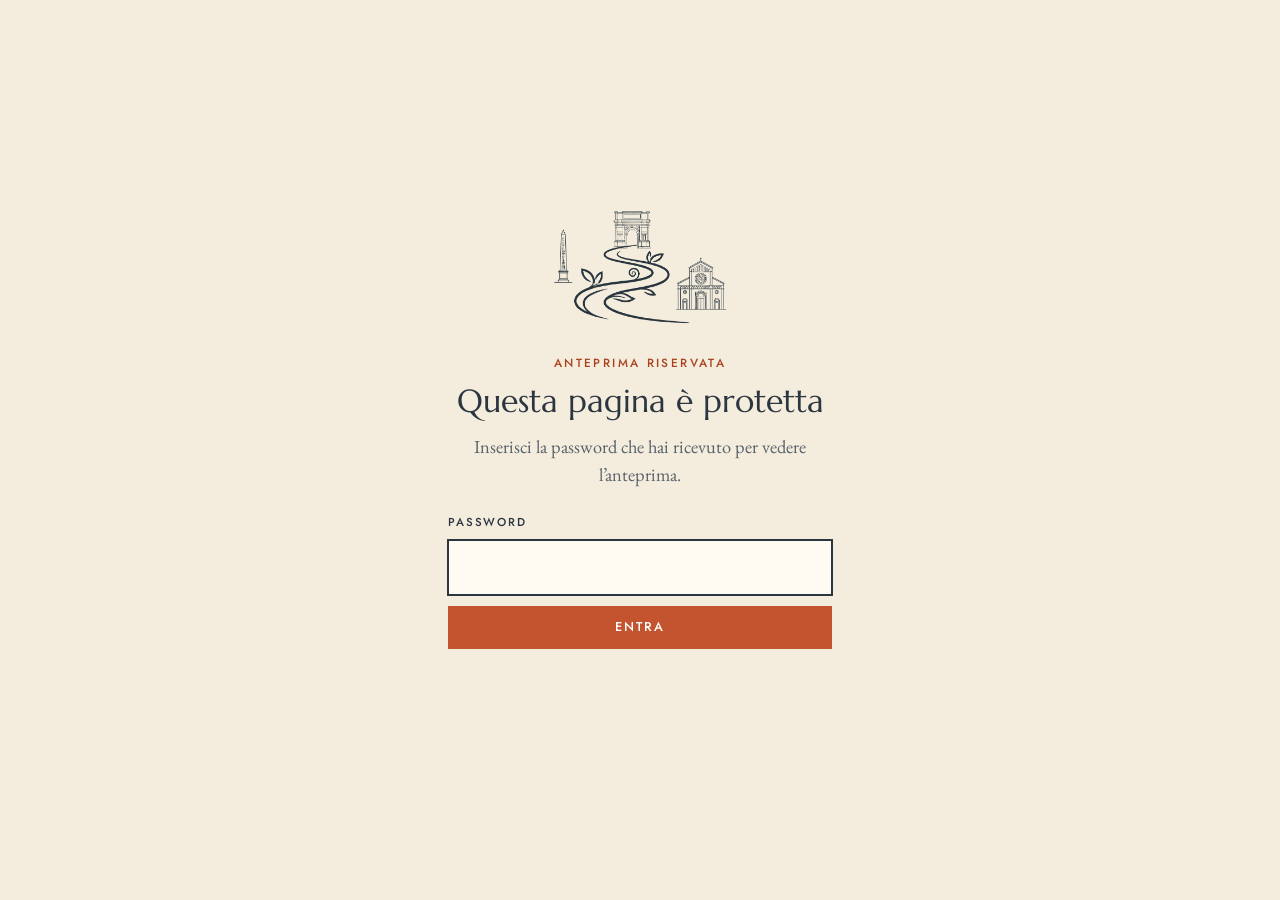
==== index.html @ 3506137d "Anteprima riservata" ====
<!doctype html>
<html lang="it">
<head>
<meta charset="utf-8">
<meta name="viewport" content="width=device-width, initial-scale=1">
<meta name="robots" content="noindex, nofollow, noarchive, nosnippet, noimageindex, noai, noimageai">
<meta http-equiv="Content-Security-Policy" content="default-src 'self'; img-src 'self' data: blob:; style-src 'self'; script-src 'self'; font-src 'self'; connect-src 'none'; object-src 'none'; base-uri 'self'; form-action 'none'">
<meta name="referrer" content="no-referrer">
<title>Anteprima riservata</title>
<link rel="icon" href="assets/img/favicon.svg" type="image/svg+xml">
<link rel="stylesheet" href="assets/css/porta.css?v=cec3ff56">
<script src="assets/js/porta.js?v=bc7130b9" defer></script>
</head>
<body>
<main class="porta">
  <img class="porta__emblema" src="assets/img/emblema.png" alt="" width="633" height="418">
  <p class="porta__occhiello">Anteprima riservata</p>
  <h1>Questa pagina è protetta</h1>
  <p class="porta__testo">Inserisci la password che hai ricevuto per vedere l’anteprima.</p>
  <form class="porta__modulo" data-porta>
    <label for="password">Password</label>
    <input id="password" name="password" type="password" autocomplete="current-password" required>
    <button type="submit">Entra</button>
    <p class="porta__esito" data-esito role="status" aria-live="polite"></p>
  </form>
</main>
<div hidden id="cifrato" data-sale="xH1IpJpv9F+vy4HvYJyS2A==" data-iv="YEdJeOzPHHLyEcso" data-iterazioni="400000">dm3t567XC3sFuDON9P8qK5uVGUbh1FRO76MS7bbxvoOx5aWcdcCBHLQy2a9nC0onnABM+LJ3HgeshzJsTsBIUQU1TrhpXb7auVXEX6P9hQ60p0pkyrLkfGD/pHRNumtnWr+wHCmQiuOZi7OR/[base64]/FB9VNcZNHDPK6PJjCftbXbdPkf5cOxfrlKZM0tRTsl84fjbkBQ/cBKfNcpgTIFFJZ9TuMGpdt4kVvlOpkfqfwAl3CkXiD1BNURANxo4NGHq/oatp7wylZKl5wrs+ysQuOonUN+GGuItYRzWBrDsQJW+LnnV6Vt4mxpiARGnICyyARo69/q0zElKNOLoOK4aI1rJn5PAR6AVR1jkjf9ksBnUqTUITaolBSViSW2jG/5/[base64]/MFX98kzr6aaqAFdJU2QBB7i85hfWV9bmdkx5MGtWR7Suym+V7vXPaEZbTjI0lOzzPEazOO73orwSP1ZCufwhZDjiJBnR6JyKtYoDnZ7csN+/ZxxExZ7c13/iuxJqeL0pbjsUG1uK6ThyUZYdAJYMUpSe6aYhFj25OWo57z1PTPYAT1E6CY3l5QZw2By4PG2Xv1i1WJNM8o003fmFj43tGe/OGioqJh6HXGwAsfi4jrhLIwGMscSbsn8eIHa5G6svZYMBg1kPaJ3FqRjPF3YUEHp82gmNbX7S5WyYB0r4e1tzlmzMTm0qRqJdlw2irLDSE1h8HJI/YNYsyD10cxea8ErP7aDd6xR2Jj9ZW1uvdbQ+flsZuDzWf05CsXeiyzTWpI4aP/VC/duwkEhBIl7bmyfYt8L73Ry9Av5BvozhjgGqmsitq5+pJC/7v0coMILINfcPqeQ88FwNMIT2XaSJ3YxmfXMSodpbrOAYMEc/01qHE39ALXgvFful6MYvLb0683txRWwb0htUeTOSZ7/5h1NYMRDPCT1XPeXCWdfqJAweR0w/iFWzm+X/uDtse2buivMAptXVmiq/fN8JoZaGAGRAnKZ6M9n929pGqlyAFkLUaW7A5xplT1BbZ1aTn4MVPwH6Xp40wHq+EdoM6Gpm51hxeZcJP1o4PNN+tdp1EEggt8xGysNMKR/yLdKYz81SwF+AyY3EUDF23271t5Y0wOpoi2mlZjtTuuTOV1ktWix30HhZPI/F7g3xXcUFpcK5JpTRAu4s4r7uvThWtPxD2UMMKhuiIVbJKKDbgaW7nS39ry2eEJjbPZvqhnUrU3rbldxBxLnEEXcGIykw3MPVDgrSJ/voN+vhv6E1Ym16FonDHyAG3fIEnI0uhOHaRVsdeUBB9LLVr1HmDf7Md0iNIH93ZqNHnEJqzTeVxQb0Zi6agUg/wcAg1mPt60KjHZbPliHyQQNMICHPtY/lAII6ve0bwDZdl2SPcP9ap8SBj0SEO5U8SvnVG1zqwWbs6WEYSx8Qt3G6/ysZR8GKRB0HPfaMLtuakrhBvkM9rsgU/MrPU5VHimjQy70bgt4sx7oSxDsITylSaBbvt2PYEOX/LouKOkhv/Q6U1ET++/T50E8Rd8FkhXeUWw/VAuv5BmyIlPuX4mRIEqv+hSB/8xng8ID4I/CBpaBvh564ymY7OWC6RhH2h4SuxVlOjeNUId1WP3NFgWiBM5gI/PBeozgdFGvZdXVlzae2rhrNXCjSMVHcsQfgc5ILwQrWeWXpAhGgYNp2EYzyQg8bE6ItVVAKz4TeUh7vCNctioKET5VgBQxfuG+EU2xr+lMlqQyPm/zlPoieexFzXx5EH1HQfq/1XEQUGMm170nfsZy41HiTN8YnCIDHglEvEGNxnOipJP4+uMQKT5pm62PwP2GUrT5U70ru0REzuQ/ILfc2ycYHTUB66vJWhS7CiP0ZLLE0mLr5FzRl8GS0K+GFvaskEoHQDiHAW9JagK7IDotaLUsegOmeNGvRk/UUJXOKhqGCax5XT8hWwovlW3ovwQfoJtzjzc7mRySxp8RERTOfOW8K/oDQG18AI5XetJ/pvkQakDcljpYNHjrYJzpOgITfEhX3usMPP3YafO8r7CRtJLZO8jA6tlLSNSBd9lfsyGdt0RyjyY67/[base64]/lM9WtKLwiTLmv7OTU8sd1ry5C++Dr1Vauwco0EXC4A49wUauLYq83t5gYRnAfFAo0mMnUK+LmsbKpZVrD+EgYCIZbY1GNYZaO+aXvD8ZmH+4B2xagK8FEOJOXX3Swaj2SXcfGg2S7i6ha61dj7DYcrzNRp56cxQyTJ/64lqac/+HxdAKdiWLRbEBu9ftRv3SOqO20MqB4Ooyy5LK53XipYGPpPnRCPUF0muUrBt+YzEZKddogmiIdUwyQ+K1gbGOgI8iWFhHaDk969j8+OlibruOkQ052lLIX34y9Qyw++V8orypRNw/rvAUAQ+mra6HDGZY20OqVrnD4bIqBa0U9JJQh+NBer/tjTC4NB6VPP+HvQoqvmwNHUPW/1FV4jof3W/1qsz8kZz3fa6vcX8w575g4Xd9S9X3Y88giSxRXGW9T08CpXIKoo4sSLRnytBNTE7EFKa5i1cTqgrSCtd8bjbQ0ojgTAMIeCtFo8kOlQ/UFXP4y2MSnQkerQhwYT9g5kJEEROIwNUCqI4Xl39F/soM13IybE8BcJwNEwohB8V6hiFYhDbb1EA6UNwOhUKjt9g5Lh5rUkzbPu/iUqZVVXAZwQMq+bO5MxHkWuCMemkiku1Ndctfbz58FPDxjnlAFUF+eZfVyr+K76iDgm7jL6XHcpQCa858M5mkFiMc+o+jo0LFqoDKnaZngm3odG3z7gujNRJGd18H2iOatgt+/oPIjB62Dtpt7L+z8YKTLauSg8CN0LnOHdrO4cE5zPAzL1i6yuf4O5MhAuGONQ0dlJCAUho7PzPZWPSHJ38IFEQ4nvQo6IICrrIAJfFa1hJmtH7YuqJmUuB324+inl2al/6DTxhHE5NJxDqrrBCLwq9jKOPj+F0DJbk0SZ2DulPfIATojIyZoRhchx5BJ7F6R0H0T/ZMA9AKQG1Ta2wgzm3FmP//xY5l+nwmo8ZdDfiVamxDZR2RIcuugVI9TBDu6vZwiuJKVBmV6VAjXPzHpARGin+OPMJ5F0fYwzFkf3r2EvnBMLUusXYSc7YD7THvUqTVqpyWRQvJ/NtG3yelTNe/TlMntOaD1zBMA51jEqiCtixsBTflUaQ/NrA5WpuZkNWxE3PxgwcHSnIgZ50Q7ySIhiyBqq2YNkIBaI9KSao9keJbajyh0XXK/FItrCSQ+Gz5UdtB70WVrrcAp/eUq6XmSXUx84s8xWL+SmF8crcwweXkRsZiFF/C+hbwJtlZfMMq3vPH/1sa6pC9TVU5MA8gUPBiYZABXabmI/+vR5kEJUDy1SFntUmejmOoXBJpmJQbUH9Phlqm9p5NIW+1jpq5vipFDkgLb9vW/AMtxwIKvXTSxMRLZC6IeZVtRy6uKm0t8rDKixFn4wuuXVG+U+B0Q4vOndFoaSrJ0ZZaWAmYWsHvf3JUJKJeyKUtYcK0yB3h965my6xg3Z77+qSluwowO2T/zii9WUW3lXGBvca+qTHdMt1rvMHV2gYDMG8qAPtnG1BLVtQr2tSXy92vJ022MxbPqGdt3ezIQJ1DIdM5u8pUPCPU+gBUHJJv9mu3G6ZRf24AJrbpmp30ODrQUqElxFmPURzlicUb2lKAL0L5y+zVrmebjWBdja1W5YxKRixxrUrvD77fw7uv/fkm0XpCLRgL4OfowLaGRSOvtHmABiVk2c9ShXPjzMGow62elJREh0/IHIUHIwW4iS0lR4RIBjxP5eDQMKK/OtJE7fxAkVXB/j561locuTyIAFoPtWVxIT6AuCMuyLepeFFn26xUSKcl9MdXb5meb4fOMx7SClN5Er6/m3D14aVn+ahdhRiQZiTA2u+1yjNPQk1Qa0b1ByfGDb6BIxI/0t+T6TbvIKHHZkSg8qIeHCVWGxxZdERi53/adDAQIAOpXvzQvSk6ViAK/bDAtoUnbJHwP7QFekOfokGB30LnO6d2OA3AFrz+Q1paGjiijan3jEATtG1S1rlreY+QqQgCqvwJt7DoCt7s+tT52otXggvoBHVSaXNqVTMYBn/l4vrQzFeRLsAw47E/VoR01VPy5jWqNdY3ZPhwssfsUGPvNhxk8ACMqkpiRcQDP88HhK3nlKUZ2nUyG+WG4S8yFjkCpZKZ6uNdvL6PEUQKGDwrULZWJrbs1tSmpki2j0TJQoQWckodoaW+qBuBgCvoXatIpgjoEHmhVRDUaTVW9p0ytaTlK+VtKKd79iY/lhB9PJ4/9jKq7Py/+yntE/wSqgN2UH7feNd5YU2SZpnfRS9VSJfkvtT+nbK9mNY5tV8TTHtKEzTmyTfB4RPqvVgIncjILnvK6JAnIsUE4lqfdKyHpQ+TXSTSTGOX8AGsgBwbaTAMxzNRuMH/8j8iI1hWcSIyPIfQKz6vYWWZY+Oor/AwaS1pI2UJnQ/mYA6BIt/nVRwEbfmBRU/+qjhSwp7lHO9sKcWXvezS0L6s2nbHE8sy4Hr9wtBa2G4H121IZxcc0QbF/YF/01jef0EnyjHGJo3VTCo1PiWVEK6f6c5bUIooCvVsgPyHKsaFkwPjyGQ3rsLNNaf727PTk4Co/QFXToP2a9LtbVKLUm7YTVDADDozkt1zcGbDwWOOyotYobmC0iRcDVpUb1F9OEqAuGLagK9oC9Y7ARl9XWTjSqvotlBpIXJAA87UtKMEY0r8tNenL2n2c95Py8CgAzPWsZMp3ctmJNxB5dYwVYwgkJBn4oQeyHIVh6/0Z4WIZ2+oOSDUna+823yt4II32u+5RZ4QNKm4nnh04MXxofQnnDpESd5vYK1akXgeVCcBGh7WLrLlgnD4vz0F4p6sGe8w0OkwTuLJ1IHy3fCpfHXdQ7TMbXcB/xj2D+aUTezYMp+yyWZtS9vG2j+enmbIDX6+46ER1mRk1foc8I3JEJgprEAmOQmoxo7JjEqU+H4aCd1Z7YIGl1KY6OEBqR2xbaitXLjrXpvnAZFUf7y6YVw1iu5O/APCgnPyYzFCSQEa+UzkrB0v2HDAdB0/t7w2pPjj/O4zSKZVdWJeFj5v0TZfhcysUYuHelhYLTqpRAQQNV5RlvSfad4/LfSExxylBf9Lz94lQZcShfGPURs9yBPneNNjlrVhncUT9N+wu7pxnQ5fugtEaRDS9+LdXvCsi8UNXOaYgmBJ/YHwO4jbM+1NVe7UxL8d/T/IuDlQz7LoQzRfztpJghYpZUlepyFAuKy7/w0dW/eSGNCtkQ55rL7AWpA2vpeD1nfpR4LRuMKOGgZHirTca6iOx8gUZU9iF/6uB5mTuX0hAKtgAP7frpoIdavJFuoRPayl5Rvi7t7JTMHKcWPzWyUhEMh1jA5qu5MbenIukFO2PeIXmpZBvQR38yvUSK6/Z8hUeFfirb9cO18znUnqAe4aO1cUjeRbau5BjTmzwB8sjWvkZSSTlxZJEukhV+IJtPKc/LUn480E0QGqbZTeSd9duYMagTM+KUSDSME7e85Zq6GJ3H9gZSzDHrocIojuENTFMEXPGgNVap33ZfTnmYXuBblolye7ufH3P6uR8QMH6ZdEUbLddEuqL0iL4xMYB4XAkhN6g/ntxJ60BfE21saQQxfrEqLfknv+U0wK0S8KO+j3xND9baIqNVNQTqpWNPMV1KFTi44K8u/q+v2xHokDhA0MW2mR/D3rO0mYcWuZPkGmCSqdmUUSDIshMpWOoyBe6XrieAfuGJx5Fqhc7JlevAsFNJcu85AUlIT2rNOXaMqcOwQA7vkkUC0EAYMrVXi4F+osvJTVvd7dwLrT6O9SF2c8xI3/KScEipWf4OHJLGGgiqNxIvToz4TjofUKwmkqVJZyYSsWCM88saIwCxE9kn1ohWTTEky+QGuYIv7rpSVJrld3VxNLsWzOJjbzfCg2nQv04KwsinWWal6tNDW1a0Dq1UFlu88B11UOOyUr6R+3xP7cMCqNGMqmSl8OiFiqjpsq9tKpSAf0z4Z1xEuv/AEaCCRgtJRkQ6pzVpR8KpSw65sVuWp/gTWFw/norfzMxsKz5G//LFIIlH/9hW8TOMZlCS8HLl1t0qvNMeU6/V9M/VENcGtRvFEfi7WI5noFLRRxIx2n4BCMiZ6Ojdq9H0+jWPQX+paslQPvWUe/34z25F3ipZKP41V9Rrwn02Fs/[base64]/jTi8p94/dCtNNAYYJpwb1JZomXr3rwi5tmQ4Is8911/WRoHAz5GFy7QgH2exQMNMIktjvbrAyy4Lu7Go6h+6Ano6TIsEWwL1YbiGcE2hZIFit4bNZhD9BclU7r1If4BwBzS/[base64]/gMqml7HDAX2uWDSXjUlFW8FU6WQYruJ5G7LTpc1x5Mmydun6dHT8UJBUlJsjF8HYGvPdh79s+dnawGp5z4tF/jQH5p0Mfe+2Ccu0ZD/FQGWnbpS4gZgfOrMwOv8y0oQ8V1+WZ6fYPNMv1D2V8nGrKoeQaUQ/TQecenUSZMXWDHcjm4Bl6/Js28SToBq/KyQqJohiqgvoNo4mVpWF8P+ucKc2dBhJtTWzpIhDvX144R8121vwCR1uFJqsXoa8bAWbS8l7YA5Oq7sXXaQUCvcUNLa9H6uih9s6MHs/mOjGppCu/XRQU/e2nYO55XAIn4/ZbXq5ttpNv/II9ze2VQ10aAU312yMcRBdMYTeCV2kIMIOnV2EVzkU+ikWueQbrEidaRZndD3PXipZZRSRJ+SD3gl7A6GEvVBHEcTq3awB+ys1ZG4GGqNmiHjrWbVBLpwcbKsLuKdp4MI14FApJWL5ezTNGBCKleSHDojRfV7pVPmXvgQRzYcgJdoppC9CVjZgx/zwbiY6hSsuPFzAMiymdSy2C4HR11EUWj++yqmaaKLMwG50VKATTDga3BiFGXNbzHduMI5oVj/l1H1Nu5zu0iH2yltkaYy7FQjK8DH/3F22Xb/KNNLS6G6P9fBFfE6BEHBJ3pTuBi7nZwnSAdt0rA3ru1pobOZyAl7A9pgtKMBPWQwLLnyZGH6Q8D/0dKZKdTm/8mItXC0pAhh9OxasPNAVrKlks90T89yGV7hTEwl4RYy6Y3Xk3mboYrfN4udJDXiCg/[base64]/gxjWF7DQ8iCaK1gcaKVKqdacwn5DK/KFXYwPNbpVK6X1+kjnB9zKZdUmbAyTP/WTBQnhdHP98GQVEgC/OPueVqrZ98NaparuweI7KWPSP0LBZBm4cV6q306iF84mo+buLXh4AoTEcALHK05Yn2h73Xt3CWsl7jyiomUw9RkWMm5TDY3zx9/EGnE/Xej6yFSLJVYHs2N8zP9HJwRfNLlqHizLwKGuHCtq7+tbeY+l6FogvjYkcjwvQNHsDkl749EvNWt/cCfb1PmqIbyivNsQiEztbecOzD7F/[base64]/x/HN3o5ZzniRc76P220PSaVlCLpsBKXpMSKbKu2RC1Wf7H0QfuFClOl8cCsjNZDy5znGTZ0KI+W/pd0L7njeaj0L4kSCvxgTlv3Mggh42uxf9mwGL0RQh6nwb2k9jJCYxGg4yAAtK0TdRe3HqQpcaFwmkHpSb0z47sOzLScnp8xTi5BMkGnOmX1f1vozbqKzMx5vqEL/xcnuChoHGYRFVun6oq2iaWQqafXfNHt9I7lO/dkZMvj/Ce+2VcTK/6SSrAVLuNyhrLMHfxlkCH36e3MH7QkQofwLPijY/OvDHK6aFuT8qzyh+WuCjRrvsnLPf3lrGFiroPa7EBn/akoBGSoF/vybGX0GwMeP1Fc0GyrBrKvI/x88ZTFQlfORsaFzI4heGzYL8UScVW2CpKX8w0AyXrf91OL/[base64]/Z/TDoffahiYITfrH40FL508+XX4FfGg+YDWYxyfuvONe40vH3Y9673xOEWwLA+HwnypB2mjNwC/n1+vRLW2BzidHBIAun1KhyClVEbcbP11s6YzJODslsVJSpMsn9bhW5ZLBN9iv9q8ySO57ChVqzIcpt2HvYZedg1WnxDyn7TwWKHE6QO0uizYVR4CV3StdkJk+kJf/PqyQTT4xTH7C2xlRIPU0asplxQwJA5HJsclMwTUMEzMHfMO103VCn+Dx90CXdC5X0gNb9jc96W5m3Na3sC6nzL3AmECvKJBikUOtJS2gi15UQSxZq2oK0FZUEqn+nc5ZDoI45JxYpKPUupURGfslgo9seRTLnm0FtRIeafGa2sGdjFWO8Y/G/3xcyFtpx3p+01kqjCtgH8jRerIIoUj5pavt5d0uEfqsIG6iIywCz4uGsnZn4jp+IykXbnOMld31a+dihaEzGAQyYJpKsQ9Z2/yIMpQ3lpF3WwtUqy+xpSO14s0MUYEI7RgkRRYLfNJu6cx+jVDXcS/+dVXGcWVhxtvQy/oEPUe9dEnInLX06y1Udn3/R8broqqVycaqUZqNVUOG3lAFLNYJGHG+cPmlbf94ufDrlbze3g+jz716dr81uQ8ZCEdT4yJLfzNUiCseJ9TW1w71u84+9j0TnFnrLsZhQVqD/N0dbUKRs8KqhtXZDZAyWwCB/86zqGKro96CWYQmE34SWB/V56OaLqFU4VtvGrk21Xyj7QtCJRewfoX/7eQe0Hkvh5OE29Xht6S8rVUBdT54aY1Eq/No+ejiyCLs5ZAW2b1iac8zUfLT+DsBV829Bs5UKCNvzGjnO8HUhPqBsBpzyT2WsVmwXS31JyH8luxkMRtdoW8STCO7+j+ejIreoWv/0KGwI9flWGFhN2FgjQArr7uLhBeQPK6o7i/[base64]/eqHBMi1f9REXf2x5/JOUxt6LgGnVq9qU+cC+RE1k4EmscpCAhDuifeHKo7nfsVcOlUf5mESgTWApRKrYxMXBtmJyv/torf47bl120u2cwb7S6ifFmNAK6aAZMbrvnJYqrrcGIFHoIoMXzTx/eF1kcbE2lTSp34ydHHB72/oZpsAPl0g8oFLvSVeA+wLon2HycdJE05va2ON2RJvkIFbi6pDdP1FRG8tyjeuh+Htur1SSyeMbrG0/TK0Au+TEZ2AcXi9uI6Hz/7tbwrtlwsQwGHw1xzkWfeGZZiVp9e4MYuM8tIkVIcye7jqSoZzQ7i/uwK+yg8wg0AA9xbxU1ISCZQh7T8Vl+xPxb/U5bx7Is0SGkmHE4diUL6Etk0AgcYDzAo+ZL51Sazf1143q6GZbaEWFzSBiwH7N7UYT7cm972QqsXBUA8PEBdJM35eC5Fv3n7W2I4EJmKL2szo9F/ZCFywcdKA+QxYs0paa7YzRDoulszheJMKTdmmfH0SRuu9nsgY0WpPB5yYTRFYh/1etVS4mKyie6Zqohh0P/XGAT09RI5mbBw0AJ2W7RnH/PDoZDj8XaC3IZQ5qI1Lus937QGcz5+nQIDZNWnvMe/DPWNUQyZXNokIlMZrnQCpx16RdYG7k+HxS2xfP1c0+bVhRJp0GQoK4ba8yCRL8vWSS9jK+V94r2jqO4IjzDnM8mAdy+UTlbBwQJF9zMA6/UnOgUBnJoFA2XZivXuS1B3WCVuVxx+BYGoMhzcY4JZVwKts8xfg+sl5jzjL0NqmmkVycoYhvHSLDn3n6kMwNwz+kyDSGEY+mDb6vzvzhrYH06fzy7xuTLHczN901iZkZfogS8FO0gOFPz64nGqQxvGg/76IFqCFKgDt15Is67MPFiDwZmS75nMFOWxfNTLZAUGe5IDSRXJ3aOqRHMjHRM0P5LOhitL1PfUtaW+E2tjOZnbGm0ipHr/1MJfRpDcet7zUofOWdkC0SK32lk0QBYzD4Xrin4XNcYTZxZ8OYDw/zoftvWQnP+t+IK93WapJXz/xxkE69VwMRVD8cQy+gUoDZuLjoKSDlouBQ0H5eP7XYHH2LyiyaqDjHz2W5GRQxUS0dpy5eIXguqfFNemVzWmK79PBXtJsmVq0xOoEtzUgkp7hILQHoTpzz0UebqS9a5AVDNEk5HXn4/QbG8GSwKnkmfWAkvdc8Jg3NRA8MiAOHxC7V/3YPbeuILRN6Y8MnW7zlkdQiBbOEnlORWYYnY0RBgSdvskINWZBLBHjUdLLdIFyRPr2gRYSmuWmF7yb1K5Yn08BueVq14HMOZifKwGLrFOBti/axkjcz7DRhnwTverLhb/6Mp8LPiq0IRWjpfS6G/dgrEujHn5EVsuPTpqkn1o2NsIpsUogI1QyzCJslESQmpOo5GrM6VoTxUWP4bWVdaF3nh+kmqevpezrgaE6gxVbYAX0bF/CAWxUN0Wr2O/ArO4VHjaa+oqPBy2crPccA/ZhqLRNNxYpQ8FXEyNJpf3bP/XC6aDDGlIJRvizuKCEYiuGi3PvwThR9Ulfjtgkx/YagstAp2IOyCW/g125thYcxWYYEfGYAzmznsklAWEXTrwnD9WcoDBB6LZuW18DO6GIXJpOuAI1aAk8YOk8f8n1LVkdVs1Eb/[base64]/3/7kN7ROTZ/8hWMHwqOjEbxJv1zFySjJtEHzBlUpVIzYSWfAUiKuWtfDA6haLgEPhL4Bn36pvJW0x8lXn7JUMZLVhakEzD6GXjuE+Sieb1CnJG29ujApxAhLA3gz6ij0TOdXiHJtmktZ1A59zXh0S+iM/HlfpapbGVr9OwMkbMWZ5YLGEWKMtEPYSGOoMKz5cmxRcioqSAgEj9wBqD3IT3DWfO12wOb1u+yGkBRyG5rT4QzY1ioqH8Ed/L4uojYeh59CvYKwpekxEAyQvcJ+D+CPtwclYM/+0BzyWW4qgvESf+/GBUrv8Os4MgDaKUSCm5N0il38a8zOdH5wazOJSD1cEZG2YyMFyK89sEbp+IL7Rd1aDz+WdlJIRmTMsUdZrVOU2clHhTttn/Q/vQk5PS+bQgohI5MQ2mIuTdmb5gSxKX5knsf2Fq61I8lodmiyeNPzoulxaMxEJLUM8Jq181ejQqRQ46QrfjI8Xn/gqndBXlfguFqJW4K9WDj0tVgDUwfaXdbbFaKHG8Jtx0njZKjNG/HnLqlD15AXUHRcu+RRMMBugpQwMcnfCTjbZF0pBGPaOJYbWOh6TLzSUVM1UwZH0S5bC4+brWQUcMjzAn/CYwwrMIHpJD+DpYjIcaixRv85/+uEYVCnMvZOsTrk3wD14g16pz3tMxcZn0P5cVxqxjCTFkW2rEJECuffdXl9QxQmM/bl1Qin4iAYkhFuxQVRvq7ivfN/WkE+Yj+I+5GOC+cS+f4UFm3bSEdi6XXok4GB8aaX2Xyhl6M2MeFsbWVaI+45rM3ejYb4vDJZ4qv9gB+urWc3yKQLldcdqb7oCbhlJRudOPeAK9/9XoF4G239Eo8+BOTA7A4KrlogOkyGeob6oBPqb3fHFy5jNDun6yqLogWXw3zw99/pgWmW0rrrWqwihERU/x+/I7bK3gNSk2XFFjJ4E0WCzzWACNTCfpbr4/DKR2p3qu/6rw9ynpU1cVmyq/7L/eT9Iy98bcEZRsWsclyJOMIAE01J/NdPEAkNNZejcX+gLDgkyNGdhQmWDuLdPdKNLNtMLwwJ44gQm0XVC8e24SNrj5jYstKJnQIlulSraY6W598D9QTp012zxYSJYlTvvB2ckNdQzev4Syv5R0eObySA9eB6mO+NFlw8IlU7susKscQXJMuSG/ddr9JK0mUI3ROn5A48qyJ9nrP3ZrJ3/pWg+qr69yHSOWNX1cShtkyNHN5hEhEBl/2AVyk+WFYUpSPXLAlOmJTb+hWPMKSyLDen2nv713ZuRI0VhKmxvVVSSa/aoyKSSPQ/8pdBoVWLcCyr8XgMFkJaJhg29OFPOitdP/pO2dtrpEBm/XV+jqnZnM89qMnU2Kn0NieMgNGvNVpbOq1Lv0Rr+dHDkA0MZp2qTEIdiKisXsW/[base64]/[base64]/acQfQIL64sEtMiGPQceEmJwgZWIg1fQUyGhmCHQtCokYx4Uv74okD5TS23DXkcD7tWAdFpW7oDFzXwBLxJytbfMnZtPEOv8IQszSzJMw3tJs/RNU58G1wGrSCEdftwWao+OMyUhdkCWeYepPdcsbmuvHpzMcmHY7mzAmNmprBt0jacSQINNfAfPbqImLgKngoJD9Gt+V0glpluC64E3Y+4/CSXhmybMdOsOaO8wdMpniuLZv7sS5R3QL7JEe1LG5Nb9MfOCN+N5Bb31KcGIciPxQ8aEZuq8kYzZnTOrqO5pYO29zFPjAGvQUiVPhI2tMey60BvT7XyLasvddNfKBf4mLRig7a/F8rF5KzClnA9jjjJSV+hcwn/5uE6kd9NrGV2lwk0LQl4+wPkkZAcDrmMQU3d9DCzryqmsBDDpfoaCjhaGbqlPXZP/Biu6bbywVU81YWhHNY4K/OwPDGlcI0T7lQyaBEYxZnYGX+q+sVs9PDOkW/coA6At1iQ/CHOtEyu5mg60+mQDtLeLHqWKEgZZpWw+7WXTi16MM9TgzOIaiwnqpf0rT6YavIeKQwymtwnpcZPpRpxS7CgA6BVzw9uAV8FbsIW9mPhwMiqibqYqa2JZ+mv0CawSqrd4DZJUe1F2xVpuQQ/v1ZZjviVnZgJRo3I9b5bj8sqJlXtU5sO0Zr6+V0DDRgUYa/Rcufi5wD0O52hgy9UmiVDor9345vyvzWG+u/DWLMl33rLxTH31awhFc4iTeMN6gLxjDg1XvjOLdu3cgm+kde6SpwH6t6ZFt+Ru6rG3/scqg1N4Ysd09EySd0E2YP7CMPokNswl72QG0rsHh+kLLw0KFuDxaHC75tPBKJBEA5AUPqAkTsx7ndTUD40gmwDL8LjrnJiriGu7+1qhzM78rv+MSxbdXAJivnc3NoraZEhCbyhNpR4fsrnoZe5Jl38GLFYS/8JEZzUaKluiYYEAGRbSUvPYi0mQwLauTw2hLv/rT/1NrNDxgnk2uCHN/Ks46rXRiw71FkGg18OPXTLmjBojwYRgFH8Wu9KpqJuDN1CyuzUdvxK0FSo1fclMeoj+n1yNbqqwwsgavU8xIPVq0VTjfA8SbtCfLYp2/get166D8rQN7gvsFIQmIIqta+XJ4XKGdKllIUsUNzvkrvV22PY1sWn2Iw7IIdt1mh7m/u3Xq/KutdNx/oQz8lYZDFYYXeCd67P9pY4MsDf05Km+y/0CSH+RHcYADzy1qOcpZshMOn7Fplor8/Nn+0E4nutKlMVCDdgCU/0X2oFMNsTdU8c/c4SD2OeE+WFsvfujLQwrMepF28gLSIMohERcz1PnysZJ0A7zun61kWy4sJiE35JpEtgpE1tVTI6J+2x6b8yz8vBBqyV38ENWZphHamiwwggzZoz5IMLV5jbpOLnKMz9my/L7du9yfXCsb6Th9jPn8PRN0rsHy/k1b5INqipdlXYoxDJ8rsSAzU8Fk3JYa7Tne9c/ywocAkrPa50/lg1yvn84FSaCsmVRGmvPgXZ3nH80i6p4q4RzXi+mArjStqyHbvGBxaDS19oJiUuMnm+/QkGx25bere3XQ/1vKBLe/[base64]/cf1ANqE9bekSbwIcrdvdByB08B5EUQExOm6bxlOilPYr8nuoAbnVyyf18PPUC7e1hTQg6iDQ05meUAtvvGDXzqnEOoDb9JIRZsX9n5cFd0SUwNBP5X/b6ba6LcWLyHUGKbflE8Y+UapwEpWRz0n6VvLL0dSb91/pG2v8xAEF4a0U3ECFEz2aMB4ZTwJHwbtRU7/uADZY0c3H6s3o/NtAWsAeIJ3ao4moTVTdGx+ECwc1cObGHkxK7fonlnyvgARVxzVD9a12qv/sD3hz5Mf4JrA0/JvFfIhuh2S61GDtLk2Zvpd82QO6/Xg6MLHgCJ7mmKpYnfTiFrpeTF/UAtaL6gMj7KlqO9RWNZC53nxywgq/CQHvx61tiQP/YxKde5w3yvEeq3Nmr+u3BC2pkcHqALZDanmYRq/RV/SqjAfKqTyhxko8440mcYkZ4xacpFLZfGFZZg1z2tBdUkT7XmYSVzFBbHLtCDYSQNlcKFbD9ICUnrsrWTUcWcolcJ13aUeeYHSCeMhNAuJnHtuPTSelA6JKlkUmAQhQ6D+Y127oXzfbfxdPUHaU6IWghWMHC9DkGBdLHn5CBLU0bKf0PUmn5BAMWMhPe5xJ/8HCanTjN3eKyb81NBtcJ1ikpO3gqdiSu5PIM+/H1yienF9+HY1t5ikSFh7ydjkR9QQBHJx22nz+sA5Aqr8slJ3SiQL8yQG32pgFoxe/FRjJS6JDGUMktWPWKZ+aQSI4US0vJS+wl9tzeaZIfYTRlGU342YX4K/1g0BvnA949UdzCS8N4dLrZ3GgMzROAm1vS2npSN8AFqhYUj6WGnsuDAzWrrHS0N+bEh4jupHVYgyuf/BYg6KJgabsRea+u1FM7pFn+TRhO1BAoa+AFr2ojIzuz3smNLZvrnXD4UoFhIDpCB2nMsrycP+S6kJHM+Ly54xEPppRVu6dO81pniB7SJ5QtHQvYLeJD7lTRt/On+eb+1CPSYQOry2wn5vRWz2Kb+RfVb8rfM8WwWc1NCEo/cav4z0uGwooEDwjQ6fo7Tp3v2wyFneDvvl57ottOkCB+KFcQD9ly4Xc+TzLu8Ehntg0LCDox3fcIkOHPBECGAcn+PA7osuPJafb0/xC2xXBpwsrDDBsc1MgpUL3FL31+V/cyF1cY4EbIz7k3KPRnrXtr+S6dPUskhIQtUlvExn7+KI5pdfCuNQOWPbSXjWkjNv6EnX23RaAmIuJBuJ/4wZfx/KdmYbGW4LMD+12irHBSnMLAdcgHPwQ4vJrz4wVSq+wjnSXLdiJFvX33hpus72KCSKuPZ89vA5liRkPZfI9IzzuGjqHkTFw2VL04esoAU12EsOMuNMXtQne3wEHN8POGAXrFdMrqcHwNTV+lpebwxOYSSihMZ/HlRpuRwkW7pJGtWCI2HT7AVWh7u956nMjh8H41Tvj6bO/Yk3iSRgdHLjb3Hb1wk9ed1S+zUJMpiJe4v5ka4K73bAZ9W5VCgmSkpvIf1+4afPnbLdw2zQZ4yBwl6v8dPiR4lfcWBQQDDnyw3m9gi9ntd9WhnAc7gAFMPHrc9PZv2B7o5svHcT29jftrEDP9dtHyUOfSCHIhcWcD/qACuzfNlSvpC0x+NJzipKBHfE5sQszp1K7xjstItifxH5gIFRbevwSi3FAiKoITvNzUiFqL1RJ1AL/x/76bAjaueXQlqKkrTBaOFc+AgagtcmH4VSB3rokoeSQw9fBo9IxzAq1ofdOcCQ1Cc00rEeGB67/H7tdUpdJ232Q8EkLtP8Hba1Gz4L5W2etNgdj484qdaGHe9bd39wPc4a2TmpkZpvI+vxYTD2Am7DtGt97IRbKeAHHkvTpMp/Qn0zOlQvOKZkfeZFaWSAaHXsuzAwV/7pONic784HE2H1cefrMx92a4FkRTpuXzjwV6DwOfX8UdF+4a4C8EDEdrZJGouGKqCwEz1Qb3tjOD1RRAbAVCGhkH5tCm98qi2/0gNWVMhX/FWIADmg4PxNJe+Un23QH1YrSD4/ZX1F+5zkRaeZcA9ow2r6fES708uI9lh/CuFmGG+5N7DqhdhJ+tT0NZlF+DVrle5qblIvnByc5ypjy39z9ZxKhi+a+9Na7DVv25fYwQDOswx5D41BZJ7YdDcisRp/85uwzRTyRqvRksVRW1Rl6NcEt2DUT9TqLHr+4yjt5+hxTwxIkesuIvjBwq++Cd0N91CHmBIZ0jK8Wt9qwsmKVJUFf7g6YFjOOu0esoUDeKyqB3Ag70ULdSGpxthD7KPhxOJl2VALIJjm/kSkWedQBjv+8JVR7eWkIoT/XTPRBtVWVqTOEB67tCca1ZO6eJaxNLq/hysAYqVOkl+lSi5bc2vI8wTOVUez3dUwcQ5nQc22zg/IOY04HsP2sxAVKW4Z4h5EC4yf4lv29dGMSqANLOKXIEES2WCsBRcCw6lxwy0NcCSs7wfupwTiUpn4h/IzkOd6P8odRJvOhw9DC4AAspw0e9yIxwqGQTE8cyFvDP/SvIfhXCS9yupIBP/EwLoqKVgN0mkoYSLYJsLzFPzcPeFD+lVdZw8CPO9bu9MHikS/hdYsNZ4S6MzOk6lg0EeRiITDQn0RJBvS0zECSjOJJo/aLTa+zs1VRxkKplVccPnw/68yjWM5B91pMPK0q+ZQTffgY3c4FXjrJrBjAk6MYrKpZGNqrdJDt/w0HPggriowGM8tmjfjrpTeon5pFufYxPwMjWBV6nnNykITTqulLxWCK2VzENaEDYyDZ1iDkv3FeON2zDwd2KNltsKoTkSafHn0oEsFZ8jwEPmsuovsJ/ZnVQ24p5N2PlL6tbvNbkiOnFGePH5e4AgfCC75TDjtiRNtxNYS3/B9XAGk3DD12hsZz0ZHd+74WzgFGMPuDjWUPqC0Saw68D3ejFpn7xiX9xdWSkbH/H2SvtqqFNNiX4BRcaoo0XbUo5FR6COPWZ0R2tQ9H2K3G2mPEwUFqT/zhfpEGK8tSsMEUt7G+RhqiNwfi/bfutRhB7JA6UB4Ejo/u2tfLKJ2mjg3mZj/16gd4d8QVrA6X8Dp8+pZFdqr0/NETkpyMWpfQQsFZy7qBn//OqS0FzuGwYhXnLJguHmo8ebYqAGL4lDpBQVKrWqI7jocmdgiYRMq5Ca3nxhDpsUq75Ia/fUBsduxrT/mQGEJUMwQy14guKxIHN/lE9AN1Ejymj+6ntopGvpdP87lmQW9jg8Pfcn+Z/6YGdxg9lYfj2E2L0AqZQ1E9cjdfCIk9JfETn2lI02fmHQbyI91AaA94O0d8JoCc6Rkco+k8bYWAjvOFktAmSPAClK3/Rct6dA2jkJ3NhxAQWg6GXYRAEOQ+umAFIJ0A8g2E8xY4o4E4tilvEB6bMvKoJ6SDNUAPlzLy3ITq0rVoowe+rUp+je4WRdjMmarUrL5mC/u8WLKNbkT67fIKs1RTD5hYnSJHMj+bSG3euThQSl/P7kGdhbqz9H7iYg9o/ZaimRFejRoCk7bWSmJcnwFxiU9zO91nrCOBn1GDNMUARW9ho3WK3FUkCYZ5DKaHaTvpXPqvsUqLT53cd59D+RF5achwn4GcmyLHAcN8rtbw7DbEzFkV68CofwZqJPla8y3Heu8wAin6bXUCmwaQ8v3P6D8JJaLuMhZjIlw/zSOmA5eG5S1iBwAbnSiw3xi+xcJn2IculcbcJKYmX6IMWMoX+xi+T93W0K26mxGy8OwNGbY11p1PypW3Yt8EK/7TN3lRzYBqPUO2xloUh1ErlbTXqB8qZtTBdF6mJfj7XX4Se+bL5Vu16ZhXC0UCNkkx88tJQlk4j9qmM7gwHcDrRW/49CCBw6tryKfThZZsJL3ECqfGcQoZXDItVk1JXGnGkqf8ppcQ4kQxPh5B5GFqfSRnq4cY5SvNAx3v5ZozTb0I//[base64]/2t9TVBqZV/lDP5G9piiB93oaZkWXJUHWFHfRPNvsiXtKGrneraunKu2iAxH+o+zDhruqU9wFuPHvQ/83nFq/lEcTXMt8bGs383fFaIoIvMCGQdrVCxJ5Wrt1JRaKRtyV0ZU1L77uTmy9/Wtflq41R99jIamsTBSVpjBi2BxTN2VTqE3aj/JxTF6uWiQe0ML2+mDBdZCZw+B3qttN/SKwIiaOBd72W9eb9OYn8yfkeKJ+TcNKuR5kqFd1bsd/CTnspL2EmWYFqB6U0gowkDKN57/urn08jrzXHqiDPpx5W16TCZIW5obg3Lo4Bi5/L9tjnMJDbRNTzR4RPbazHIWSK0Qlcti15RQ45Qwv4QxmSsMP541vxQiGiqydJFYXjzu3HJBu60vB8iYjGMSL42kCVaEsuHBSyGtCkLYYsvbcb1IcrOv7bgHBTlONiPvWYj3t83asoxiSj6fmvms/yhR333VNKTn3Sku6hg4R6U/E/xY0YtTl7GBIvS0j6JojhY2vVYty/Yx3NHBHjvOdJCoNuJFSLtD94rDQEH/03vp28651tYDKjQHupDdQGcWnkwmRH2i3Dc8ZMrEfKDbeKuIVr6Os01c4/SQGslDFP12EcrOu1ZxCN0Z5xVChQOG2P/8SSYnePL5Fa66+EEA3EMII1GBCUNn9/sJBHeLfbn9w8BciVOt+qi4n5CwB1yt2kVL8GCqU3O+eWZPMJ8jLvETpIOiHZQhC5Pq5BKehopOu5c+GBpnP95WmAqyWYdf5wZ9zV7qN3tBZxaxtWouQV12VBgLWNwBNahfV8SE23PGwBZACe++6vwlKzqXnwJiOPlb6/v2xejxbTYA3/7RMK6g415clsynJJNZgcy59/Bu4iqtOkAB3PKY/+666rgvgiJquwcD0LWwGKp1o3RmB1wTp2w+jyWrZloJSbcJlqm/sEr4mHA2mzAb2qhmVcWenemZ11M9A3IK3e2V10uoJdOia0Yw95YS8D0Nzl9QFnkrGBiYDSnTrWoP04/Cn3wAlw9Shk6P/+2kMwmQI0Ikch2/RmBBzp+/JxDqPu86RfhqMME2zArAPZkIVCtSoHbi98O8RnXfodQcmcMSMoCrm8Cuj3y1bAvk3OfhSgTJYnC/6ca22pDvDcmR0iQEnzxS7136Q7hwPxqRvLdNSr4QGZEZ9rKkMoH7LUnEstJbqG1opKcy3UNjbjPi0FeDmnc+6uqottDMFNWwwpXTiqGDWOGvaA7kJBMQZ5h5f4YBFihj4IzkKpbVJU3xkJatU0wCuf2xEmjJnd0/b4n3z0tHdIFEUNQTd/3+I+fS+aDh3jurPTMlbS+PS71DfmebRgFSBOdfqxCcEW+NxzFDLWlSqtIcmxwzW7qNptZ+nAVj/vXGXhi9L2bPuYES32QyTDmAKEKyR6QfTLyCFJClbv22mdJFM6F3jT4U4zOPmV0taMajDcAyBJ2e6zpPNvGoRdmCI9qHHkAmMyBGOCPMXfA4bHd8utJb4elsP5f6dGuwN8wNL/zmhvOMldHEHme0PUDdbK3wd9RHJzc2n6eb4nu33W/R0TgY15YQ5MzZpOm516ZgWgiMghHdBsm9Ewkzkjk+rMB9YdAUZNRmKei32EQTG3YhRrnViHs6yxgifa5rMRSsW+mZCCg/DVTDEEu9BYyA7k41qi+JBmwN5c9T49o1NEE2XwfP9kFBzsL29XRNFUb7soYTf3RIFc3Btuf5pEbedIODmtZ8cD/mTXdSYmLlOLAJ+77L5Bs0dL87/[base64]/[base64]/OslOf+pMO2VYIc6BzujtFezCHF54VC9VmVjUU5j3ixj6sDvev3Y5TU+VAECcQjyCTz4GJig1CfdHNjaG+h96Oc5zEcxPECjcYETa6RsYBoWT2MfUvrCG1ODS13kSuKbnZSOGNzD5PDrTO2L3vR9d2XgZgmHE/1B7v3s9q1i2Aj80sN+iEJ+YycG5w3IILt22qb7utSH+L55i/HtnRUDXc7HLzL2mAsoK6p2NYB4NLqBBjP0tYcqRK1DhlN/yQUGJ9lnstO2EXZdRihFN2EiytJsr/kDAkeiHQ3mc7PAThRX7epGJMAEjjL814T6MvDxx6Vec9V+BLIkNcjmay15WxSmlCirCnXijboEg0NebgWGjh+AYsHp7/[base64]/yv7NPAXzPpBsRr1j5NMv5vJzut3z5jt2j49eN9IE7Pw4zWXokhK9QYGf6uTKQx0Ctb77AwH7CHa3vr43ivOrUYSS55VXApSPw96ku4mWuqeyH3kAgXT/9rNafxFGYbNdI9fw0cSTIyzkimxWLxUgK+kHZgioyN1doeMmuIXpJ0wKGXMpflaSqV/oK31dI9uloyevKOHmMEcF4lmKXWPVvYpmBRrjAVZB0j282SevyQI5tWmEDqV2Mm/+ss/POAY4nW57Gb4TGrM/HlcTftUzDyi5Nk09QcEibr6QNSCgwld6QejTmLtXC8rkyRyWZyDHsT32spzPm276MGipFoCCPFiOyzffc8qQVmxfiSlwJ1kAVBxAt46aQsf62kRvRLXRRngCilezPnO+iI9cs/xG4l2qMn6WLaXuB3u1SrZgPgA88XEV9g+gRjsGoZpmGAAWHmPEKYDIYPX8K8cCnGwoKV37cozgqcnXXOG9sP0Twofhw6l2ueLw90SvCU9FSCUPbeacEtyYhrqLTjhvYJiO8WCig4lPxZI2htnhlVqN2cFTfL+3ayCzxspf+3SzhcKKqOtJg+4KaiVW/2A1vL/cVfxFcMgVxic6kh1oGu3Onrjvp5Yyudip3PVJRe9gQr9m5z/8lAZQkkAhWGAm4b+9q1nrybNLmF1ZszHVhRFXvYQsC+h2I8b0YJyuqGbu+ODtisMMGXLPw/EEVxvVGxBukqXfsCMvdWS+KDgn7Lmr5r8/B2hAyVLYu/gNliQZClVXT29j4BuKX9pZoi1pGsN4xWwDa0jM57XzQFgeqYjKqmHmm43YhK/WPsrBZX62m5waKgNv42QFPsO0rAAd1wSp3P94wvqbhdNiQ/[base64]/AdfRn73Y2uI5zDVXDohh4wm4hIimiz8EFmTZy951nwYk3bsNcNBDcfrJtj7MvAiJNJ0fCnHbR7X5ty1NVekKhkNq1pjh74+svmz9BM/3RWv19up/IXL3iNMGkf+xBmDMy1On3r2OxCYFM/Fkp7IvOM2Nt9P+J2nXx0xqOXYygNIz4m/w8LEGnkfA9UQA/s7qAw6d+J1f4a1pW5VSRHBE4wJpW7keZ0zCHXULZ1L7ylWOk+2LhXQFnESfVRL4Xntlz6Dbgng/HAZ5zeAYtdHjPUhbVp+AyNwhE0z5bU65NU0SPKfAzBjw0mccT3ZW6gIObhpogv/[base64]/LRDZ8M3CW4zh3xWhYG+nCEt/v2952xGCTU/+CpM7Ru6yxEXlLI8s2oKIqZEPqCHnh4g4KDKwpJHlRnpYv6beUUFHVG4G51qAbiLDQq0wt8k2qd836YSOQTMe+BEYMGdHnKA2D91EQh0yCUh2EKN2n6tU1DYB+7Kc1PoH1QWIeiqoQ6OMaATrRRFIGz7CZcfxWgeowLy8bkHBifEgyX+CwdDUMiL0q00deumyd8bG/AbhWXKbQtb5Wfcl36HKyuLnU26eDuVx+IMZSSbL5IAc63TyDGJde8fndTKReh+nY6ScqbKFameknGFmy2JhhjZSAHhjIFfLOYuCBPpvR5BDmw3FeIai3Bh9fQzFd2+mwbLMdbwIYtHeouVi3GaRhpc7zLQd3iByxyq0V7WJeKAx2i/EK5YMLVu852Ls5TAeJVl7DDhdqdxkhSFrRkXVRcQ0QLl0cORHe/FdMrYlkJ5+nu5dTJ3lvmUG0RaMm2IVuHUGQiteeA/+5h29f0zK0tzQoiwripf52Dj6Ykk9bRdHwNpIOq3RitrSXP95URLvnbmZYx+7OuGECnhBIQVfjtTSLh+Zy8PEVEYafqtjH/3djdMxRDkyhJXJIXvPdBuv//[base64]/ozr9+uuCYsNJez5vUEII7/lQkz8/S+9WLPGxpHJG1Iuvon1fP+mF1Moq+pRwB2Xwm4U0VxbJ+RqW/L1mEaRb2WBbmXKz1Q2QocgAj1o3msAgpbZOAvuorLv9Lu38oJ6kdAnEdIy/5a+pMTa2RN62K8bi0wy1VCimrvDhxZRzbYZ0VJrQFnJ7w5wUcGn8qnpam9KjIJ4Jgi8+sYcy4We5SDYJG97CUGAPcJuLGY54rrrEtpcJuYcHq0YZFx3Qu73tBImH7Vg1sSMAtLbBgnuxrQde/2v+WKid9nTXyllO2yiz0I99nJO6D8p6m+XRJrylYUqWT63uBFbrWTgVxQ37C4r3efyDiyHf1sDBVZpesr7fXtJyRHkgwpRqEuS7JIGpuvOLBWnF7Xq5TFhlo1ur46MRy6vkP5AbiXd0n2mT8krR1peBpBu4DNp8CZ3f4aXPvVqHeWCaP/lp93F6dAF6oFJCSesYMcHViu8F8JohLMvWVTQRf/yCps19LzvB8cRH/pRs7vUX1Vxl/[base64]/+e7yN4PIt91qoaUECe0S2gKMP3GDCsIEx4hk7zzwWxRSW/D5+PIS03JGe2JErZNHQ/ZSvvpnm4A+SqHtT2jO7gz2zSFQVUHmHaeuPrznsf6y4EUoR9vz1OuMyvo7b4fYRc4whflJw2cqKXwmk62zQcPUC1lBBbxFcWAjIMDCBL6nJNFHWi2IgsIkOjCtgQXxYmc7kycw4RIRYO5Y2Ti1/TWnyto+EUnv6GuZKuQHF3DPDAgf6zb4A2Qf0dbVPtYQ4xikgkAZaHIVAlxlA7/MhEGLwrdPn8YCXZ1LQDie/RjzJwwDdWXQm7YMeuVfbxD74S+wITDSDnjP8hrMVDNMd/CCMUUOOzeC5rhW6EjlcCwXmyAz1GDD8k1cpYxFE+iFNuXBARpMY+hPgXcZx6OgqkpOZSnxQuL09gaWJu2uHIzVH3gWlHT2z6ueFoF+K07qWsNGwFib+8NNtnm/Tl3su5kgQTlJ5xfbodrqVTuIsWseeWsCqxrrN7Jx/L/KNn1Ifn5YGTD7xFK1su9FVDAPh2liKTM19NKLMOKOzQcoQyu3VjSWGX08kCQcz2qPIJ6i+dlajHKT8nY5IaLR2adqvNttMdd7ju2m79RKkhDL5dXmcU3rZMPbkvlXzECn2Luw0zRngsvGiIfJ6XRRzDPt1ZVCrbj3F0Nj2JzPW767VSXSo/jn/1481DoDOdFmGDlmQU9YVBo3a+XSAfoOEA5x8cNPN8HbBmgsukLRqw0ViEwyPa10I+cLRmIwPoVNTVq2eD4z/OCpBD1DzeJ58Hw95nMS1ef1Xz22SayYbmG/IHemNzlTkQe/oKqWNmnxgCyD03XvkfijDDTI3eTz63E8cM+GLACMnVMN0fvHtMbJCaHyjvE93yvjUfXC4wuRpPIG+suh+5rIAWVTafoTQFzwm/gV9cHad+WiouhZZXOFZKYOb1gGeHOOcPAe2UyCvh/x2Llt0wcX3a4XKwMjvw8Bg6waD0QV91rTOe7BsD/[base64]/2G+uFTesOMLqJU8Bu1uDGlQq5LcLPIrV+5d4cSoC0qMBKYLIw8WNuugO07hEm8HLKQKeg2Rwg8Y0hdmUmj5dywWwVhfygHRk/rNeeUsfgEreATEAWQUv+3p19VkT+8frurS+aZ6aju3MAUhASxdU1WiCLgHS+MucsYLFKLro0t0ZdjLqifNs5x1qfqmpyS1JjHt0u4NTb7EV7gNRZznJSrNYpp+wxE9QO54doKeYbA95OL/xsTiL0xu4TvuuwrQav+mr6Z0AWp4Cif5+c8wg0Zl1MHO0qfQGsXDqW62kBQKFxKO7XIYaITCvXxlggoB3zOeDEAsSaQqJQhIXz6CEZIgzBO4BCf3Ij2Sd+6MbYTBlfdfbBsKjWi+zjlCk5OPuv1XFETM22ztceBDMOVKLx3qAzPVGb78LOhNE3/JHs6knbJF523+NOU8o34h9hYIZbD7dt35LQDkxB6HuWP7zt5DNi+o7XD+BxPz5cgK8y2k8a6qUvrFjBNk++gABlyq0BVVtl6FMJ7KjfeXfKffGt0NNA9n3AxiTxv/[base64]/9GtvtEW76DqGV0rApFkbk5IINaTavEGprwyi7tdLrgdgsp5yICIzbj/v68HdcbiFhh+Atq/+BlhynKiInxyQEc/vlcoin/d5Jhq/l+MpE8KUHwMz1Q6m1XDVT0K5DDLgj0eIsDM7s71oKbsv+cqOR6VA2iGB7giQcmHZ5HW4+igfUPSpRdT1yk/zDtgK1Yck3Qk5ZPhDP98tuN8x1t5YBEPVQjinz8GbQ5+Rei2OIZpW++cJgoPpNM3+v9HF5PD5+zirq0OpSfSfVrmyyJThlpvzxHjpAD2Fb5FRoXQpB5/Ti9iXbK8248hLPopRxc4c9P8r3jgJtfXJLfLsNOpatSa+6HlIM8Bcz+kgvN0CXFIWWk4Jb1RZRk9KzFjkX+t8z9Bew/3Eu2U3HdZbIGydT5Wx7ZU1JXUlo+G8PmfOFj7jZ/xkVh4jUdqWHYj2j+fgqQhAqTvCXOa3GoMH4QqcwmHJ16/[base64]/bU69NI5YbFdD0jE3iI9YVadAA+m48YLbr+8n+VXiUByOnNTeZjHD089ml9/h0aSak3jb9P1NACo3rBJhZwUBouykV/yWVE16wCsLNNsagwQRgl3OxrfdkOjJ0/JFIcR+GRdC5y2jOIIGd5TGVjWPBl6QS3yhRewOSg44LGZ8ZQt6Tj5Da7HSYmcqCyxxOswUP2E+b13oz+NVEsPyZsrZoOmfG6hu6xla1i6B7Y2l0hf8DIHmD0O+5PVri7HjOUICwgsumBMV9M0wQpYcqVseWfNTMEYkIsLtOM9wFV4KmbnveS4va/cL4fB1c463RUCd9onAWfQQfLR2ffrkJQeLUnwI2u8mlaSNOZFHFlf4u89a96QqH63DSX/xdKlJQFUhwk/qeYIUj98lIHyzz3KZrPhSzfxTC6PZs59dCreYQ0NLGd1WBJOK9M8jS0CZZvwOAqwjCvDhCVkzqVX2jCTCnEdP88fRfpYMaXbWQTy76VPrTyOy4v8lialJMblcTnByV8iu6gNdPjBj5zF7cFpArfaDP/BdIUd4knP5w1vJ8tRrZ3Ce/d2JH7AIFACm5qNxqnla1tNsFPXFoQpiK5x0T9Rn6VFbU+L8TNP1ThBerpV7ElTvbb5ZDvFhMLru+LDW2Qa9WOSI/naBXatDUMsGaIDgq0W4yvNQIi/HQRkagSennfM8aGvqISChKtc2tBncKlRLsb9IlFM4tjhArZwCTGaPYGF7TDpFTXKUSPfSsLSbRX5f55OHm6aPRLL+fJyMm4xFukJddW6egWrRxiileXu66USDtw/n82xcmNvnCRhwt5kZr/H4aXvhE/oWeGzFocXtRzwMMtKAZCcTfmGwSFTIzMYD4MOUH2kWzzTwBo8L+O15+ZCXabiX9812y4IKpOqD81VbfOM3F6gdmRvsWNSIcChOYFZ4yEpv5IxhI8nZm029PMtfAqUOUX5EMEfJJqroNAwKKpCEr4PyDFatJthC55hW/D21r4Ys7koSxPR1nqdC0gBCT5h0+VKP+TJ63mLxCU1QMyw2PH8qMHxrw43KqtXirNK5+bd2NGjgmOUcqTor/7VPerYdyOBJCR4gh8lKHo6WlbCEKj+7hJRMrV8OPeV7eNuN8J0YDr9frQ7o/ryHdQ5aDQoSm9/O3nSgWQPJhqOgDU+GVpNUMzhyRw9mJYd4njEn91HW0A5udrq4/q3rgU6jtZYBZHxShf343CZGk7WLQffVetEK5eodsiJDZ85h/iwaNoX+zX/g7OjrsY0EAt5XAgZvPydayAgsQC6iJG3RgaUybi8JClRh5Ax79FchBJDOB4UXggoYTF8Z5zXTcPJClDrVb7Y6boXRFW5voZ+wZh9z2BBFrkVVrn8Y6LG1qNR4AGorNnp/l8qk6QNdgFNg216f3jk0LJ3bv8tGo0koX6LUQdWobmtYAf5R77rMJnKQVGlZ4t2cBIUp8pipcHMX88o5YY4+Vg7eb4/etdY3MUMMaJtulSVpMXMkJVgjwICP5hbg3Q95FsMm2BuK9TDGbNyBeffeskSbJojz4IctnYI3FbFnRi+RYCrwas6HttRPA+HaoCJbaNaaj2JUCa5zI0e3/c8ljqQETpG91oqoEkSAKBEkQ+MuMi5QaWhAXX/[base64]/5rC/CzBwv7TdGroxbmVl4lB1wvRk7KfwmPPLCWadG10E8ue6efUNFnh3UzKxl0//VNVzYXeNK13dxm00ZBH1FkoSjPPsSINK954OYPHlQjcH57xHEjCnDGcDvxOeotUhP2ejWlB1sz7VP3uAlBxZ+ZW4wbadOc54NO65qVp8JGnRuZ4G/ZwAoJJamfcSdgoI8D8+8eI+slo6Z4UuqPBUTm43i/bY9sAqD/s4bBoLGPcaVaGySI2JFi1W6E7g9rxO6Z+LPbQLPJ3GUp6+71mlw/ZUf1HAXdG8/MOFj0/5HjQTqiboLQ8ChxyrYdkVCR9tIno1tYgfQHewLfhXvzLhq0oUy6LoUcAlgM6VRyJXCVeGzDnL2XyYaTJrcZHjJDo5mj2L4o3166cwdIk9hoytkCxEtH8/[base64]/PW22C9BtgFAk1wm6Ksp8o7uB0ElaltjviTW+Q6D1WXNhLfJNQgrQ+TQgkiQSi1ZamfWhppZGfo16Q5pHDXVsHA5slt+bzWTgI2QeLU0WSRGQlNarlGuvQjkdtczgY/kG5/ZCyGA2h5IltSyddeq+L97U9/GUkGeonbhHJg6xdsFXhcXB5aDBrKKQ3beda4IT/IdIwIomnZE63Piei7oyQ0om9rh4tIvV01UVmZGxYBLCO6Up8NGK/f+Uoe4GX5dKN6/hHdiBSiKGiHw9XvHs5s0V3qXka2w2oh3Gk1DbBqClnjXjeo7XCwZIvR8hWFFNauMmkq9jZtF/RVJyBRXm6fC27/OgnwczxfRdLM0ZNLbqME4zM+Nem0dBRZYJeQxXfsc3zP5NTwqGUdrf2eUzmK1PDea1acC/nWO0cZaEbNLI8OAl0a641b/QxBzfL4tp+JcFh4+7lAkd64rOKC3npuWRtIXVNn5MCqt9e7i5afXgFQguyZE+7Q6GPZonrf8kUeWi13FfqvztGHaonuRzBncfLjjcQTXF6jqY9KGktq3dj8A54kzqIe763i8+J4Ey7FRaeGN6sredIJFucDHWMEalCYYuhBY3qfXt0cktV5POtU2flFz8v0s/6M/hs1RBC2lJ7kCRAAaEoUbcbZVQhSJcbkIir4SwIktMJvTCgCXY5mkhKT6Zf3ncLOSnBGsoaGLteNpe0T3UPJ+eMKL3EdwNqTU/P/GGYh9eCNOmaAAdtQy3KgTyYsEfuKoR460Ue2kKqb1zJ2EubtKIyEHDhuwOd8BXLb3VjPjsy9QKnaxmYb57GPPmd94u8zrWnjvRJJ61OqbdYjqLX/DeE4mglqgIbzCfF9/2TIAl+Q8ETfsbg13yJ5KbMQu/1H44KJifxT/eDsPkOYM/qpDQYdOoVEG/lASl7Fm/C5MbBzst4HTTRX5M+J2m0rz34Sry3rt0mScshuTkZMbKHChNBbjj7KO+UAyBLqTRHPiafHNgRcTUlrvC3iyhTQPjhz++8OeTyvJvtfh6qP01xY5k2YQp/CJpfKYVj9NPj8rCY9l0hCGA24nxNdvG+liCfc5VB7kRvSCu17W/tXwEtOKi1Up7PTL7zejSXYO8MMLt3K9Dq9D/+3HXoU6MjZDKuVOv25Ziq5QlkFEEfMAsFQp1DRK3QWmdFdmGrI2aiCxccNfjUa4AO/XmQjbwxjaDZ6b83nSjvGkVOHywpR0ZCqR37BHiwwb1Wd9hFLFsHwavcOi/8q9dvsAb/n1+A3SsP/CRZH0vepBxrpGSyTXelTjflMrXUhZ7udIynbgeV6X5V2DlCwlkROs0jGHKDcfci4FGME3cSS+eTIEoC2Fd5Fmlod5i56VdmXauVUsZD8CA5gv9VJZyDr7Zr7Xe5EVHtVxMVfRV6oV48W2ROVZW83BPXMMse4xImpIPVMTGvIVYwZ6PxqlKz+8mhtAmIeNJa9S1nt/aWGi6+m1NaOn0MU1/kmVjcedPJq4NwNNgUtCS/VfGtERV4i7yogSEfawo2MrPT1drngwghuncchLHvPsp3SM0kfg1WxdxlyfGbLPcfktx5Iy551uHlKHVvFd6Jd2phWijK5koWdyV3JYy7KS1hDRMG8djSS/xrExOeoQdc/dy4WioABoArvHhjCbqfh63FkdLbVj72762nEHfnZZDGlzb+TF3rjAZAYMRTR7x+70AwZN0G+3YapZLt2PHnyjLQ57MKaZ7uT6/EGLABa5yAEFObci4Cg5lf4SIERqAji181MDa6eEhB5mgo7/k3MceX5lYpdkaLUEfwrv6JRpZXL264Sl8f6DhqE9wLCaJm37jnxS+1xhcOvi/35CSp4ez3UvapwZw0/Siw++N5lHyW6lUZgmZ4QlDx3CKwTuqwk/Fl5X4VjjFNj1nMDYR5l+ZJtkUfs7nq4ZQzbNFis8v8Mv/66j6jODN2QyfyEZn0dMo8d9AdgtvVOP+b+wch8yKDQ8utyTodDX2r1dunf0yWONmWw1eIVIQUASHwgvpScvOWo7amB7Ns5KLFWkfapcRwuKVbdnIsUQTmacKWTzfTj+Yf64YFyRgSwknppJUDYlwkj/koZrcGvDUXGHKZbAQio2BAPYXYvrciaccdpOl6ouC4Tc/Uygr9PHLQctTQzuNacVSMc/VFd4e2iFPECAdw6GqJj9zYy2tRlCNp9ZyKsvvspLkILkBqSRLUGw6Ywpu/VIcrKbafGkELHFmpxKszeWmRt3FMdqaKwZv5IZK9L2pFn0lqSWvDEMZftrbRVGvv6wNODFB90IssgHyrbtJDekYWGkfu8A+NnBtD+8T5M/Ivm1MxX5cqxTtm688OAkX0ri3+hssCep+WkkRcHMNd+zXzz2DPgQOMtzZQnut/XK6gl8dyaPZ4+jzFU5RsZTeU0r7MWJy0Msw79cn0eJw0TdFjh1RipG5+FQz1QRHwSwxSgvPvjbnHAEsNMJ2ONiv2k50GLoIs6uNKPWAx1Um5uJLfnTICMtI5U7sYP/fBmHIEXaNy+tdGPJsceNzaucCarpozSgJqdz1p1FtYuJ70vx6+dy91szGhvpy62fYwxhnoCGHuXric87SxOhA/b6RnjB8yBbPHxy9oKWGiA62699JFik+ThThWcKGFg3lAN1GtBSwvGLuyc3yzbUX5+h9rttsSQ7ox2oyRJoEZ5arOX0lcRSFQJkzt8Ry8/85CDWQg/IXH/pfhZ2IcKX7pJarZ/DBCWCg7jjCNNMYf0n54IzWTpfh+/pzoxDFzxl3rtDYAbOK3rZUHoE2pWWkk0RMB6ohTnIylLW27TQL1JHdsdfYS0DYHEDYlDtXYM52CIo/QyCSrAITI0arPw26M8q5wJXHPE9T3eaOQIsB5C3k1iBzZpF9BaqAPlKc0HnYDhJnZwV0tRgaNR4rvmcjslmBNsKaO1Dd562peP4C4YKoWqJ3FQJVSPad7eflU6s8QsaRcQc/FmFyQtsGs4KAW/lXnlfWs271OE2pDqMDy7aXMpd3/vd9q1uAxgEW9Dw2dYFWP7/SGcoPualnBOPv9RpB8lDN95q39YYOVGNNW4vw8GZNO5+MSwXNXRPIRumj5tfVss5XxYzyKz/AFHhW8aHOL7aoHHKwaVSny/zNEDS/pRumChbxHrIGJAypGwlcM8z0WhxcQJjBlGMM/9qR2S85tv7CLXGKVZVB4KLwApLN20j576XOXMjs8NNcvHbkf9FJV0aFbrGqp4pb2Aa3C1DrltnjPgRe7CHDs59ZtdRJvfRRHomlx2IwpO9RShXLEg1oksJOEo0A0oJctUH0hq06Dl9jj2N0bcQVptImmm+w8tQ47vx2k9/33RLRmEZ+Zbs0tyy8ujnCXl3AURmnxVmG/bS3DYmhJ3NALkTllOEtiU3VJyqrobtyoctkSgOAINAvfeKe+d7+d1C6i7faY+LBwzxeiOiKdNT0DZQfaTXZO2zFIfZwZO5/PMRiMg2uc5QtPkur9sTYdhJhpI39RtUoL62k6HUt9wbNvxRMoFIZ13uq5xY1bL5j9ZOT48rDbOkyiebmnRCRJ/cBMFdshMfAw3vm3jCgO3OyTevTXMPBUtJwY6igxR4601+o03AtCMlaYjRRT4IpLzyi3cVqpr7vX/BQDnCl5ZwtqV8it34KwBOWgCWBcCph0fiCRNJlHW5inCHVvwgsKStdLclaRU45FWQDwww4C9N40KP7EQLqsFJVuWUKTgLwx+Bvmqe/f/Q/45fwLBVC/R1ey8TxN09RaMqUsN64RDoHdeNkzI9tS8HkqBAZMRUZd0tuIHF7CvX7e03aHK7Rk/0Fp4C4Uu477SrtlAaKO6zKiLoej1kzMb+mGiiSofMyjFLrdHJ0hgTfKstCXYVM5FPkYfQMbiXmW3ZBNjmR3FwVt7AYERtogcBb/AAP4BW9BsAJ44tRVk2OOiumWwHkJMKHjUwHrH0Zn5dyDG4EHIUBEKybjkVawOTmBdcZveBQwqLFFQRtok8XDbchr87Ue9m8Yk1CG1dIV2UtW5UN2MsfqsEjKittI7OzztZ2HlmYOnRP19PJiaDnt/gWzuu4u4v44JZ8j2X4WLwiWgMEzkVKdh3NhoboTfdpjeGcDIlo669wwYKgsA6Rrpes67Pfgcg5OcA1YH/ko8NbxFKRHE0pLgfHqCd7EQBd7Anf85k19orGV2yf2pFxuysbRKuOydXUB/ASp5Su3kI166amUomSPrqhLYhrR4v1paXW9t9pBDz5nB5rtBL4IO13GvCXOEdVC3dpJjTdtycN/IF0zc/UCWNDrAYDWpPHXH5otPYauqDG5jM4ZW+IY2Q3nYbBDHH+D/sg15YLC5fA4L+Cg4vHK2FSb5rgtGp70Dh8V6r+Yp4zC42xUlSC8KUNYcbfIEgJMHbGMvpwfF1EXXr6cUBYeXc356EsL9NC1lHqB/MJGBjcCAp7rPOLF4px6S8dFLOdpQlv/xJp7+WE3H75mrEI5cE0vSzwUmnzLdmFyD9emBq+jN9efMoafYvSC9cnBowW0h5Qhcg+qiyMZpRdE2rYAhlxpXpSM7HkwtaqN9yU3c9+voteusdXKTB40P6cN2R4+sxqvGw/N4q2WuLKulEfOtwDPn9nfj0XMzncVP5JLu7Awl/hz9zYrb92zDjqRdEreDFvuaNGh9C+kWx6J7phyQDHwWhRxAghUY7+XPW2iKewToFoKKYdACKrw8Cj88XaMARgbE5NQhvgtZgVwTlFrSOum/WsUhUfD0kAkeUDhxSXPyIMWF7VgJVPvaXbXQhEXUjONrgPKGSKPDZ1PzySV+n7E+lG5kGIIzSPlr2ezAO2E++146vI+OsZgV5j4/udaUNaSXlpFwE/J2fK1ADQb78yIM7UirjoOZeKwHKnPyvRXqonf/rpwP7cxuBJx0iBXceJGjR+xOBHjxlpV6zZELwdDI69eAs3hgbdECIUtQEUKNfZo39CTC8cwlA3Y30Oynr1XDTGWMcBCItFrsPoJyBepLC2E7hHEBjqy/Q4mizCz0N9FBw1YB2r5fF+SKOVvVnhkdmxf9AJqSSlUewyw2TRE3i1ugvkF9MNFvADOfg7JUnznEzjijKK0/VMZx+IXy2gvsg53ZDSPJYPWf1+0drO2GFT/r8JyJ72w5IxOYglHqe7K4FJd7IPJMmLQElkr6uLgWK7RcJM9X6bQkkhtjZJ1/Vwc7fAg/[base64]/gjTFggWVQXr/MemjiBicUWbAr0aNuk9JrMCqb54kBjDBZBTJzyzlRdI9u6MeKeCscOweZgEGn+eKpHfH7pnnlK7VZ/9dL/zNlOEAOX7xUzvdzXvhoDSs11czQqXFee3PhjtTmROEfpP2LYr2xbbgSCf43hHaYe3XrnRO47vR1m3MM8Hysgqt0jtAo4X2A938otJRyP5VL5Ot3Sxt9rbRuKpGYAJ6T7tkfmF6EHK2RsqK2lLJHmayTycx1cvL6zQWND+aXOwc8CoWLicGvLFg6pGQhHZ3njQu6bF/yx3JSGG6ipRDxsnmUHyV4EYksCrFKzoOcpJetLuNOliM3KZviNsow8NUynsO7fkUe0sBaGrnAv8I7OfrDazK9j4p7F6h+6DMfVLl+h8tQM51qcSbQl3OH2f/aWroUfp99jTzaUFx6c6xcPZbC7N6My0dpuv7ecfwHri3nxcHALBsAwdSOV7nEnAzLghqfi9/83SScq/w/2FF+D+LyHkVJGHdxXuwER73BQj67/uU4IKSnUGf+v4zT6EmmQKkLNIBxUXwLpS71g8p6qMXFI9iwbJgS7DLFl8kxKDyxdafp0au2lUtfEJfwF7hGNpx3GuMF4FTKKAqjweJdCXW48S6D3UthdZxNvTZF3Bzg1tR8nNJd9x3zEOFIGiJ4Wwb+2TiKCxkDGP+z7UTrTUyuAw34Ksxr0wnmKN0530mCg8l/V0tlQ96homyd2FNNBcRjg1yr0V4YPuuOLCD2hY0W6aqPf+hQSwJnFNgI7TMaRD2Yyg4WRrE7el9UitYX0U4yLpZb2yUXxSp32lFcnmBehilIE7h8qYMb988Fh7ZpUXY1wOAgVu7fWEcIjO7lwEEx2exx535125noGH3ZQgK0/ybxpoCrlscsA1mYLfggjgvxBJlGpjHNQODuo+VaFgrTdWj2K8ftX59kXKQYgk7U04oVcd9WfGrK+W8v+r2Orz8cBW9VvYYoQ+Nl/mwosPE/GrxA7d6WrkELQqUixj4iCuDCw2dp9pNwnJ24jOlMv/bgPTNT2okxrQ9XL0rOKI1cjZ5pte8ZD2V/JbhphfuC2ZPOII23TesfMrz/3jLVTTpAZ3yJk7hk7XXDmIJuvwfBt8E9CYjH23frTxHD09R8KowXz224HYM424NU2COWu+3IQX1/pDVCOSvWH/X34ovfzxgNqD5TiILBPyUUtrPEWyzJJuHKP0/xk2LtF3jMgRnYSfHqKChETJcHxWX9+nITlcwScf2DfOghiJx3PWEvyK8ftDCRMJu5VdqaVtFpdG5EqX0x3NtCrwNUVFadT25LAFtZt8+WnRhNk/cXwk8MXf8zvK4d3D5caZl+j4V+9BO1VnqNd5Sl4nCjCjLeSrLQoBPvEQqz8P99O2OWyK43oZythGGxcSpljZ6EMGKuMhkt9txUIE0hSerApG7qVRW/qFbPTwScvFjpiKr1SoltkE8gg9XOYhJMtUUfMPyYugbKWb9q3OMXkj0HSIbgys2J+1DudwqBPXi39jpVSbUkzO2rV5ZhsNF4XKySSpoE0wbn+PZ64Kzhb/V63qvT0SnfVnLSEUdoo+X/kwJOs3qI18EtsjCbDQEXyRJXY3jeKt19dcBye4Fi2suM6iup5Aq4Wihh3A+5Ur+xmy/mJqpyuc8ppuHlwgHfbxa9Wu4qmLEqivj7Hm8KrYtfKWeBxVVdOnko0iUL+9Zi6QD0knANqaDc/rfF+lFIJ0DXareFt45AS1a+LCy3pvISXmcpZpyPlIt1mwFrz5tipz4hvJHkZj5jZDnPo/kx15Gca9tqFuP7qIh2cXOZHaj5DfjfcGiHgCVPV62E+AVLqQlbhhHcFG5N3RZfHskCTGLGzDT52jFzo/vqP5hCQq3aeM7qxGEYK3b/2Y7tqPDSy3lwUPeiW9wvE3as36UPyNd9g0wYQQe1mzVY1kI3V6lFxNiltLUWxsLwT2GFgfu3Ox7UOrUT4YHRMBSOALT+mIy8QhpMqTV+KfOAHIX04eJ475vpkx6j4TZXSdG0hTkm7qW5nRc7z3hJLzpCSIh4Rd/ImoPyFrDC08ZYhnW9Qw5Q2Cv9hkDAL7IEpCnFBafrCsaLMZdJYSp98AXWg7PzSSW6tRNcej58S/hqlDuqla3+o2FyxCyAMbJfkZb63PsUS2jfg/Q9+zgumBVTQfhIv2lvdVlURmRzMIZljkoDqHj45Tdam29Nklzr3KgZIfwo1OJF3YJOh1Au5IxrW/d3/smz3F/TJUJ9Hwen8K+PVQae/H7gt29qEKrAuRqCR7rD+ICAe2RXOTYATXp25UW0hB1uWV8MHsHJ0e31Q+13bR99F3q6jRaxVzRzJ0ZPVyxYATHKDD2RSu7+b83catJ7TVV8BHd5pXbqcrrmdKL2PKXroE36VP/UI2SzcoLYu0uEo87ngODdeSrnkojktO1qTgMRVdloleDTOKM/iz7T4akBoBRN7y+c8Vd4/kORlUd2hGaTrah2eDzab7tUQHnIwOIdONVPILWBkGzAnRhsg/Fcsyru0YHY5OlX7qLX2v+Ts6CoVsRN955q5AIl/GEarpesceoekfaRQYFWC9b8ZTJYG+PO/Ikftq2sQUJJ1DO4zlR+7K4oM7Eph8Uc50nyETGlYD1X0b2odGn4muc7AuzcvRExpUwwg6O7v+n8R/Bg22dboQoSZ2RfelOTjzmTDaerym9TcG2bN3F+43sxpeKLIU7sB9c7y5V+220KsatbtHSjPGQTgMSg59kmFKQ+6lw+W+Puerm5LTsCSrPdBCQoBX/XnItj8A1nrQY0NsIkhGnS5knwHaLcdbOwN/FVHmKEKTvxigmwaG7EjYjunvcswv/LRcwRmpBRTdRbnMZzZhntMkhdjsWkgHiiQp/j3PQu/yt9kPYJIO+/+mTS8DlMZVUTCDsldkX5wn9toQgUDm1EuMTGpqX5d54w5uXy/HMw+oUDu39YXQVTOh2nuUnpkMuuFhHGAoJkYftrVNeex8W+OdRyB0Q6q3SHBPuxbMdWhBBL7oCKrJQC8tKzG9Jhq3dzB7lmn8hgTC3uFyGTSB8OI5NUyeO2XM/QK+4zQydguSwB5qM4ctPIufgxB+evUuAyqq11x9QhyOXpyZHaYOE2oY6rFwMexNjXQyaaO3t8vBovbbbjW9auVT9PR1iS4z3aDJiq1kKThswC+fNNnQd8tqvNpWoBtCrhStqSjl6pxrR2WXZ/eiFkMIf52HyOzAd0OTihU0c0ssFagLAM7/HqYvAYIihSfqJL4A36qTC6chUsA0iiKelBj4KALvwawFyjdTu6tqs4PRL05k7DvPtjBFwbd9n1qMTr4Wj8+JP9sLvW7nOLjLHCM/d4ywkM3qXRKaRVpP3z471cqoIcDiwMU0w0oPmceJHKZ6NIaRlzeVO4vIkXxOz16XBLR2zgL20sTAhcnT0u8BUZ/0cgkmV5cIxHPcJVgZXJjTDxEZBI7cPiMXzuAymCYqvdc5GFN1+pej/UJceGBvfT0zBHG7zQnQR8R1STtGWhkRhnqPb2dEk3kGdfsPUPJj3r9zLy1X0wWS/uphQyK2u4R9NxooOjsuc0vY2ST4wya6OxpLgEr1MAOkN0bdze7lq288KeY9POP1fUz5cn0TnUc1HKkf+T+mNcVoTU54P/0pwdMXt1aeqiGqiM66B8P8OcKhUDeQr5mCOYk9A+by9FsCVFWr9Mg6o1R8nVkWfnDWe0FD+WFgLEKmoOo+/WkbdGVM+wemXlw5Ec90RFOyTbPITm6W5dFC2ATXsReROd9oHGXyiFOdgOQu4wVG0D3dpKSoublxOSyIxCbMlKDOO1JPtjBICgQ3U+HZQ95oSMnDrmzBVdLk1ASRqHOvnBytkWoKKyizHElYxnj87iSbu8pM3iYzLWSy3BBJoW5Jed0cMwwEP/VgbaaL892GmiYSCFYEa4DaL8bi9r0a4/xCST3BM2btH6QMH1AVtz+1x9K7ANa0ENHxi+E8YDuii8HTlhkQlSeH1Kn7bE0c1/yl7fC8lxgIdAargxQsYQX5TKzpvyJZTOsFgB8tF2q7155sWHxXHgfX+3q5pVx4ElF5yXxyw1q1Gvc88yMK0fXhrufQXIsUt3XYXOauj7mqtyrebN7mE3Aq5DWvtHHgao6yYSfCmDosohILuA5rEdKDg94kV622nBsb/fVV5411pxc5Q9gzH0vzYOoLYXUIXza1dPZo7iqpAXSXyfUukeD274fd6Oc1K6KtbtRCUqrOyaXz1OPYouCY8qiG4Qo113DgguN36o7eGGAZWaWxnnfEdeHKuOXmBynG7ZRqLGviZvirwMHjscGXfHZM+yScb/uNczazlHsCe1tk6MxBPCzD7bTJM5/vhu1MZLqRezLjNCPhu0eTjI/VawksLuVaAQtvHz/AW7HIcR8FqXm/QtufoI+N+aFOllz16X04A1HryutnSD1WIOGLScyHPe/UUWglQWsc4MecmSfL8bjJyB0j1mrWdU6OMUMuOusBIEoZH1dO3Ezy/vgOp34cmBgaqZjcr4TFK0iM5ipr7QftAtbaETMDo3nHzoUNT8mZbBJryqRHHDMxtAAgsz2Ff1i4B02Ek8tlGBhl6sjJPbbah9uzhhCZ7eKy96kIcgtGRzp9v+zFwrFlwjGA67okONqDBHGexW1Us34bMhyWCFAkziwFlUr7G2pvTGIx1WDsqjjUpQ/RJWXOiXLVKdqhB/dG7m7iu6IiUzf2YLo8hoDQAXZiRn/5NDIiZo7KLCBKj13uNDyeLP1XK/Wq3r3ptfbhAoaWgXjuZJGFm9tJ0FDH8zhZE1kejp1sd0lBG/BXaxiq8ArcY3Ll05wIOzHBY14vc6jaOCm+oSmNSxt+bwFcBSSd3/HTiaQKVXN1Cx2Ilfa0bmEDPnfMiHiatVLwfvj0BYU0NlamuC8SkMFMdkTS979tiXxQtBvInGOFRiwcdpUb9phrZydgxuVVJCw1TFp5eB64MNTJbn9vizumLvqnFbVODAO7rFjvBlh4exKWwxp5eYR+8KvUmSvQ5LZ6PEzpnGq/EBign/hKaxdGbih1gG+vsRKasjqaoyYSTaxdyiVGyCsBBJfdS88kUBHPd22Y3lHQbf7tJ1Lu2XjbGVnWWCyBhYUU+pLa3HYVbY1Cj2+ejj3YbWaf8AIpKYypa9Zm9SFWayOz/jIJl++cpOV486rsKaS36IKqt82RTCgzbisQdG5GHXQBNqRbS9U9bChV91p+3/zxZIUqM6afWk4k4YIVRRGRMKiTWt71j/BZUeeoEIJZ9NBTWDgZJTvXTOv+7K6C2nx5KkMeulopFyUV57vZuEum8NQy/7xvgPuBG2ttdZy0aotu06u8AFVlPbV6EXN1OBIIDUIM+9zWaHzJv36bkY58B8utSOTjAcMAuNIKBNHTfRn8hIYdQZUrrT0ChsVBCSri/ey245DrFSg6/BU9jBoaib6BHivi1FkczkqkNGcMVSZa3Qc4ReRdGs37kAj7vp9bJoEDebrvVcRWwEQ+OHfk+GedS78Nv+ugpWgb46N1MSDCfNP7pzfRJhRwv7aDd6mDyVJ3vmjcBNeUQ2LC3vJ9RHUm5Oq4RXADDNQCy5pCXO/lLx1h0t8J1ijJUPj0PwIbtrjkexLmYHEztk0SGhQ6I2RmcAcmHtr2B2loS17PimwHWOIONtpSLMD+HTYyCKdYOX0y+907pD+QgHuF6dOlrRi/KSd5sMKJd/Iplh1Uw8Hd+fApH/+klSTwmwfE8l4BhwgUlSpn/3aHXrqKTm3b2m1BcUF2bwEwDBKO0BcWwvn4yNm+ucPV3mUNLSf/2qn0bq2zLfS9Xy/AS540B1TR978G50fwZHCMfEsyJHRzwvtk2W50q6hrh5m7PyHw9ZGVVtUWFMs5Cs3b+HgdgHHq/tpw7G98y/CfHxSzn/70BPZkavVgfW4bctmocpEjt+49ONBkeUkLekCGU8to4SMn+aL7N8pqVpZnerN3PvrVf/mpZLT5X83CmnQNvRy/uel5lVaBgS08/tBmO5IJ0CVm1JIAsR32F/1Xu3up6ZOvCm/xIneWmclqaCRVY0v5sjVCygjhJTcVzOyrI/hMq79j1VQeAPp/[base64]/6raHFHcJbf5CQGgHpO6Wd3uXg4SsVXNeHD9Ei3yL93PRqEO/eVSEWrpQrtdVDmAVaBzLPMYqG8GhhmrUVMxZLGx5s6a7M5QYZTzmu3rUDqH2nt9MdsEEmYVYe3NSFUQAX1RidYpdAJDhAfQEx9LuRW17S30kVZaNmARNnIUzgR4dFihXyPJpAFdYx6wmDmRiXU4EtyGV5NJasXBEC1nd/NsS57dUK2IH0TTVp6A8+j204eVx7L1KUXhg/9zVl8D1CfeNoDcY6oLuayV6pBkVRdKCiwpayeVDrGZtXXIqQ6gN6I+9wAwnz2PMQPFGCRDOLA+4+5K6fDyypONuuUgmU3PXS0GVLqY7OzdIOXRucAOTkQK+yWpdIRlXSJVnjEazqmy2MdD9Lsc3cqr5n6Foy+vVLK3ImDIsSvJdx9Nm4zUw5V/1gAKDcaqQFaA3h8H/w6koueM6L91SmvULQyx4j3qLY3tNvVZlxPPTy3gYlIio12kPMaJ4vvuAh3gG1sFQ+WNRLR/[base64]/X8PTrh65siHXkMASAoA0O3oZ7GokwiAtTjsGMYaa6b2a+0blhn3v0qzNv+YmugyI9PWOHr1Z8IuZXhY49tsZfDkXl87zGKr/6Z1oL2/5K92U45z21pCSNYPzOk47RCfPuYghXl+Y7c8aOBPo/Xqq6eZXL7CId3mlCeAmbpZbvNYq1C9/LoBQK5lPA8KKDjGf+W+uBfV+hzbMOJPG2PZJPrFE6fyL0KPPJ/pwjy+1g+RnQoJIeJX5UrOgUn6Am2PXOYD2U5ueY8WF+LVfBmH+SL9v7mLobWWI9ZqxyvUQeiWukkvGyD2dXPx+m/EVIgiB6yzLoR6VQQJ3/w7RmOyDOTCVL7J/rSxorbnOjnqaO80sYhq0HS56+qtz6AAjRwSWF6HDuA+UlAdB7hbgyby6cIfqgfBD1/kKy08TtdwK0gAkaXS1/99uqJFWuZmirQK4odxzMqNkNesFC0Iq2LBr1XzsZamsGlqMrTf45O4k4fkzkkbyxl4NXoHGih/KjKtXFy5U9zTbazXTKlQBekvrkH3yo5k0vkmhnWXt7IGvVac5np3IwdfzUoeF6JQvgd90hOwyTfPJKEGdgTNm/UMPWUaBHHLSHwsuB2+RzoymURWKYRSWYkSKycaCLUrTytPl6iGr2gEVHXT71E3y5+fJ0fHajh+U8lDJ0dchuJcOsd+phXTmCcswPOTvCQwv3GCZwSypjb/jMk5dgtS7f4zPJKFpccrYRzRbi8QR+FcAs7GgvFVnL85XjdMQxDQKg1byaJ1x01POe5U4MrpgGC+r0kivsvE6R39pDYDVvqDd2kKQDbYUcFXCzPufPPD37veEn2V/dohDeeqmZX5SwrPxqMUO2G3mtzTs0Bnf5M/40uswKAUW7b4+Nl/Ts3sislicA1q2OB4xbXG+o8eI7LOeNUDZbXjU00rF8uWLpQmMbyuV1jAXzmDVE8LD89p9ucP83JJ9ZZ+HWS+nzASqejxuhw5ov51gZf/1nHbNKkla/hIoLJDrTOd++7M7dOF6MtiyU91/tOoWOf8zDt5yK1AVC91yFFkJUEJ3AdxPDMR64+MtX+kk08Il8yBmodDL8mqjDeyPMFpkliDfZxnu3a1pct5i1bbCNg2AKFLUCurNwQUkuKQf7nJDSs0j2IceuYe9PCEdwiXICE/fWcxVcppqaS8cFale+nAMUo4uKy9S3g4pExaBlBu45iJMGGEojsEpkF1AXiPglpCARvdiC10oGM/c7STS8I5jmljKHNE2pmZCysChXd7brNB0N1oE1FYhxMPtwSmutmLtRlFofBxT0swhZVRaYBvHKSoafmbnLQkgJyJud5O0AZGN7oUQBwfV/dEQC+SGEMEOTNUFyZ04tGI95AT0utLrQ2RZ2efPSOdZwuo52nydcF5BzCy6wCG5G25fit+IIAgJf+Hhx/mSdKh7856XWn6ZIZvpxCNIW8QwiKoLO+GgThXolyc+PH5qQ3iNU6aKLXzU/lKbJzwoVCYSwinHmIcOn6gbAoJyXoMXc8B8KyMiVi+qszAYxuI9F7CIAEHepsxpmAMw2vWXQXJ3guMxqg9gx4rt+ISGSCnczT+PCw+XsBR3DprGpGG0dEbOaLgC5m/TXH03Oxatevfdi3sHcnnBx63BbaldZf2WCQMWSV8D4Ji+OPA2tc4MgKu8l3LyRKPkF3RGxxHhW2VCtCVzAg6mw1vARWjBBJVFaS1rWb93Sf9OMXsugablnQLt5ebgj8t7CsT6ix5/[base64]/V95wjqiG85gl1vbD2hNeOam+SS2J3EBxPMjtiBycZNoes5U/Nm64Tvuw54RY1dBy5fsy7aM7Tk+/xmdpOetrDWDy5cZS2ANvbLvGOkkVllXM4BJZDv1RA9NEmsBGGXxgHeDK6GgRKiIbS26JSlMo/RnEl7i/Z+uoyXdVxlDYb/m1WgTII/gkUe3//sowR8vzGuPPm0lPU3b7k2BzSUfLmIyfc/guB+uSz/eHkydk/HskOA/8CZ6ut7vc0Qb+LuzsmYSbx01FYEqwmnA7eL9jg4IlW/cuKyfBOUF1j9/WkYvwMhDrbh9wQ/kbzv2vtQMyBzHO7vk57SQpQB9biN+QjjqqjReHm53SSJz7agSaGY2pB5XJiwhGN7AeK7SBWjrTQraicqqwjSZdiT2VzRxi5Aito8xflWLDyLWIdbQtzGHJUJjJBW/Tnh6bZIgTskfh5k4/coREG79JoYZYtnjBsBeyYl5uvGNjIOF6I9p61A05uIU/gKa4jnQEfXNgWXp044uD6lluHyymBRd+MKndEeIGSUQqRqe9fZQHD39WyK/wGTk3Y7ur1aTfJRwQ7xAV0BJf1URY2bXDwRBIdo5qXkcV22Mkbd/VG2lJmufiRjhY1DWUl2EQ/oG1AwmuCxUTeSoT3jXqQWNNhbLqmmARm+x9N9Dqmgn05g4rEF2B1y2IgLM8cqiAT7Cc/qeIFkC1FnDIRden1uehnoxy2+to19FVQesn0CnRQpWIcslgR9lVHti+lOxSjbuVxsjwfYp8xt7EkaOc0vgSWkKD+LjUScDg/NHRMRj+bwFQpflxTsRzv6kHsTAr+RKhNl69vihOzPluYQYdAfOo8yL84/KZuWFUwG3CfqhTAdyaE4H/YuEFwA3dpG2ZfyuKPqATn2x0bNvf3zW7AfP6isyGS6s9qnbFxwLPa76UP+ToXXnefTE5lF7TsUfXm1WuNtxk3mHzFPFXVeKTq2KVJn+D8q/UifqAOTP0YOSSN8HB8XYxDM2irMqbwsfkUO+Gz2j8qcYx5ljjKRNLfDYxSo5XXY8+Rq1dft4Rr/Nyi6tAFpMosxLaVA/HmvaG+2zTjn3orq0VmkxcGOXzFWMjU52dczJjkqUUJFU65ueVFfnjK9Yc1mIImkbYGMKHYzd5QFhD2m75V3EBjA1l1Dt3z7XkCEdeAhsUt0kAjRjj2uXkHq+XOquwtYcmhDion6AMvAIhxD2B9HjInaRhOGep33Cq5MNADML5GAoCfwbWY7lWEzSSRrPMem/CsDZDylji6kgTKqdD3Ky689+lDilbItI7oRcxTWHxK+M/l2yI8TlzYly3c0weahw8egusNnvVLn/9sANuV3XeoA/yTm8X3cvg2oGyZfX0YX9xKrrM0Va7paylVia2c0ZrtOlLDcGsZSoFB+35EabK7LzmJfTkiZ5KTb3zyKN7N+Jhp28Nscqw4YWO3O16V6Uti//[base64]/jpXIF2vh3X1QDsGDyR2r3DdmI9LqCTFtDdx3SSs7KsPtSkWOwl4F0LKom/y+4jyn5hnq5Sz3YjpucXwr5CCrxbuDi7V5NwMlz3cwNqu6ebo4yW82Ue1HHs90LqZuTDsz5arf/N6+EvGwnScXdTJj6U+IS7XEfhauw/Fz/ux1AHnmV9thS8bVzxn4jzwrDl9qGlKnOb5MzTfM1iKOlAoLpODeO3Ill9huiii3pLx8/CB4TrO5GC4qRhpzylfrdJaFCrPDxvS4/xIg7vdz66bsdSwPaGbutzhr4/Ii+BlPE934G09SOGcfF9wQdAftIT5Jf2IBlDyfDUwkqEartFb6IaONwV1/FE6joi8F87p1UY7J8k4UL7Q61tNMI9dcQnYncqI0C3peP7g2xQQHUUzb/lSVvhZHUkhw3t3Ie4nBh8nM8eeVF1/OSFSa+hajQ4VTZUPwW/3j6BTpAC34vd42qLtv06c9UV+abkj1zTb3C4pL1xFTcJAK5goQ801Ae2LRMvq3p3Dzx1A5ThlqduQCgRdwYv2VO4sRSCSpHGRRzsjZOul7KVerKxM+lgSFhiiutNs05DjzggpqVLSGWqfs99n6wcJ3zUG/[base64]/hc60bzL6c+5i50SyXzHw7CvpgGvnTztcwkq9GmhTbaSIrWvERe0YC4CdAaORZcArVodxn0ME03XQF7mJuXyp9+Cu5JWepAw2NUFoSvWU1mnvrpqCoN+y9iDYJOg+IQxfs+TA+gPkAqW7Xqu2wuCRZKHtqgvLn1brGbdX/Ztrud1D65rmShT4gBKq+Av2X8sFJ2lkLr01XzOVDflx7vufwR7kCfjoqj+avObn0J7tjGQde3TAJBnjqDwBiiipYn1rizFa2ufGNFkZWs3KRyS6d1W4i8xyz3+CiBd0r/c9MW8ES1HcnHLsisbYZLR/iRt0wkzczWQK27nmGLAr2oWMEP1WAsvMzNWhdh0WYHKm5OaupNbxP309emNA7DaXU63Co2lUIt9+cg6LTw5+jEmfeOk72AA+AE/+A/OhMD87dw2vEPmbWdBipN4DxtMuZsAhc7Vq+L3SmUQ7mts9jWi7nETDpE+WOYfA9fw25hyCMMNkAd9ESvee6qOFl1Fh1bxnkh/YC4+tc9Yf9Q6DnVQMxOxXlXQLP3dpomLDnXj+7W+A/JxhBDNb6x5tTGtfpqPCe1gshlmRmV4Twkg0C2SJSrlYZExlj+2S8fBt0jyJI06EZl4OvgTr0QCKrWkX3rB8xAX4/mxdy1//cEslWPl5WKmqCql3+HJNf454vtmOzAd2kaT9Ag+ymlEtQ/bLv10rhjDg0g86mPun2LUd9jNZxx4PmRVlKzFpuB9nfngirDRm9rD4mxdH+tr5jwca3kodUDXCq5VP/Pn7oZFjPGzmAWBGfZUK0o4SUegGMzXOt4ZOFRqFRkewG8xADUzC6M0703XpNbm9BenC1OS4me1Wn+WCHMeNms5baLrYQCkA4+7PsNvWntv3QDrBKg5DLm+sXo1g6Vh8mlu4pu6f8+5jWcZVR74kAN+VSu5Zzn7DkMQDWc45WMo/4bKCBBonqvcq2/kZae3VsjNGDiev3YsJrElQSB8P0rjD18deeQkIx0fuJcIPnQexRlTeUGQFBqHgqWBnCpWx/85Ld3rFG66r2g/OwDYepl6wdJb0841AFjf6g+QZdNRJKK/F+epIcaVW85DK/lUF8jRRCEcuZVpW/ndOn0zhVFXgaz5qBM8Qs3jHt3NjIuAZbLZs1+LafySD5qJknj17IZKVxdfPoVmpdrnra2qMgwQgOH0LhOhI57JPGMqt9UpVfE6mSRpqZQl6jDFZ5KZ3F9ZLsDSHY7v7mnBQysoUS0iaq4MZPGcoGbVAtorqBanUWl+KLMtL4VHULfkkHkjQgl/L42IbZREaOqIMM2CSZ/CLWyDlaW6OyH2rJEbQbC2G5UigmD0hvvT0KZu50Z3IVUvgLj77JMawlmGlDeTHHKIQEgSTOTpfo+sLRWOC6v7w7G6PDKfpHF40HNoqjC1kQ6H9M4WzV0tvtpO9F29KBopEILovPyyjzalxU75Rdum/W04bmdsb3fOA8UGKzeUJNYpgF9jMnn/ATAvcMx8IsPKk7RnSgHw4k6hTisd/5uwdvGALPzXtH6VifigdtZHQEk94ZD8HVm+2I7oivYkOdxZmMTnmoT8vDttl3M1Z1HNsMvZ99fOl4hGfDdTjputH4iWQdJJorEDluSFMCVISO9CR4KNPa2g6rqA9YaJM0qsyx1Objb0oI062A6YpkmP2PE1rn4638WIHRa0l/o03JGPGXisB86XnMtpRpMJfuXkK9QqDlueBjrT7AwZewkFdNMsfZOGa81bDeOYkiEcG5gbzVr+TUUtlx6gkdbUcmjo9pqAi9vJXuNoAsOj/[base64]/NNHQwDHmLl/W1pqazDsg7b0vC/NxgormzBWwTdxoCbFJZEdWIW1P9khnQt801s1x2sjLU7Bhy/HOnCjaKgaHf9VZjuVQmm3Z3yWw4z3eNFzrs9g9ATAb5MrT0j5SaWyXzXtdwHiv7NJD7WbqY/d0cV31uAyfsf4uEVryFRMA1MLSBfITRomngG2rAebI2NIEUjCwTwL76L3G/rS6I0d9P4N8/B+GOINBGHXePPCTMPTGT5qHwcIaq8qzOVsOZHxZ3J2SHtCK/tn8VXwfE+G7OusqmXB2zrP+J5/xJcrBm66cKN2U55XKEcwyggduhOypv/FAgJ26vNFVKUop8MP3nmXKMB74RIlpmEEjpYAYXhXigUJYBsVdHBSNGdS/CMk5l/yCQstEJqeGw4X8YJZA20vmUtwpziP0lwQoMcovtjij6G6I4PpYb5WAa4+Twrd1sRPPU3fm/dx7XBK8JPI5ycpy4PxPxAxtyLIfv0P+56tcjAxxo0a4vRZjprSJCm7P8T/dC4jVIc+UOhhpZp0fusGL3qWWGOpP8Ay3AWGFad9Jkwr7XNf4RPj6HobMyY6gtRqb5OHJN3CYw0e+XzGQ5ISF8Bk0/mnn0/iP9fvzbdmlRw7FBy3JBxl70h/EonKtN+vX9OtNwLED4dkHtSAcq/TtADV60h5vU4H4RAW10JBrp98PK8EOXfEdljQmu0vZ5OPukstNdIxaOdhTUCEwGEa3UclQyToyBeiD3ZqddyKh4Qp2OV2Cic57X1o2TfwY0enXvEvuAfeO4D1vPPqQJkR/ym8YSk24k5Y3w7HjBFHy2HrsdPMScN27IF2Il876j6lvrbbmjG7eK423a139KlxPWabVicoXJt74cgFp/sO7SY0zPUQneqVi/qRfF+/MVmfRrgzj+ryAPCucDyS8vqD/4N+2x9cY7Pn79n4NG57veiZel0HDCyT5AIJt1rVAxyE5CKPl5685Ap16s1dx0sHHoSN62o/oXNCh0YrNodjsQzc58oTff6xVOe7I+cj8TfeNA3rxdDpkm/RlP1YfXyd2PNIq7Qycxu9N2aINGkqf/[base64]/oQE6maMk54F8YnDfWeME2YR7k8Y0o/KuKVpVHlAjKiEtw1akDdDZITmhB28gx76JlRswE5hH9DnMO0nOwyXgfGnolL8XmBN9+VY7T5SbG0RD6GydghNzHA1g7T3OkChBoIg+j7IVLw1KWtuDaou1LipbhpwI2HJ+7Y/+FjAlAwfaNRjh6PNU5kauUWngYuTHtUOAb0vDXrnJ0MmMeOazZT1Z2m7YOHynGmCQdkfBX/7VtQjwDHU/Jvh2KNer5nClNE4NmIq7fO3WPQCbxapGoqLKfStkscBxEVj67NlMpuZdh0jlqE3ho3lRtF/4ZsZcl4sixTDkEMknw979JIMoNxfiYknF+L0x5HnyqLpi4EFFB0ojvghUAgmWHZFz7Nx3vod7jA37qgqXUdwggWSjlJEwW8I/bo9h1nHM997OH0OPxolNp8tq8ML3e355KOLQh/cR2hX/YTvGHwG12cJMYi74QgKCBDYIT3Vje/mrn80KI5VcehYp4V/K8znhb4EtL+ADQjME1x9On/d2nD0P8xZZMk34Q3c1QIXY1+WTy31cYNj+xRIB/[base64]/57B99Iqxgk2jBUcVJyjD6IHb2ulMOk7XPCSCNYAIBniHIieEGc7DWYLzH9YhRDoXfn+kHHTSUHQ5OgOS5mCgEaJViPg20XhqWkRDD9XzTdUJS1tVWSypVPNRCbOCBNUiQN9RKc2pf8B8hIXtp1/kEixgfMkB6SoLYgNJitCKsliAN0skpJNnsb/kh6gbk1MEZWKFFP75RqytnSOoliZ2Sq6JEOB4U1wlUTHiIWQVorbYlmkj/bo++QMC2DNtvo+UALrSoBDnVI9x1Z4mQoAnUU1m0bGDtxDkS58rlhJYBWuR+k7/rwdv8KVO2iESzlhSEKZh5ulX6y3Dcewg8I5j24Ceg1tJxe/UVa3taVsNC/3Ld8OyW5bjN6GZUH53x4azBCwrNGSao0lJlnHOE0GnJ3B8p8vx6m5dkS6erkQv/z9uySkFGZhvABlriRSPyZzeuAvxNzu3ePwxC0jKUPNgVBhlkga4DD3SadtoE6L5Bfn28YHAG/LYjidRX9meekgs/XDvBEadEJ+6EbZovWkY1/LF4+I9wOqrRHdusLJJYfB3Zo8ikJvaXeLgFesGdgSSZmFirzp3bheKgwwKwLZl5s+LyO1m1Hz/fDqcvBO6LUB3uWwP+S2sIbbf546LigzIyB+1HsGAxmePblL5+FDtuC8iG9Zo/cG9/9N+9NfwkytOvbUqAxwNLDWVVxZJUJKX2xjWgc2fQ9HyRqkbQXxiMpgQGFJkFDXcNVC2UIvC5JDrOW2utRzEqSmK7lLgFkhJ9XbWodjG//mO/qnEvh34Iwfo0h9/Br0KKNC52tptUHDDDhKnwqf8IA+ky4hIgpNENgwQOiIwlXH5cK2EmGqtoodeDjcmOzxBAfx0vFwioBClgqDhqDpQ21yIfJ8gXHtYpHbu2fgOqebhJd5JZYpvLjvGwHhbcG4ZLQfMX1bNDg212Kcy3k6FpS6pJgCU3kh/ID2bwpRSBfWnphim9rAjGZLJtEnuqNZtrx0+M/yoJOllZiO5xAi4bEpjZ7qbdv6P65UeDa2o/6ibGjcHQf/Kbew8HA8D7OXqrj5eT7rOw2rjhWWOVvaeQoEHox7B+hLj3CEZbFNcThM/DIFaAoIz5Cm8bcXzLCuIphh+yLwem+6LHnAwKYt+Ud4/zM2LPbeIwUeT3XQ/+FxfRjsHMow5JLLF1tw3bUQWzrk2cpYBkqB8XaIYwZqS85av8FS/[base64]/0Suu1cOge+b6U1Ewdg4vOQMgdweUJFXgPRhnvurUBcWv7tYUn+lodKxKGNpBqAauwePhBc+7To9HYj0LF1yOaccoMtUIQypeSFBU9RNO75FGP6veONKW6KC1RTJ+ABdN4XWqUFqgLcCCKtvqcBU9H15QfwbwAUOD+AFNP7Eip42glEj2zCdY97D2fdZLJxQB/W7mi2bz+5jLn0X6/eVwlfMt08a3VhttFJmtIQRrkE9bNXj1KsOr8Fd3kHN5vbmK5XVtMQ1XMhwT+HQnK0JY86rfGgGTzav4jZk3d+rj4cUbIYrL9HQXH8UlMrSAFh93tvSZ1tCc7LTsL+bT54s5MOOHl+BJ5xj7sH4vYtzka4mf/Gaaze8MTV6EcJiNkJXqX3lQoNity32daTELzApX4mS5zzB0/1iQyo4Ak1Mrge0Gv3Pfg8N1qF4f4jo/SIS4K4tvUYDqDXRQCFeKc+Z1XvmrzzIimBDn3Z5foVK23RP2peKU7k49ZsurG+iQSDvgRs76JcBtZ9P5G6fhV/AqeBwwkCwtTH1iMMmC976hcUXkI9viCzBrL79M6uHA61xBWcoPbrXcNABb84yZONQ4kvdT71bgBa2JUHtEaYVxs6KZbOK/90LGNKW8qmEOVUnuBd9F3I7sxTvhdiSlEhnbaXVrKWTEYq84jAZlmLz+bdXEbP1eoALxJ7bHUmZELKSMBX6Nz87f/FTO2dU1PoGsvywafkmZoSO9rTTgyZqRTrzK73BULe4qo1LkHSrGN874F/qa7rUvksSFfSvzut0KPOqeKO3VInKxMOaB8nGstMEmOro4ZXcr3ikThl/LndGvo6i+RX2onMX4jcEWM3JKqQdtIPHFUQ14cY3PHA7LMSaigotfMaX78ccEOe06/lTso9EK1TwT24lWTMfIyPceqr9AdprH6lLRKrI1Rkm8PErCAkVAKJnKvOLmi4s0EzxP45OYVQ5Q9F5vmwRiNSukjsgA7390QFYH3AN4qFGK2balBUlbJTyF9ooMJJvp5/hUII2mXxdAOfqadUh2+C6hxQeKqDy+AeGanEVuxcXeI1fzXNpvmricIH2qqujbXpUPwMlHnKjEbx2LiFX3G6YZ9CPbtyNxRYxSaw0bYQ0cRY5FnZ1IT4MvZpZMS/54mLjfNjbTBpENjYHrQuTG2JB1N36f5vDLxCJ9+rXSgc3vDvgPYEBttiKeIwudDjUWBCDLrupHJtgBXv7xCG9fpY+2yELOtJAWEhlIw0g488n/H9H81O7X1fdyUVeeAGj0whMElmq+PQ1iyahSJIoZmhXi+DQXO9uOtPD+JOp3HE7dh4FFz6B0VPMSPM+7Hvi/[base64]/BPeXj4gXo6gtX0ttPl2QHg5gXhX9M1i4CbPrkxrosXGVe81fDXdkOQqG9/5ahMKcdracdr6STqyA1ZR89BIlq1rVC9kCDg9r5Nptjv4m8P1zEj3dRkjCF/NGUfP9KeikQhUbZywJ+UzPWnDTjpQ+gMHeStOxWi5p0P708FAv45mjh3G9dhsEMI77EYFzm9yRjJzQs1aITuoNgcu4J06zYiNetvrrAlpW0wVENoQJrfTpcYz4XPYUjTezb8stamTyBN9Q4mvhlBYDC9+jWOw7gMuLTzKQseFqg/icba6m4JrPz3cWkyFCtC1FoI+jx9DDhDX2cxMvZszrKL1NZ0axWRGCiugW5qK5si6plJaloeovbKOiDM2mlMwcGk7MKi7G4bvI2QN3nAPwVXI46J9CWANhjFJtC2g4zCW4ksC1vG+VXMXmsCMcJsWquB8svAcBGtaAhCRqcE3iHY1PqiqBAKW1F/TwYlwWu0XHrVI1+5PlY7kbsADbZJtorzgzBlXPgFwmpybdWJb1pjzh53L7PE2Ol9aNONlmoVqw0d5Nnw66P6nSHvymQkztjzJeVMjpYlvC+BPKKQ3IlU11gYLB8hOl2ssL6/dhwDZb7KCJFM9TZFyVMqE0QuBCVxIkZYJ+Y+TCiBtLiHd31XirCjpRrpgmq9FYAb3pSnAHrCTw2Ngq0jttFlEO89yU20W/KXxoOHLgxIPuDvUfHuIDppX+9cA0G/yrVtmuWujHJKG6SiteSTfqlaL+wvaZUhNLNQyUdeNEZUbfgWhvr54VAzqB5OgJA3pPlCPQOSxb4apn4s1uq+VgO1X5xA+wWYhIwcp9SavVN5qgaNcdt8Kq+3aTC7755bMhOUd84DGn0CzXG44z265uUfpNaICZknNI77b6K/61nXBF22EK86bJ0bvDtdxxDuvro2odj4XwAvPJRa9vbT5xqpbpcC0px5E+PRfVsNDGlAqLvqoFrZ1R5JaxepkmjIAyYfArZx5GSVqQxgvkBnylwi50yFlXVA8DpwYbeU4LEidloNNQXm/Qy7DQUGYLmTcd0QVQNwjS/0Ujq9QqRbyHvXL6eZqoIGrhVcgbAV64LOwW+hShP8XNasa2SUC5EPq/WjIXGOKY6m79uLd/VwvuRdwUlJD07IGn34Z3+mgtleGeyDbUBXi/mtVJxRY/g264mpIsOouL7cjMlbBdrgbpn8bq6NzLZSjnQ+gwjI7l+CwZ/dFH5q/5z0OTjCTaBAj2JvyvLbPVBY/AMjyhM2vT6FkJy6/gai/1JO92Q2eirxEPUlFsr2xBGF/fG39hCD1al2WDS1Mbsp/C0oD8mgtlbqxMNs96OdeMtP24+bIesRQqSTG59bD2gRb4b5kHUAVETNNSn7ApyPYciIhE/27UAMEu/018zPxckuZmHrbEVYW0BJMLsOnefBxI9lOU7KCM8MrhjhZJREQwcV3zH0ymPPeOxdi1hEPJp6cXpvVyiqkDTcOQcL6kBxko9qSLymtz+u+I3JarroOOEmn4Q6CF/pzcvJ+Rqv4kqM/Bl5yIeoClEX7AWh6YG2zQuLhFUICrYA3xNdDTc1nypicTXhvd73oLWclWHHsV9cIfo0QhXkV1QHWNUwcA1WmDFykIfIPBrTuR3YIiZ4y1xj/e8RYICq42YDGlHg4XKXj2wFd59U34lD/Qsdm5k/VG6WtRRvya1MLaf1ufJGn3y96UTVh9/6fOHxXOYbUIKYTtwaXiQ70upI8rIJg9uGCyUNtHLjD9dsiKVq9dsPgnOPA6ZjTdHRxlM1alY663cSHmr1lCOuhgobx0Ad49IZiny85rLPSlh0sP1Q64YS///R6+kNQsRL4AuqD9IT06APn6IyGWYMOfFzixT2tWs67WThKYs1Exs0AM8Pd3LJMG8ePQVl3H3V+gBYqE/dmoWNTPngTgVaLZ9Hwk0HqIHF7C0bsa0OKyV+/tdTg/nIwPez+hfruUopOetBv3eR09S3m+ruAe+dWN2f03GaRYZIjQxidXIJkI2Z68s3HaWOQIHUDXPK4tjbf0eF06+288BKu/A1qabrrt6T/yBYBXpk2lxsEJudZ7xa2XbvwHeOjBH1Wj/Y97m45nCFdT1R1eq1oTHZRpXTkwO7Ork9b3kayird2vcN62yYYKt+Pa7GYvp85etk2yC1aqIUUIasTHpeMMaL9lOCImRexljNfYCL18SMgq5QOv1yP8WOEXUb12b4Xhjy307kH3nL4rLfWDwy75quTXTAFtTfiZp1rTvfEYJVoSK1gdl/6ssXHig96ZzOll2uIHVzPAO7lll+GMNdHB3pJ44HHtknjbNn99tE6pRrFULluBC4ilnAudzU44dcyG1fi5KaWHl4cgOEyDBepFF+uW9bRqfgTNpBv4BnzlsN6vGRM8EqETd8NWgQUmg/LkitsbjcebeSmpEuZjW+TxvKqSznAaT13cVLkJ4UrlMjLW2MRtGZauIs44mU5icK3//Ba23DiUR6VIZlwWERX703uzYZ88kFPY29PiTe0BUl6kMJW3YwVxpkQvzJirbAnS84Ds5xTxmSU/FiskrBKy6j6m7WIOzUTlYcgx3RPKCg1jzoM8VrnXFH+3LrykV1ta/0l6wKXWXin0E2Ihl+kN+OEvD95w6oShgXJkkgVZ7i+jkwlJOcqTEsC/SdRBETs7Dl/9i/NTvoTT5bbaq4w/6Llx1lVfQ0y6620A8JBOG+InE9nQDeDYt9VNBJNxnMPChAvjsZcP2NwojeedneRVGgeKSWYSnQlRxspUFAkE6cbZJf78AOTJ26/X5O7Bxpnjcd7nEe/icnfYnRzwjNt1vSgsDmftpTet1egde0LJoehTAtGi/RnZxSrqHKdKRbbe+HyrWaFMVC5CnHLR3ZEM2pGepIwrgnoJwS8NquyXw9NFIer+buf25+o9yCKV6KdWFGUhRjP+BmfYTgERzc3CdnIZzVzy/tsX84Eqr2rUZFMaHfsCNKGsfBwo1nmhFz5fVUMig62Icaw23P7bexzm1P+TQOGIIyND0L7jjs8peOYxBUSgqh/rIrVHnyDHNiajh/sDkp21BtTzKWpJ32pkwdAoW5PkB6o28fd/rH8bG81D1OVa1XaOJ3kgfj22IiCwHs8zvnac3bZbcdcAq8c1Rg0PqAfI5Mju7p3wV7PMfwj03izwsQPYrXRfRBQsht4MWuDKMyQTmtW4Sq1CcmtKeGK9STMYIqIcMwf01eZNp7/pvaCyIVnnCjCRQC0dRYIwgMBvTdMHR5uVKkku0T2G+440O4zmbLNCewiE97a0aCMd38uyp2gOu7h+A8BJ8aPfvyxY0a3WMZON1gfTNlaNE9Xdfhf23HjPCHONfZz8Uvddl6RbzDxpUqF/XJDmZXKvkiSi1Rckvim2vAovymY+CzKTeLEzcwCmLYK6wnbO2C88+3FN4nP8OcPYfXu3J3lqeQ2cViPKpl5MVgt5DpFDxWWI0qXuRCIV82qmWUKgXoWvVQdxNGuvnNpgq7qjrJAp/AIfDagn+DmfgyCU9Kv3ZAp+wolJiX+a2gRejnITfQoFABiUmCtoedtkKT7JDplviThW+/E1INZNTnBzqi//HYLP0EQxrJsnxiuCnRgo6+9E73fpps2gJQm+Re6yEDyNeN7SOtlSG1Q2qzqYUueApmFC/B0lJ0zmsLp8z5nx1jVlYpQ6VQdiwA+fd5e397u6E2rtyS4K9+Qmldw8sH66/6iQxms8EJYLQZk7AP2JkeHYdBp7OKWMGVUs4XL3CFOKpZzbCXYbr4R3qYJ9Pq8E7K6ljML4buEKRXHqjjpxbBclXHnQ1KOVjGch6bjG0Gxlr4/tImjs1Mos78M35dVb4YF/78IQE5bxEG7EMhGU8AWs8v+nJRc6Ctkp2MmiGU3qQz7/NFZAfYkSGvKlOw+GcEoFuSibqyVU+fkL+EwvfcIvFW2gohyqVqpP4lPA7Bn3LcEs7ovrMdvjnZLpjtAFAjtXp+9WxfPaEWUjQ1rhVHF3i0a0I+BGBVKfw2bwAhNKTI7v1zg6vD+x7HjdPLfoscjtxWOngzUE+yYiNKcQs/wjpDg4xdbSAgtkjPJ0TQWh2Yf6ftJIOIqBz+Pe3YEXHux7F9vzWa93oOajiGeheOViDYVsJ0O9BTFsgi0JyCMmdaERLBGgkHcLMWbJRa0SWhuCVqc1a/K9i3z544cyeyDVF3p3TNH5C9Iw8LTmU97FO0RaXfvNk40u6b8wv7ZQ178PQDjPGC+AuyY9DBNyvup3U8kOJAtnpSVzQQteZZlJ3sXGGk9Jz2xYPhNkg6SMX+q98j7BzrwhcLeyJjdBHSobYbs7VfFX+w8T3btaO8XLWGwGyI+lZSQLEhGXxFkKlbhoiT94jBHIakb/sH2zJ45u8GLEC4H/[base64]/em0Sbv/2YBa33DQ8gu7+fPthgr+wsopJC85o/bxv7Ul/tButREeOoaXhszPBLXumi7H4MOuXxv9BLLEt5PDam3Oe7lnooyWryQFUegQ40DhUvkZ2fdtABPzcF19Vy8V+2DQAuslPrUBdTMpObjPlyzjY6oHBC+58KPl2QdkZEP5rMOYfIX4uIeY/+5MJJLua9lACYO3Z1fMJCI9a8QfEG0g0BtzO2wlHNBNtrc8rzOMQbKoWNmsdnLkNBPbh6qkNcSFwMzNSG3JNBJxkJmbZHNAj2FbPyBLIjUZWDnr4pYiATIiUKEEFLrXPA5+guT/Jk8PLluWhISkEoh45harKKPw+4Q+/31EqHDx2PNP5Xaal+yUmJlyihh/1z18CVv9bQ9SmtQFn0245rTFjiU4cnVu6lnpEug43f4Ix2v6n0sE6rzXh+kTb2JECV44FDdLra6VX4iiWFyZlqMjAk1Heb+EEaVrPbDr74H+m/IQy+9aTg8f7EoNtRgouEY2zVjA0tVHp5rTzKFEeplzuV0djZc00AdGVBPrPcj/3IJrDCjgwC8qnU1RRrT1b+22gEUTrTq1i3egKCKa7pzxCcYejsfdEPJzCkyFdSidcj75aHQG2yauE0uUbw7mWgRyM7v+1UQChPW48e20+fKGFCQxop24xNxyoRPD2cUwjRJ7j3Z5XPF3koy6uA//ADgUsydtVcE8p0tKWHS7gooU4a+iqDEainef1dR4UyAzfguZsuO/YnAOH5lkrjFpOTOoL54G3fWUYG1jrD6Ww9V5oDxPRAlC4I/[base64]/NW2/R0CL+keH503aMW/cqC+BIw8oc352ybZyHzeC51CYwze2ONP8KG2lIaJ7Um5y49M3s29Lh/Gw40DZ2TpYuUnQqVChi6Yqp39iu010/7SQ1CgsWyBPxTT1odul3HMowMa7PNNEW1ucEvWETWBT+pe35aOpLW6TRVTyOejAh2nQlGRwpSE/+2WEZWll6nwM8Q5tT3hSXNt64WrhZ/SgzHkC8gbZBYUWogysshZRUMUa2KnzPf+lAdY6Csm3ZjFOVRY6ROc8K1GJ+t/lZV/1RREGqOxxR1qiYAD/jeA1mti9fjgUpMkgbMeR/p2sUXKW55i+YuUzrWpmTza5TgJ1tCWPEOO31wT8I2JdWY/[base64]/G6jauh2n3vsv3ar8KwN/NeJrDtCelfPsQK3FEsTrQgpTqUcyE412felVJAnWkukqUm1CeGkjxEE38dPxOGdB/PZkBWHWla0QyOSVqYvM0ukfT3giTMS9ZgTUUowHIAPXHf/[base64]/QFLeW/[base64]/JOWb/Ac9XkdJ2W2tyIYhnkEnc2H6V/yd2e60L6U1qz9ZVw5GRWkPAwRPxIRgwEV8+ZExjQBxt+grjn2qplNrcxsqf6E+a/IXmROf0D+tsOcQ/v+X628hC3Sd2qJfz6zRpgGvPiR6BF7xp+ghh7mx7yecrp9hHpqYVRXj+m5DAnvQjtQBAb1jJ+7CJmrzgZKiy30v/NusZx/uIX+Jzzrfi5jz9d/uLiDvwM3i4E1IgWeYQk+1dRuXQDQPWJiGtEVx7YvVvVt0O4kLWjzeYH95ZupSO51fneNjn0GYy4Cw0/ZVu8FA/0e928SdrsylqIyrl2kAV563xOJ7mrU9KOzjYRli1NYARiKCK5Qr4L2wT1Hp6WpVfwpS6YElnARZ9hCwXH+Imlkb4qZr9cY/iMnwbFIl8zpQSawLAk6EvSeF5hWMZbSOgRmCMWJ8Juv+bHwE5Sf4jBHOVCJA820wrcmkDihDpOm8sRwEfUKxD+Xa2iIE/RulbIUmm4DxD02ZGAHX0pZ+P8Ph3vb3LtnWURjdJPyklzRCKIGulDGrxPAq5W3x3Uzq1uElfPPgnF5mpKU1basByW45Wo+NBcKUAWdpYMUiqOen6bOr3R34pUT9lVv6vDMuCLIsHuq+I1r/+lrI5rlww8ojB9sGllk+CI4pPzms3GYbkoi8IIdIUY7Mgs7wXjETgQegR6DqyOJzFX3KTeYnO80hTY89R1wlj4u991lw1x6/2kqc5CCwccn1adHNTB2mXoG1cNB1OGU5b5itiTzoiRnemZfy2K1W+fCsuq57zOq6NbZZGzbc1Ds0v9kWGMV8DXIHcXfe29JRPwzw+f+FRErhvo8JyO1ppqyGP2u9Rabf0ucCbAYtALNjto1Ya+RPE96kctkWaAXuha6PZ899mwvFHBMDivgnXW1yDIw/EhCU0Qs89wsIa9+nWj5KDQnNwJ3mRm/nDfHkOrd2fiKi5Tf0wIRsWxwtsyyyI8NdY2ZBYlpu0JPXNNesK2qqWzh/1b4bEWE8M9JAQJ0KznpazVrAh6NggSlJn1vKX3MxfJnfxW9pW7xek4pBEBuRFTkpEnZo+nICnq++CF+QSIcFz/7/lE2yvQbaqjrAn+OH38EUl/[base64]/wsWS/F63v9aryWEzfDeFDLPC+1S8S5l4hPGmrFtXvTZgVCTQr+2iKsvC813tFUbraPhv2S7p3DNJzEpVJ42DMgWkHyF6Rm1ETlGiza18HKLfKwQZT+S0biT+xOpZYDuZfDqckQ2fYMY0vZcLnrqeNp7IvOueR1FSJbgJvTPI3z190mZ4Lz+Y6G8d5tOUUxfHs/U8qhOsSu0QX37ILI/FdRwhL8cdSsR0dvfB8CO+IMpdqGnTzxqpfMV52w8ubC5Xxf/EeL5CQag2Hg2hj8580hlBoH7AMoFKvCMeXVlf+K6kaiU3CZWWzoCvygpdaIh6HwsVxiKIf8a/HZYoJMONgZz3KmEoEOb4mxi/bbrDJnX9kcoIjP1StxVVp28UBpHHmUemlfVzNol3+zjOTwcBHw6l0X7MW9TnTux3TPki1OfTIJSUllwundL3jmcudOD+4JRnDCmakIgmlr/z3nUOHXIlBSbuEP2VIaML71a+3rdsgHdKnd2T9E4Cj7FaRazRP1hbzcC3qKRJn10yEcbeJgQHbUt6XoOYLUG8DF0eH315ZW6wf2PMyJz9G3crprBtITrVLMtUY8raHUcc60KlXLfYVzDKmrsNgDQ+AriXE8Pj5yasljcuxV4LS11mzJidjbrKqGjC0yJbRlE874FkM/R3pji4J7hgToX+jceIN1BDXXht8YPtoVMXXnBJA07mTfOvV0Z4SHHg44o4ygRUVqchZvSDZPk4dCa/Waviu1rxZT4vo8m44R8Snw8L5AEoEzEgXL2r690WlrwnceF6PZr8ulyeO5S3tGgIJpqUEuwFBriAAA2/zUzKk2sko5JZfyXzo8/gaYjtTQzmHuVl2/lyyMnIRItVxlvRwsOQTOoJiMbP4My7VXjkS2Ankdd1rYFl0ZTXwJWknNrCHRuAadZCbqu/yH+e/3StlIct+rcqzr/GLVPSpOBhYxQB+d4fGW7BWti86GYCZh42mzSlNKZHYB209TQsvjYMVJLtSIokJy5r72WKwhWY0HeBa5dqqjEOVlPwe3a+XOMrIw8k07arZElnQ7yRhF3GCP37WEuDlcxyu+JSnuDhW/KuLSyYRA7Ee4+fZ9gYPOJFxVQ5FSDEZG4NIITZO//vLZN5S7dclMJCm/kLT4PY81Gj5tAUCDd5vGgJffPl5z6/4fCJf/2qQeokGvze8ib4oCvZaJ/xqwJ5wVo5FuCWMj6Bjo6w60QzrFj3R68//ClnZDlMU05c/9v2uO1CTsL4wxeYAps1oTRS02OnHgZXH8jOevpknAPBXOrqQYwrHZXz8+8yNrO5X5b9Gb+UvW415Sm5dtqBD1gD6rlU5iVhspMa1El64nIRe0uEJUfxanv9vXyY5JAeMNbRjF0VK4j7QQGojI+CbDh1DsA81bNm3YoWfKr0Ka0CmopE5pM5oMORg/MJQ0CH4pffDSiNFMZyckWG6sC/moD0Pr5+bvuxTtgGQWWiWv4M+5LCcNtnBhC8LX1W5PGd4rZ2uLumMEPU36oBuV3VDV4AxiOOat1Ey/H/fFbnS+IsX5Rxly4FY/Sdd/p7dOdDAYLJ0xhTCiiLsfntuuGMigKFlIhZMEpBdd3Id6mg0igy1ix0/K/sGMVuRiJPlMv6x6JNJ3di72l5RtUo8aMrIZw/zo4Dgf+Pxcg7tmuE3UM/Tz8V5hZoe2zfazm/UpBVDQb3XpdallmJH0kPh0tLsJNKCOVOASq/eF+rynG9Dxlco9tZ+cRYy+b8Kuna+I1Xg8BieTfYndNM3GcdxCCwSxxkagdlfPagzD35fnBWI2cm3ztPGkpB/UnsCryRHlvmUf7NoSFOrv9QI2U0UleAP2Qj+trLoCp8bGNku88jFJSnhfvRi61V1P676geyyzvNm0zeIHtJTAdrq4MOk/DjrEiEo7/WhypvixOK2hBu5j6SlRUICdxzxEJFbB/330UtZQTnFBtUPVXnmE3BIyEMqG0Crlr8apIv/oQ/5ao/lyIDF3WHZhWYkVfPmhnvCDpkwJ7D2NRSf4yrQl4lkny7AF14cqPTE3pCYXUV82ELgcMlUSt8I/7wlMVsMeeW6c1a46As3CgNTbxChCJ5zTmq7aNiWqyT2m/[base64]/WW+W5G7dfsu2JJTbkypBLTFL8o3LSZXi4tW84It0XjQgeo9sgY56/2LExF3TpGrxONU+uYFeNwoa7bgfKXBF2W4jQFbpyVvwOTx7qRIm/KNpLbVD0UYIuDLT4f6KsIzR6HlElzKGhj9T6+r/y2XAeXrKy4a9/IYk9YdqoIgu95Q7L6VsifXkCTGEE4wHlpsIW3U5fVd7VHmaFcmM56vgtQhhVqdh/+IWHnCH7lfhKWTMlsQQXx4Q07KVb09d0zTl5K1s8GtT1Bn6uz6UvH2ORXEJSXYvCYb9CIA3NNIJeORIKfDe1ZijxyKR8RVEDQsG3KbChqrnRqV5k0mVoZv7zSu/[base64]/rcBAGyN9WIRkUjhAv5RRXMfBh7esV/Cuq9PFCMMPNaDYNIOlqgTEXvYVrgp73y9TfnpKLIkKYlyZP6F5+T3Hp7mgk4Sq8uA5SQxtO2kQMfxSvfv2z2+h1RNOoWCc/np7jDcO4cYLDhCwutHGsZOODWXOWZAcm0HLYTvrMISw//pJpBx4/dynpHjy/mRfTt8pI+v8Y2+lze5HBUfzHnw6dKrdjLugJpZqrailpMdfWq4vW95FGkyuM6IWKRWfN6hp7Kvs6rgmC/oOWsG+vOecMw2ZbF38njSn+ayoPsmRFbKZED8zWJWhu42jOVF1zlqcwGKjQPc4zLCuFbL4YxSXlDDaLhidhgv3vwHJK4q9MtffCqiHlT0OSCU04YLftvk/UnwW0OMyqN5vWOpNcezo8Mw9IIBNDZLYJqMV+L/KN63SBr2m5mls16tWTbDaZElZ4R5AYSV8/PV3DYSMY1z0TvB2pgrjyZGIxmm7+hMWe2ZUTTmPKQP8Q6qnfsCjlhqKgvjFLvf+8BUAujmRis4ELzbi6DarwKrFsJb4+wOKvarCC5mZTPNoCMUKvfLMDjcOIbLB8Z/FQx23Neftk31EQ5RWZZ05efFKkIJbwRwz7hA/ixYecxCtAwXiMraKapCGUfVZzKsJkNUHTHHstpwQ2kJVPND8gU4nl6YCellv4JmA+K0zfgFHSVcfckN285dWCuhdinsbKyRqN4iWdBgrTV2AduObcG57+IkxKgRUKK8lGNTu6OooTCWJpGdT29pDnMkdOsbCISSqhp+2NMnZBR/EFyx82J1JBIjb3gjMXyoyM2th3mvQHZWEOzqExnhrFVO0G3zHmTfRzfgEGEVY6W679KgGfyhOxIHd6/8QS87ApdXepVyfGm+ka4l38pWouTv/pInlHOAbQp1pKUWSFOnwo416FM9DOGGPM+y4Yaqrt4qH7/+dnCVBjlAavSgA+84RzYlpXTnVETIN9eoGkNGHiUcMqULOivChm1H4X3BAblkkI6j/[base64]/OnsXVDwwHMdisoTF7SG4EyfciaZn4BZIeBYvCjeobzpbDPYoAcUEuSUnKnEENqtcLys9UqlTlAp0HeclXrjpa84biLQM/uJzTrUGUf1ig6zIu6ShE6iQ57QmBW/O9+SB5AHLfgZcssl9fVLYJMV4Wu4RpPQKkZM/X7Ea/HDXIFXmUxyQezp17RfrbJOaHGFLqTwEOGdcNVRzJPh4IfdQKl66/ZpFSqr0rMQ5y85rxQY/ZbzXPs4PaBDGghoQa2NerOxJhaFeB2mugKFuhnMHrEL3t63W01oWR/QNz2+FVp1aMbfNcVcSntxlZR5FNyr71FekTDeEQLiBo5bu+O5emDkBzK4keM1ApPoBIAADQ4HjdEN0eaTNn3cfNhEs0BwSlMgwVP+sDERePYnV7oMpTNKOmx+agth2dMtGRDK/[base64]/cruwpP6DeUw/hf8x0FU8BNr7hBY+ymQG9JjkhJ3moF/0K8LMQCdfud6xHH1uxvqw+3/oJBudhVmpMz6ZENi0f94n7l6kB7U0zbHp/oNlWokXuF/CPvy3bu3147vAZ0dwlwVV6YsR9UbGDs2S96eAkO0pso4Sou4gJQIvxYarHz9mNkcS/4B83MIAQe3VPP3rQWWu5FJbiTb9SH7Eixb9VO7TQiJpbKo83ny5prCEJe0HeCSdr3E5X2TUgBlH58tsU8EbZOZ/O8+W5J/5OX64thNEEsr4Pdmj9YsZmpMsc0PBe3kD6/JQnK2CnuyXqn73aBaIRcB7zCBTdX/00B+r5UwH0sZeRBlsg7O0bKu4/KmMAvFo5A0qLXoX/2VuqjeODKuUMXe6rX0nJj5BolhxaDBbsO9806YuSkx9ES89YYJb64is/oLuLmubGc6jNI03VLQ9e1Gx5rj1TcuG9iY9E8G1UCENe+XRUGsm8XaHCq3QzMr2SFiKYHStGND5pEkzaUhnEJilmmVsAt8shV/b48zxX6ynkhUQed0YukD+/4lC4/qsi2hUV6Za6Fky0jCQRV2a/wG6pB2ybvkCPtlWawvS1y3SmbuxSwu7LRteO9lYhEhnK3Kz+dGLG78tM1G1Np2htjsP61nasBfnh4OJ2K//oxBCNxcVBXt7S8bCbDdpggSauf0NGKLN05p6lksB5ffoKCJeCZfhGDpRQTZo2PSdKD9hLgQ+f/bcizNALSTRq1ynoTpw03CR6P9JOhWgJ3Rnb/B0x01mcYP/PFS5x/9W1kI4RcDlYd9U5DdyI4CuXBSXAAf3x4DxC9R42XeDucdFUMERiodboPZdHSh3GfBMUdfOuOh6wEp1EMUtL0DVC1shHoF6RoMkTYfkQeHBAvqOPy/EkCYxExV6DbF1oJ/JjbFBPHVrHC5nvQyqA6ak3YnBeCPYeMexeOSdvrpyCJi1kvbYBsCsy6QMF6RisJhPiNaYePeQtbmdrKnSplHPbTm3o07VL85ErJbYJ2nKJk7pYa8Pz/UzDAYUwsj3M1xiUKycthP3woX5j9qyH9Kv4Q5Ev4NOS9MnaQpLbroaWNz8n69kD+jA7bwxictIeywmJoums/4ztmNEghFYZhzOoqkVEeOlLmhm9PCx7QKBs33Vp4BPiU7R8zaeyFfiMlkpWe7t989BzEtd2zn2KN09DmOkTJr5S4VJKjF4nVPRRyd2HcNfF5um8yf8X6mBFjPZ/rYfEXhcCfLvQoIIpLXhjMuCNS1f2jRCZjK8FEAr/E3EzqGApuZaAHJ+vJQ91cX8+SI7LCRpvOKb8Zoj6+I7hI/zMYggajFrAz0SaHDBU2AehQzKYx5jxrQm17p/E8XX70FrktUjZI6P1P6V7lPv+Mkg1vbiTlDLeI2QyFK9FcINCtVvgQ4TJ7K9gOO4GRU1Nt0mHzPxuI1O8FK9SJBJU565TZiycxNpXiwf31xKUOe0SMxI1j6qleM/s0cnwvXfGZG0USPuNmCYjF05I2dD7NvAoKq7TqXoiqU9/8eaCBdsOHUmiyYSdcF2JdV3RDkvC+GxhTY/afMoS2kqlsarM+8Jdd0myJpVHizjK/uUX5Jt2JeeNbIQuAj0I1qI3kmJi1gx+GMjs6Zsc3h3w2F0+lWi6GsLMETjdk2g/ck/I5ozdulSm0+twVB5kOfoQsyB5G4cbNC60frNUwgkDkJEYZmkjEBH5BCTXNil1fDNLMfwEYY/i4NaO8Cizx0RODfgL5L8gV5NUuF2Wt/Kv9olVRREly8H3Y/ksH4szKR0xBV46ZjkSM42a13HIXdzayep5j+aQPaGOsBdhbHpc7ZBC0RgGKtC2iEFg79Il4Ko6hEYnCctT/Xpw7xigUZ9pad5Pls3sRfp1cd4VcXQcuTPq/e4qKBPI0/f9fbwd12TpZvy9j1HD5rVFfWGCg5eZ4U24h6rP2SQaqrWi18evUDDwkGFEAchIIg5qUEIHByWLsZphbCn1S3hcSkWbX0pUlwSIVz7dsWdVy9R0yU/2eTW+6LGW3G4xdu6aMNnwFZQHT3fQpZl5v9k9x4226Gf+QutzKB9SxmlREY4p+zjIF27qmBkofR18PY5TpEv2InkGQBOFpegu76k6TByOEoioKBKqz1Fna7g5G66M0TJXWLIbWBrlgij6GgoSoHmG0LndQ/OAAvgGKLl+m92X6nC6wt8z/+BxK8xOTaylbd37cibMwtWknug/BD/9/J36F9jjTzXUgGXEpQXw+Ppn3QwPcxt5+0QIQgVJOgyC8K7orVQWcuDrITFYx4wGrIj2C8BqoLnN0CKMDjN1+2qNhNaRitpTlNQbnDxICmiJyr69gvp3FyfrInGLcmE/[base64]</div>
</body>
</html>
---- assets/css/porta.css ----
@font-face{font-family:"Marcellus";src:url(../fonts/marcellus-latin-400-normal.woff2)format("woff2");font-display:swap}@font-face{font-family:"Jost";src:url(../fonts/jost-latin-500-normal.woff2)format("woff2");font-weight:500;font-display:swap}@font-face{font-family:"EB Garamond";src:url(../fonts/eb-garamond-latin-400-normal.woff2)format("woff2");font-display:swap}*,::after,::before{box-sizing:border-box}html{background:#f4ecdc;color:#2b3640}body{margin:0;min-height:100vh;display:grid;place-items:center;padding:2rem 1rem;font:400 1.15rem/1.5"EB Garamond",Georgia,serif}.porta{width:100%;max-width:24rem;text-align:center;opacity:0;transition:opacity .4s ease}.pronta .porta{opacity:1}.porta__emblema{width:11rem;height:auto;margin:0 auto 2rem;display:block}.porta__occhiello{font:500 .74rem/1"Jost",system-ui,sans-serif;letter-spacing:.2em;text-transform:uppercase;color:#a9431f;margin:0 0 .9rem}h1{font:400 2rem/1.15"Marcellus",Georgia,serif;margin:0 0 .8rem}.porta__testo{color:#57626b;margin:0 0 1.8rem}.porta__modulo{display:grid;gap:.7rem;text-align:left}label{font:500 .72rem/1"Jost",system-ui,sans-serif;letter-spacing:.16em;text-transform:uppercase}input{width:100%;border:1px solid rgba(43,54,64,.25);background:#fffbf3;padding:.8rem .9rem;font:inherit;color:inherit;border-radius:0}input:focus{outline:0;border-color:#2b3640;box-shadow:0 0 0 1px #2b3640}button{background:#c4532f;color:#fff;border:0;padding:.95rem;cursor:pointer;font:500 .8rem/1"Jost",system-ui,sans-serif;letter-spacing:.16em;text-transform:uppercase}button:hover{background:#a9431f}button:disabled{opacity:.6;cursor:wait}.porta__esito{min-height:1.5em;margin:.2rem 0 0;color:#a9431f;text-align:center}
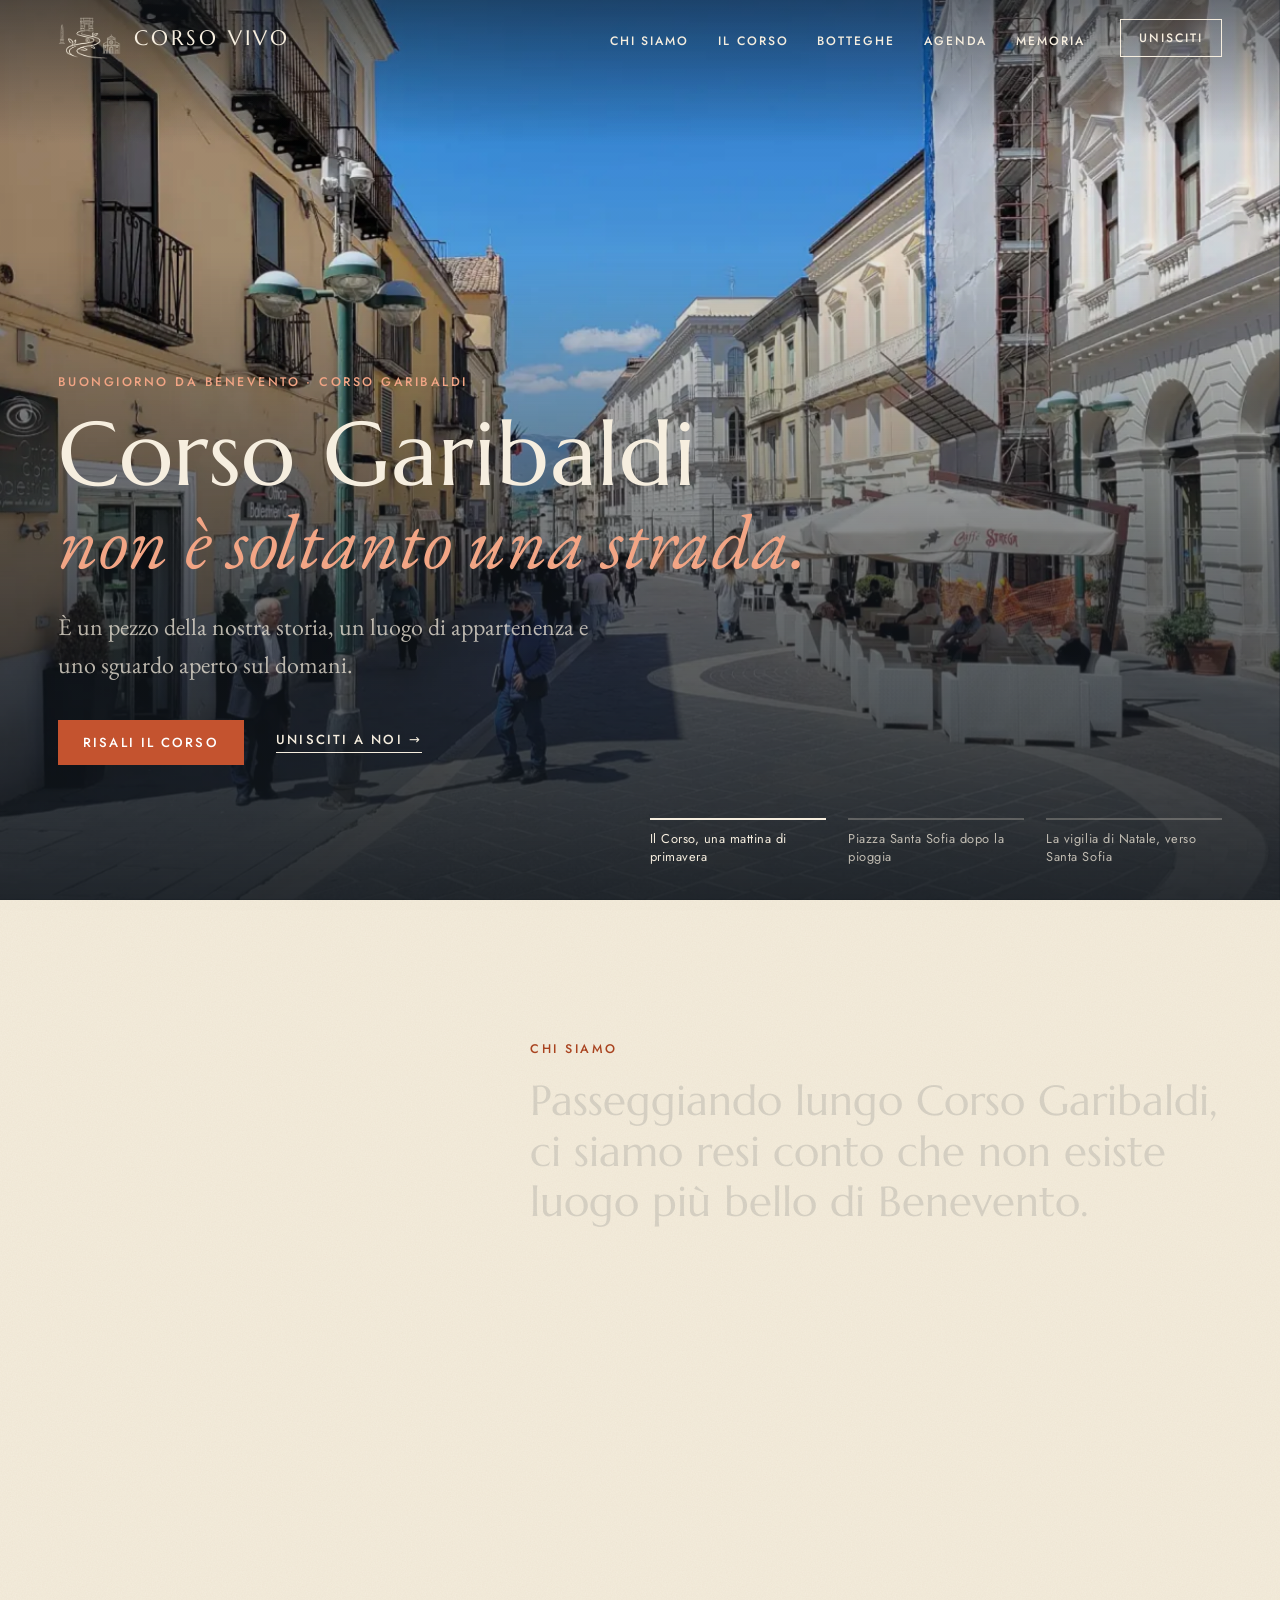
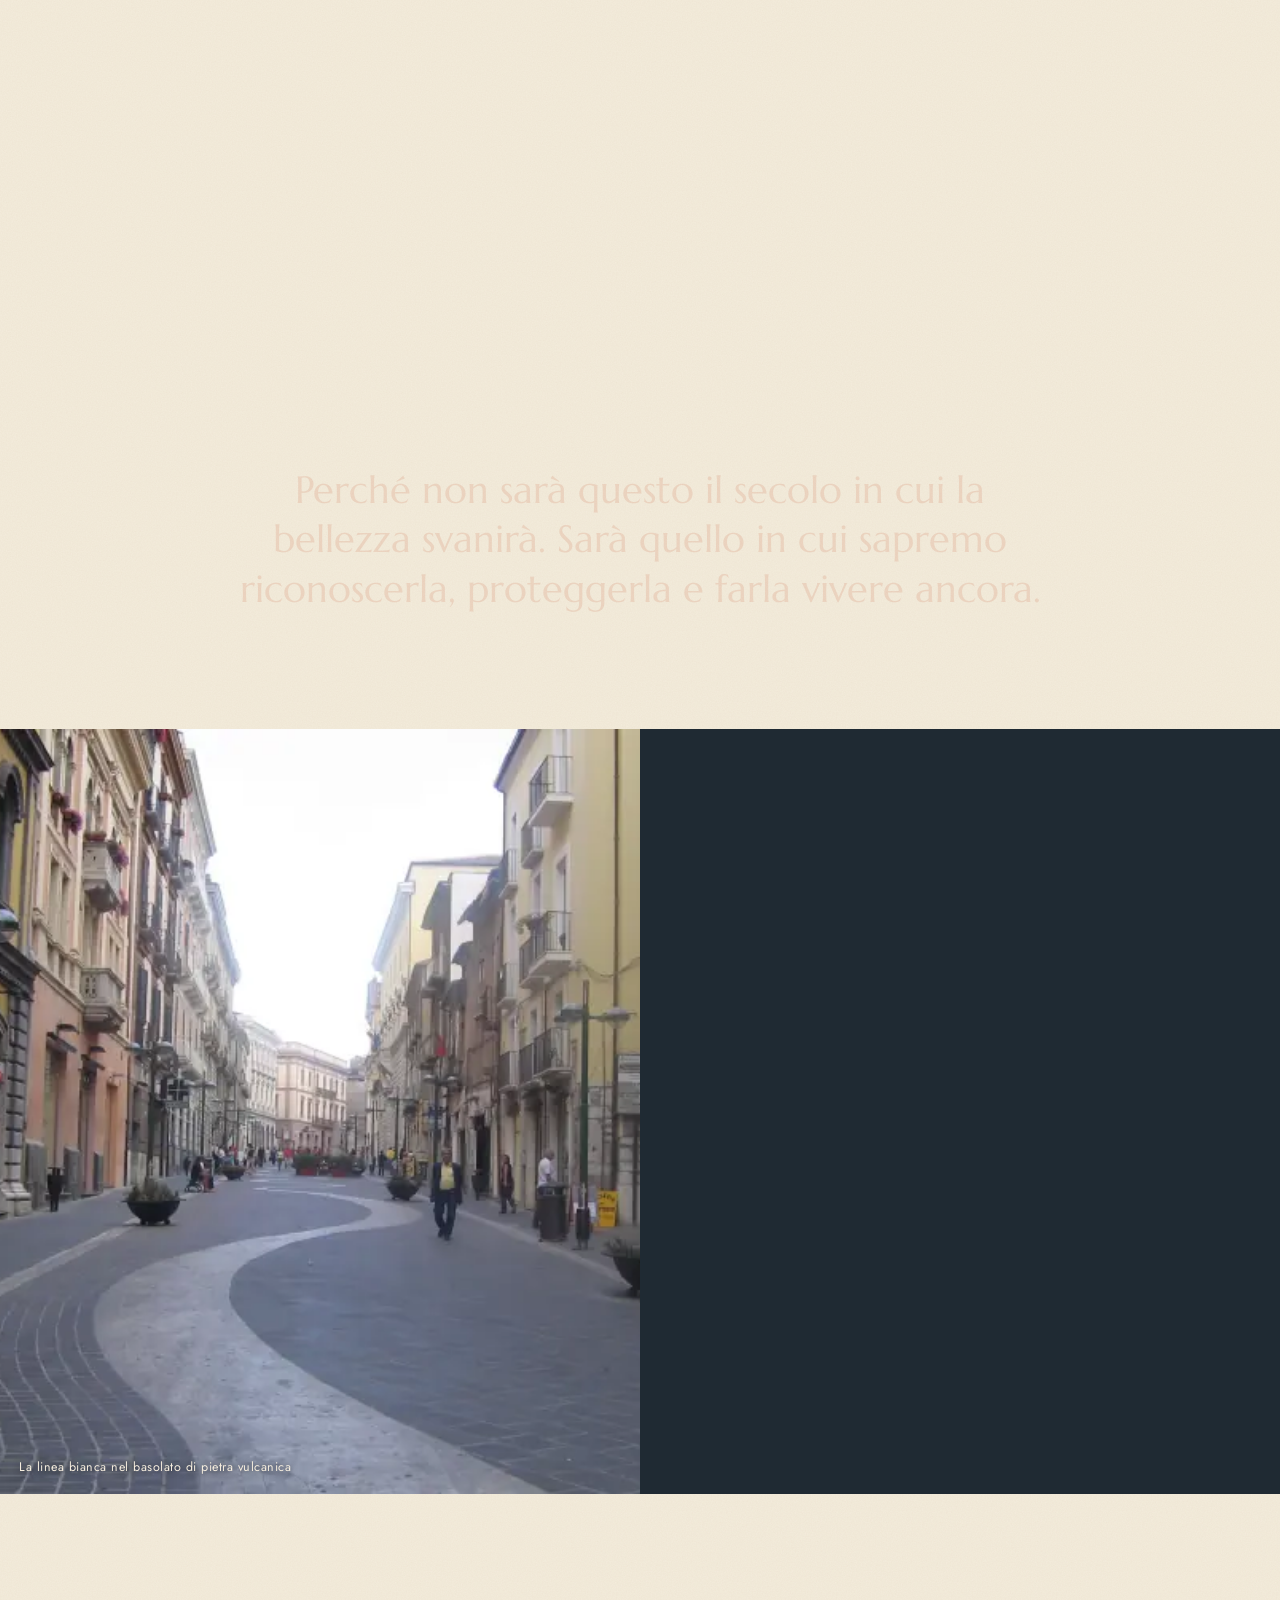
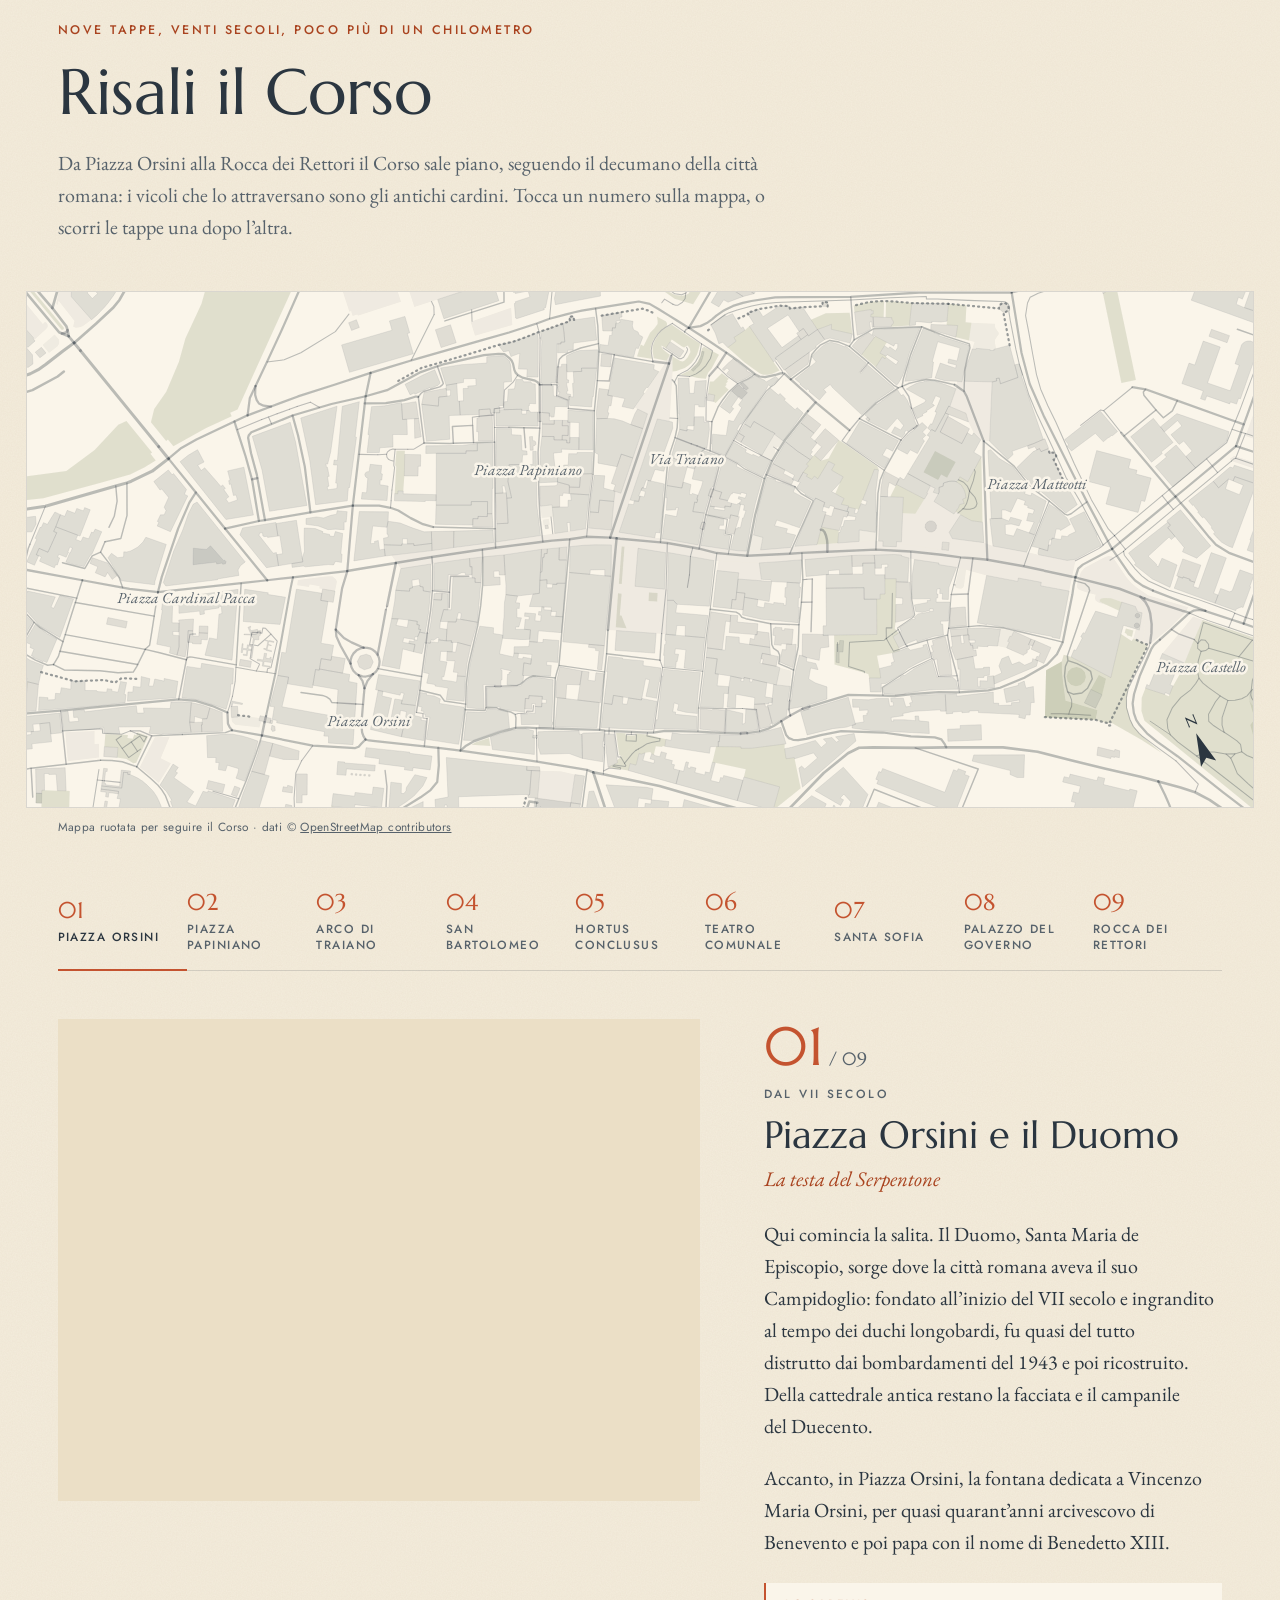
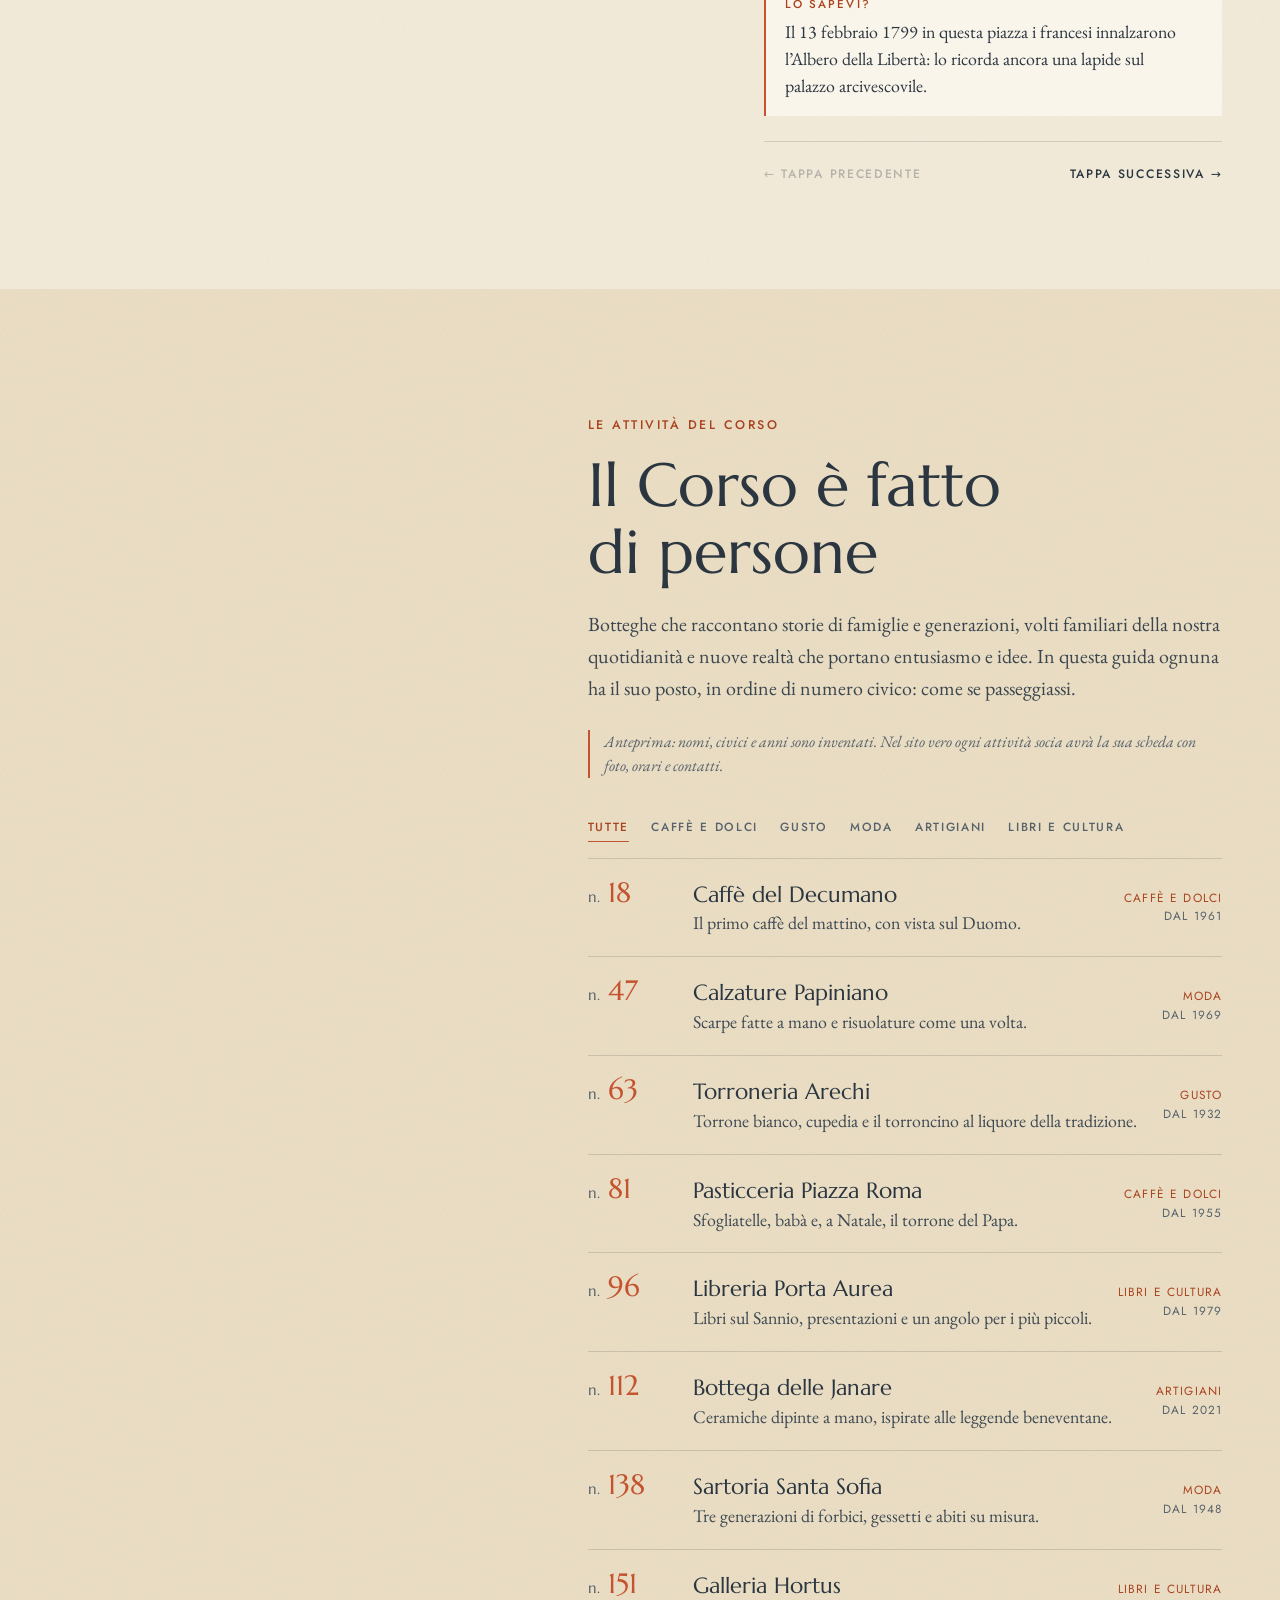
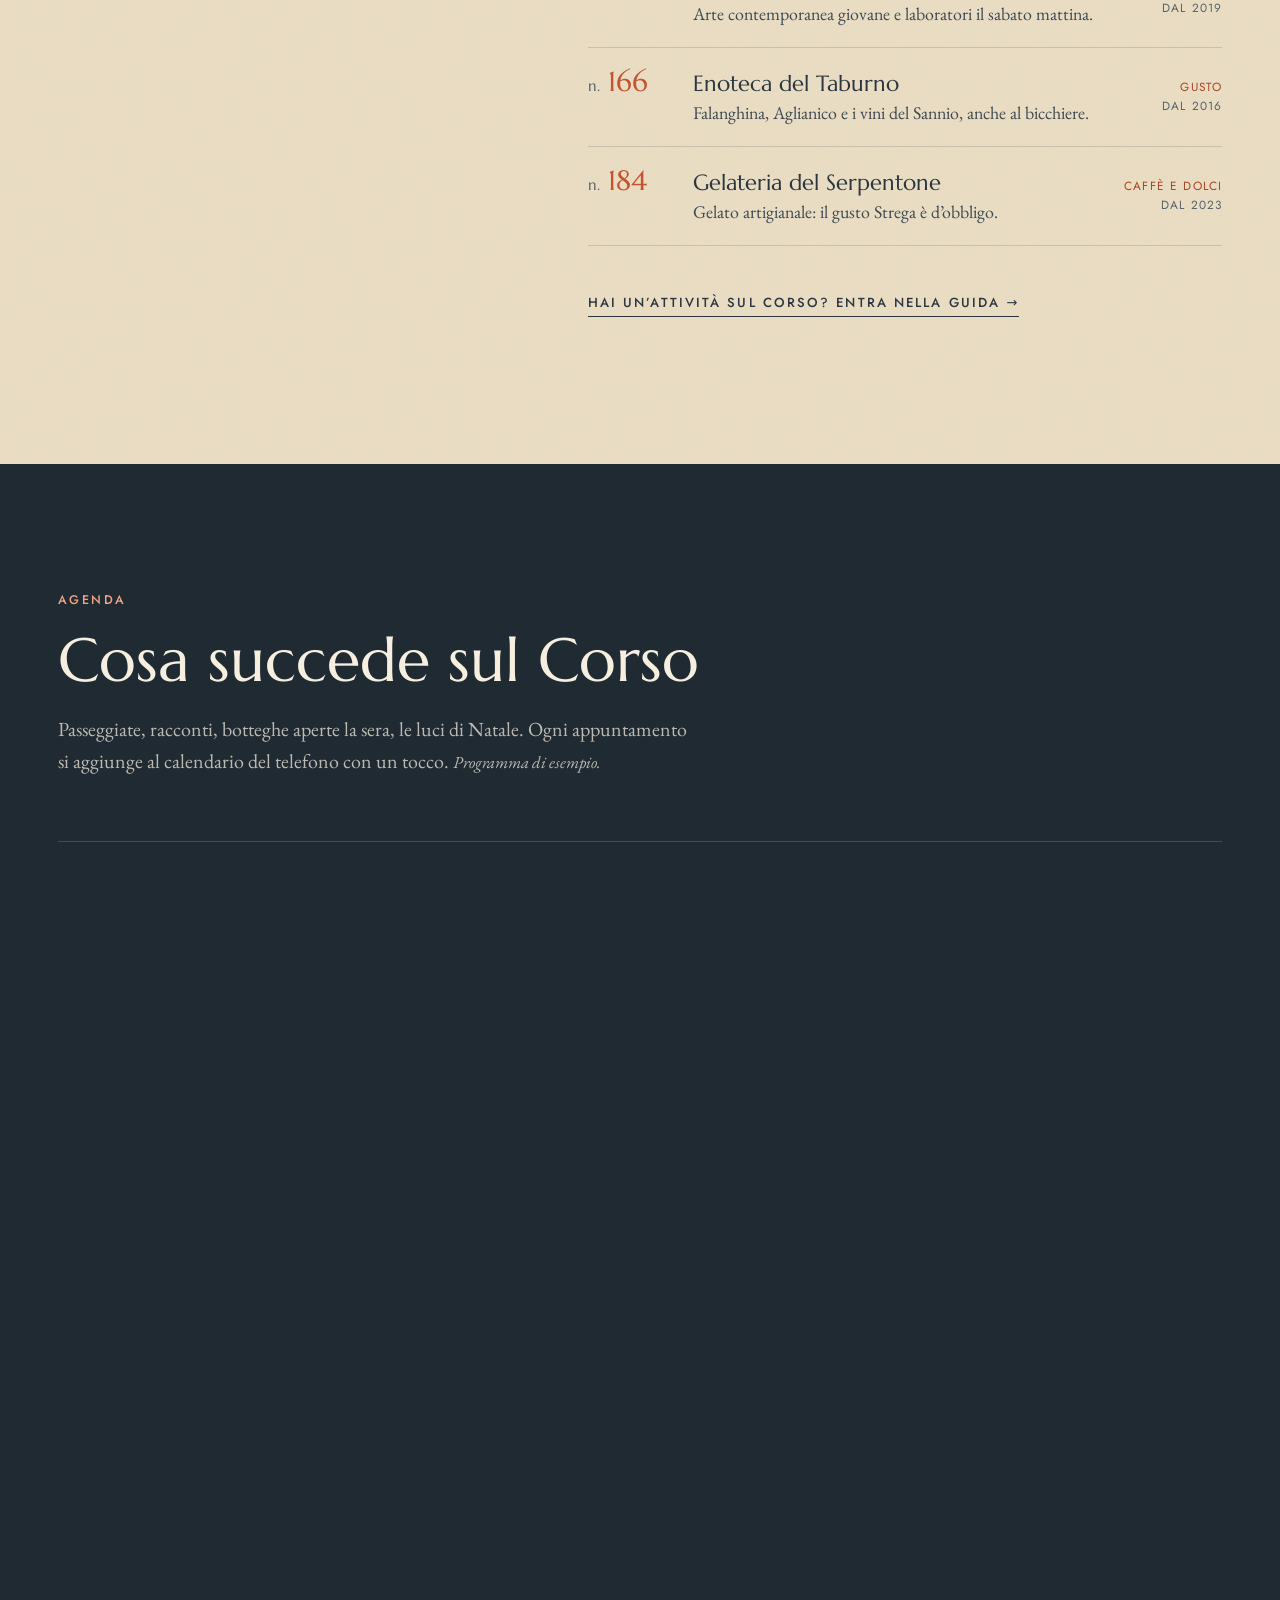
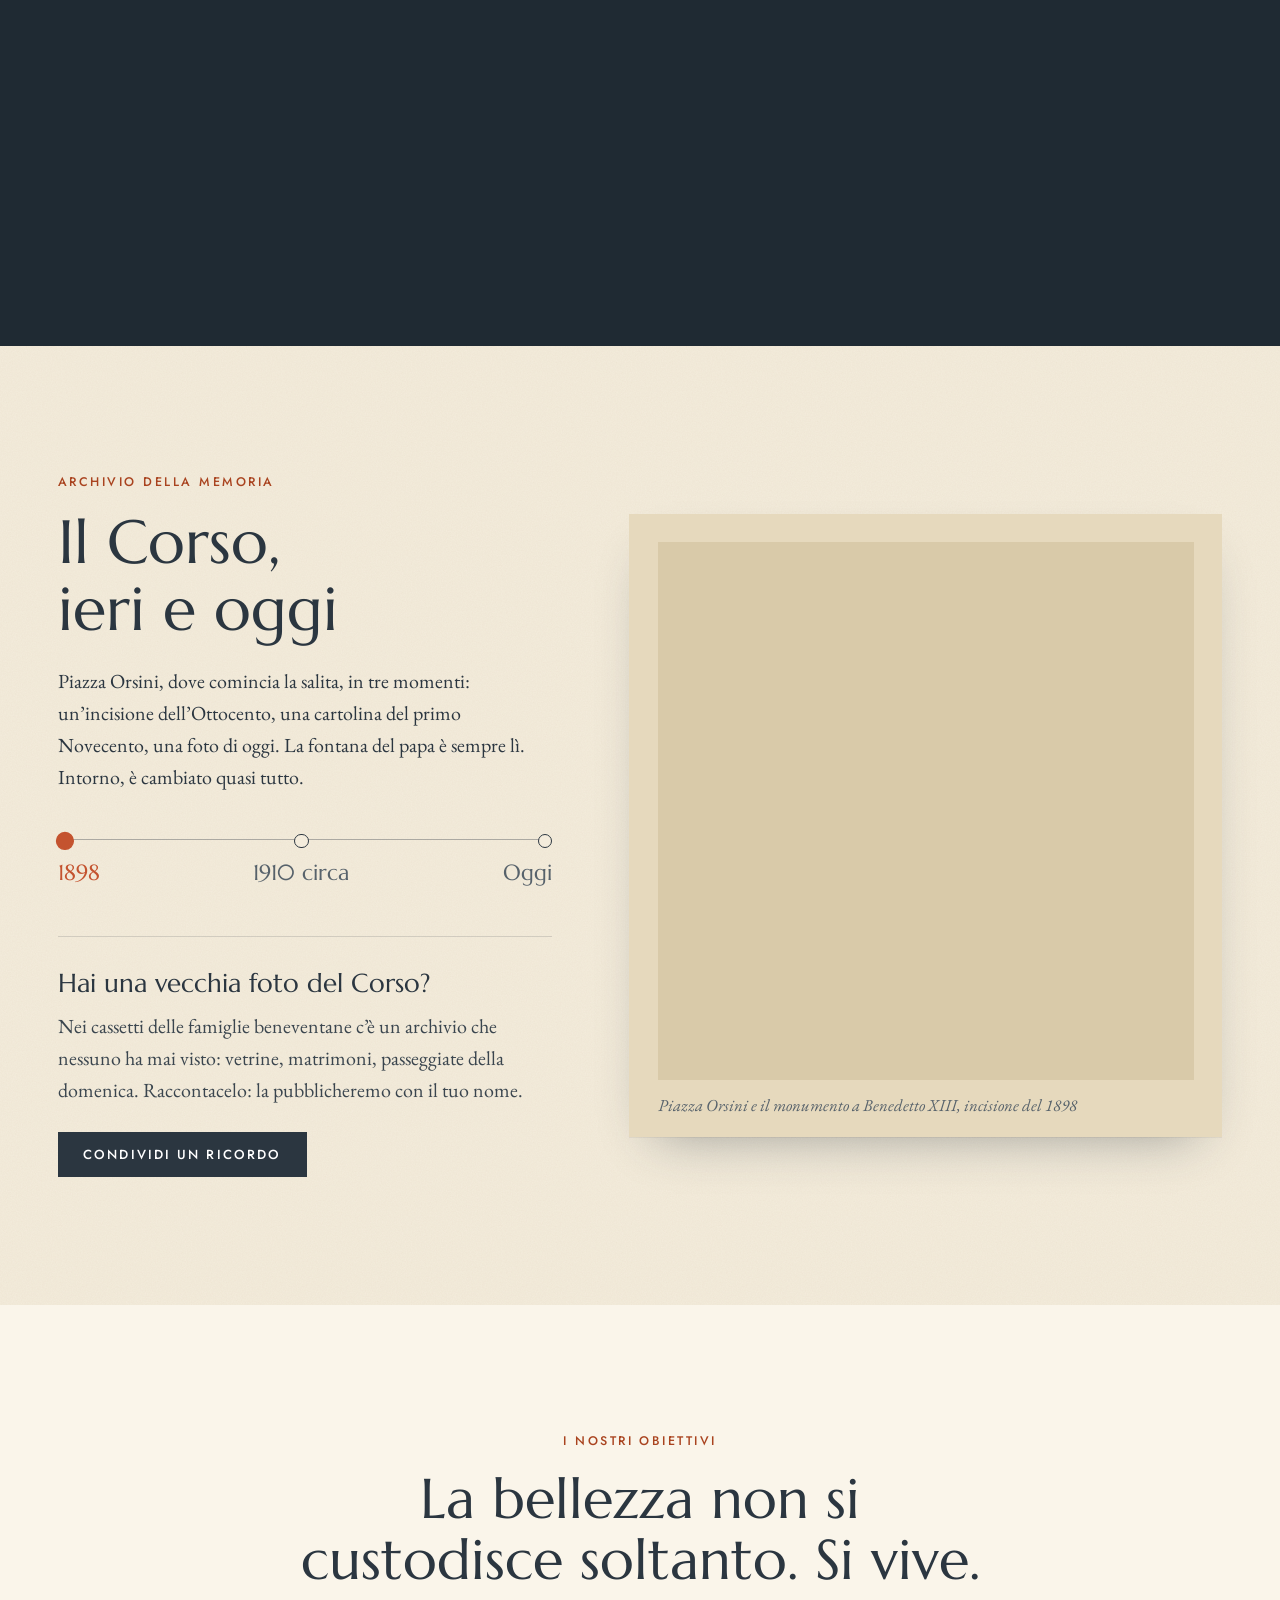
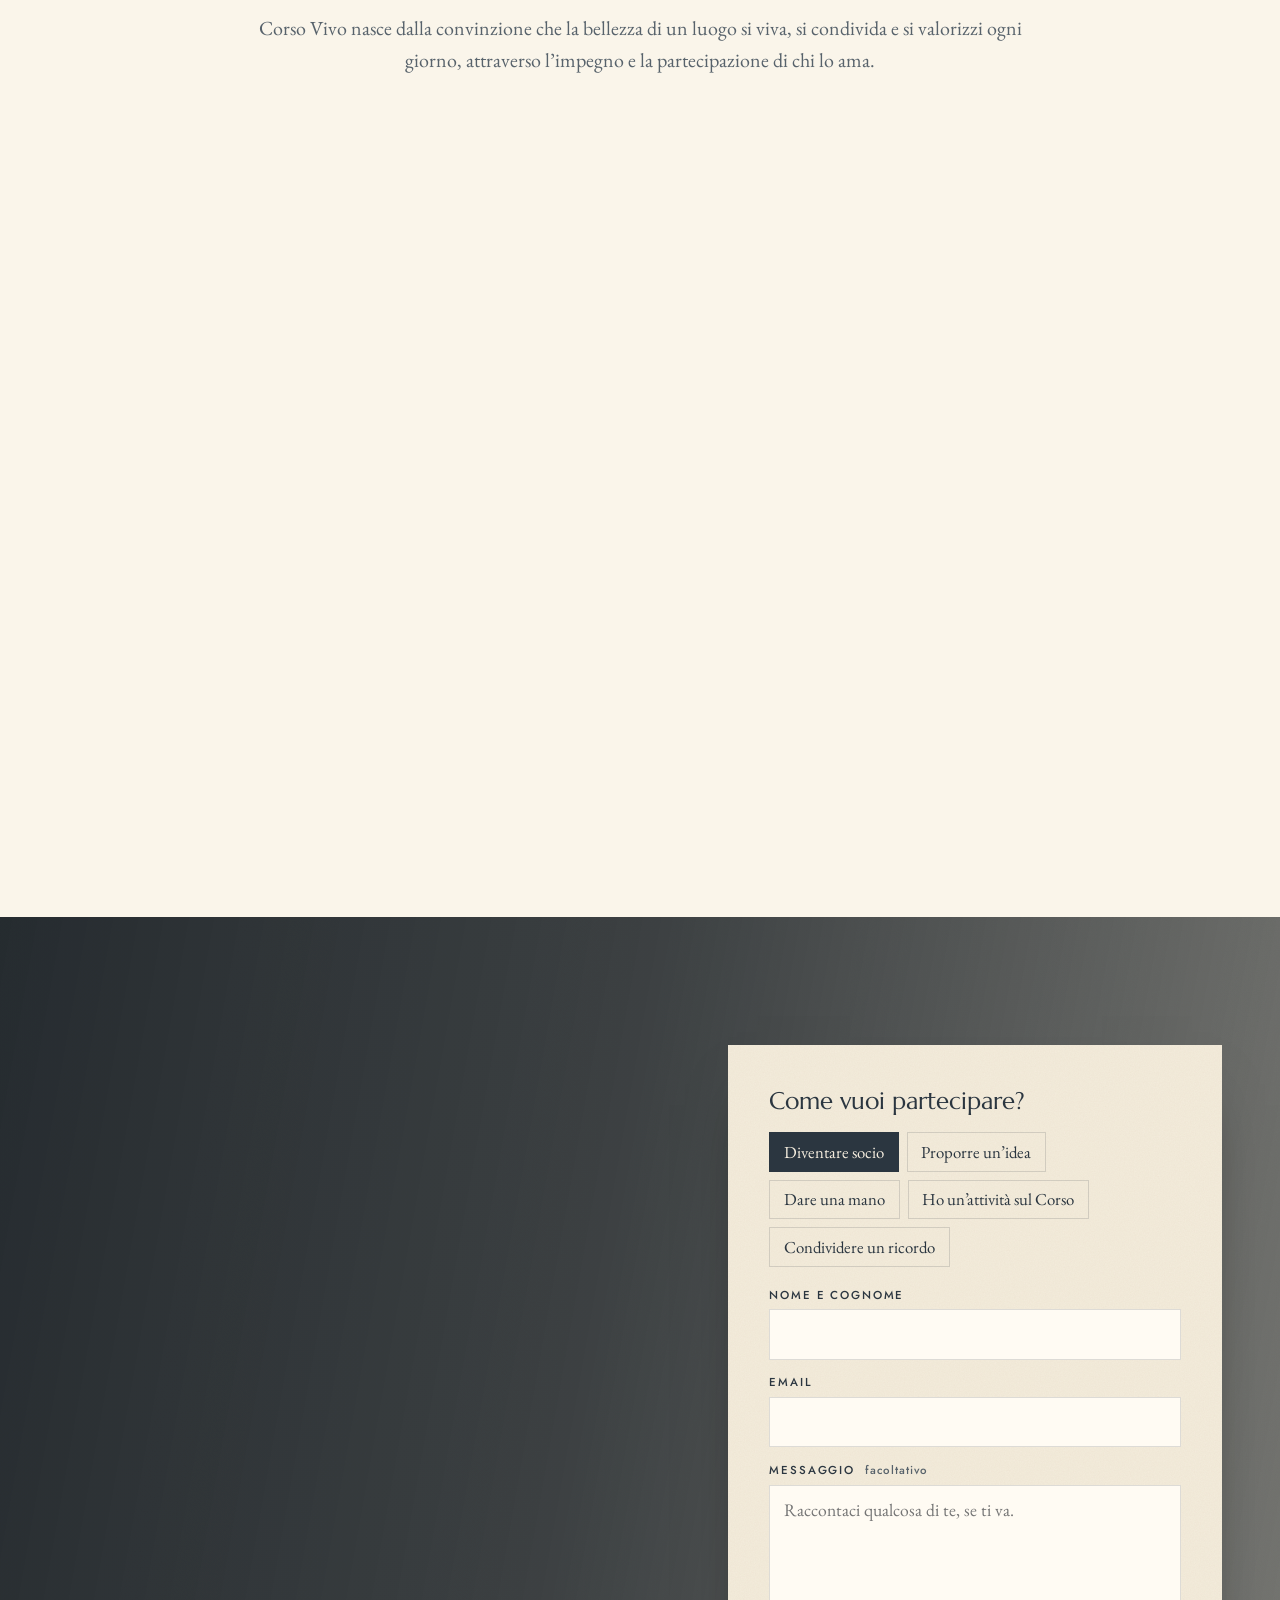
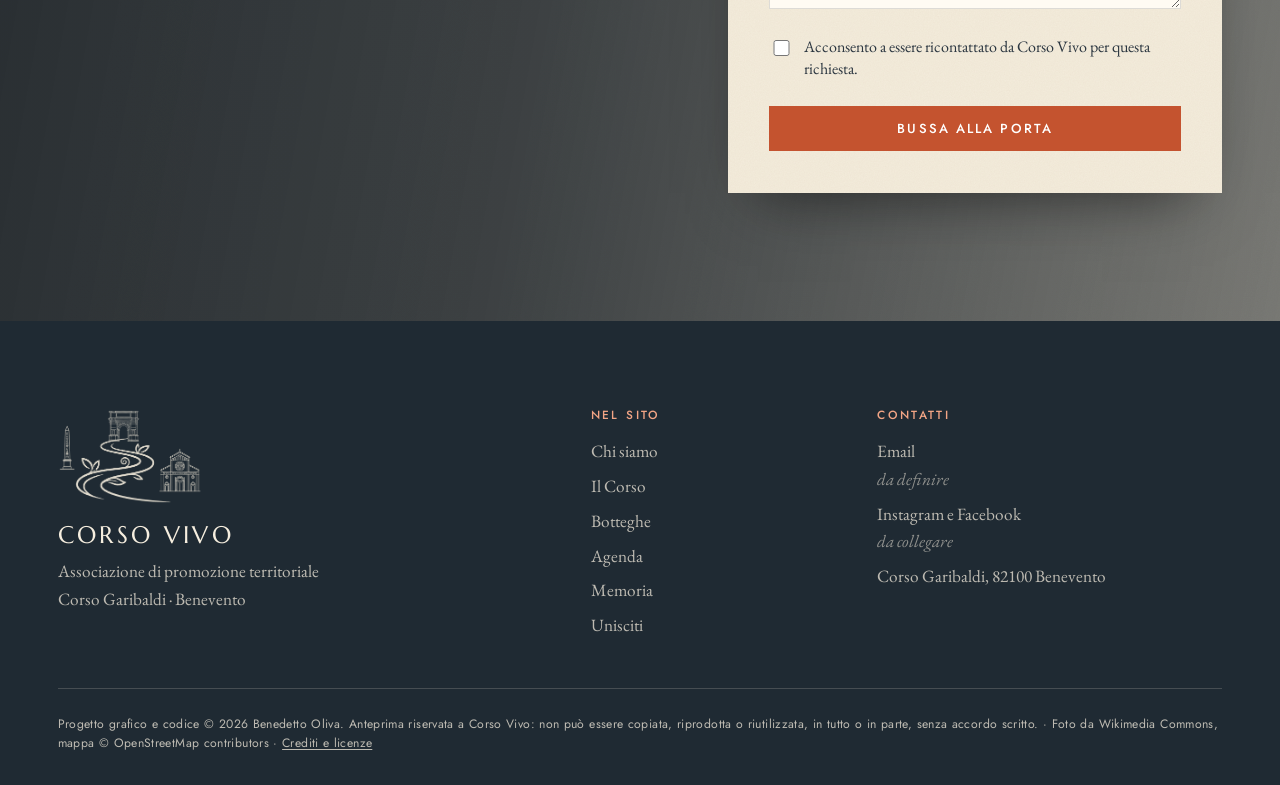
==== commit ae5b9c4a: "Aggiorna anteprima" ====
--- a/index.html
+++ b/index.html
@@ -1,29 +1 @@
-<!doctype html>
-<html lang="it">
-<head>
-<meta charset="utf-8">
-<meta name="viewport" content="width=device-width, initial-scale=1">
-<meta name="robots" content="noindex, nofollow, noarchive, nosnippet, noimageindex, noai, noimageai">
-<meta http-equiv="Content-Security-Policy" content="default-src 'self'; img-src 'self' data: blob:; style-src 'self'; script-src 'self'; font-src 'self'; connect-src 'none'; object-src 'none'; base-uri 'self'; form-action 'none'">
-<meta name="referrer" content="no-referrer">
-<title>Anteprima riservata</title>
-<link rel="icon" href="assets/img/favicon.svg" type="image/svg+xml">
-<link rel="stylesheet" href="assets/css/porta.css?v=cec3ff56">
-<script src="assets/js/porta.js?v=bc7130b9" defer></script>
-</head>
-<body>
-<main class="porta">
-  <img class="porta__emblema" src="assets/img/emblema.png" alt="" width="633" height="418">
-  <p class="porta__occhiello">Anteprima riservata</p>
-  <h1>Questa pagina è protetta</h1>
-  <p class="porta__testo">Inserisci la password che hai ricevuto per vedere l’anteprima.</p>
-  <form class="porta__modulo" data-porta>
-    <label for="password">Password</label>
-    <input id="password" name="password" type="password" autocomplete="current-password" required>
-    <button type="submit">Entra</button>
-    <p class="porta__esito" data-esito role="status" aria-live="polite"></p>
-  </form>
-</main>
-<div hidden id="cifrato" data-sale="xH1IpJpv9F+vy4HvYJyS2A==" data-iv="YEdJeOzPHHLyEcso" data-iterazioni="400000">dm3t567XC3sFuDON9P8qK5uVGUbh1FRO76MS7bbxvoOx5aWcdcCBHLQy2a9nC0onnABM+LJ3HgeshzJsTsBIUQU1TrhpXb7auVXEX6P9hQ60p0pkyrLkfGD/pHRNumtnWr+wHCmQiuOZi7OR/[base64]/FB9VNcZNHDPK6PJjCftbXbdPkf5cOxfrlKZM0tRTsl84fjbkBQ/cBKfNcpgTIFFJZ9TuMGpdt4kVvlOpkfqfwAl3CkXiD1BNURANxo4NGHq/oatp7wylZKl5wrs+ysQuOonUN+GGuItYRzWBrDsQJW+LnnV6Vt4mxpiARGnICyyARo69/q0zElKNOLoOK4aI1rJn5PAR6AVR1jkjf9ksBnUqTUITaolBSViSW2jG/5/[base64]/MFX98kzr6aaqAFdJU2QBB7i85hfWV9bmdkx5MGtWR7Suym+V7vXPaEZbTjI0lOzzPEazOO73orwSP1ZCufwhZDjiJBnR6JyKtYoDnZ7csN+/ZxxExZ7c13/iuxJqeL0pbjsUG1uK6ThyUZYdAJYMUpSe6aYhFj25OWo57z1PTPYAT1E6CY3l5QZw2By4PG2Xv1i1WJNM8o003fmFj43tGe/OGioqJh6HXGwAsfi4jrhLIwGMscSbsn8eIHa5G6svZYMBg1kPaJ3FqRjPF3YUEHp82gmNbX7S5WyYB0r4e1tzlmzMTm0qRqJdlw2irLDSE1h8HJI/YNYsyD10cxea8ErP7aDd6xR2Jj9ZW1uvdbQ+flsZuDzWf05CsXeiyzTWpI4aP/VC/duwkEhBIl7bmyfYt8L73Ry9Av5BvozhjgGqmsitq5+pJC/7v0coMILINfcPqeQ88FwNMIT2XaSJ3YxmfXMSodpbrOAYMEc/01qHE39ALXgvFful6MYvLb0683txRWwb0htUeTOSZ7/5h1NYMRDPCT1XPeXCWdfqJAweR0w/iFWzm+X/uDtse2buivMAptXVmiq/fN8JoZaGAGRAnKZ6M9n929pGqlyAFkLUaW7A5xplT1BbZ1aTn4MVPwH6Xp40wHq+EdoM6Gpm51hxeZcJP1o4PNN+tdp1EEggt8xGysNMKR/yLdKYz81SwF+AyY3EUDF23271t5Y0wOpoi2mlZjtTuuTOV1ktWix30HhZPI/F7g3xXcUFpcK5JpTRAu4s4r7uvThWtPxD2UMMKhuiIVbJKKDbgaW7nS39ry2eEJjbPZvqhnUrU3rbldxBxLnEEXcGIykw3MPVDgrSJ/voN+vhv6E1Ym16FonDHyAG3fIEnI0uhOHaRVsdeUBB9LLVr1HmDf7Md0iNIH93ZqNHnEJqzTeVxQb0Zi6agUg/wcAg1mPt60KjHZbPliHyQQNMICHPtY/lAII6ve0bwDZdl2SPcP9ap8SBj0SEO5U8SvnVG1zqwWbs6WEYSx8Qt3G6/ysZR8GKRB0HPfaMLtuakrhBvkM9rsgU/MrPU5VHimjQy70bgt4sx7oSxDsITylSaBbvt2PYEOX/LouKOkhv/Q6U1ET++/T50E8Rd8FkhXeUWw/VAuv5BmyIlPuX4mRIEqv+hSB/8xng8ID4I/CBpaBvh564ymY7OWC6RhH2h4SuxVlOjeNUId1WP3NFgWiBM5gI/PBeozgdFGvZdXVlzae2rhrNXCjSMVHcsQfgc5ILwQrWeWXpAhGgYNp2EYzyQg8bE6ItVVAKz4TeUh7vCNctioKET5VgBQxfuG+EU2xr+lMlqQyPm/zlPoieexFzXx5EH1HQfq/1XEQUGMm170nfsZy41HiTN8YnCIDHglEvEGNxnOipJP4+uMQKT5pm62PwP2GUrT5U70ru0REzuQ/ILfc2ycYHTUB66vJWhS7CiP0ZLLE0mLr5FzRl8GS0K+GFvaskEoHQDiHAW9JagK7IDotaLUsegOmeNGvRk/UUJXOKhqGCax5XT8hWwovlW3ovwQfoJtzjzc7mRySxp8RERTOfOW8K/oDQG18AI5XetJ/pvkQakDcljpYNHjrYJzpOgITfEhX3usMPP3YafO8r7CRtJLZO8jA6tlLSNSBd9lfsyGdt0RyjyY67/[base64]/lM9WtKLwiTLmv7OTU8sd1ry5C++Dr1Vauwco0EXC4A49wUauLYq83t5gYRnAfFAo0mMnUK+LmsbKpZVrD+EgYCIZbY1GNYZaO+aXvD8ZmH+4B2xagK8FEOJOXX3Swaj2SXcfGg2S7i6ha61dj7DYcrzNRp56cxQyTJ/64lqac/+HxdAKdiWLRbEBu9ftRv3SOqO20MqB4Ooyy5LK53XipYGPpPnRCPUF0muUrBt+YzEZKddogmiIdUwyQ+K1gbGOgI8iWFhHaDk969j8+OlibruOkQ052lLIX34y9Qyw++V8orypRNw/rvAUAQ+mra6HDGZY20OqVrnD4bIqBa0U9JJQh+NBer/tjTC4NB6VPP+HvQoqvmwNHUPW/1FV4jof3W/1qsz8kZz3fa6vcX8w575g4Xd9S9X3Y88giSxRXGW9T08CpXIKoo4sSLRnytBNTE7EFKa5i1cTqgrSCtd8bjbQ0ojgTAMIeCtFo8kOlQ/UFXP4y2MSnQkerQhwYT9g5kJEEROIwNUCqI4Xl39F/soM13IybE8BcJwNEwohB8V6hiFYhDbb1EA6UNwOhUKjt9g5Lh5rUkzbPu/iUqZVVXAZwQMq+bO5MxHkWuCMemkiku1Ndctfbz58FPDxjnlAFUF+eZfVyr+K76iDgm7jL6XHcpQCa858M5mkFiMc+o+jo0LFqoDKnaZngm3odG3z7gujNRJGd18H2iOatgt+/oPIjB62Dtpt7L+z8YKTLauSg8CN0LnOHdrO4cE5zPAzL1i6yuf4O5MhAuGONQ0dlJCAUho7PzPZWPSHJ38IFEQ4nvQo6IICrrIAJfFa1hJmtH7YuqJmUuB324+inl2al/6DTxhHE5NJxDqrrBCLwq9jKOPj+F0DJbk0SZ2DulPfIATojIyZoRhchx5BJ7F6R0H0T/ZMA9AKQG1Ta2wgzm3FmP//xY5l+nwmo8ZdDfiVamxDZR2RIcuugVI9TBDu6vZwiuJKVBmV6VAjXPzHpARGin+OPMJ5F0fYwzFkf3r2EvnBMLUusXYSc7YD7THvUqTVqpyWRQvJ/NtG3yelTNe/TlMntOaD1zBMA51jEqiCtixsBTflUaQ/NrA5WpuZkNWxE3PxgwcHSnIgZ50Q7ySIhiyBqq2YNkIBaI9KSao9keJbajyh0XXK/FItrCSQ+Gz5UdtB70WVrrcAp/eUq6XmSXUx84s8xWL+SmF8crcwweXkRsZiFF/C+hbwJtlZfMMq3vPH/1sa6pC9TVU5MA8gUPBiYZABXabmI/+vR5kEJUDy1SFntUmejmOoXBJpmJQbUH9Phlqm9p5NIW+1jpq5vipFDkgLb9vW/AMtxwIKvXTSxMRLZC6IeZVtRy6uKm0t8rDKixFn4wuuXVG+U+B0Q4vOndFoaSrJ0ZZaWAmYWsHvf3JUJKJeyKUtYcK0yB3h965my6xg3Z77+qSluwowO2T/zii9WUW3lXGBvca+qTHdMt1rvMHV2gYDMG8qAPtnG1BLVtQr2tSXy92vJ022MxbPqGdt3ezIQJ1DIdM5u8pUPCPU+gBUHJJv9mu3G6ZRf24AJrbpmp30ODrQUqElxFmPURzlicUb2lKAL0L5y+zVrmebjWBdja1W5YxKRixxrUrvD77fw7uv/fkm0XpCLRgL4OfowLaGRSOvtHmABiVk2c9ShXPjzMGow62elJREh0/IHIUHIwW4iS0lR4RIBjxP5eDQMKK/OtJE7fxAkVXB/j561locuTyIAFoPtWVxIT6AuCMuyLepeFFn26xUSKcl9MdXb5meb4fOMx7SClN5Er6/m3D14aVn+ahdhRiQZiTA2u+1yjNPQk1Qa0b1ByfGDb6BIxI/0t+T6TbvIKHHZkSg8qIeHCVWGxxZdERi53/adDAQIAOpXvzQvSk6ViAK/bDAtoUnbJHwP7QFekOfokGB30LnO6d2OA3AFrz+Q1paGjiijan3jEATtG1S1rlreY+QqQgCqvwJt7DoCt7s+tT52otXggvoBHVSaXNqVTMYBn/l4vrQzFeRLsAw47E/VoR01VPy5jWqNdY3ZPhwssfsUGPvNhxk8ACMqkpiRcQDP88HhK3nlKUZ2nUyG+WG4S8yFjkCpZKZ6uNdvL6PEUQKGDwrULZWJrbs1tSmpki2j0TJQoQWckodoaW+qBuBgCvoXatIpgjoEHmhVRDUaTVW9p0ytaTlK+VtKKd79iY/lhB9PJ4/9jKq7Py/+yntE/wSqgN2UH7feNd5YU2SZpnfRS9VSJfkvtT+nbK9mNY5tV8TTHtKEzTmyTfB4RPqvVgIncjILnvK6JAnIsUE4lqfdKyHpQ+TXSTSTGOX8AGsgBwbaTAMxzNRuMH/8j8iI1hWcSIyPIfQKz6vYWWZY+Oor/AwaS1pI2UJnQ/mYA6BIt/nVRwEbfmBRU/+qjhSwp7lHO9sKcWXvezS0L6s2nbHE8sy4Hr9wtBa2G4H121IZxcc0QbF/YF/01jef0EnyjHGJo3VTCo1PiWVEK6f6c5bUIooCvVsgPyHKsaFkwPjyGQ3rsLNNaf727PTk4Co/QFXToP2a9LtbVKLUm7YTVDADDozkt1zcGbDwWOOyotYobmC0iRcDVpUb1F9OEqAuGLagK9oC9Y7ARl9XWTjSqvotlBpIXJAA87UtKMEY0r8tNenL2n2c95Py8CgAzPWsZMp3ctmJNxB5dYwVYwgkJBn4oQeyHIVh6/0Z4WIZ2+oOSDUna+823yt4II32u+5RZ4QNKm4nnh04MXxofQnnDpESd5vYK1akXgeVCcBGh7WLrLlgnD4vz0F4p6sGe8w0OkwTuLJ1IHy3fCpfHXdQ7TMbXcB/xj2D+aUTezYMp+yyWZtS9vG2j+enmbIDX6+46ER1mRk1foc8I3JEJgprEAmOQmoxo7JjEqU+H4aCd1Z7YIGl1KY6OEBqR2xbaitXLjrXpvnAZFUf7y6YVw1iu5O/APCgnPyYzFCSQEa+UzkrB0v2HDAdB0/t7w2pPjj/O4zSKZVdWJeFj5v0TZfhcysUYuHelhYLTqpRAQQNV5RlvSfad4/LfSExxylBf9Lz94lQZcShfGPURs9yBPneNNjlrVhncUT9N+wu7pxnQ5fugtEaRDS9+LdXvCsi8UNXOaYgmBJ/YHwO4jbM+1NVe7UxL8d/T/IuDlQz7LoQzRfztpJghYpZUlepyFAuKy7/w0dW/eSGNCtkQ55rL7AWpA2vpeD1nfpR4LRuMKOGgZHirTca6iOx8gUZU9iF/6uB5mTuX0hAKtgAP7frpoIdavJFuoRPayl5Rvi7t7JTMHKcWPzWyUhEMh1jA5qu5MbenIukFO2PeIXmpZBvQR38yvUSK6/Z8hUeFfirb9cO18znUnqAe4aO1cUjeRbau5BjTmzwB8sjWvkZSSTlxZJEukhV+IJtPKc/LUn480E0QGqbZTeSd9duYMagTM+KUSDSME7e85Zq6GJ3H9gZSzDHrocIojuENTFMEXPGgNVap33ZfTnmYXuBblolye7ufH3P6uR8QMH6ZdEUbLddEuqL0iL4xMYB4XAkhN6g/ntxJ60BfE21saQQxfrEqLfknv+U0wK0S8KO+j3xND9baIqNVNQTqpWNPMV1KFTi44K8u/q+v2xHokDhA0MW2mR/D3rO0mYcWuZPkGmCSqdmUUSDIshMpWOoyBe6XrieAfuGJx5Fqhc7JlevAsFNJcu85AUlIT2rNOXaMqcOwQA7vkkUC0EAYMrVXi4F+osvJTVvd7dwLrT6O9SF2c8xI3/KScEipWf4OHJLGGgiqNxIvToz4TjofUKwmkqVJZyYSsWCM88saIwCxE9kn1ohWTTEky+QGuYIv7rpSVJrld3VxNLsWzOJjbzfCg2nQv04KwsinWWal6tNDW1a0Dq1UFlu88B11UOOyUr6R+3xP7cMCqNGMqmSl8OiFiqjpsq9tKpSAf0z4Z1xEuv/AEaCCRgtJRkQ6pzVpR8KpSw65sVuWp/gTWFw/norfzMxsKz5G//LFIIlH/9hW8TOMZlCS8HLl1t0qvNMeU6/V9M/VENcGtRvFEfi7WI5noFLRRxIx2n4BCMiZ6Ojdq9H0+jWPQX+paslQPvWUe/34z25F3ipZKP41V9Rrwn02Fs/[base64]/jTi8p94/dCtNNAYYJpwb1JZomXr3rwi5tmQ4Is8911/WRoHAz5GFy7QgH2exQMNMIktjvbrAyy4Lu7Go6h+6Ano6TIsEWwL1YbiGcE2hZIFit4bNZhD9BclU7r1If4BwBzS/[base64]/gMqml7HDAX2uWDSXjUlFW8FU6WQYruJ5G7LTpc1x5Mmydun6dHT8UJBUlJsjF8HYGvPdh79s+dnawGp5z4tF/jQH5p0Mfe+2Ccu0ZD/FQGWnbpS4gZgfOrMwOv8y0oQ8V1+WZ6fYPNMv1D2V8nGrKoeQaUQ/TQecenUSZMXWDHcjm4Bl6/Js28SToBq/KyQqJohiqgvoNo4mVpWF8P+ucKc2dBhJtTWzpIhDvX144R8121vwCR1uFJqsXoa8bAWbS8l7YA5Oq7sXXaQUCvcUNLa9H6uih9s6MHs/mOjGppCu/XRQU/e2nYO55XAIn4/ZbXq5ttpNv/II9ze2VQ10aAU312yMcRBdMYTeCV2kIMIOnV2EVzkU+ikWueQbrEidaRZndD3PXipZZRSRJ+SD3gl7A6GEvVBHEcTq3awB+ys1ZG4GGqNmiHjrWbVBLpwcbKsLuKdp4MI14FApJWL5ezTNGBCKleSHDojRfV7pVPmXvgQRzYcgJdoppC9CVjZgx/zwbiY6hSsuPFzAMiymdSy2C4HR11EUWj++yqmaaKLMwG50VKATTDga3BiFGXNbzHduMI5oVj/l1H1Nu5zu0iH2yltkaYy7FQjK8DH/3F22Xb/KNNLS6G6P9fBFfE6BEHBJ3pTuBi7nZwnSAdt0rA3ru1pobOZyAl7A9pgtKMBPWQwLLnyZGH6Q8D/0dKZKdTm/8mItXC0pAhh9OxasPNAVrKlks90T89yGV7hTEwl4RYy6Y3Xk3mboYrfN4udJDXiCg/[base64]/gxjWF7DQ8iCaK1gcaKVKqdacwn5DK/KFXYwPNbpVK6X1+kjnB9zKZdUmbAyTP/WTBQnhdHP98GQVEgC/OPueVqrZ98NaparuweI7KWPSP0LBZBm4cV6q306iF84mo+buLXh4AoTEcALHK05Yn2h73Xt3CWsl7jyiomUw9RkWMm5TDY3zx9/EGnE/Xej6yFSLJVYHs2N8zP9HJwRfNLlqHizLwKGuHCtq7+tbeY+l6FogvjYkcjwvQNHsDkl749EvNWt/cCfb1PmqIbyivNsQiEztbecOzD7F/[base64]/x/HN3o5ZzniRc76P220PSaVlCLpsBKXpMSKbKu2RC1Wf7H0QfuFClOl8cCsjNZDy5znGTZ0KI+W/pd0L7njeaj0L4kSCvxgTlv3Mggh42uxf9mwGL0RQh6nwb2k9jJCYxGg4yAAtK0TdRe3HqQpcaFwmkHpSb0z47sOzLScnp8xTi5BMkGnOmX1f1vozbqKzMx5vqEL/xcnuChoHGYRFVun6oq2iaWQqafXfNHt9I7lO/dkZMvj/Ce+2VcTK/6SSrAVLuNyhrLMHfxlkCH36e3MH7QkQofwLPijY/OvDHK6aFuT8qzyh+WuCjRrvsnLPf3lrGFiroPa7EBn/akoBGSoF/vybGX0GwMeP1Fc0GyrBrKvI/x88ZTFQlfORsaFzI4heGzYL8UScVW2CpKX8w0AyXrf91OL/[base64]/Z/TDoffahiYITfrH40FL508+XX4FfGg+YDWYxyfuvONe40vH3Y9673xOEWwLA+HwnypB2mjNwC/n1+vRLW2BzidHBIAun1KhyClVEbcbP11s6YzJODslsVJSpMsn9bhW5ZLBN9iv9q8ySO57ChVqzIcpt2HvYZedg1WnxDyn7TwWKHE6QO0uizYVR4CV3StdkJk+kJf/PqyQTT4xTH7C2xlRIPU0asplxQwJA5HJsclMwTUMEzMHfMO103VCn+Dx90CXdC5X0gNb9jc96W5m3Na3sC6nzL3AmECvKJBikUOtJS2gi15UQSxZq2oK0FZUEqn+nc5ZDoI45JxYpKPUupURGfslgo9seRTLnm0FtRIeafGa2sGdjFWO8Y/G/3xcyFtpx3p+01kqjCtgH8jRerIIoUj5pavt5d0uEfqsIG6iIywCz4uGsnZn4jp+IykXbnOMld31a+dihaEzGAQyYJpKsQ9Z2/yIMpQ3lpF3WwtUqy+xpSO14s0MUYEI7RgkRRYLfNJu6cx+jVDXcS/+dVXGcWVhxtvQy/oEPUe9dEnInLX06y1Udn3/R8broqqVycaqUZqNVUOG3lAFLNYJGHG+cPmlbf94ufDrlbze3g+jz716dr81uQ8ZCEdT4yJLfzNUiCseJ9TW1w71u84+9j0TnFnrLsZhQVqD/N0dbUKRs8KqhtXZDZAyWwCB/86zqGKro96CWYQmE34SWB/V56OaLqFU4VtvGrk21Xyj7QtCJRewfoX/7eQe0Hkvh5OE29Xht6S8rVUBdT54aY1Eq/No+ejiyCLs5ZAW2b1iac8zUfLT+DsBV829Bs5UKCNvzGjnO8HUhPqBsBpzyT2WsVmwXS31JyH8luxkMRtdoW8STCO7+j+ejIreoWv/0KGwI9flWGFhN2FgjQArr7uLhBeQPK6o7i/[base64]/eqHBMi1f9REXf2x5/JOUxt6LgGnVq9qU+cC+RE1k4EmscpCAhDuifeHKo7nfsVcOlUf5mESgTWApRKrYxMXBtmJyv/torf47bl120u2cwb7S6ifFmNAK6aAZMbrvnJYqrrcGIFHoIoMXzTx/eF1kcbE2lTSp34ydHHB72/oZpsAPl0g8oFLvSVeA+wLon2HycdJE05va2ON2RJvkIFbi6pDdP1FRG8tyjeuh+Htur1SSyeMbrG0/TK0Au+TEZ2AcXi9uI6Hz/7tbwrtlwsQwGHw1xzkWfeGZZiVp9e4MYuM8tIkVIcye7jqSoZzQ7i/uwK+yg8wg0AA9xbxU1ISCZQh7T8Vl+xPxb/U5bx7Is0SGkmHE4diUL6Etk0AgcYDzAo+ZL51Sazf1143q6GZbaEWFzSBiwH7N7UYT7cm972QqsXBUA8PEBdJM35eC5Fv3n7W2I4EJmKL2szo9F/ZCFywcdKA+QxYs0paa7YzRDoulszheJMKTdmmfH0SRuu9nsgY0WpPB5yYTRFYh/1etVS4mKyie6Zqohh0P/XGAT09RI5mbBw0AJ2W7RnH/PDoZDj8XaC3IZQ5qI1Lus937QGcz5+nQIDZNWnvMe/DPWNUQyZXNokIlMZrnQCpx16RdYG7k+HxS2xfP1c0+bVhRJp0GQoK4ba8yCRL8vWSS9jK+V94r2jqO4IjzDnM8mAdy+UTlbBwQJF9zMA6/UnOgUBnJoFA2XZivXuS1B3WCVuVxx+BYGoMhzcY4JZVwKts8xfg+sl5jzjL0NqmmkVycoYhvHSLDn3n6kMwNwz+kyDSGEY+mDb6vzvzhrYH06fzy7xuTLHczN901iZkZfogS8FO0gOFPz64nGqQxvGg/76IFqCFKgDt15Is67MPFiDwZmS75nMFOWxfNTLZAUGe5IDSRXJ3aOqRHMjHRM0P5LOhitL1PfUtaW+E2tjOZnbGm0ipHr/1MJfRpDcet7zUofOWdkC0SK32lk0QBYzD4Xrin4XNcYTZxZ8OYDw/zoftvWQnP+t+IK93WapJXz/xxkE69VwMRVD8cQy+gUoDZuLjoKSDlouBQ0H5eP7XYHH2LyiyaqDjHz2W5GRQxUS0dpy5eIXguqfFNemVzWmK79PBXtJsmVq0xOoEtzUgkp7hILQHoTpzz0UebqS9a5AVDNEk5HXn4/QbG8GSwKnkmfWAkvdc8Jg3NRA8MiAOHxC7V/3YPbeuILRN6Y8MnW7zlkdQiBbOEnlORWYYnY0RBgSdvskINWZBLBHjUdLLdIFyRPr2gRYSmuWmF7yb1K5Yn08BueVq14HMOZifKwGLrFOBti/axkjcz7DRhnwTverLhb/6Mp8LPiq0IRWjpfS6G/dgrEujHn5EVsuPTpqkn1o2NsIpsUogI1QyzCJslESQmpOo5GrM6VoTxUWP4bWVdaF3nh+kmqevpezrgaE6gxVbYAX0bF/CAWxUN0Wr2O/ArO4VHjaa+oqPBy2crPccA/ZhqLRNNxYpQ8FXEyNJpf3bP/XC6aDDGlIJRvizuKCEYiuGi3PvwThR9Ulfjtgkx/YagstAp2IOyCW/g125thYcxWYYEfGYAzmznsklAWEXTrwnD9WcoDBB6LZuW18DO6GIXJpOuAI1aAk8YOk8f8n1LVkdVs1Eb/[base64]/3/7kN7ROTZ/8hWMHwqOjEbxJv1zFySjJtEHzBlUpVIzYSWfAUiKuWtfDA6haLgEPhL4Bn36pvJW0x8lXn7JUMZLVhakEzD6GXjuE+Sieb1CnJG29ujApxAhLA3gz6ij0TOdXiHJtmktZ1A59zXh0S+iM/HlfpapbGVr9OwMkbMWZ5YLGEWKMtEPYSGOoMKz5cmxRcioqSAgEj9wBqD3IT3DWfO12wOb1u+yGkBRyG5rT4QzY1ioqH8Ed/L4uojYeh59CvYKwpekxEAyQvcJ+D+CPtwclYM/+0BzyWW4qgvESf+/GBUrv8Os4MgDaKUSCm5N0il38a8zOdH5wazOJSD1cEZG2YyMFyK89sEbp+IL7Rd1aDz+WdlJIRmTMsUdZrVOU2clHhTttn/Q/vQk5PS+bQgohI5MQ2mIuTdmb5gSxKX5knsf2Fq61I8lodmiyeNPzoulxaMxEJLUM8Jq181ejQqRQ46QrfjI8Xn/gqndBXlfguFqJW4K9WDj0tVgDUwfaXdbbFaKHG8Jtx0njZKjNG/HnLqlD15AXUHRcu+RRMMBugpQwMcnfCTjbZF0pBGPaOJYbWOh6TLzSUVM1UwZH0S5bC4+brWQUcMjzAn/CYwwrMIHpJD+DpYjIcaixRv85/+uEYVCnMvZOsTrk3wD14g16pz3tMxcZn0P5cVxqxjCTFkW2rEJECuffdXl9QxQmM/bl1Qin4iAYkhFuxQVRvq7ivfN/WkE+Yj+I+5GOC+cS+f4UFm3bSEdi6XXok4GB8aaX2Xyhl6M2MeFsbWVaI+45rM3ejYb4vDJZ4qv9gB+urWc3yKQLldcdqb7oCbhlJRudOPeAK9/9XoF4G239Eo8+BOTA7A4KrlogOkyGeob6oBPqb3fHFy5jNDun6yqLogWXw3zw99/pgWmW0rrrWqwihERU/x+/I7bK3gNSk2XFFjJ4E0WCzzWACNTCfpbr4/DKR2p3qu/6rw9ynpU1cVmyq/7L/eT9Iy98bcEZRsWsclyJOMIAE01J/NdPEAkNNZejcX+gLDgkyNGdhQmWDuLdPdKNLNtMLwwJ44gQm0XVC8e24SNrj5jYstKJnQIlulSraY6W598D9QTp012zxYSJYlTvvB2ckNdQzev4Syv5R0eObySA9eB6mO+NFlw8IlU7susKscQXJMuSG/ddr9JK0mUI3ROn5A48qyJ9nrP3ZrJ3/pWg+qr69yHSOWNX1cShtkyNHN5hEhEBl/2AVyk+WFYUpSPXLAlOmJTb+hWPMKSyLDen2nv713ZuRI0VhKmxvVVSSa/aoyKSSPQ/8pdBoVWLcCyr8XgMFkJaJhg29OFPOitdP/pO2dtrpEBm/XV+jqnZnM89qMnU2Kn0NieMgNGvNVpbOq1Lv0Rr+dHDkA0MZp2qTEIdiKisXsW/[base64]/[base64]/acQfQIL64sEtMiGPQceEmJwgZWIg1fQUyGhmCHQtCokYx4Uv74okD5TS23DXkcD7tWAdFpW7oDFzXwBLxJytbfMnZtPEOv8IQszSzJMw3tJs/RNU58G1wGrSCEdftwWao+OMyUhdkCWeYepPdcsbmuvHpzMcmHY7mzAmNmprBt0jacSQINNfAfPbqImLgKngoJD9Gt+V0glpluC64E3Y+4/CSXhmybMdOsOaO8wdMpniuLZv7sS5R3QL7JEe1LG5Nb9MfOCN+N5Bb31KcGIciPxQ8aEZuq8kYzZnTOrqO5pYO29zFPjAGvQUiVPhI2tMey60BvT7XyLasvddNfKBf4mLRig7a/F8rF5KzClnA9jjjJSV+hcwn/5uE6kd9NrGV2lwk0LQl4+wPkkZAcDrmMQU3d9DCzryqmsBDDpfoaCjhaGbqlPXZP/Biu6bbywVU81YWhHNY4K/OwPDGlcI0T7lQyaBEYxZnYGX+q+sVs9PDOkW/coA6At1iQ/CHOtEyu5mg60+mQDtLeLHqWKEgZZpWw+7WXTi16MM9TgzOIaiwnqpf0rT6YavIeKQwymtwnpcZPpRpxS7CgA6BVzw9uAV8FbsIW9mPhwMiqibqYqa2JZ+mv0CawSqrd4DZJUe1F2xVpuQQ/v1ZZjviVnZgJRo3I9b5bj8sqJlXtU5sO0Zr6+V0DDRgUYa/Rcufi5wD0O52hgy9UmiVDor9345vyvzWG+u/DWLMl33rLxTH31awhFc4iTeMN6gLxjDg1XvjOLdu3cgm+kde6SpwH6t6ZFt+Ru6rG3/scqg1N4Ysd09EySd0E2YP7CMPokNswl72QG0rsHh+kLLw0KFuDxaHC75tPBKJBEA5AUPqAkTsx7ndTUD40gmwDL8LjrnJiriGu7+1qhzM78rv+MSxbdXAJivnc3NoraZEhCbyhNpR4fsrnoZe5Jl38GLFYS/8JEZzUaKluiYYEAGRbSUvPYi0mQwLauTw2hLv/rT/1NrNDxgnk2uCHN/Ks46rXRiw71FkGg18OPXTLmjBojwYRgFH8Wu9KpqJuDN1CyuzUdvxK0FSo1fclMeoj+n1yNbqqwwsgavU8xIPVq0VTjfA8SbtCfLYp2/get166D8rQN7gvsFIQmIIqta+XJ4XKGdKllIUsUNzvkrvV22PY1sWn2Iw7IIdt1mh7m/u3Xq/KutdNx/oQz8lYZDFYYXeCd67P9pY4MsDf05Km+y/0CSH+RHcYADzy1qOcpZshMOn7Fplor8/Nn+0E4nutKlMVCDdgCU/0X2oFMNsTdU8c/c4SD2OeE+WFsvfujLQwrMepF28gLSIMohERcz1PnysZJ0A7zun61kWy4sJiE35JpEtgpE1tVTI6J+2x6b8yz8vBBqyV38ENWZphHamiwwggzZoz5IMLV5jbpOLnKMz9my/L7du9yfXCsb6Th9jPn8PRN0rsHy/k1b5INqipdlXYoxDJ8rsSAzU8Fk3JYa7Tne9c/ywocAkrPa50/lg1yvn84FSaCsmVRGmvPgXZ3nH80i6p4q4RzXi+mArjStqyHbvGBxaDS19oJiUuMnm+/QkGx25bere3XQ/1vKBLe/[base64]/cf1ANqE9bekSbwIcrdvdByB08B5EUQExOm6bxlOilPYr8nuoAbnVyyf18PPUC7e1hTQg6iDQ05meUAtvvGDXzqnEOoDb9JIRZsX9n5cFd0SUwNBP5X/b6ba6LcWLyHUGKbflE8Y+UapwEpWRz0n6VvLL0dSb91/pG2v8xAEF4a0U3ECFEz2aMB4ZTwJHwbtRU7/uADZY0c3H6s3o/NtAWsAeIJ3ao4moTVTdGx+ECwc1cObGHkxK7fonlnyvgARVxzVD9a12qv/sD3hz5Mf4JrA0/JvFfIhuh2S61GDtLk2Zvpd82QO6/Xg6MLHgCJ7mmKpYnfTiFrpeTF/UAtaL6gMj7KlqO9RWNZC53nxywgq/CQHvx61tiQP/YxKde5w3yvEeq3Nmr+u3BC2pkcHqALZDanmYRq/RV/SqjAfKqTyhxko8440mcYkZ4xacpFLZfGFZZg1z2tBdUkT7XmYSVzFBbHLtCDYSQNlcKFbD9ICUnrsrWTUcWcolcJ13aUeeYHSCeMhNAuJnHtuPTSelA6JKlkUmAQhQ6D+Y127oXzfbfxdPUHaU6IWghWMHC9DkGBdLHn5CBLU0bKf0PUmn5BAMWMhPe5xJ/8HCanTjN3eKyb81NBtcJ1ikpO3gqdiSu5PIM+/H1yienF9+HY1t5ikSFh7ydjkR9QQBHJx22nz+sA5Aqr8slJ3SiQL8yQG32pgFoxe/FRjJS6JDGUMktWPWKZ+aQSI4US0vJS+wl9tzeaZIfYTRlGU342YX4K/1g0BvnA949UdzCS8N4dLrZ3GgMzROAm1vS2npSN8AFqhYUj6WGnsuDAzWrrHS0N+bEh4jupHVYgyuf/BYg6KJgabsRea+u1FM7pFn+TRhO1BAoa+AFr2ojIzuz3smNLZvrnXD4UoFhIDpCB2nMsrycP+S6kJHM+Ly54xEPppRVu6dO81pniB7SJ5QtHQvYLeJD7lTRt/On+eb+1CPSYQOry2wn5vRWz2Kb+RfVb8rfM8WwWc1NCEo/cav4z0uGwooEDwjQ6fo7Tp3v2wyFneDvvl57ottOkCB+KFcQD9ly4Xc+TzLu8Ehntg0LCDox3fcIkOHPBECGAcn+PA7osuPJafb0/xC2xXBpwsrDDBsc1MgpUL3FL31+V/cyF1cY4EbIz7k3KPRnrXtr+S6dPUskhIQtUlvExn7+KI5pdfCuNQOWPbSXjWkjNv6EnX23RaAmIuJBuJ/4wZfx/KdmYbGW4LMD+12irHBSnMLAdcgHPwQ4vJrz4wVSq+wjnSXLdiJFvX33hpus72KCSKuPZ89vA5liRkPZfI9IzzuGjqHkTFw2VL04esoAU12EsOMuNMXtQne3wEHN8POGAXrFdMrqcHwNTV+lpebwxOYSSihMZ/HlRpuRwkW7pJGtWCI2HT7AVWh7u956nMjh8H41Tvj6bO/Yk3iSRgdHLjb3Hb1wk9ed1S+zUJMpiJe4v5ka4K73bAZ9W5VCgmSkpvIf1+4afPnbLdw2zQZ4yBwl6v8dPiR4lfcWBQQDDnyw3m9gi9ntd9WhnAc7gAFMPHrc9PZv2B7o5svHcT29jftrEDP9dtHyUOfSCHIhcWcD/qACuzfNlSvpC0x+NJzipKBHfE5sQszp1K7xjstItifxH5gIFRbevwSi3FAiKoITvNzUiFqL1RJ1AL/x/76bAjaueXQlqKkrTBaOFc+AgagtcmH4VSB3rokoeSQw9fBo9IxzAq1ofdOcCQ1Cc00rEeGB67/H7tdUpdJ232Q8EkLtP8Hba1Gz4L5W2etNgdj484qdaGHe9bd39wPc4a2TmpkZpvI+vxYTD2Am7DtGt97IRbKeAHHkvTpMp/Qn0zOlQvOKZkfeZFaWSAaHXsuzAwV/7pONic784HE2H1cefrMx92a4FkRTpuXzjwV6DwOfX8UdF+4a4C8EDEdrZJGouGKqCwEz1Qb3tjOD1RRAbAVCGhkH5tCm98qi2/0gNWVMhX/FWIADmg4PxNJe+Un23QH1YrSD4/ZX1F+5zkRaeZcA9ow2r6fES708uI9lh/CuFmGG+5N7DqhdhJ+tT0NZlF+DVrle5qblIvnByc5ypjy39z9ZxKhi+a+9Na7DVv25fYwQDOswx5D41BZJ7YdDcisRp/85uwzRTyRqvRksVRW1Rl6NcEt2DUT9TqLHr+4yjt5+hxTwxIkesuIvjBwq++Cd0N91CHmBIZ0jK8Wt9qwsmKVJUFf7g6YFjOOu0esoUDeKyqB3Ag70ULdSGpxthD7KPhxOJl2VALIJjm/kSkWedQBjv+8JVR7eWkIoT/XTPRBtVWVqTOEB67tCca1ZO6eJaxNLq/hysAYqVOkl+lSi5bc2vI8wTOVUez3dUwcQ5nQc22zg/IOY04HsP2sxAVKW4Z4h5EC4yf4lv29dGMSqANLOKXIEES2WCsBRcCw6lxwy0NcCSs7wfupwTiUpn4h/IzkOd6P8odRJvOhw9DC4AAspw0e9yIxwqGQTE8cyFvDP/SvIfhXCS9yupIBP/EwLoqKVgN0mkoYSLYJsLzFPzcPeFD+lVdZw8CPO9bu9MHikS/hdYsNZ4S6MzOk6lg0EeRiITDQn0RJBvS0zECSjOJJo/aLTa+zs1VRxkKplVccPnw/68yjWM5B91pMPK0q+ZQTffgY3c4FXjrJrBjAk6MYrKpZGNqrdJDt/w0HPggriowGM8tmjfjrpTeon5pFufYxPwMjWBV6nnNykITTqulLxWCK2VzENaEDYyDZ1iDkv3FeON2zDwd2KNltsKoTkSafHn0oEsFZ8jwEPmsuovsJ/ZnVQ24p5N2PlL6tbvNbkiOnFGePH5e4AgfCC75TDjtiRNtxNYS3/B9XAGk3DD12hsZz0ZHd+74WzgFGMPuDjWUPqC0Saw68D3ejFpn7xiX9xdWSkbH/H2SvtqqFNNiX4BRcaoo0XbUo5FR6COPWZ0R2tQ9H2K3G2mPEwUFqT/zhfpEGK8tSsMEUt7G+RhqiNwfi/bfutRhB7JA6UB4Ejo/u2tfLKJ2mjg3mZj/16gd4d8QVrA6X8Dp8+pZFdqr0/NETkpyMWpfQQsFZy7qBn//OqS0FzuGwYhXnLJguHmo8ebYqAGL4lDpBQVKrWqI7jocmdgiYRMq5Ca3nxhDpsUq75Ia/fUBsduxrT/mQGEJUMwQy14guKxIHN/lE9AN1Ejymj+6ntopGvpdP87lmQW9jg8Pfcn+Z/6YGdxg9lYfj2E2L0AqZQ1E9cjdfCIk9JfETn2lI02fmHQbyI91AaA94O0d8JoCc6Rkco+k8bYWAjvOFktAmSPAClK3/Rct6dA2jkJ3NhxAQWg6GXYRAEOQ+umAFIJ0A8g2E8xY4o4E4tilvEB6bMvKoJ6SDNUAPlzLy3ITq0rVoowe+rUp+je4WRdjMmarUrL5mC/u8WLKNbkT67fIKs1RTD5hYnSJHMj+bSG3euThQSl/P7kGdhbqz9H7iYg9o/ZaimRFejRoCk7bWSmJcnwFxiU9zO91nrCOBn1GDNMUARW9ho3WK3FUkCYZ5DKaHaTvpXPqvsUqLT53cd59D+RF5achwn4GcmyLHAcN8rtbw7DbEzFkV68CofwZqJPla8y3Heu8wAin6bXUCmwaQ8v3P6D8JJaLuMhZjIlw/zSOmA5eG5S1iBwAbnSiw3xi+xcJn2IculcbcJKYmX6IMWMoX+xi+T93W0K26mxGy8OwNGbY11p1PypW3Yt8EK/7TN3lRzYBqPUO2xloUh1ErlbTXqB8qZtTBdF6mJfj7XX4Se+bL5Vu16ZhXC0UCNkkx88tJQlk4j9qmM7gwHcDrRW/49CCBw6tryKfThZZsJL3ECqfGcQoZXDItVk1JXGnGkqf8ppcQ4kQxPh5B5GFqfSRnq4cY5SvNAx3v5ZozTb0I//[base64]/2t9TVBqZV/lDP5G9piiB93oaZkWXJUHWFHfRPNvsiXtKGrneraunKu2iAxH+o+zDhruqU9wFuPHvQ/83nFq/lEcTXMt8bGs383fFaIoIvMCGQdrVCxJ5Wrt1JRaKRtyV0ZU1L77uTmy9/Wtflq41R99jIamsTBSVpjBi2BxTN2VTqE3aj/JxTF6uWiQe0ML2+mDBdZCZw+B3qttN/SKwIiaOBd72W9eb9OYn8yfkeKJ+TcNKuR5kqFd1bsd/CTnspL2EmWYFqB6U0gowkDKN57/urn08jrzXHqiDPpx5W16TCZIW5obg3Lo4Bi5/L9tjnMJDbRNTzR4RPbazHIWSK0Qlcti15RQ45Qwv4QxmSsMP541vxQiGiqydJFYXjzu3HJBu60vB8iYjGMSL42kCVaEsuHBSyGtCkLYYsvbcb1IcrOv7bgHBTlONiPvWYj3t83asoxiSj6fmvms/yhR333VNKTn3Sku6hg4R6U/E/xY0YtTl7GBIvS0j6JojhY2vVYty/Yx3NHBHjvOdJCoNuJFSLtD94rDQEH/03vp28651tYDKjQHupDdQGcWnkwmRH2i3Dc8ZMrEfKDbeKuIVr6Os01c4/SQGslDFP12EcrOu1ZxCN0Z5xVChQOG2P/8SSYnePL5Fa66+EEA3EMII1GBCUNn9/sJBHeLfbn9w8BciVOt+qi4n5CwB1yt2kVL8GCqU3O+eWZPMJ8jLvETpIOiHZQhC5Pq5BKehopOu5c+GBpnP95WmAqyWYdf5wZ9zV7qN3tBZxaxtWouQV12VBgLWNwBNahfV8SE23PGwBZACe++6vwlKzqXnwJiOPlb6/v2xejxbTYA3/7RMK6g415clsynJJNZgcy59/Bu4iqtOkAB3PKY/+666rgvgiJquwcD0LWwGKp1o3RmB1wTp2w+jyWrZloJSbcJlqm/sEr4mHA2mzAb2qhmVcWenemZ11M9A3IK3e2V10uoJdOia0Yw95YS8D0Nzl9QFnkrGBiYDSnTrWoP04/Cn3wAlw9Shk6P/+2kMwmQI0Ikch2/RmBBzp+/JxDqPu86RfhqMME2zArAPZkIVCtSoHbi98O8RnXfodQcmcMSMoCrm8Cuj3y1bAvk3OfhSgTJYnC/6ca22pDvDcmR0iQEnzxS7136Q7hwPxqRvLdNSr4QGZEZ9rKkMoH7LUnEstJbqG1opKcy3UNjbjPi0FeDmnc+6uqottDMFNWwwpXTiqGDWOGvaA7kJBMQZ5h5f4YBFihj4IzkKpbVJU3xkJatU0wCuf2xEmjJnd0/b4n3z0tHdIFEUNQTd/3+I+fS+aDh3jurPTMlbS+PS71DfmebRgFSBOdfqxCcEW+NxzFDLWlSqtIcmxwzW7qNptZ+nAVj/vXGXhi9L2bPuYES32QyTDmAKEKyR6QfTLyCFJClbv22mdJFM6F3jT4U4zOPmV0taMajDcAyBJ2e6zpPNvGoRdmCI9qHHkAmMyBGOCPMXfA4bHd8utJb4elsP5f6dGuwN8wNL/zmhvOMldHEHme0PUDdbK3wd9RHJzc2n6eb4nu33W/R0TgY15YQ5MzZpOm516ZgWgiMghHdBsm9Ewkzkjk+rMB9YdAUZNRmKei32EQTG3YhRrnViHs6yxgifa5rMRSsW+mZCCg/DVTDEEu9BYyA7k41qi+JBmwN5c9T49o1NEE2XwfP9kFBzsL29XRNFUb7soYTf3RIFc3Btuf5pEbedIODmtZ8cD/mTXdSYmLlOLAJ+77L5Bs0dL87/[base64]/[base64]/OslOf+pMO2VYIc6BzujtFezCHF54VC9VmVjUU5j3ixj6sDvev3Y5TU+VAECcQjyCTz4GJig1CfdHNjaG+h96Oc5zEcxPECjcYETa6RsYBoWT2MfUvrCG1ODS13kSuKbnZSOGNzD5PDrTO2L3vR9d2XgZgmHE/1B7v3s9q1i2Aj80sN+iEJ+YycG5w3IILt22qb7utSH+L55i/HtnRUDXc7HLzL2mAsoK6p2NYB4NLqBBjP0tYcqRK1DhlN/yQUGJ9lnstO2EXZdRihFN2EiytJsr/kDAkeiHQ3mc7PAThRX7epGJMAEjjL814T6MvDxx6Vec9V+BLIkNcjmay15WxSmlCirCnXijboEg0NebgWGjh+AYsHp7/[base64]/yv7NPAXzPpBsRr1j5NMv5vJzut3z5jt2j49eN9IE7Pw4zWXokhK9QYGf6uTKQx0Ctb77AwH7CHa3vr43ivOrUYSS55VXApSPw96ku4mWuqeyH3kAgXT/9rNafxFGYbNdI9fw0cSTIyzkimxWLxUgK+kHZgioyN1doeMmuIXpJ0wKGXMpflaSqV/oK31dI9uloyevKOHmMEcF4lmKXWPVvYpmBRrjAVZB0j282SevyQI5tWmEDqV2Mm/+ss/POAY4nW57Gb4TGrM/HlcTftUzDyi5Nk09QcEibr6QNSCgwld6QejTmLtXC8rkyRyWZyDHsT32spzPm276MGipFoCCPFiOyzffc8qQVmxfiSlwJ1kAVBxAt46aQsf62kRvRLXRRngCilezPnO+iI9cs/xG4l2qMn6WLaXuB3u1SrZgPgA88XEV9g+gRjsGoZpmGAAWHmPEKYDIYPX8K8cCnGwoKV37cozgqcnXXOG9sP0Twofhw6l2ueLw90SvCU9FSCUPbeacEtyYhrqLTjhvYJiO8WCig4lPxZI2htnhlVqN2cFTfL+3ayCzxspf+3SzhcKKqOtJg+4KaiVW/2A1vL/cVfxFcMgVxic6kh1oGu3Onrjvp5Yyudip3PVJRe9gQr9m5z/8lAZQkkAhWGAm4b+9q1nrybNLmF1ZszHVhRFXvYQsC+h2I8b0YJyuqGbu+ODtisMMGXLPw/EEVxvVGxBukqXfsCMvdWS+KDgn7Lmr5r8/B2hAyVLYu/gNliQZClVXT29j4BuKX9pZoi1pGsN4xWwDa0jM57XzQFgeqYjKqmHmm43YhK/WPsrBZX62m5waKgNv42QFPsO0rAAd1wSp3P94wvqbhdNiQ/[base64]/AdfRn73Y2uI5zDVXDohh4wm4hIimiz8EFmTZy951nwYk3bsNcNBDcfrJtj7MvAiJNJ0fCnHbR7X5ty1NVekKhkNq1pjh74+svmz9BM/3RWv19up/IXL3iNMGkf+xBmDMy1On3r2OxCYFM/Fkp7IvOM2Nt9P+J2nXx0xqOXYygNIz4m/w8LEGnkfA9UQA/s7qAw6d+J1f4a1pW5VSRHBE4wJpW7keZ0zCHXULZ1L7ylWOk+2LhXQFnESfVRL4Xntlz6Dbgng/HAZ5zeAYtdHjPUhbVp+AyNwhE0z5bU65NU0SPKfAzBjw0mccT3ZW6gIObhpogv/[base64]/LRDZ8M3CW4zh3xWhYG+nCEt/v2952xGCTU/+CpM7Ru6yxEXlLI8s2oKIqZEPqCHnh4g4KDKwpJHlRnpYv6beUUFHVG4G51qAbiLDQq0wt8k2qd836YSOQTMe+BEYMGdHnKA2D91EQh0yCUh2EKN2n6tU1DYB+7Kc1PoH1QWIeiqoQ6OMaATrRRFIGz7CZcfxWgeowLy8bkHBifEgyX+CwdDUMiL0q00deumyd8bG/AbhWXKbQtb5Wfcl36HKyuLnU26eDuVx+IMZSSbL5IAc63TyDGJde8fndTKReh+nY6ScqbKFameknGFmy2JhhjZSAHhjIFfLOYuCBPpvR5BDmw3FeIai3Bh9fQzFd2+mwbLMdbwIYtHeouVi3GaRhpc7zLQd3iByxyq0V7WJeKAx2i/EK5YMLVu852Ls5TAeJVl7DDhdqdxkhSFrRkXVRcQ0QLl0cORHe/FdMrYlkJ5+nu5dTJ3lvmUG0RaMm2IVuHUGQiteeA/+5h29f0zK0tzQoiwripf52Dj6Ykk9bRdHwNpIOq3RitrSXP95URLvnbmZYx+7OuGECnhBIQVfjtTSLh+Zy8PEVEYafqtjH/3djdMxRDkyhJXJIXvPdBuv//[base64]/ozr9+uuCYsNJez5vUEII7/lQkz8/S+9WLPGxpHJG1Iuvon1fP+mF1Moq+pRwB2Xwm4U0VxbJ+RqW/L1mEaRb2WBbmXKz1Q2QocgAj1o3msAgpbZOAvuorLv9Lu38oJ6kdAnEdIy/5a+pMTa2RN62K8bi0wy1VCimrvDhxZRzbYZ0VJrQFnJ7w5wUcGn8qnpam9KjIJ4Jgi8+sYcy4We5SDYJG97CUGAPcJuLGY54rrrEtpcJuYcHq0YZFx3Qu73tBImH7Vg1sSMAtLbBgnuxrQde/2v+WKid9nTXyllO2yiz0I99nJO6D8p6m+XRJrylYUqWT63uBFbrWTgVxQ37C4r3efyDiyHf1sDBVZpesr7fXtJyRHkgwpRqEuS7JIGpuvOLBWnF7Xq5TFhlo1ur46MRy6vkP5AbiXd0n2mT8krR1peBpBu4DNp8CZ3f4aXPvVqHeWCaP/lp93F6dAF6oFJCSesYMcHViu8F8JohLMvWVTQRf/yCps19LzvB8cRH/pRs7vUX1Vxl/[base64]/+e7yN4PIt91qoaUECe0S2gKMP3GDCsIEx4hk7zzwWxRSW/D5+PIS03JGe2JErZNHQ/ZSvvpnm4A+SqHtT2jO7gz2zSFQVUHmHaeuPrznsf6y4EUoR9vz1OuMyvo7b4fYRc4whflJw2cqKXwmk62zQcPUC1lBBbxFcWAjIMDCBL6nJNFHWi2IgsIkOjCtgQXxYmc7kycw4RIRYO5Y2Ti1/TWnyto+EUnv6GuZKuQHF3DPDAgf6zb4A2Qf0dbVPtYQ4xikgkAZaHIVAlxlA7/MhEGLwrdPn8YCXZ1LQDie/RjzJwwDdWXQm7YMeuVfbxD74S+wITDSDnjP8hrMVDNMd/CCMUUOOzeC5rhW6EjlcCwXmyAz1GDD8k1cpYxFE+iFNuXBARpMY+hPgXcZx6OgqkpOZSnxQuL09gaWJu2uHIzVH3gWlHT2z6ueFoF+K07qWsNGwFib+8NNtnm/Tl3su5kgQTlJ5xfbodrqVTuIsWseeWsCqxrrN7Jx/L/KNn1Ifn5YGTD7xFK1su9FVDAPh2liKTM19NKLMOKOzQcoQyu3VjSWGX08kCQcz2qPIJ6i+dlajHKT8nY5IaLR2adqvNttMdd7ju2m79RKkhDL5dXmcU3rZMPbkvlXzECn2Luw0zRngsvGiIfJ6XRRzDPt1ZVCrbj3F0Nj2JzPW767VSXSo/jn/1481DoDOdFmGDlmQU9YVBo3a+XSAfoOEA5x8cNPN8HbBmgsukLRqw0ViEwyPa10I+cLRmIwPoVNTVq2eD4z/OCpBD1DzeJ58Hw95nMS1ef1Xz22SayYbmG/IHemNzlTkQe/oKqWNmnxgCyD03XvkfijDDTI3eTz63E8cM+GLACMnVMN0fvHtMbJCaHyjvE93yvjUfXC4wuRpPIG+suh+5rIAWVTafoTQFzwm/gV9cHad+WiouhZZXOFZKYOb1gGeHOOcPAe2UyCvh/x2Llt0wcX3a4XKwMjvw8Bg6waD0QV91rTOe7BsD/[base64]/2G+uFTesOMLqJU8Bu1uDGlQq5LcLPIrV+5d4cSoC0qMBKYLIw8WNuugO07hEm8HLKQKeg2Rwg8Y0hdmUmj5dywWwVhfygHRk/rNeeUsfgEreATEAWQUv+3p19VkT+8frurS+aZ6aju3MAUhASxdU1WiCLgHS+MucsYLFKLro0t0ZdjLqifNs5x1qfqmpyS1JjHt0u4NTb7EV7gNRZznJSrNYpp+wxE9QO54doKeYbA95OL/xsTiL0xu4TvuuwrQav+mr6Z0AWp4Cif5+c8wg0Zl1MHO0qfQGsXDqW62kBQKFxKO7XIYaITCvXxlggoB3zOeDEAsSaQqJQhIXz6CEZIgzBO4BCf3Ij2Sd+6MbYTBlfdfbBsKjWi+zjlCk5OPuv1XFETM22ztceBDMOVKLx3qAzPVGb78LOhNE3/JHs6knbJF523+NOU8o34h9hYIZbD7dt35LQDkxB6HuWP7zt5DNi+o7XD+BxPz5cgK8y2k8a6qUvrFjBNk++gABlyq0BVVtl6FMJ7KjfeXfKffGt0NNA9n3AxiTxv/[base64]/9GtvtEW76DqGV0rApFkbk5IINaTavEGprwyi7tdLrgdgsp5yICIzbj/v68HdcbiFhh+Atq/+BlhynKiInxyQEc/vlcoin/d5Jhq/l+MpE8KUHwMz1Q6m1XDVT0K5DDLgj0eIsDM7s71oKbsv+cqOR6VA2iGB7giQcmHZ5HW4+igfUPSpRdT1yk/zDtgK1Yck3Qk5ZPhDP98tuN8x1t5YBEPVQjinz8GbQ5+Rei2OIZpW++cJgoPpNM3+v9HF5PD5+zirq0OpSfSfVrmyyJThlpvzxHjpAD2Fb5FRoXQpB5/Ti9iXbK8248hLPopRxc4c9P8r3jgJtfXJLfLsNOpatSa+6HlIM8Bcz+kgvN0CXFIWWk4Jb1RZRk9KzFjkX+t8z9Bew/3Eu2U3HdZbIGydT5Wx7ZU1JXUlo+G8PmfOFj7jZ/xkVh4jUdqWHYj2j+fgqQhAqTvCXOa3GoMH4QqcwmHJ16/[base64]/bU69NI5YbFdD0jE3iI9YVadAA+m48YLbr+8n+VXiUByOnNTeZjHD089ml9/h0aSak3jb9P1NACo3rBJhZwUBouykV/yWVE16wCsLNNsagwQRgl3OxrfdkOjJ0/JFIcR+GRdC5y2jOIIGd5TGVjWPBl6QS3yhRewOSg44LGZ8ZQt6Tj5Da7HSYmcqCyxxOswUP2E+b13oz+NVEsPyZsrZoOmfG6hu6xla1i6B7Y2l0hf8DIHmD0O+5PVri7HjOUICwgsumBMV9M0wQpYcqVseWfNTMEYkIsLtOM9wFV4KmbnveS4va/cL4fB1c463RUCd9onAWfQQfLR2ffrkJQeLUnwI2u8mlaSNOZFHFlf4u89a96QqH63DSX/xdKlJQFUhwk/qeYIUj98lIHyzz3KZrPhSzfxTC6PZs59dCreYQ0NLGd1WBJOK9M8jS0CZZvwOAqwjCvDhCVkzqVX2jCTCnEdP88fRfpYMaXbWQTy76VPrTyOy4v8lialJMblcTnByV8iu6gNdPjBj5zF7cFpArfaDP/BdIUd4knP5w1vJ8tRrZ3Ce/d2JH7AIFACm5qNxqnla1tNsFPXFoQpiK5x0T9Rn6VFbU+L8TNP1ThBerpV7ElTvbb5ZDvFhMLru+LDW2Qa9WOSI/naBXatDUMsGaIDgq0W4yvNQIi/HQRkagSennfM8aGvqISChKtc2tBncKlRLsb9IlFM4tjhArZwCTGaPYGF7TDpFTXKUSPfSsLSbRX5f55OHm6aPRLL+fJyMm4xFukJddW6egWrRxiileXu66USDtw/n82xcmNvnCRhwt5kZr/H4aXvhE/oWeGzFocXtRzwMMtKAZCcTfmGwSFTIzMYD4MOUH2kWzzTwBo8L+O15+ZCXabiX9812y4IKpOqD81VbfOM3F6gdmRvsWNSIcChOYFZ4yEpv5IxhI8nZm029PMtfAqUOUX5EMEfJJqroNAwKKpCEr4PyDFatJthC55hW/D21r4Ys7koSxPR1nqdC0gBCT5h0+VKP+TJ63mLxCU1QMyw2PH8qMHxrw43KqtXirNK5+bd2NGjgmOUcqTor/7VPerYdyOBJCR4gh8lKHo6WlbCEKj+7hJRMrV8OPeV7eNuN8J0YDr9frQ7o/ryHdQ5aDQoSm9/O3nSgWQPJhqOgDU+GVpNUMzhyRw9mJYd4njEn91HW0A5udrq4/q3rgU6jtZYBZHxShf343CZGk7WLQffVetEK5eodsiJDZ85h/iwaNoX+zX/g7OjrsY0EAt5XAgZvPydayAgsQC6iJG3RgaUybi8JClRh5Ax79FchBJDOB4UXggoYTF8Z5zXTcPJClDrVb7Y6boXRFW5voZ+wZh9z2BBFrkVVrn8Y6LG1qNR4AGorNnp/l8qk6QNdgFNg216f3jk0LJ3bv8tGo0koX6LUQdWobmtYAf5R77rMJnKQVGlZ4t2cBIUp8pipcHMX88o5YY4+Vg7eb4/etdY3MUMMaJtulSVpMXMkJVgjwICP5hbg3Q95FsMm2BuK9TDGbNyBeffeskSbJojz4IctnYI3FbFnRi+RYCrwas6HttRPA+HaoCJbaNaaj2JUCa5zI0e3/c8ljqQETpG91oqoEkSAKBEkQ+MuMi5QaWhAXX/[base64]/5rC/CzBwv7TdGroxbmVl4lB1wvRk7KfwmPPLCWadG10E8ue6efUNFnh3UzKxl0//VNVzYXeNK13dxm00ZBH1FkoSjPPsSINK954OYPHlQjcH57xHEjCnDGcDvxOeotUhP2ejWlB1sz7VP3uAlBxZ+ZW4wbadOc54NO65qVp8JGnRuZ4G/ZwAoJJamfcSdgoI8D8+8eI+slo6Z4UuqPBUTm43i/bY9sAqD/s4bBoLGPcaVaGySI2JFi1W6E7g9rxO6Z+LPbQLPJ3GUp6+71mlw/ZUf1HAXdG8/MOFj0/5HjQTqiboLQ8ChxyrYdkVCR9tIno1tYgfQHewLfhXvzLhq0oUy6LoUcAlgM6VRyJXCVeGzDnL2XyYaTJrcZHjJDo5mj2L4o3166cwdIk9hoytkCxEtH8/[base64]/PW22C9BtgFAk1wm6Ksp8o7uB0ElaltjviTW+Q6D1WXNhLfJNQgrQ+TQgkiQSi1ZamfWhppZGfo16Q5pHDXVsHA5slt+bzWTgI2QeLU0WSRGQlNarlGuvQjkdtczgY/kG5/ZCyGA2h5IltSyddeq+L97U9/GUkGeonbhHJg6xdsFXhcXB5aDBrKKQ3beda4IT/IdIwIomnZE63Piei7oyQ0om9rh4tIvV01UVmZGxYBLCO6Up8NGK/f+Uoe4GX5dKN6/hHdiBSiKGiHw9XvHs5s0V3qXka2w2oh3Gk1DbBqClnjXjeo7XCwZIvR8hWFFNauMmkq9jZtF/RVJyBRXm6fC27/OgnwczxfRdLM0ZNLbqME4zM+Nem0dBRZYJeQxXfsc3zP5NTwqGUdrf2eUzmK1PDea1acC/nWO0cZaEbNLI8OAl0a641b/QxBzfL4tp+JcFh4+7lAkd64rOKC3npuWRtIXVNn5MCqt9e7i5afXgFQguyZE+7Q6GPZonrf8kUeWi13FfqvztGHaonuRzBncfLjjcQTXF6jqY9KGktq3dj8A54kzqIe763i8+J4Ey7FRaeGN6sredIJFucDHWMEalCYYuhBY3qfXt0cktV5POtU2flFz8v0s/6M/hs1RBC2lJ7kCRAAaEoUbcbZVQhSJcbkIir4SwIktMJvTCgCXY5mkhKT6Zf3ncLOSnBGsoaGLteNpe0T3UPJ+eMKL3EdwNqTU/P/GGYh9eCNOmaAAdtQy3KgTyYsEfuKoR460Ue2kKqb1zJ2EubtKIyEHDhuwOd8BXLb3VjPjsy9QKnaxmYb57GPPmd94u8zrWnjvRJJ61OqbdYjqLX/DeE4mglqgIbzCfF9/2TIAl+Q8ETfsbg13yJ5KbMQu/1H44KJifxT/eDsPkOYM/qpDQYdOoVEG/lASl7Fm/C5MbBzst4HTTRX5M+J2m0rz34Sry3rt0mScshuTkZMbKHChNBbjj7KO+UAyBLqTRHPiafHNgRcTUlrvC3iyhTQPjhz++8OeTyvJvtfh6qP01xY5k2YQp/CJpfKYVj9NPj8rCY9l0hCGA24nxNdvG+liCfc5VB7kRvSCu17W/tXwEtOKi1Up7PTL7zejSXYO8MMLt3K9Dq9D/+3HXoU6MjZDKuVOv25Ziq5QlkFEEfMAsFQp1DRK3QWmdFdmGrI2aiCxccNfjUa4AO/XmQjbwxjaDZ6b83nSjvGkVOHywpR0ZCqR37BHiwwb1Wd9hFLFsHwavcOi/8q9dvsAb/n1+A3SsP/CRZH0vepBxrpGSyTXelTjflMrXUhZ7udIynbgeV6X5V2DlCwlkROs0jGHKDcfci4FGME3cSS+eTIEoC2Fd5Fmlod5i56VdmXauVUsZD8CA5gv9VJZyDr7Zr7Xe5EVHtVxMVfRV6oV48W2ROVZW83BPXMMse4xImpIPVMTGvIVYwZ6PxqlKz+8mhtAmIeNJa9S1nt/aWGi6+m1NaOn0MU1/kmVjcedPJq4NwNNgUtCS/VfGtERV4i7yogSEfawo2MrPT1drngwghuncchLHvPsp3SM0kfg1WxdxlyfGbLPcfktx5Iy551uHlKHVvFd6Jd2phWijK5koWdyV3JYy7KS1hDRMG8djSS/xrExOeoQdc/dy4WioABoArvHhjCbqfh63FkdLbVj72762nEHfnZZDGlzb+TF3rjAZAYMRTR7x+70AwZN0G+3YapZLt2PHnyjLQ57MKaZ7uT6/EGLABa5yAEFObci4Cg5lf4SIERqAji181MDa6eEhB5mgo7/k3MceX5lYpdkaLUEfwrv6JRpZXL264Sl8f6DhqE9wLCaJm37jnxS+1xhcOvi/35CSp4ez3UvapwZw0/Siw++N5lHyW6lUZgmZ4QlDx3CKwTuqwk/Fl5X4VjjFNj1nMDYR5l+ZJtkUfs7nq4ZQzbNFis8v8Mv/66j6jODN2QyfyEZn0dMo8d9AdgtvVOP+b+wch8yKDQ8utyTodDX2r1dunf0yWONmWw1eIVIQUASHwgvpScvOWo7amB7Ns5KLFWkfapcRwuKVbdnIsUQTmacKWTzfTj+Yf64YFyRgSwknppJUDYlwkj/koZrcGvDUXGHKZbAQio2BAPYXYvrciaccdpOl6ouC4Tc/Uygr9PHLQctTQzuNacVSMc/VFd4e2iFPECAdw6GqJj9zYy2tRlCNp9ZyKsvvspLkILkBqSRLUGw6Ywpu/VIcrKbafGkELHFmpxKszeWmRt3FMdqaKwZv5IZK9L2pFn0lqSWvDEMZftrbRVGvv6wNODFB90IssgHyrbtJDekYWGkfu8A+NnBtD+8T5M/Ivm1MxX5cqxTtm688OAkX0ri3+hssCep+WkkRcHMNd+zXzz2DPgQOMtzZQnut/XK6gl8dyaPZ4+jzFU5RsZTeU0r7MWJy0Msw79cn0eJw0TdFjh1RipG5+FQz1QRHwSwxSgvPvjbnHAEsNMJ2ONiv2k50GLoIs6uNKPWAx1Um5uJLfnTICMtI5U7sYP/fBmHIEXaNy+tdGPJsceNzaucCarpozSgJqdz1p1FtYuJ70vx6+dy91szGhvpy62fYwxhnoCGHuXric87SxOhA/b6RnjB8yBbPHxy9oKWGiA62699JFik+ThThWcKGFg3lAN1GtBSwvGLuyc3yzbUX5+h9rttsSQ7ox2oyRJoEZ5arOX0lcRSFQJkzt8Ry8/85CDWQg/IXH/pfhZ2IcKX7pJarZ/DBCWCg7jjCNNMYf0n54IzWTpfh+/pzoxDFzxl3rtDYAbOK3rZUHoE2pWWkk0RMB6ohTnIylLW27TQL1JHdsdfYS0DYHEDYlDtXYM52CIo/QyCSrAITI0arPw26M8q5wJXHPE9T3eaOQIsB5C3k1iBzZpF9BaqAPlKc0HnYDhJnZwV0tRgaNR4rvmcjslmBNsKaO1Dd562peP4C4YKoWqJ3FQJVSPad7eflU6s8QsaRcQc/FmFyQtsGs4KAW/lXnlfWs271OE2pDqMDy7aXMpd3/vd9q1uAxgEW9Dw2dYFWP7/SGcoPualnBOPv9RpB8lDN95q39YYOVGNNW4vw8GZNO5+MSwXNXRPIRumj5tfVss5XxYzyKz/AFHhW8aHOL7aoHHKwaVSny/zNEDS/pRumChbxHrIGJAypGwlcM8z0WhxcQJjBlGMM/9qR2S85tv7CLXGKVZVB4KLwApLN20j576XOXMjs8NNcvHbkf9FJV0aFbrGqp4pb2Aa3C1DrltnjPgRe7CHDs59ZtdRJvfRRHomlx2IwpO9RShXLEg1oksJOEo0A0oJctUH0hq06Dl9jj2N0bcQVptImmm+w8tQ47vx2k9/33RLRmEZ+Zbs0tyy8ujnCXl3AURmnxVmG/bS3DYmhJ3NALkTllOEtiU3VJyqrobtyoctkSgOAINAvfeKe+d7+d1C6i7faY+LBwzxeiOiKdNT0DZQfaTXZO2zFIfZwZO5/PMRiMg2uc5QtPkur9sTYdhJhpI39RtUoL62k6HUt9wbNvxRMoFIZ13uq5xY1bL5j9ZOT48rDbOkyiebmnRCRJ/cBMFdshMfAw3vm3jCgO3OyTevTXMPBUtJwY6igxR4601+o03AtCMlaYjRRT4IpLzyi3cVqpr7vX/BQDnCl5ZwtqV8it34KwBOWgCWBcCph0fiCRNJlHW5inCHVvwgsKStdLclaRU45FWQDwww4C9N40KP7EQLqsFJVuWUKTgLwx+Bvmqe/f/Q/45fwLBVC/R1ey8TxN09RaMqUsN64RDoHdeNkzI9tS8HkqBAZMRUZd0tuIHF7CvX7e03aHK7Rk/0Fp4C4Uu477SrtlAaKO6zKiLoej1kzMb+mGiiSofMyjFLrdHJ0hgTfKstCXYVM5FPkYfQMbiXmW3ZBNjmR3FwVt7AYERtogcBb/AAP4BW9BsAJ44tRVk2OOiumWwHkJMKHjUwHrH0Zn5dyDG4EHIUBEKybjkVawOTmBdcZveBQwqLFFQRtok8XDbchr87Ue9m8Yk1CG1dIV2UtW5UN2MsfqsEjKittI7OzztZ2HlmYOnRP19PJiaDnt/gWzuu4u4v44JZ8j2X4WLwiWgMEzkVKdh3NhoboTfdpjeGcDIlo669wwYKgsA6Rrpes67Pfgcg5OcA1YH/ko8NbxFKRHE0pLgfHqCd7EQBd7Anf85k19orGV2yf2pFxuysbRKuOydXUB/ASp5Su3kI166amUomSPrqhLYhrR4v1paXW9t9pBDz5nB5rtBL4IO13GvCXOEdVC3dpJjTdtycN/IF0zc/UCWNDrAYDWpPHXH5otPYauqDG5jM4ZW+IY2Q3nYbBDHH+D/sg15YLC5fA4L+Cg4vHK2FSb5rgtGp70Dh8V6r+Yp4zC42xUlSC8KUNYcbfIEgJMHbGMvpwfF1EXXr6cUBYeXc356EsL9NC1lHqB/MJGBjcCAp7rPOLF4px6S8dFLOdpQlv/xJp7+WE3H75mrEI5cE0vSzwUmnzLdmFyD9emBq+jN9efMoafYvSC9cnBowW0h5Qhcg+qiyMZpRdE2rYAhlxpXpSM7HkwtaqN9yU3c9+voteusdXKTB40P6cN2R4+sxqvGw/N4q2WuLKulEfOtwDPn9nfj0XMzncVP5JLu7Awl/hz9zYrb92zDjqRdEreDFvuaNGh9C+kWx6J7phyQDHwWhRxAghUY7+XPW2iKewToFoKKYdACKrw8Cj88XaMARgbE5NQhvgtZgVwTlFrSOum/WsUhUfD0kAkeUDhxSXPyIMWF7VgJVPvaXbXQhEXUjONrgPKGSKPDZ1PzySV+n7E+lG5kGIIzSPlr2ezAO2E++146vI+OsZgV5j4/udaUNaSXlpFwE/J2fK1ADQb78yIM7UirjoOZeKwHKnPyvRXqonf/rpwP7cxuBJx0iBXceJGjR+xOBHjxlpV6zZELwdDI69eAs3hgbdECIUtQEUKNfZo39CTC8cwlA3Y30Oynr1XDTGWMcBCItFrsPoJyBepLC2E7hHEBjqy/Q4mizCz0N9FBw1YB2r5fF+SKOVvVnhkdmxf9AJqSSlUewyw2TRE3i1ugvkF9MNFvADOfg7JUnznEzjijKK0/VMZx+IXy2gvsg53ZDSPJYPWf1+0drO2GFT/r8JyJ72w5IxOYglHqe7K4FJd7IPJMmLQElkr6uLgWK7RcJM9X6bQkkhtjZJ1/Vwc7fAg/[base64]/gjTFggWVQXr/MemjiBicUWbAr0aNuk9JrMCqb54kBjDBZBTJzyzlRdI9u6MeKeCscOweZgEGn+eKpHfH7pnnlK7VZ/9dL/zNlOEAOX7xUzvdzXvhoDSs11czQqXFee3PhjtTmROEfpP2LYr2xbbgSCf43hHaYe3XrnRO47vR1m3MM8Hysgqt0jtAo4X2A938otJRyP5VL5Ot3Sxt9rbRuKpGYAJ6T7tkfmF6EHK2RsqK2lLJHmayTycx1cvL6zQWND+aXOwc8CoWLicGvLFg6pGQhHZ3njQu6bF/yx3JSGG6ipRDxsnmUHyV4EYksCrFKzoOcpJetLuNOliM3KZviNsow8NUynsO7fkUe0sBaGrnAv8I7OfrDazK9j4p7F6h+6DMfVLl+h8tQM51qcSbQl3OH2f/aWroUfp99jTzaUFx6c6xcPZbC7N6My0dpuv7ecfwHri3nxcHALBsAwdSOV7nEnAzLghqfi9/83SScq/w/2FF+D+LyHkVJGHdxXuwER73BQj67/uU4IKSnUGf+v4zT6EmmQKkLNIBxUXwLpS71g8p6qMXFI9iwbJgS7DLFl8kxKDyxdafp0au2lUtfEJfwF7hGNpx3GuMF4FTKKAqjweJdCXW48S6D3UthdZxNvTZF3Bzg1tR8nNJd9x3zEOFIGiJ4Wwb+2TiKCxkDGP+z7UTrTUyuAw34Ksxr0wnmKN0530mCg8l/V0tlQ96homyd2FNNBcRjg1yr0V4YPuuOLCD2hY0W6aqPf+hQSwJnFNgI7TMaRD2Yyg4WRrE7el9UitYX0U4yLpZb2yUXxSp32lFcnmBehilIE7h8qYMb988Fh7ZpUXY1wOAgVu7fWEcIjO7lwEEx2exx535125noGH3ZQgK0/ybxpoCrlscsA1mYLfggjgvxBJlGpjHNQODuo+VaFgrTdWj2K8ftX59kXKQYgk7U04oVcd9WfGrK+W8v+r2Orz8cBW9VvYYoQ+Nl/mwosPE/GrxA7d6WrkELQqUixj4iCuDCw2dp9pNwnJ24jOlMv/bgPTNT2okxrQ9XL0rOKI1cjZ5pte8ZD2V/JbhphfuC2ZPOII23TesfMrz/3jLVTTpAZ3yJk7hk7XXDmIJuvwfBt8E9CYjH23frTxHD09R8KowXz224HYM424NU2COWu+3IQX1/pDVCOSvWH/X34ovfzxgNqD5TiILBPyUUtrPEWyzJJuHKP0/xk2LtF3jMgRnYSfHqKChETJcHxWX9+nITlcwScf2DfOghiJx3PWEvyK8ftDCRMJu5VdqaVtFpdG5EqX0x3NtCrwNUVFadT25LAFtZt8+WnRhNk/cXwk8MXf8zvK4d3D5caZl+j4V+9BO1VnqNd5Sl4nCjCjLeSrLQoBPvEQqz8P99O2OWyK43oZythGGxcSpljZ6EMGKuMhkt9txUIE0hSerApG7qVRW/qFbPTwScvFjpiKr1SoltkE8gg9XOYhJMtUUfMPyYugbKWb9q3OMXkj0HSIbgys2J+1DudwqBPXi39jpVSbUkzO2rV5ZhsNF4XKySSpoE0wbn+PZ64Kzhb/V63qvT0SnfVnLSEUdoo+X/kwJOs3qI18EtsjCbDQEXyRJXY3jeKt19dcBye4Fi2suM6iup5Aq4Wihh3A+5Ur+xmy/mJqpyuc8ppuHlwgHfbxa9Wu4qmLEqivj7Hm8KrYtfKWeBxVVdOnko0iUL+9Zi6QD0knANqaDc/rfF+lFIJ0DXareFt45AS1a+LCy3pvISXmcpZpyPlIt1mwFrz5tipz4hvJHkZj5jZDnPo/kx15Gca9tqFuP7qIh2cXOZHaj5DfjfcGiHgCVPV62E+AVLqQlbhhHcFG5N3RZfHskCTGLGzDT52jFzo/vqP5hCQq3aeM7qxGEYK3b/2Y7tqPDSy3lwUPeiW9wvE3as36UPyNd9g0wYQQe1mzVY1kI3V6lFxNiltLUWxsLwT2GFgfu3Ox7UOrUT4YHRMBSOALT+mIy8QhpMqTV+KfOAHIX04eJ475vpkx6j4TZXSdG0hTkm7qW5nRc7z3hJLzpCSIh4Rd/ImoPyFrDC08ZYhnW9Qw5Q2Cv9hkDAL7IEpCnFBafrCsaLMZdJYSp98AXWg7PzSSW6tRNcej58S/hqlDuqla3+o2FyxCyAMbJfkZb63PsUS2jfg/Q9+zgumBVTQfhIv2lvdVlURmRzMIZljkoDqHj45Tdam29Nklzr3KgZIfwo1OJF3YJOh1Au5IxrW/d3/smz3F/TJUJ9Hwen8K+PVQae/H7gt29qEKrAuRqCR7rD+ICAe2RXOTYATXp25UW0hB1uWV8MHsHJ0e31Q+13bR99F3q6jRaxVzRzJ0ZPVyxYATHKDD2RSu7+b83catJ7TVV8BHd5pXbqcrrmdKL2PKXroE36VP/UI2SzcoLYu0uEo87ngODdeSrnkojktO1qTgMRVdloleDTOKM/iz7T4akBoBRN7y+c8Vd4/kORlUd2hGaTrah2eDzab7tUQHnIwOIdONVPILWBkGzAnRhsg/Fcsyru0YHY5OlX7qLX2v+Ts6CoVsRN955q5AIl/GEarpesceoekfaRQYFWC9b8ZTJYG+PO/Ikftq2sQUJJ1DO4zlR+7K4oM7Eph8Uc50nyETGlYD1X0b2odGn4muc7AuzcvRExpUwwg6O7v+n8R/Bg22dboQoSZ2RfelOTjzmTDaerym9TcG2bN3F+43sxpeKLIU7sB9c7y5V+220KsatbtHSjPGQTgMSg59kmFKQ+6lw+W+Puerm5LTsCSrPdBCQoBX/XnItj8A1nrQY0NsIkhGnS5knwHaLcdbOwN/FVHmKEKTvxigmwaG7EjYjunvcswv/LRcwRmpBRTdRbnMZzZhntMkhdjsWkgHiiQp/j3PQu/yt9kPYJIO+/+mTS8DlMZVUTCDsldkX5wn9toQgUDm1EuMTGpqX5d54w5uXy/HMw+oUDu39YXQVTOh2nuUnpkMuuFhHGAoJkYftrVNeex8W+OdRyB0Q6q3SHBPuxbMdWhBBL7oCKrJQC8tKzG9Jhq3dzB7lmn8hgTC3uFyGTSB8OI5NUyeO2XM/QK+4zQydguSwB5qM4ctPIufgxB+evUuAyqq11x9QhyOXpyZHaYOE2oY6rFwMexNjXQyaaO3t8vBovbbbjW9auVT9PR1iS4z3aDJiq1kKThswC+fNNnQd8tqvNpWoBtCrhStqSjl6pxrR2WXZ/eiFkMIf52HyOzAd0OTihU0c0ssFagLAM7/HqYvAYIihSfqJL4A36qTC6chUsA0iiKelBj4KALvwawFyjdTu6tqs4PRL05k7DvPtjBFwbd9n1qMTr4Wj8+JP9sLvW7nOLjLHCM/d4ywkM3qXRKaRVpP3z471cqoIcDiwMU0w0oPmceJHKZ6NIaRlzeVO4vIkXxOz16XBLR2zgL20sTAhcnT0u8BUZ/0cgkmV5cIxHPcJVgZXJjTDxEZBI7cPiMXzuAymCYqvdc5GFN1+pej/UJceGBvfT0zBHG7zQnQR8R1STtGWhkRhnqPb2dEk3kGdfsPUPJj3r9zLy1X0wWS/uphQyK2u4R9NxooOjsuc0vY2ST4wya6OxpLgEr1MAOkN0bdze7lq288KeY9POP1fUz5cn0TnUc1HKkf+T+mNcVoTU54P/0pwdMXt1aeqiGqiM66B8P8OcKhUDeQr5mCOYk9A+by9FsCVFWr9Mg6o1R8nVkWfnDWe0FD+WFgLEKmoOo+/WkbdGVM+wemXlw5Ec90RFOyTbPITm6W5dFC2ATXsReROd9oHGXyiFOdgOQu4wVG0D3dpKSoublxOSyIxCbMlKDOO1JPtjBICgQ3U+HZQ95oSMnDrmzBVdLk1ASRqHOvnBytkWoKKyizHElYxnj87iSbu8pM3iYzLWSy3BBJoW5Jed0cMwwEP/VgbaaL892GmiYSCFYEa4DaL8bi9r0a4/xCST3BM2btH6QMH1AVtz+1x9K7ANa0ENHxi+E8YDuii8HTlhkQlSeH1Kn7bE0c1/yl7fC8lxgIdAargxQsYQX5TKzpvyJZTOsFgB8tF2q7155sWHxXHgfX+3q5pVx4ElF5yXxyw1q1Gvc88yMK0fXhrufQXIsUt3XYXOauj7mqtyrebN7mE3Aq5DWvtHHgao6yYSfCmDosohILuA5rEdKDg94kV622nBsb/fVV5411pxc5Q9gzH0vzYOoLYXUIXza1dPZo7iqpAXSXyfUukeD274fd6Oc1K6KtbtRCUqrOyaXz1OPYouCY8qiG4Qo113DgguN36o7eGGAZWaWxnnfEdeHKuOXmBynG7ZRqLGviZvirwMHjscGXfHZM+yScb/uNczazlHsCe1tk6MxBPCzD7bTJM5/vhu1MZLqRezLjNCPhu0eTjI/VawksLuVaAQtvHz/AW7HIcR8FqXm/QtufoI+N+aFOllz16X04A1HryutnSD1WIOGLScyHPe/UUWglQWsc4MecmSfL8bjJyB0j1mrWdU6OMUMuOusBIEoZH1dO3Ezy/vgOp34cmBgaqZjcr4TFK0iM5ipr7QftAtbaETMDo3nHzoUNT8mZbBJryqRHHDMxtAAgsz2Ff1i4B02Ek8tlGBhl6sjJPbbah9uzhhCZ7eKy96kIcgtGRzp9v+zFwrFlwjGA67okONqDBHGexW1Us34bMhyWCFAkziwFlUr7G2pvTGIx1WDsqjjUpQ/RJWXOiXLVKdqhB/dG7m7iu6IiUzf2YLo8hoDQAXZiRn/5NDIiZo7KLCBKj13uNDyeLP1XK/Wq3r3ptfbhAoaWgXjuZJGFm9tJ0FDH8zhZE1kejp1sd0lBG/BXaxiq8ArcY3Ll05wIOzHBY14vc6jaOCm+oSmNSxt+bwFcBSSd3/HTiaQKVXN1Cx2Ilfa0bmEDPnfMiHiatVLwfvj0BYU0NlamuC8SkMFMdkTS979tiXxQtBvInGOFRiwcdpUb9phrZydgxuVVJCw1TFp5eB64MNTJbn9vizumLvqnFbVODAO7rFjvBlh4exKWwxp5eYR+8KvUmSvQ5LZ6PEzpnGq/EBign/hKaxdGbih1gG+vsRKasjqaoyYSTaxdyiVGyCsBBJfdS88kUBHPd22Y3lHQbf7tJ1Lu2XjbGVnWWCyBhYUU+pLa3HYVbY1Cj2+ejj3YbWaf8AIpKYypa9Zm9SFWayOz/jIJl++cpOV486rsKaS36IKqt82RTCgzbisQdG5GHXQBNqRbS9U9bChV91p+3/zxZIUqM6afWk4k4YIVRRGRMKiTWt71j/BZUeeoEIJZ9NBTWDgZJTvXTOv+7K6C2nx5KkMeulopFyUV57vZuEum8NQy/7xvgPuBG2ttdZy0aotu06u8AFVlPbV6EXN1OBIIDUIM+9zWaHzJv36bkY58B8utSOTjAcMAuNIKBNHTfRn8hIYdQZUrrT0ChsVBCSri/ey245DrFSg6/BU9jBoaib6BHivi1FkczkqkNGcMVSZa3Qc4ReRdGs37kAj7vp9bJoEDebrvVcRWwEQ+OHfk+GedS78Nv+ugpWgb46N1MSDCfNP7pzfRJhRwv7aDd6mDyVJ3vmjcBNeUQ2LC3vJ9RHUm5Oq4RXADDNQCy5pCXO/lLx1h0t8J1ijJUPj0PwIbtrjkexLmYHEztk0SGhQ6I2RmcAcmHtr2B2loS17PimwHWOIONtpSLMD+HTYyCKdYOX0y+907pD+QgHuF6dOlrRi/KSd5sMKJd/Iplh1Uw8Hd+fApH/+klSTwmwfE8l4BhwgUlSpn/3aHXrqKTm3b2m1BcUF2bwEwDBKO0BcWwvn4yNm+ucPV3mUNLSf/2qn0bq2zLfS9Xy/AS540B1TR978G50fwZHCMfEsyJHRzwvtk2W50q6hrh5m7PyHw9ZGVVtUWFMs5Cs3b+HgdgHHq/tpw7G98y/CfHxSzn/70BPZkavVgfW4bctmocpEjt+49ONBkeUkLekCGU8to4SMn+aL7N8pqVpZnerN3PvrVf/mpZLT5X83CmnQNvRy/uel5lVaBgS08/tBmO5IJ0CVm1JIAsR32F/1Xu3up6ZOvCm/xIneWmclqaCRVY0v5sjVCygjhJTcVzOyrI/hMq79j1VQeAPp/[base64]/6raHFHcJbf5CQGgHpO6Wd3uXg4SsVXNeHD9Ei3yL93PRqEO/eVSEWrpQrtdVDmAVaBzLPMYqG8GhhmrUVMxZLGx5s6a7M5QYZTzmu3rUDqH2nt9MdsEEmYVYe3NSFUQAX1RidYpdAJDhAfQEx9LuRW17S30kVZaNmARNnIUzgR4dFihXyPJpAFdYx6wmDmRiXU4EtyGV5NJasXBEC1nd/NsS57dUK2IH0TTVp6A8+j204eVx7L1KUXhg/9zVl8D1CfeNoDcY6oLuayV6pBkVRdKCiwpayeVDrGZtXXIqQ6gN6I+9wAwnz2PMQPFGCRDOLA+4+5K6fDyypONuuUgmU3PXS0GVLqY7OzdIOXRucAOTkQK+yWpdIRlXSJVnjEazqmy2MdD9Lsc3cqr5n6Foy+vVLK3ImDIsSvJdx9Nm4zUw5V/1gAKDcaqQFaA3h8H/w6koueM6L91SmvULQyx4j3qLY3tNvVZlxPPTy3gYlIio12kPMaJ4vvuAh3gG1sFQ+WNRLR/[base64]/X8PTrh65siHXkMASAoA0O3oZ7GokwiAtTjsGMYaa6b2a+0blhn3v0qzNv+YmugyI9PWOHr1Z8IuZXhY49tsZfDkXl87zGKr/6Z1oL2/5K92U45z21pCSNYPzOk47RCfPuYghXl+Y7c8aOBPo/Xqq6eZXL7CId3mlCeAmbpZbvNYq1C9/LoBQK5lPA8KKDjGf+W+uBfV+hzbMOJPG2PZJPrFE6fyL0KPPJ/pwjy+1g+RnQoJIeJX5UrOgUn6Am2PXOYD2U5ueY8WF+LVfBmH+SL9v7mLobWWI9ZqxyvUQeiWukkvGyD2dXPx+m/EVIgiB6yzLoR6VQQJ3/w7RmOyDOTCVL7J/rSxorbnOjnqaO80sYhq0HS56+qtz6AAjRwSWF6HDuA+UlAdB7hbgyby6cIfqgfBD1/kKy08TtdwK0gAkaXS1/99uqJFWuZmirQK4odxzMqNkNesFC0Iq2LBr1XzsZamsGlqMrTf45O4k4fkzkkbyxl4NXoHGih/KjKtXFy5U9zTbazXTKlQBekvrkH3yo5k0vkmhnWXt7IGvVac5np3IwdfzUoeF6JQvgd90hOwyTfPJKEGdgTNm/UMPWUaBHHLSHwsuB2+RzoymURWKYRSWYkSKycaCLUrTytPl6iGr2gEVHXT71E3y5+fJ0fHajh+U8lDJ0dchuJcOsd+phXTmCcswPOTvCQwv3GCZwSypjb/jMk5dgtS7f4zPJKFpccrYRzRbi8QR+FcAs7GgvFVnL85XjdMQxDQKg1byaJ1x01POe5U4MrpgGC+r0kivsvE6R39pDYDVvqDd2kKQDbYUcFXCzPufPPD37veEn2V/dohDeeqmZX5SwrPxqMUO2G3mtzTs0Bnf5M/40uswKAUW7b4+Nl/Ts3sislicA1q2OB4xbXG+o8eI7LOeNUDZbXjU00rF8uWLpQmMbyuV1jAXzmDVE8LD89p9ucP83JJ9ZZ+HWS+nzASqejxuhw5ov51gZf/1nHbNKkla/hIoLJDrTOd++7M7dOF6MtiyU91/tOoWOf8zDt5yK1AVC91yFFkJUEJ3AdxPDMR64+MtX+kk08Il8yBmodDL8mqjDeyPMFpkliDfZxnu3a1pct5i1bbCNg2AKFLUCurNwQUkuKQf7nJDSs0j2IceuYe9PCEdwiXICE/fWcxVcppqaS8cFale+nAMUo4uKy9S3g4pExaBlBu45iJMGGEojsEpkF1AXiPglpCARvdiC10oGM/c7STS8I5jmljKHNE2pmZCysChXd7brNB0N1oE1FYhxMPtwSmutmLtRlFofBxT0swhZVRaYBvHKSoafmbnLQkgJyJud5O0AZGN7oUQBwfV/dEQC+SGEMEOTNUFyZ04tGI95AT0utLrQ2RZ2efPSOdZwuo52nydcF5BzCy6wCG5G25fit+IIAgJf+Hhx/mSdKh7856XWn6ZIZvpxCNIW8QwiKoLO+GgThXolyc+PH5qQ3iNU6aKLXzU/lKbJzwoVCYSwinHmIcOn6gbAoJyXoMXc8B8KyMiVi+qszAYxuI9F7CIAEHepsxpmAMw2vWXQXJ3guMxqg9gx4rt+ISGSCnczT+PCw+XsBR3DprGpGG0dEbOaLgC5m/TXH03Oxatevfdi3sHcnnBx63BbaldZf2WCQMWSV8D4Ji+OPA2tc4MgKu8l3LyRKPkF3RGxxHhW2VCtCVzAg6mw1vARWjBBJVFaS1rWb93Sf9OMXsugablnQLt5ebgj8t7CsT6ix5/[base64]/V95wjqiG85gl1vbD2hNeOam+SS2J3EBxPMjtiBycZNoes5U/Nm64Tvuw54RY1dBy5fsy7aM7Tk+/xmdpOetrDWDy5cZS2ANvbLvGOkkVllXM4BJZDv1RA9NEmsBGGXxgHeDK6GgRKiIbS26JSlMo/RnEl7i/Z+uoyXdVxlDYb/m1WgTII/gkUe3//sowR8vzGuPPm0lPU3b7k2BzSUfLmIyfc/guB+uSz/eHkydk/HskOA/8CZ6ut7vc0Qb+LuzsmYSbx01FYEqwmnA7eL9jg4IlW/cuKyfBOUF1j9/WkYvwMhDrbh9wQ/kbzv2vtQMyBzHO7vk57SQpQB9biN+QjjqqjReHm53SSJz7agSaGY2pB5XJiwhGN7AeK7SBWjrTQraicqqwjSZdiT2VzRxi5Aito8xflWLDyLWIdbQtzGHJUJjJBW/Tnh6bZIgTskfh5k4/coREG79JoYZYtnjBsBeyYl5uvGNjIOF6I9p61A05uIU/gKa4jnQEfXNgWXp044uD6lluHyymBRd+MKndEeIGSUQqRqe9fZQHD39WyK/wGTk3Y7ur1aTfJRwQ7xAV0BJf1URY2bXDwRBIdo5qXkcV22Mkbd/VG2lJmufiRjhY1DWUl2EQ/oG1AwmuCxUTeSoT3jXqQWNNhbLqmmARm+x9N9Dqmgn05g4rEF2B1y2IgLM8cqiAT7Cc/qeIFkC1FnDIRden1uehnoxy2+to19FVQesn0CnRQpWIcslgR9lVHti+lOxSjbuVxsjwfYp8xt7EkaOc0vgSWkKD+LjUScDg/NHRMRj+bwFQpflxTsRzv6kHsTAr+RKhNl69vihOzPluYQYdAfOo8yL84/KZuWFUwG3CfqhTAdyaE4H/YuEFwA3dpG2ZfyuKPqATn2x0bNvf3zW7AfP6isyGS6s9qnbFxwLPa76UP+ToXXnefTE5lF7TsUfXm1WuNtxk3mHzFPFXVeKTq2KVJn+D8q/UifqAOTP0YOSSN8HB8XYxDM2irMqbwsfkUO+Gz2j8qcYx5ljjKRNLfDYxSo5XXY8+Rq1dft4Rr/Nyi6tAFpMosxLaVA/HmvaG+2zTjn3orq0VmkxcGOXzFWMjU52dczJjkqUUJFU65ueVFfnjK9Yc1mIImkbYGMKHYzd5QFhD2m75V3EBjA1l1Dt3z7XkCEdeAhsUt0kAjRjj2uXkHq+XOquwtYcmhDion6AMvAIhxD2B9HjInaRhOGep33Cq5MNADML5GAoCfwbWY7lWEzSSRrPMem/CsDZDylji6kgTKqdD3Ky689+lDilbItI7oRcxTWHxK+M/l2yI8TlzYly3c0weahw8egusNnvVLn/9sANuV3XeoA/yTm8X3cvg2oGyZfX0YX9xKrrM0Va7paylVia2c0ZrtOlLDcGsZSoFB+35EabK7LzmJfTkiZ5KTb3zyKN7N+Jhp28Nscqw4YWO3O16V6Uti//[base64]/jpXIF2vh3X1QDsGDyR2r3DdmI9LqCTFtDdx3SSs7KsPtSkWOwl4F0LKom/y+4jyn5hnq5Sz3YjpucXwr5CCrxbuDi7V5NwMlz3cwNqu6ebo4yW82Ue1HHs90LqZuTDsz5arf/N6+EvGwnScXdTJj6U+IS7XEfhauw/Fz/ux1AHnmV9thS8bVzxn4jzwrDl9qGlKnOb5MzTfM1iKOlAoLpODeO3Ill9huiii3pLx8/CB4TrO5GC4qRhpzylfrdJaFCrPDxvS4/xIg7vdz66bsdSwPaGbutzhr4/Ii+BlPE934G09SOGcfF9wQdAftIT5Jf2IBlDyfDUwkqEartFb6IaONwV1/FE6joi8F87p1UY7J8k4UL7Q61tNMI9dcQnYncqI0C3peP7g2xQQHUUzb/lSVvhZHUkhw3t3Ie4nBh8nM8eeVF1/OSFSa+hajQ4VTZUPwW/3j6BTpAC34vd42qLtv06c9UV+abkj1zTb3C4pL1xFTcJAK5goQ801Ae2LRMvq3p3Dzx1A5ThlqduQCgRdwYv2VO4sRSCSpHGRRzsjZOul7KVerKxM+lgSFhiiutNs05DjzggpqVLSGWqfs99n6wcJ3zUG/[base64]/hc60bzL6c+5i50SyXzHw7CvpgGvnTztcwkq9GmhTbaSIrWvERe0YC4CdAaORZcArVodxn0ME03XQF7mJuXyp9+Cu5JWepAw2NUFoSvWU1mnvrpqCoN+y9iDYJOg+IQxfs+TA+gPkAqW7Xqu2wuCRZKHtqgvLn1brGbdX/Ztrud1D65rmShT4gBKq+Av2X8sFJ2lkLr01XzOVDflx7vufwR7kCfjoqj+avObn0J7tjGQde3TAJBnjqDwBiiipYn1rizFa2ufGNFkZWs3KRyS6d1W4i8xyz3+CiBd0r/c9MW8ES1HcnHLsisbYZLR/iRt0wkzczWQK27nmGLAr2oWMEP1WAsvMzNWhdh0WYHKm5OaupNbxP309emNA7DaXU63Co2lUIt9+cg6LTw5+jEmfeOk72AA+AE/+A/OhMD87dw2vEPmbWdBipN4DxtMuZsAhc7Vq+L3SmUQ7mts9jWi7nETDpE+WOYfA9fw25hyCMMNkAd9ESvee6qOFl1Fh1bxnkh/YC4+tc9Yf9Q6DnVQMxOxXlXQLP3dpomLDnXj+7W+A/JxhBDNb6x5tTGtfpqPCe1gshlmRmV4Twkg0C2SJSrlYZExlj+2S8fBt0jyJI06EZl4OvgTr0QCKrWkX3rB8xAX4/mxdy1//cEslWPl5WKmqCql3+HJNf454vtmOzAd2kaT9Ag+ymlEtQ/bLv10rhjDg0g86mPun2LUd9jNZxx4PmRVlKzFpuB9nfngirDRm9rD4mxdH+tr5jwca3kodUDXCq5VP/Pn7oZFjPGzmAWBGfZUK0o4SUegGMzXOt4ZOFRqFRkewG8xADUzC6M0703XpNbm9BenC1OS4me1Wn+WCHMeNms5baLrYQCkA4+7PsNvWntv3QDrBKg5DLm+sXo1g6Vh8mlu4pu6f8+5jWcZVR74kAN+VSu5Zzn7DkMQDWc45WMo/4bKCBBonqvcq2/kZae3VsjNGDiev3YsJrElQSB8P0rjD18deeQkIx0fuJcIPnQexRlTeUGQFBqHgqWBnCpWx/85Ld3rFG66r2g/OwDYepl6wdJb0841AFjf6g+QZdNRJKK/F+epIcaVW85DK/lUF8jRRCEcuZVpW/ndOn0zhVFXgaz5qBM8Qs3jHt3NjIuAZbLZs1+LafySD5qJknj17IZKVxdfPoVmpdrnra2qMgwQgOH0LhOhI57JPGMqt9UpVfE6mSRpqZQl6jDFZ5KZ3F9ZLsDSHY7v7mnBQysoUS0iaq4MZPGcoGbVAtorqBanUWl+KLMtL4VHULfkkHkjQgl/L42IbZREaOqIMM2CSZ/CLWyDlaW6OyH2rJEbQbC2G5UigmD0hvvT0KZu50Z3IVUvgLj77JMawlmGlDeTHHKIQEgSTOTpfo+sLRWOC6v7w7G6PDKfpHF40HNoqjC1kQ6H9M4WzV0tvtpO9F29KBopEILovPyyjzalxU75Rdum/W04bmdsb3fOA8UGKzeUJNYpgF9jMnn/ATAvcMx8IsPKk7RnSgHw4k6hTisd/5uwdvGALPzXtH6VifigdtZHQEk94ZD8HVm+2I7oivYkOdxZmMTnmoT8vDttl3M1Z1HNsMvZ99fOl4hGfDdTjputH4iWQdJJorEDluSFMCVISO9CR4KNPa2g6rqA9YaJM0qsyx1Objb0oI062A6YpkmP2PE1rn4638WIHRa0l/o03JGPGXisB86XnMtpRpMJfuXkK9QqDlueBjrT7AwZewkFdNMsfZOGa81bDeOYkiEcG5gbzVr+TUUtlx6gkdbUcmjo9pqAi9vJXuNoAsOj/[base64]/NNHQwDHmLl/W1pqazDsg7b0vC/NxgormzBWwTdxoCbFJZEdWIW1P9khnQt801s1x2sjLU7Bhy/HOnCjaKgaHf9VZjuVQmm3Z3yWw4z3eNFzrs9g9ATAb5MrT0j5SaWyXzXtdwHiv7NJD7WbqY/d0cV31uAyfsf4uEVryFRMA1MLSBfITRomngG2rAebI2NIEUjCwTwL76L3G/rS6I0d9P4N8/B+GOINBGHXePPCTMPTGT5qHwcIaq8qzOVsOZHxZ3J2SHtCK/tn8VXwfE+G7OusqmXB2zrP+J5/xJcrBm66cKN2U55XKEcwyggduhOypv/FAgJ26vNFVKUop8MP3nmXKMB74RIlpmEEjpYAYXhXigUJYBsVdHBSNGdS/CMk5l/yCQstEJqeGw4X8YJZA20vmUtwpziP0lwQoMcovtjij6G6I4PpYb5WAa4+Twrd1sRPPU3fm/dx7XBK8JPI5ycpy4PxPxAxtyLIfv0P+56tcjAxxo0a4vRZjprSJCm7P8T/dC4jVIc+UOhhpZp0fusGL3qWWGOpP8Ay3AWGFad9Jkwr7XNf4RPj6HobMyY6gtRqb5OHJN3CYw0e+XzGQ5ISF8Bk0/mnn0/iP9fvzbdmlRw7FBy3JBxl70h/EonKtN+vX9OtNwLED4dkHtSAcq/TtADV60h5vU4H4RAW10JBrp98PK8EOXfEdljQmu0vZ5OPukstNdIxaOdhTUCEwGEa3UclQyToyBeiD3ZqddyKh4Qp2OV2Cic57X1o2TfwY0enXvEvuAfeO4D1vPPqQJkR/ym8YSk24k5Y3w7HjBFHy2HrsdPMScN27IF2Il876j6lvrbbmjG7eK423a139KlxPWabVicoXJt74cgFp/sO7SY0zPUQneqVi/qRfF+/MVmfRrgzj+ryAPCucDyS8vqD/4N+2x9cY7Pn79n4NG57veiZel0HDCyT5AIJt1rVAxyE5CKPl5685Ap16s1dx0sHHoSN62o/oXNCh0YrNodjsQzc58oTff6xVOe7I+cj8TfeNA3rxdDpkm/RlP1YfXyd2PNIq7Qycxu9N2aINGkqf/[base64]/oQE6maMk54F8YnDfWeME2YR7k8Y0o/KuKVpVHlAjKiEtw1akDdDZITmhB28gx76JlRswE5hH9DnMO0nOwyXgfGnolL8XmBN9+VY7T5SbG0RD6GydghNzHA1g7T3OkChBoIg+j7IVLw1KWtuDaou1LipbhpwI2HJ+7Y/+FjAlAwfaNRjh6PNU5kauUWngYuTHtUOAb0vDXrnJ0MmMeOazZT1Z2m7YOHynGmCQdkfBX/7VtQjwDHU/Jvh2KNer5nClNE4NmIq7fO3WPQCbxapGoqLKfStkscBxEVj67NlMpuZdh0jlqE3ho3lRtF/4ZsZcl4sixTDkEMknw979JIMoNxfiYknF+L0x5HnyqLpi4EFFB0ojvghUAgmWHZFz7Nx3vod7jA37qgqXUdwggWSjlJEwW8I/bo9h1nHM997OH0OPxolNp8tq8ML3e355KOLQh/cR2hX/YTvGHwG12cJMYi74QgKCBDYIT3Vje/mrn80KI5VcehYp4V/K8znhb4EtL+ADQjME1x9On/d2nD0P8xZZMk34Q3c1QIXY1+WTy31cYNj+xRIB/[base64]/57B99Iqxgk2jBUcVJyjD6IHb2ulMOk7XPCSCNYAIBniHIieEGc7DWYLzH9YhRDoXfn+kHHTSUHQ5OgOS5mCgEaJViPg20XhqWkRDD9XzTdUJS1tVWSypVPNRCbOCBNUiQN9RKc2pf8B8hIXtp1/kEixgfMkB6SoLYgNJitCKsliAN0skpJNnsb/kh6gbk1MEZWKFFP75RqytnSOoliZ2Sq6JEOB4U1wlUTHiIWQVorbYlmkj/bo++QMC2DNtvo+UALrSoBDnVI9x1Z4mQoAnUU1m0bGDtxDkS58rlhJYBWuR+k7/rwdv8KVO2iESzlhSEKZh5ulX6y3Dcewg8I5j24Ceg1tJxe/UVa3taVsNC/3Ld8OyW5bjN6GZUH53x4azBCwrNGSao0lJlnHOE0GnJ3B8p8vx6m5dkS6erkQv/z9uySkFGZhvABlriRSPyZzeuAvxNzu3ePwxC0jKUPNgVBhlkga4DD3SadtoE6L5Bfn28YHAG/LYjidRX9meekgs/XDvBEadEJ+6EbZovWkY1/LF4+I9wOqrRHdusLJJYfB3Zo8ikJvaXeLgFesGdgSSZmFirzp3bheKgwwKwLZl5s+LyO1m1Hz/fDqcvBO6LUB3uWwP+S2sIbbf546LigzIyB+1HsGAxmePblL5+FDtuC8iG9Zo/cG9/9N+9NfwkytOvbUqAxwNLDWVVxZJUJKX2xjWgc2fQ9HyRqkbQXxiMpgQGFJkFDXcNVC2UIvC5JDrOW2utRzEqSmK7lLgFkhJ9XbWodjG//mO/qnEvh34Iwfo0h9/Br0KKNC52tptUHDDDhKnwqf8IA+ky4hIgpNENgwQOiIwlXH5cK2EmGqtoodeDjcmOzxBAfx0vFwioBClgqDhqDpQ21yIfJ8gXHtYpHbu2fgOqebhJd5JZYpvLjvGwHhbcG4ZLQfMX1bNDg212Kcy3k6FpS6pJgCU3kh/ID2bwpRSBfWnphim9rAjGZLJtEnuqNZtrx0+M/yoJOllZiO5xAi4bEpjZ7qbdv6P65UeDa2o/6ibGjcHQf/Kbew8HA8D7OXqrj5eT7rOw2rjhWWOVvaeQoEHox7B+hLj3CEZbFNcThM/DIFaAoIz5Cm8bcXzLCuIphh+yLwem+6LHnAwKYt+Ud4/zM2LPbeIwUeT3XQ/+FxfRjsHMow5JLLF1tw3bUQWzrk2cpYBkqB8XaIYwZqS85av8FS/[base64]/0Suu1cOge+b6U1Ewdg4vOQMgdweUJFXgPRhnvurUBcWv7tYUn+lodKxKGNpBqAauwePhBc+7To9HYj0LF1yOaccoMtUIQypeSFBU9RNO75FGP6veONKW6KC1RTJ+ABdN4XWqUFqgLcCCKtvqcBU9H15QfwbwAUOD+AFNP7Eip42glEj2zCdY97D2fdZLJxQB/W7mi2bz+5jLn0X6/eVwlfMt08a3VhttFJmtIQRrkE9bNXj1KsOr8Fd3kHN5vbmK5XVtMQ1XMhwT+HQnK0JY86rfGgGTzav4jZk3d+rj4cUbIYrL9HQXH8UlMrSAFh93tvSZ1tCc7LTsL+bT54s5MOOHl+BJ5xj7sH4vYtzka4mf/Gaaze8MTV6EcJiNkJXqX3lQoNity32daTELzApX4mS5zzB0/1iQyo4Ak1Mrge0Gv3Pfg8N1qF4f4jo/SIS4K4tvUYDqDXRQCFeKc+Z1XvmrzzIimBDn3Z5foVK23RP2peKU7k49ZsurG+iQSDvgRs76JcBtZ9P5G6fhV/AqeBwwkCwtTH1iMMmC976hcUXkI9viCzBrL79M6uHA61xBWcoPbrXcNABb84yZONQ4kvdT71bgBa2JUHtEaYVxs6KZbOK/90LGNKW8qmEOVUnuBd9F3I7sxTvhdiSlEhnbaXVrKWTEYq84jAZlmLz+bdXEbP1eoALxJ7bHUmZELKSMBX6Nz87f/FTO2dU1PoGsvywafkmZoSO9rTTgyZqRTrzK73BULe4qo1LkHSrGN874F/qa7rUvksSFfSvzut0KPOqeKO3VInKxMOaB8nGstMEmOro4ZXcr3ikThl/LndGvo6i+RX2onMX4jcEWM3JKqQdtIPHFUQ14cY3PHA7LMSaigotfMaX78ccEOe06/lTso9EK1TwT24lWTMfIyPceqr9AdprH6lLRKrI1Rkm8PErCAkVAKJnKvOLmi4s0EzxP45OYVQ5Q9F5vmwRiNSukjsgA7390QFYH3AN4qFGK2balBUlbJTyF9ooMJJvp5/hUII2mXxdAOfqadUh2+C6hxQeKqDy+AeGanEVuxcXeI1fzXNpvmricIH2qqujbXpUPwMlHnKjEbx2LiFX3G6YZ9CPbtyNxRYxSaw0bYQ0cRY5FnZ1IT4MvZpZMS/54mLjfNjbTBpENjYHrQuTG2JB1N36f5vDLxCJ9+rXSgc3vDvgPYEBttiKeIwudDjUWBCDLrupHJtgBXv7xCG9fpY+2yELOtJAWEhlIw0g488n/H9H81O7X1fdyUVeeAGj0whMElmq+PQ1iyahSJIoZmhXi+DQXO9uOtPD+JOp3HE7dh4FFz6B0VPMSPM+7Hvi/[base64]/BPeXj4gXo6gtX0ttPl2QHg5gXhX9M1i4CbPrkxrosXGVe81fDXdkOQqG9/5ahMKcdracdr6STqyA1ZR89BIlq1rVC9kCDg9r5Nptjv4m8P1zEj3dRkjCF/NGUfP9KeikQhUbZywJ+UzPWnDTjpQ+gMHeStOxWi5p0P708FAv45mjh3G9dhsEMI77EYFzm9yRjJzQs1aITuoNgcu4J06zYiNetvrrAlpW0wVENoQJrfTpcYz4XPYUjTezb8stamTyBN9Q4mvhlBYDC9+jWOw7gMuLTzKQseFqg/icba6m4JrPz3cWkyFCtC1FoI+jx9DDhDX2cxMvZszrKL1NZ0axWRGCiugW5qK5si6plJaloeovbKOiDM2mlMwcGk7MKi7G4bvI2QN3nAPwVXI46J9CWANhjFJtC2g4zCW4ksC1vG+VXMXmsCMcJsWquB8svAcBGtaAhCRqcE3iHY1PqiqBAKW1F/TwYlwWu0XHrVI1+5PlY7kbsADbZJtorzgzBlXPgFwmpybdWJb1pjzh53L7PE2Ol9aNONlmoVqw0d5Nnw66P6nSHvymQkztjzJeVMjpYlvC+BPKKQ3IlU11gYLB8hOl2ssL6/dhwDZb7KCJFM9TZFyVMqE0QuBCVxIkZYJ+Y+TCiBtLiHd31XirCjpRrpgmq9FYAb3pSnAHrCTw2Ngq0jttFlEO89yU20W/KXxoOHLgxIPuDvUfHuIDppX+9cA0G/yrVtmuWujHJKG6SiteSTfqlaL+wvaZUhNLNQyUdeNEZUbfgWhvr54VAzqB5OgJA3pPlCPQOSxb4apn4s1uq+VgO1X5xA+wWYhIwcp9SavVN5qgaNcdt8Kq+3aTC7755bMhOUd84DGn0CzXG44z265uUfpNaICZknNI77b6K/61nXBF22EK86bJ0bvDtdxxDuvro2odj4XwAvPJRa9vbT5xqpbpcC0px5E+PRfVsNDGlAqLvqoFrZ1R5JaxepkmjIAyYfArZx5GSVqQxgvkBnylwi50yFlXVA8DpwYbeU4LEidloNNQXm/Qy7DQUGYLmTcd0QVQNwjS/0Ujq9QqRbyHvXL6eZqoIGrhVcgbAV64LOwW+hShP8XNasa2SUC5EPq/WjIXGOKY6m79uLd/VwvuRdwUlJD07IGn34Z3+mgtleGeyDbUBXi/mtVJxRY/g264mpIsOouL7cjMlbBdrgbpn8bq6NzLZSjnQ+gwjI7l+CwZ/dFH5q/5z0OTjCTaBAj2JvyvLbPVBY/AMjyhM2vT6FkJy6/gai/1JO92Q2eirxEPUlFsr2xBGF/fG39hCD1al2WDS1Mbsp/C0oD8mgtlbqxMNs96OdeMtP24+bIesRQqSTG59bD2gRb4b5kHUAVETNNSn7ApyPYciIhE/27UAMEu/018zPxckuZmHrbEVYW0BJMLsOnefBxI9lOU7KCM8MrhjhZJREQwcV3zH0ymPPeOxdi1hEPJp6cXpvVyiqkDTcOQcL6kBxko9qSLymtz+u+I3JarroOOEmn4Q6CF/pzcvJ+Rqv4kqM/Bl5yIeoClEX7AWh6YG2zQuLhFUICrYA3xNdDTc1nypicTXhvd73oLWclWHHsV9cIfo0QhXkV1QHWNUwcA1WmDFykIfIPBrTuR3YIiZ4y1xj/e8RYICq42YDGlHg4XKXj2wFd59U34lD/Qsdm5k/VG6WtRRvya1MLaf1ufJGn3y96UTVh9/6fOHxXOYbUIKYTtwaXiQ70upI8rIJg9uGCyUNtHLjD9dsiKVq9dsPgnOPA6ZjTdHRxlM1alY663cSHmr1lCOuhgobx0Ad49IZiny85rLPSlh0sP1Q64YS///R6+kNQsRL4AuqD9IT06APn6IyGWYMOfFzixT2tWs67WThKYs1Exs0AM8Pd3LJMG8ePQVl3H3V+gBYqE/dmoWNTPngTgVaLZ9Hwk0HqIHF7C0bsa0OKyV+/tdTg/nIwPez+hfruUopOetBv3eR09S3m+ruAe+dWN2f03GaRYZIjQxidXIJkI2Z68s3HaWOQIHUDXPK4tjbf0eF06+288BKu/A1qabrrt6T/yBYBXpk2lxsEJudZ7xa2XbvwHeOjBH1Wj/Y97m45nCFdT1R1eq1oTHZRpXTkwO7Ork9b3kayird2vcN62yYYKt+Pa7GYvp85etk2yC1aqIUUIasTHpeMMaL9lOCImRexljNfYCL18SMgq5QOv1yP8WOEXUb12b4Xhjy307kH3nL4rLfWDwy75quTXTAFtTfiZp1rTvfEYJVoSK1gdl/6ssXHig96ZzOll2uIHVzPAO7lll+GMNdHB3pJ44HHtknjbNn99tE6pRrFULluBC4ilnAudzU44dcyG1fi5KaWHl4cgOEyDBepFF+uW9bRqfgTNpBv4BnzlsN6vGRM8EqETd8NWgQUmg/LkitsbjcebeSmpEuZjW+TxvKqSznAaT13cVLkJ4UrlMjLW2MRtGZauIs44mU5icK3//Ba23DiUR6VIZlwWERX703uzYZ88kFPY29PiTe0BUl6kMJW3YwVxpkQvzJirbAnS84Ds5xTxmSU/FiskrBKy6j6m7WIOzUTlYcgx3RPKCg1jzoM8VrnXFH+3LrykV1ta/0l6wKXWXin0E2Ihl+kN+OEvD95w6oShgXJkkgVZ7i+jkwlJOcqTEsC/SdRBETs7Dl/9i/NTvoTT5bbaq4w/6Llx1lVfQ0y6620A8JBOG+InE9nQDeDYt9VNBJNxnMPChAvjsZcP2NwojeedneRVGgeKSWYSnQlRxspUFAkE6cbZJf78AOTJ26/X5O7Bxpnjcd7nEe/icnfYnRzwjNt1vSgsDmftpTet1egde0LJoehTAtGi/RnZxSrqHKdKRbbe+HyrWaFMVC5CnHLR3ZEM2pGepIwrgnoJwS8NquyXw9NFIer+buf25+o9yCKV6KdWFGUhRjP+BmfYTgERzc3CdnIZzVzy/tsX84Eqr2rUZFMaHfsCNKGsfBwo1nmhFz5fVUMig62Icaw23P7bexzm1P+TQOGIIyND0L7jjs8peOYxBUSgqh/rIrVHnyDHNiajh/sDkp21BtTzKWpJ32pkwdAoW5PkB6o28fd/rH8bG81D1OVa1XaOJ3kgfj22IiCwHs8zvnac3bZbcdcAq8c1Rg0PqAfI5Mju7p3wV7PMfwj03izwsQPYrXRfRBQsht4MWuDKMyQTmtW4Sq1CcmtKeGK9STMYIqIcMwf01eZNp7/pvaCyIVnnCjCRQC0dRYIwgMBvTdMHR5uVKkku0T2G+440O4zmbLNCewiE97a0aCMd38uyp2gOu7h+A8BJ8aPfvyxY0a3WMZON1gfTNlaNE9Xdfhf23HjPCHONfZz8Uvddl6RbzDxpUqF/XJDmZXKvkiSi1Rckvim2vAovymY+CzKTeLEzcwCmLYK6wnbO2C88+3FN4nP8OcPYfXu3J3lqeQ2cViPKpl5MVgt5DpFDxWWI0qXuRCIV82qmWUKgXoWvVQdxNGuvnNpgq7qjrJAp/AIfDagn+DmfgyCU9Kv3ZAp+wolJiX+a2gRejnITfQoFABiUmCtoedtkKT7JDplviThW+/E1INZNTnBzqi//HYLP0EQxrJsnxiuCnRgo6+9E73fpps2gJQm+Re6yEDyNeN7SOtlSG1Q2qzqYUueApmFC/B0lJ0zmsLp8z5nx1jVlYpQ6VQdiwA+fd5e397u6E2rtyS4K9+Qmldw8sH66/6iQxms8EJYLQZk7AP2JkeHYdBp7OKWMGVUs4XL3CFOKpZzbCXYbr4R3qYJ9Pq8E7K6ljML4buEKRXHqjjpxbBclXHnQ1KOVjGch6bjG0Gxlr4/tImjs1Mos78M35dVb4YF/78IQE5bxEG7EMhGU8AWs8v+nJRc6Ctkp2MmiGU3qQz7/NFZAfYkSGvKlOw+GcEoFuSibqyVU+fkL+EwvfcIvFW2gohyqVqpP4lPA7Bn3LcEs7ovrMdvjnZLpjtAFAjtXp+9WxfPaEWUjQ1rhVHF3i0a0I+BGBVKfw2bwAhNKTI7v1zg6vD+x7HjdPLfoscjtxWOngzUE+yYiNKcQs/wjpDg4xdbSAgtkjPJ0TQWh2Yf6ftJIOIqBz+Pe3YEXHux7F9vzWa93oOajiGeheOViDYVsJ0O9BTFsgi0JyCMmdaERLBGgkHcLMWbJRa0SWhuCVqc1a/K9i3z544cyeyDVF3p3TNH5C9Iw8LTmU97FO0RaXfvNk40u6b8wv7ZQ178PQDjPGC+AuyY9DBNyvup3U8kOJAtnpSVzQQteZZlJ3sXGGk9Jz2xYPhNkg6SMX+q98j7BzrwhcLeyJjdBHSobYbs7VfFX+w8T3btaO8XLWGwGyI+lZSQLEhGXxFkKlbhoiT94jBHIakb/sH2zJ45u8GLEC4H/[base64]/em0Sbv/2YBa33DQ8gu7+fPthgr+wsopJC85o/bxv7Ul/tButREeOoaXhszPBLXumi7H4MOuXxv9BLLEt5PDam3Oe7lnooyWryQFUegQ40DhUvkZ2fdtABPzcF19Vy8V+2DQAuslPrUBdTMpObjPlyzjY6oHBC+58KPl2QdkZEP5rMOYfIX4uIeY/+5MJJLua9lACYO3Z1fMJCI9a8QfEG0g0BtzO2wlHNBNtrc8rzOMQbKoWNmsdnLkNBPbh6qkNcSFwMzNSG3JNBJxkJmbZHNAj2FbPyBLIjUZWDnr4pYiATIiUKEEFLrXPA5+guT/Jk8PLluWhISkEoh45harKKPw+4Q+/31EqHDx2PNP5Xaal+yUmJlyihh/1z18CVv9bQ9SmtQFn0245rTFjiU4cnVu6lnpEug43f4Ix2v6n0sE6rzXh+kTb2JECV44FDdLra6VX4iiWFyZlqMjAk1Heb+EEaVrPbDr74H+m/IQy+9aTg8f7EoNtRgouEY2zVjA0tVHp5rTzKFEeplzuV0djZc00AdGVBPrPcj/3IJrDCjgwC8qnU1RRrT1b+22gEUTrTq1i3egKCKa7pzxCcYejsfdEPJzCkyFdSidcj75aHQG2yauE0uUbw7mWgRyM7v+1UQChPW48e20+fKGFCQxop24xNxyoRPD2cUwjRJ7j3Z5XPF3koy6uA//ADgUsydtVcE8p0tKWHS7gooU4a+iqDEainef1dR4UyAzfguZsuO/YnAOH5lkrjFpOTOoL54G3fWUYG1jrD6Ww9V5oDxPRAlC4I/[base64]/NW2/R0CL+keH503aMW/cqC+BIw8oc352ybZyHzeC51CYwze2ONP8KG2lIaJ7Um5y49M3s29Lh/Gw40DZ2TpYuUnQqVChi6Yqp39iu010/7SQ1CgsWyBPxTT1odul3HMowMa7PNNEW1ucEvWETWBT+pe35aOpLW6TRVTyOejAh2nQlGRwpSE/+2WEZWll6nwM8Q5tT3hSXNt64WrhZ/SgzHkC8gbZBYUWogysshZRUMUa2KnzPf+lAdY6Csm3ZjFOVRY6ROc8K1GJ+t/lZV/1RREGqOxxR1qiYAD/jeA1mti9fjgUpMkgbMeR/p2sUXKW55i+YuUzrWpmTza5TgJ1tCWPEOO31wT8I2JdWY/[base64]/G6jauh2n3vsv3ar8KwN/NeJrDtCelfPsQK3FEsTrQgpTqUcyE412felVJAnWkukqUm1CeGkjxEE38dPxOGdB/PZkBWHWla0QyOSVqYvM0ukfT3giTMS9ZgTUUowHIAPXHf/[base64]/QFLeW/[base64]/JOWb/Ac9XkdJ2W2tyIYhnkEnc2H6V/yd2e60L6U1qz9ZVw5GRWkPAwRPxIRgwEV8+ZExjQBxt+grjn2qplNrcxsqf6E+a/IXmROf0D+tsOcQ/v+X628hC3Sd2qJfz6zRpgGvPiR6BF7xp+ghh7mx7yecrp9hHpqYVRXj+m5DAnvQjtQBAb1jJ+7CJmrzgZKiy30v/NusZx/uIX+Jzzrfi5jz9d/uLiDvwM3i4E1IgWeYQk+1dRuXQDQPWJiGtEVx7YvVvVt0O4kLWjzeYH95ZupSO51fneNjn0GYy4Cw0/ZVu8FA/0e928SdrsylqIyrl2kAV563xOJ7mrU9KOzjYRli1NYARiKCK5Qr4L2wT1Hp6WpVfwpS6YElnARZ9hCwXH+Imlkb4qZr9cY/iMnwbFIl8zpQSawLAk6EvSeF5hWMZbSOgRmCMWJ8Juv+bHwE5Sf4jBHOVCJA820wrcmkDihDpOm8sRwEfUKxD+Xa2iIE/RulbIUmm4DxD02ZGAHX0pZ+P8Ph3vb3LtnWURjdJPyklzRCKIGulDGrxPAq5W3x3Uzq1uElfPPgnF5mpKU1basByW45Wo+NBcKUAWdpYMUiqOen6bOr3R34pUT9lVv6vDMuCLIsHuq+I1r/+lrI5rlww8ojB9sGllk+CI4pPzms3GYbkoi8IIdIUY7Mgs7wXjETgQegR6DqyOJzFX3KTeYnO80hTY89R1wlj4u991lw1x6/2kqc5CCwccn1adHNTB2mXoG1cNB1OGU5b5itiTzoiRnemZfy2K1W+fCsuq57zOq6NbZZGzbc1Ds0v9kWGMV8DXIHcXfe29JRPwzw+f+FRErhvo8JyO1ppqyGP2u9Rabf0ucCbAYtALNjto1Ya+RPE96kctkWaAXuha6PZ899mwvFHBMDivgnXW1yDIw/EhCU0Qs89wsIa9+nWj5KDQnNwJ3mRm/nDfHkOrd2fiKi5Tf0wIRsWxwtsyyyI8NdY2ZBYlpu0JPXNNesK2qqWzh/1b4bEWE8M9JAQJ0KznpazVrAh6NggSlJn1vKX3MxfJnfxW9pW7xek4pBEBuRFTkpEnZo+nICnq++CF+QSIcFz/7/lE2yvQbaqjrAn+OH38EUl/[base64]/wsWS/F63v9aryWEzfDeFDLPC+1S8S5l4hPGmrFtXvTZgVCTQr+2iKsvC813tFUbraPhv2S7p3DNJzEpVJ42DMgWkHyF6Rm1ETlGiza18HKLfKwQZT+S0biT+xOpZYDuZfDqckQ2fYMY0vZcLnrqeNp7IvOueR1FSJbgJvTPI3z190mZ4Lz+Y6G8d5tOUUxfHs/U8qhOsSu0QX37ILI/FdRwhL8cdSsR0dvfB8CO+IMpdqGnTzxqpfMV52w8ubC5Xxf/EeL5CQag2Hg2hj8580hlBoH7AMoFKvCMeXVlf+K6kaiU3CZWWzoCvygpdaIh6HwsVxiKIf8a/HZYoJMONgZz3KmEoEOb4mxi/bbrDJnX9kcoIjP1StxVVp28UBpHHmUemlfVzNol3+zjOTwcBHw6l0X7MW9TnTux3TPki1OfTIJSUllwundL3jmcudOD+4JRnDCmakIgmlr/z3nUOHXIlBSbuEP2VIaML71a+3rdsgHdKnd2T9E4Cj7FaRazRP1hbzcC3qKRJn10yEcbeJgQHbUt6XoOYLUG8DF0eH315ZW6wf2PMyJz9G3crprBtITrVLMtUY8raHUcc60KlXLfYVzDKmrsNgDQ+AriXE8Pj5yasljcuxV4LS11mzJidjbrKqGjC0yJbRlE874FkM/R3pji4J7hgToX+jceIN1BDXXht8YPtoVMXXnBJA07mTfOvV0Z4SHHg44o4ygRUVqchZvSDZPk4dCa/Waviu1rxZT4vo8m44R8Snw8L5AEoEzEgXL2r690WlrwnceF6PZr8ulyeO5S3tGgIJpqUEuwFBriAAA2/zUzKk2sko5JZfyXzo8/gaYjtTQzmHuVl2/lyyMnIRItVxlvRwsOQTOoJiMbP4My7VXjkS2Ankdd1rYFl0ZTXwJWknNrCHRuAadZCbqu/yH+e/3StlIct+rcqzr/GLVPSpOBhYxQB+d4fGW7BWti86GYCZh42mzSlNKZHYB209TQsvjYMVJLtSIokJy5r72WKwhWY0HeBa5dqqjEOVlPwe3a+XOMrIw8k07arZElnQ7yRhF3GCP37WEuDlcxyu+JSnuDhW/KuLSyYRA7Ee4+fZ9gYPOJFxVQ5FSDEZG4NIITZO//vLZN5S7dclMJCm/kLT4PY81Gj5tAUCDd5vGgJffPl5z6/4fCJf/2qQeokGvze8ib4oCvZaJ/xqwJ5wVo5FuCWMj6Bjo6w60QzrFj3R68//ClnZDlMU05c/9v2uO1CTsL4wxeYAps1oTRS02OnHgZXH8jOevpknAPBXOrqQYwrHZXz8+8yNrO5X5b9Gb+UvW415Sm5dtqBD1gD6rlU5iVhspMa1El64nIRe0uEJUfxanv9vXyY5JAeMNbRjF0VK4j7QQGojI+CbDh1DsA81bNm3YoWfKr0Ka0CmopE5pM5oMORg/MJQ0CH4pffDSiNFMZyckWG6sC/moD0Pr5+bvuxTtgGQWWiWv4M+5LCcNtnBhC8LX1W5PGd4rZ2uLumMEPU36oBuV3VDV4AxiOOat1Ey/H/fFbnS+IsX5Rxly4FY/Sdd/p7dOdDAYLJ0xhTCiiLsfntuuGMigKFlIhZMEpBdd3Id6mg0igy1ix0/K/sGMVuRiJPlMv6x6JNJ3di72l5RtUo8aMrIZw/zo4Dgf+Pxcg7tmuE3UM/Tz8V5hZoe2zfazm/UpBVDQb3XpdallmJH0kPh0tLsJNKCOVOASq/eF+rynG9Dxlco9tZ+cRYy+b8Kuna+I1Xg8BieTfYndNM3GcdxCCwSxxkagdlfPagzD35fnBWI2cm3ztPGkpB/UnsCryRHlvmUf7NoSFOrv9QI2U0UleAP2Qj+trLoCp8bGNku88jFJSnhfvRi61V1P676geyyzvNm0zeIHtJTAdrq4MOk/DjrEiEo7/WhypvixOK2hBu5j6SlRUICdxzxEJFbB/330UtZQTnFBtUPVXnmE3BIyEMqG0Crlr8apIv/oQ/5ao/lyIDF3WHZhWYkVfPmhnvCDpkwJ7D2NRSf4yrQl4lkny7AF14cqPTE3pCYXUV82ELgcMlUSt8I/7wlMVsMeeW6c1a46As3CgNTbxChCJ5zTmq7aNiWqyT2m/[base64]/WW+W5G7dfsu2JJTbkypBLTFL8o3LSZXi4tW84It0XjQgeo9sgY56/2LExF3TpGrxONU+uYFeNwoa7bgfKXBF2W4jQFbpyVvwOTx7qRIm/KNpLbVD0UYIuDLT4f6KsIzR6HlElzKGhj9T6+r/y2XAeXrKy4a9/IYk9YdqoIgu95Q7L6VsifXkCTGEE4wHlpsIW3U5fVd7VHmaFcmM56vgtQhhVqdh/+IWHnCH7lfhKWTMlsQQXx4Q07KVb09d0zTl5K1s8GtT1Bn6uz6UvH2ORXEJSXYvCYb9CIA3NNIJeORIKfDe1ZijxyKR8RVEDQsG3KbChqrnRqV5k0mVoZv7zSu/[base64]/rcBAGyN9WIRkUjhAv5RRXMfBh7esV/Cuq9PFCMMPNaDYNIOlqgTEXvYVrgp73y9TfnpKLIkKYlyZP6F5+T3Hp7mgk4Sq8uA5SQxtO2kQMfxSvfv2z2+h1RNOoWCc/np7jDcO4cYLDhCwutHGsZOODWXOWZAcm0HLYTvrMISw//pJpBx4/dynpHjy/mRfTt8pI+v8Y2+lze5HBUfzHnw6dKrdjLugJpZqrailpMdfWq4vW95FGkyuM6IWKRWfN6hp7Kvs6rgmC/oOWsG+vOecMw2ZbF38njSn+ayoPsmRFbKZED8zWJWhu42jOVF1zlqcwGKjQPc4zLCuFbL4YxSXlDDaLhidhgv3vwHJK4q9MtffCqiHlT0OSCU04YLftvk/UnwW0OMyqN5vWOpNcezo8Mw9IIBNDZLYJqMV+L/KN63SBr2m5mls16tWTbDaZElZ4R5AYSV8/PV3DYSMY1z0TvB2pgrjyZGIxmm7+hMWe2ZUTTmPKQP8Q6qnfsCjlhqKgvjFLvf+8BUAujmRis4ELzbi6DarwKrFsJb4+wOKvarCC5mZTPNoCMUKvfLMDjcOIbLB8Z/FQx23Neftk31EQ5RWZZ05efFKkIJbwRwz7hA/ixYecxCtAwXiMraKapCGUfVZzKsJkNUHTHHstpwQ2kJVPND8gU4nl6YCellv4JmA+K0zfgFHSVcfckN285dWCuhdinsbKyRqN4iWdBgrTV2AduObcG57+IkxKgRUKK8lGNTu6OooTCWJpGdT29pDnMkdOsbCISSqhp+2NMnZBR/EFyx82J1JBIjb3gjMXyoyM2th3mvQHZWEOzqExnhrFVO0G3zHmTfRzfgEGEVY6W679KgGfyhOxIHd6/8QS87ApdXepVyfGm+ka4l38pWouTv/pInlHOAbQp1pKUWSFOnwo416FM9DOGGPM+y4Yaqrt4qH7/+dnCVBjlAavSgA+84RzYlpXTnVETIN9eoGkNGHiUcMqULOivChm1H4X3BAblkkI6j/[base64]/OnsXVDwwHMdisoTF7SG4EyfciaZn4BZIeBYvCjeobzpbDPYoAcUEuSUnKnEENqtcLys9UqlTlAp0HeclXrjpa84biLQM/uJzTrUGUf1ig6zIu6ShE6iQ57QmBW/O9+SB5AHLfgZcssl9fVLYJMV4Wu4RpPQKkZM/X7Ea/HDXIFXmUxyQezp17RfrbJOaHGFLqTwEOGdcNVRzJPh4IfdQKl66/ZpFSqr0rMQ5y85rxQY/ZbzXPs4PaBDGghoQa2NerOxJhaFeB2mugKFuhnMHrEL3t63W01oWR/QNz2+FVp1aMbfNcVcSntxlZR5FNyr71FekTDeEQLiBo5bu+O5emDkBzK4keM1ApPoBIAADQ4HjdEN0eaTNn3cfNhEs0BwSlMgwVP+sDERePYnV7oMpTNKOmx+agth2dMtGRDK/[base64]/cruwpP6DeUw/hf8x0FU8BNr7hBY+ymQG9JjkhJ3moF/0K8LMQCdfud6xHH1uxvqw+3/oJBudhVmpMz6ZENi0f94n7l6kB7U0zbHp/oNlWokXuF/CPvy3bu3147vAZ0dwlwVV6YsR9UbGDs2S96eAkO0pso4Sou4gJQIvxYarHz9mNkcS/4B83MIAQe3VPP3rQWWu5FJbiTb9SH7Eixb9VO7TQiJpbKo83ny5prCEJe0HeCSdr3E5X2TUgBlH58tsU8EbZOZ/O8+W5J/5OX64thNEEsr4Pdmj9YsZmpMsc0PBe3kD6/JQnK2CnuyXqn73aBaIRcB7zCBTdX/00B+r5UwH0sZeRBlsg7O0bKu4/KmMAvFo5A0qLXoX/2VuqjeODKuUMXe6rX0nJj5BolhxaDBbsO9806YuSkx9ES89YYJb64is/oLuLmubGc6jNI03VLQ9e1Gx5rj1TcuG9iY9E8G1UCENe+XRUGsm8XaHCq3QzMr2SFiKYHStGND5pEkzaUhnEJilmmVsAt8shV/b48zxX6ynkhUQed0YukD+/4lC4/qsi2hUV6Za6Fky0jCQRV2a/wG6pB2ybvkCPtlWawvS1y3SmbuxSwu7LRteO9lYhEhnK3Kz+dGLG78tM1G1Np2htjsP61nasBfnh4OJ2K//oxBCNxcVBXt7S8bCbDdpggSauf0NGKLN05p6lksB5ffoKCJeCZfhGDpRQTZo2PSdKD9hLgQ+f/bcizNALSTRq1ynoTpw03CR6P9JOhWgJ3Rnb/B0x01mcYP/PFS5x/9W1kI4RcDlYd9U5DdyI4CuXBSXAAf3x4DxC9R42XeDucdFUMERiodboPZdHSh3GfBMUdfOuOh6wEp1EMUtL0DVC1shHoF6RoMkTYfkQeHBAvqOPy/EkCYxExV6DbF1oJ/JjbFBPHVrHC5nvQyqA6ak3YnBeCPYeMexeOSdvrpyCJi1kvbYBsCsy6QMF6RisJhPiNaYePeQtbmdrKnSplHPbTm3o07VL85ErJbYJ2nKJk7pYa8Pz/UzDAYUwsj3M1xiUKycthP3woX5j9qyH9Kv4Q5Ev4NOS9MnaQpLbroaWNz8n69kD+jA7bwxictIeywmJoums/4ztmNEghFYZhzOoqkVEeOlLmhm9PCx7QKBs33Vp4BPiU7R8zaeyFfiMlkpWe7t989BzEtd2zn2KN09DmOkTJr5S4VJKjF4nVPRRyd2HcNfF5um8yf8X6mBFjPZ/rYfEXhcCfLvQoIIpLXhjMuCNS1f2jRCZjK8FEAr/E3EzqGApuZaAHJ+vJQ91cX8+SI7LCRpvOKb8Zoj6+I7hI/zMYggajFrAz0SaHDBU2AehQzKYx5jxrQm17p/E8XX70FrktUjZI6P1P6V7lPv+Mkg1vbiTlDLeI2QyFK9FcINCtVvgQ4TJ7K9gOO4GRU1Nt0mHzPxuI1O8FK9SJBJU565TZiycxNpXiwf31xKUOe0SMxI1j6qleM/s0cnwvXfGZG0USPuNmCYjF05I2dD7NvAoKq7TqXoiqU9/8eaCBdsOHUmiyYSdcF2JdV3RDkvC+GxhTY/afMoS2kqlsarM+8Jdd0myJpVHizjK/uUX5Jt2JeeNbIQuAj0I1qI3kmJi1gx+GMjs6Zsc3h3w2F0+lWi6GsLMETjdk2g/ck/I5ozdulSm0+twVB5kOfoQsyB5G4cbNC60frNUwgkDkJEYZmkjEBH5BCTXNil1fDNLMfwEYY/i4NaO8Cizx0RODfgL5L8gV5NUuF2Wt/Kv9olVRREly8H3Y/ksH4szKR0xBV46ZjkSM42a13HIXdzayep5j+aQPaGOsBdhbHpc7ZBC0RgGKtC2iEFg79Il4Ko6hEYnCctT/Xpw7xigUZ9pad5Pls3sRfp1cd4VcXQcuTPq/e4qKBPI0/f9fbwd12TpZvy9j1HD5rVFfWGCg5eZ4U24h6rP2SQaqrWi18evUDDwkGFEAchIIg5qUEIHByWLsZphbCn1S3hcSkWbX0pUlwSIVz7dsWdVy9R0yU/2eTW+6LGW3G4xdu6aMNnwFZQHT3fQpZl5v9k9x4226Gf+QutzKB9SxmlREY4p+zjIF27qmBkofR18PY5TpEv2InkGQBOFpegu76k6TByOEoioKBKqz1Fna7g5G66M0TJXWLIbWBrlgij6GgoSoHmG0LndQ/OAAvgGKLl+m92X6nC6wt8z/+BxK8xOTaylbd37cibMwtWknug/BD/9/J36F9jjTzXUgGXEpQXw+Ppn3QwPcxt5+0QIQgVJOgyC8K7orVQWcuDrITFYx4wGrIj2C8BqoLnN0CKMDjN1+2qNhNaRitpTlNQbnDxICmiJyr69gvp3FyfrInGLcmE/[base64]</div>
-</body>
-</html>
+<!doctype html> <html lang="it"> <head> <meta charset="utf-8"> <meta name="viewport" content="width=device-width,initial-scale=1"> <meta name="robots" content="noindex, nofollow, noarchive, noai, noimageai"> <meta http-equiv="Content-Security-Policy" content="default-src 'self'; img-src 'self' data: blob:; style-src 'self'; script-src 'self'; font-src 'self'; connect-src 'none'; object-src 'none'; base-uri 'self'; form-action 'none'"> <meta name="referrer" content="strict-origin-when-cross-origin"> <title>Corso Vivo · Corso Garibaldi, Benevento</title> <meta name="description" content="Corso Vivo, associazione di promozione territoriale: custodire la bellezza di Corso Garibaldi a Benevento, valorizzarne l’identità e costruirne insieme il futuro."> <meta name="theme-color" content="#f4ecdc"> <link rel="icon" href="assets/img/favicon.svg" type="image/svg+xml"> <link rel="preload" href="assets/fonts/marcellus-latin-400-normal.woff2" as="font" type="font/woff2" crossorigin> <link rel="preload" href="assets/fonts/eb-garamond-latin-400-normal.woff2" as="font" type="font/woff2" crossorigin> <link rel="stylesheet" href="assets/css/site.css?v=8b95671a"> <script src="assets/js/site.js?v=603a1a1a" defer="defer"></script> </head> <body class="pagina-home"> <a class="salta" href="#contenuto">Vai al contenuto</a> <header class="testata testata--su-foto" data-testata> <div class="testata__riga"> <a class="marchio" href="#inizio" aria-label="Corso Vivo, torna all’inizio"> <img class="marchio__emblema marchio__emblema--scuro" src="assets/img/emblema.png" alt="" width="633" height="418"> <img class="marchio__emblema marchio__emblema--chiaro" src="assets/img/emblema-chiaro.png" alt="" width="633" height="418"> <span class="marchio__nome">Corso Vivo</span> </a> <button class="testata__menu" type="button" aria-expanded="false" aria-controls="navigazione" data-menu><span>Menu</span></button> <nav class="testata__nav" id="navigazione" aria-label="Principale"> <ul><li><a href="#chi-siamo">Chi siamo</a></li><li><a href="#il-corso">Il Corso</a></li><li><a href="#botteghe">Botteghe</a></li><li><a href="#agenda">Agenda</a></li><li><a href="#memoria">Memoria</a></li></ul> <a class="testata__unisciti" href="#unisciti">Unisciti</a> </nav> </div> </header> <main id="contenuto"> <section class="apertura" id="inizio" data-apertura aria-roledescription="presentazione" aria-label="Corso Garibaldi in tre immagini"> <div class="apertura__foto"><figure class="apertura__diapo attiva" data-diapo><img src="assets/img/corso-giorno-1280.webp" srcset="assets/img/corso-giorno-640.webp 640w, assets/img/corso-giorno-1280.webp 1280w, assets/img/corso-giorno-1920.webp 1920w" sizes="100vw" width="1280" height="854" alt="Corso Garibaldi in una mattina di primavera, tra caffè all’aperto e passanti" fetchpriority="high"></figure><figure class="apertura__diapo" data-diapo><img src="assets/img/piazza-santa-sofia-1280.webp" srcset="assets/img/piazza-santa-sofia-640.webp 640w, assets/img/piazza-santa-sofia-1280.webp 1280w, assets/img/piazza-santa-sofia-1920.webp 1920w" sizes="100vw" width="1280" height="854" alt="Piazza Santa Sofia con il campanile, dopo la pioggia" loading="lazy" decoding="async"></figure><figure class="apertura__diapo" data-diapo><img src="assets/img/corso-natale-1280.webp" srcset="assets/img/corso-natale-640.webp 640w, assets/img/corso-natale-1280.webp 1280w, assets/img/corso-natale-1920.webp 1920w" sizes="100vw" width="1280" height="960" alt="Corso Garibaldi la vigilia di Natale, con le luminarie e il campanile di Santa Sofia sullo sfondo" loading="lazy" decoding="async"></figure></div> <div class="apertura__testo"> <p class="occhiello occhiello--chiaro" data-saluto>Benevento · Corso Garibaldi</p> <h1>Corso Garibaldi <em>non è soltanto una strada.</em></h1> <p class="apertura__sotto">È un pezzo della nostra storia, un luogo di appartenenza e uno sguardo aperto sul domani.</p> <p class="azioni"> <a class="bottone" href="#il-corso">Risali il Corso</a> <a class="collegamento collegamento--chiaro" href="#unisciti">Unisciti a noi</a> </p> </div> <ol class="apertura__indice" aria-label="Immagini"><li><button type="button" data-vai="0" aria-current="true"><span class="barra"><span></span></span>Il Corso, una mattina di primavera</button></li><li><button type="button" data-vai="1"><span class="barra"><span></span></span>Piazza Santa Sofia dopo la pioggia</button></li><li><button type="button" data-vai="2"><span class="barra"><span></span></span>La vigilia di Natale, verso Santa Sofia</button></li></ol> </section> <section class="manifesto" id="chi-siamo" aria-labelledby="titolo-chi-siamo"> <div class="manifesto__griglia"> <div class="manifesto__logo appare"> <img src="assets/img/logo-completo.png" alt="Il logo di Corso Vivo: l’obelisco, l’Arco di Traiano e il Duomo uniti da un sentiero sinuoso tra le foglie" width="633" height="742" loading="lazy" decoding="async"> </div> <div class="manifesto__testo"> <h2 class="occhiello" id="titolo-chi-siamo">Chi siamo</h2> <p class="manifesto__attacco" data-parole>Passeggiando lungo Corso Garibaldi, ci siamo resi conto che non esiste luogo più bello di Benevento.</p> <div class="manifesto__colonne appare"> <p>Seguendo il Serpentone da Piazza Orsini, si sale attraversando secoli di storia, tra piazze, vicoli, passeggiate e luoghi che custodiscono ricordi, tradizioni e identità. Si incontrano attività che raccontano storie di famiglie e generazioni, volti familiari che fanno parte della nostra quotidianità e nuove realtà che portano con sé entusiasmo, idee e fiducia nel futuro.</p> <p>È qui che passato, presente e futuro si intrecciano in un filo indissolubile. È qui che l’appartenenza incontra la bellezza, la tradizione si apre al cambiamento e ogni angolo racconta qualcosa di noi.</p> <p><strong>Siamo Corso Vivo.</strong> Siamo persone che amano Corso Garibaldi, che lo vivono ogni giorno e che credono profondamente nel suo valore. Non crediamo alla fine dei centri storici, ma nella loro capacità di rinascere, evolversi e continuare a essere l’anima viva delle nostre città.</p> <p>Crediamo nelle strade che uniscono, nelle piazze che diventano luoghi d’incontro, nelle attività che tengono viva una comunità e nelle persone che scelgono di prendersene cura.</p> <p>Perché Corso Garibaldi non è soltanto una strada: è un pezzo della nostra storia, un luogo di appartenenza e uno sguardo aperto sul domani. Vogliamo custodirne la bellezza, valorizzarne l’identità e costruirne insieme il futuro.</p> </div> </div> </div> <div class="manifesto__chiusa"> <svg class="onda appare" viewBox="0 0 240 24" aria-hidden="true"><path d="M2 12 C 22 0, 42 0, 62 12 S 102 24, 122 12 S 162 0, 182 12 S 222 24, 238 12"/></svg> <p data-parole>Perché non sarà questo il secolo in cui la bellezza svanirà. Sarà quello in cui sapremo riconoscerla, proteggerla e farla vivere ancora.</p> </div> </section> <section class="serpentone" aria-labelledby="titolo-serpentone"> <figure class="serpentone__foto"> <img src="assets/img/serpentone-1280.webp" srcset="assets/img/serpentone-640.webp 640w, assets/img/serpentone-1280.webp 1280w, assets/img/serpentone-1920.webp 1920w" sizes="(min-width: 900px) 50vw, 100vw" width="1280" height="960" alt="Corso Garibaldi con la linea bianca sinuosa che corre nella pavimentazione scura" loading="lazy" decoding="async"> <figcaption>La linea bianca nel basolato di pietra vulcanica</figcaption> </figure> <div class="serpentone__testo appare"> <p class="occhiello occhiello--chiaro">Il filo che ci unisce</p> <h2 id="titolo-serpentone">Il Serpentone</h2> <p>Chi cammina sul Corso lo calpesta ogni giorno, magari senza farci caso: una linea bianca che ondeggia nella pietra scura, da Piazza Orsini su verso la Rocca.</p> <p>L’ha disegnata l’architetto Nicola Pagliara per la nuova pavimentazione, completata nel 2006: un serpente, o forse un drago, con la testa stilizzata all’altezza di Piazza Orsini.</p> <p>A Benevento il serpente ha radici antiche: la leggenda racconta del noce dei Longobardi, da cui pendevano serpi, e delle janare che vi danzavano intorno. È la stessa linea che corre nel nostro logo, tra l’obelisco, l’Arco e il Duomo. Il filo che lega il passato al presente.</p> <svg class="serpentone__linea" viewBox="0 0 600 48" aria-hidden="true"><path d="M2 24 C 52 2, 98 2, 150 24 S 248 46, 300 24 S 398 2, 450 24 S 548 46, 598 24"/></svg> </div> </section> <section class="corso" id="il-corso" aria-labelledby="titolo-corso"> <header class="corso__testa"> <p class="occhiello">Nove tappe, venti secoli, poco più di un chilometro</p> <h2 id="titolo-corso">Risali il Corso</h2> <p>Da Piazza Orsini alla Rocca dei Rettori il Corso sale piano, seguendo il decumano della città romana: i vicoli che lo attraversano sono gli antichi cardini. Tocca un numero sulla mappa, o scorri le tappe una dopo l’altra.</p> </header> <div class="mappa" data-mappa> <div class="mappa__tela" data-tela> <div class="mappa__dentro"> <img class="mappa__base" src="assets/img/mappa-base.svg" alt="" width="1200" height="504" decoding="async"> <svg class="mappa__strato" viewBox="0 0 1200 504" role="group" aria-label="Mappa del Corso con le nove tappe"><path class="mappa__traiano" d="M570.8 240.4 L573.2 233.3 L628.4 70.0"/><path class="mappa__corso" d="M128.2 293.6 L132.2 293.1 L136.2 292.7 L140.2 292.3 L144.1 291.9 L148.1 291.5 L152.1 291.0 L156.1 290.6 L160.1 290.2 L164.0 289.8 L168.0 289.3 L172.0 288.9 L176.0 288.5 L179.9 288.1 L183.9 287.6 L187.9 287.2 L191.9 286.8 L195.9 286.4 L199.8 285.9 L203.8 285.5 L207.8 285.1 L211.8 284.6 L215.7 284.2 L219.7 283.8 L223.7 283.3 L227.7 282.9 L231.6 282.5 L235.6 282.0 L239.6 281.6 L243.6 281.1 L247.5 280.6 L251.5 280.2 L255.5 279.7 L259.5 279.3 L263.4 278.8 L267.4 278.4 L271.4 277.9 L275.4 277.4 L279.3 277.0 L283.3 276.5 L287.3 276.1 L291.3 275.6 L295.2 275.2 L299.2 274.7 L303.2 274.2 L307.1 273.8 L311.1 273.2 L315.1 272.7 L319.0 272.1 L323.0 271.5 L326.9 270.8 L330.9 270.2 L334.8 269.5 L338.8 268.9 L342.7 268.2 L346.7 267.6 L350.6 266.9 L354.5 266.3 L358.5 265.6 L362.4 265.0 L366.4 264.3 L370.3 263.6 L374.3 263.0 L378.2 262.3 L382.2 261.7 L386.1 261.0 L390.1 260.4 L394.0 259.7 L398.0 259.1 L401.9 258.5 L405.9 257.9 L409.8 257.3 L413.8 256.7 L417.7 256.1 L421.7 255.6 L425.7 255.0 L429.6 254.4 L433.6 253.8 L437.5 253.2 L441.5 252.6 L445.4 252.1 L449.4 251.5 L453.4 251.0 L457.3 250.5 L461.3 249.9 L465.3 249.4 L469.2 248.9 L473.2 248.4 L477.2 247.9 L481.1 247.4 L485.1 246.9 L489.1 246.4 L493.0 245.9 L497.0 245.4 L501.0 244.9 L505.0 244.4 L508.9 244.0 L512.9 243.5 L516.9 243.1 L520.9 242.8 L524.8 242.4 L528.8 242.0 L532.8 241.6 L536.8 241.1 L540.7 240.7 L544.7 240.3 L548.7 240.1 L552.7 240.0 L556.7 240.0 L560.7 240.1 L564.7 240.2 L568.7 240.4 L572.6 240.7 L576.6 241.0 L580.6 241.4 L584.6 241.7 L588.6 242.1 L592.6 242.5 L596.5 242.8 L600.5 243.2 L604.5 243.6 L608.5 243.9 L612.5 244.3 L616.5 244.7 L620.4 245.1 L624.4 245.5 L628.4 246.1 L632.3 246.7 L636.3 247.3 L640.2 248.0 L644.1 248.7 L648.1 249.5 L652.0 250.2 L655.9 251.0 L659.8 251.8 L663.7 252.7 L667.6 253.6 L671.5 254.4 L675.5 255.1 L679.4 255.7 L683.4 256.2 L687.4 256.6 L691.3 256.9 L695.3 257.3 L699.3 257.6 L703.3 257.8 L707.3 257.8 L711.3 257.8 L715.3 257.7 L719.3 257.5 L723.3 257.3 L727.2 257.1 L731.2 256.9 L735.2 256.7 L739.2 256.5 L743.2 256.2 L747.2 256.0 L751.2 255.8 L755.2 255.6 L759.2 255.3 L763.2 255.1 L767.2 254.9 L771.2 254.8 L775.2 254.6 L779.2 254.4 L783.2 254.2 L787.2 254.1 L791.2 253.9 L795.2 253.7 L799.2 253.5 L803.2 253.3 L807.2 253.2 L811.1 253.0 L815.1 252.8 L819.1 252.6 L823.1 252.5 L827.1 252.4 L831.1 252.4 L835.1 252.5 L839.1 252.6 L843.1 252.8 L847.1 253.0 L851.1 253.2 L855.1 253.5 L859.1 253.7 L863.1 253.9 L867.1 254.2 L871.0 254.6 L875.0 255.0 L879.0 255.4 L883.0 255.8 L887.0 256.2 L890.9 256.7 L894.9 257.2 L898.9 257.7 L902.8 258.2 L906.8 258.7 L910.8 259.2 L914.7 259.6 L918.7 260.0 L922.7 260.3 L926.7 260.7 L930.7 261.1 L934.6 261.6 L938.6 262.1 L942.6 262.7 L946.5 263.3 L950.5 264.0 L954.4 264.6 L958.3 265.3 L962.3 266.0 L966.2 266.7 L970.2 267.4 L974.1 268.2 L978.0 268.9 L981.9 269.7 L985.8 270.6 L989.7 271.4 L993.7 272.2 L997.6 273.1 L1001.5 273.9 L1005.4 274.8 L1009.3 275.6 L1013.2 276.5 L1017.1 277.3 L1021.0 278.2 L1024.9 279.2 L1028.7 280.3 L1032.5 281.4 L1036.4 282.7 L1040.1 283.9 L1043.9 285.2 L1047.7 286.5 L1051.5 287.8 L1055.3 289.1 L1059.1 290.3 L1062.9 291.6 L1066.7 292.9 L1070.4 294.2 L1074.2 295.5 L1078.0 296.8 L1081.8 298.1 L1085.6 299.3 L1089.4 300.6 L1093.2 301.9 L1096.9 303.2 L1100.7 304.5 L1104.4 305.7 L1108.0 306.9 L1111.5 308.1"/><path class="mappa__serpe" d="M128.2 293.6 L130.2 293.4 L132.2 293.3 L134.2 293.3 L136.3 293.3 L138.3 293.4 L140.3 293.3 L142.3 293.2 L144.3 293.0 L146.2 292.6 L148.2 292.1 L150.1 291.5 L152.1 290.7 L154.0 289.9 L155.9 289.1 L157.8 288.3 L159.8 287.7 L161.8 287.4 L163.8 287.2 L165.8 287.2 L167.8 287.4 L169.9 287.8 L171.9 288.2 L174.0 288.7 L176.0 289.2 L178.1 289.6 L180.1 289.9 L182.2 290.1 L184.2 290.2 L186.2 290.0 L188.2 289.6 L190.1 289.1 L192.1 288.4 L194.0 287.6 L195.9 286.7 L197.8 285.8 L199.7 284.9 L201.6 284.1 L203.6 283.4 L205.5 282.9 L207.5 282.5 L209.5 282.3 L211.5 282.3 L213.5 282.5 L215.6 282.9 L217.7 283.3 L219.7 283.8 L221.8 284.3 L223.8 284.7 L225.9 285.0 L227.9 285.2 L229.9 285.2 L231.9 285.0 L233.9 284.7 L235.9 284.1 L237.8 283.4 L239.7 282.6 L241.6 281.7 L243.5 280.7 L245.4 279.8 L247.4 279.0 L249.3 278.3 L251.2 277.8 L253.2 277.4 L255.2 277.2 L257.2 277.2 L259.2 277.4 L261.3 277.7 L263.4 278.1 L265.4 278.6 L267.5 279.1 L269.6 279.5 L271.6 279.8 L273.6 280.0 L275.6 280.0 L277.6 279.8 L279.6 279.4 L281.6 278.9 L283.5 278.2 L285.4 277.3 L287.3 276.4 L289.2 275.5 L291.1 274.6 L293.1 273.8 L295.0 273.1 L296.9 272.5 L298.9 272.1 L300.9 271.9 L302.9 271.9 L304.9 272.1 L307.0 272.4 L309.0 272.8 L311.1 273.2 L313.2 273.7 L315.3 274.0 L317.3 274.3 L319.4 274.4 L321.4 274.3 L323.4 274.0 L325.3 273.6 L327.3 272.9 L329.2 272.1 L331.0 271.2 L332.9 270.2 L334.8 269.2 L336.6 268.2 L338.5 267.3 L340.4 266.4 L342.3 265.8 L344.3 265.3 L346.2 265.1 L348.3 265.0 L350.3 265.0 L352.4 265.3 L354.4 265.6 L356.5 265.9 L358.6 266.3 L360.7 266.6 L362.8 266.8 L364.8 266.9 L366.8 266.8 L368.8 266.5 L370.7 266.1 L372.7 265.4 L374.6 264.6 L376.4 263.7 L378.3 262.7 L380.1 261.7 L382.0 260.7 L383.9 259.7 L385.8 258.9 L387.7 258.3 L389.7 257.8 L391.6 257.5 L393.7 257.5 L395.7 257.6 L397.8 257.8 L399.8 258.1 L401.9 258.5 L404.0 258.9 L406.1 259.3 L408.1 259.5 L410.2 259.6 L412.2 259.5 L414.2 259.3 L416.1 258.9 L418.1 258.2 L420.0 257.5 L421.9 256.6 L423.7 255.6 L425.6 254.6 L427.5 253.7 L429.4 252.8 L431.3 252.0 L433.2 251.4 L435.2 250.9 L437.2 250.7 L439.2 250.6 L441.2 250.8 L443.3 251.0 L445.3 251.4 L447.4 251.8 L449.5 252.2 L451.6 252.6 L453.6 252.9 L455.7 253.0 L457.7 253.0 L459.7 252.8 L461.6 252.4 L463.6 251.8 L465.5 251.1 L467.4 250.2 L469.3 249.3 L471.2 248.3 L473.1 247.4 L475.0 246.5 L476.9 245.8 L478.9 245.2 L480.8 244.8 L482.8 244.6 L484.8 244.6 L486.9 244.8 L488.9 245.1 L491.0 245.5 L493.1 245.9 L495.1 246.4 L497.2 246.7 L499.2 247.0 L501.3 247.2 L503.3 247.2 L505.3 247.0 L507.2 246.6 L509.2 246.1 L511.1 245.4 L513.0 244.6 L514.9 243.7 L516.9 242.8 L518.8 241.9 L520.7 241.1 L522.7 240.5 L524.6 239.9 L526.6 239.6 L528.6 239.5 L530.6 239.5 L532.6 239.7 L534.6 240.0 L536.7 240.4 L538.8 240.9 L540.8 241.4 L542.9 241.8 L544.9 242.2 L546.9 242.5 L548.8 242.6 L550.8 242.6 L552.8 242.4 L554.7 242.1 L556.7 241.6 L558.7 241.1 L560.7 240.4 L562.7 239.8 L564.8 239.2 L566.8 238.7 L568.8 238.3 L570.9 238.1 L572.9 238.1 L574.9 238.3 L576.9 238.7 L578.9 239.3 L580.8 240.0 L582.7 240.9 L584.7 241.7 L586.6 242.6 L588.5 243.5 L590.5 244.2 L592.4 244.8 L594.4 245.2 L596.4 245.4 L598.4 245.5 L600.4 245.3 L602.4 245.0 L604.5 244.6 L606.5 244.1 L608.6 243.6 L610.7 243.1 L612.7 242.7 L614.7 242.4 L616.8 242.2 L618.8 242.3 L620.8 242.6 L622.8 243.0 L624.7 243.7 L626.7 244.5 L628.6 245.4 L630.4 246.4 L632.3 247.4 L634.2 248.4 L636.0 249.2 L637.9 250.0 L639.8 250.6 L641.8 251.0 L643.8 251.2 L645.8 251.2 L647.9 251.1 L649.9 250.9 L652.0 250.6 L654.1 250.3 L656.2 250.0 L658.3 249.8 L660.4 249.8 L662.4 249.9 L664.4 250.2 L666.3 250.7 L668.2 251.3 L670.1 252.1 L671.9 253.1 L673.7 254.1 L675.6 255.1 L677.5 256.1 L679.4 257.0 L681.3 257.8 L683.3 258.5 L685.2 258.9 L687.2 259.2 L689.3 259.2 L691.3 259.1 L693.3 258.8 L695.4 258.3 L697.4 257.8 L699.5 257.2 L701.5 256.6 L703.5 256.1 L705.5 255.7 L707.5 255.4 L709.4 255.2 L711.4 255.2 L713.4 255.4 L715.4 255.7 L717.4 256.2 L719.4 256.8 L721.4 257.4 L723.5 258.0 L725.5 258.5 L727.5 259.0 L729.5 259.3 L731.6 259.4 L733.6 259.3 L735.5 259.1 L737.5 258.7 L739.5 258.1 L741.5 257.4 L743.4 256.6 L745.4 255.8 L747.3 255.0 L749.3 254.3 L751.3 253.7 L753.3 253.2 L755.2 253.0 L757.2 252.9 L759.3 253.0 L761.3 253.3 L763.3 253.8 L765.3 254.3 L767.4 254.9 L769.4 255.5 L771.4 256.1 L773.5 256.6 L775.5 256.9 L777.5 257.0 L779.5 257.0 L781.5 256.8 L783.5 256.3 L785.4 255.8 L787.4 255.1 L789.4 254.3 L791.3 253.5 L793.3 252.7 L795.3 252.1 L797.3 251.5 L799.2 251.1 L801.2 250.8 L803.2 250.8 L805.2 250.9 L807.3 251.3 L809.3 251.7 L811.3 252.3 L813.3 252.9 L815.4 253.5 L817.4 254.1 L819.4 254.5 L821.4 254.9 L823.4 255.0 L825.4 255.0 L827.4 254.9 L829.3 254.5 L831.3 254.0 L833.3 253.5 L835.3 252.8 L837.3 252.2 L839.4 251.6 L841.4 251.1 L843.4 250.7 L845.4 250.5 L847.4 250.4 L849.4 250.6 L851.4 250.9 L853.4 251.5 L855.4 252.1 L857.3 252.9 L859.3 253.7 L861.2 254.5 L863.2 255.3 L865.1 256.0 L867.1 256.6 L869.0 257.0 L871.0 257.2 L873.0 257.2 L875.0 257.1 L877.1 256.8 L879.1 256.4 L881.2 256.0 L883.2 255.5 L885.3 255.0 L887.3 254.6 L889.4 254.4 L891.4 254.3 L893.4 254.4 L895.4 254.7 L897.4 255.1 L899.3 255.8 L901.2 256.6 L903.1 257.5 L905.0 258.4 L906.9 259.4 L908.8 260.3 L910.8 261.1 L912.7 261.7 L914.7 262.1 L916.7 262.4 L918.7 262.4 L920.7 262.3 L922.8 262.0 L924.8 261.6 L926.9 261.1 L928.9 260.6 L931.0 260.1 L933.1 259.7 L935.1 259.5 L937.2 259.4 L939.2 259.6 L941.2 259.9 L943.1 260.4 L945.1 261.2 L947.0 262.0 L948.8 263.0 L950.7 264.0 L952.5 265.0 L954.4 266.0 L956.3 266.9 L958.2 267.6 L960.1 268.2 L962.1 268.6 L964.0 268.8 L966.1 268.8 L968.1 268.7 L970.2 268.5 L972.3 268.2 L974.4 267.9 L976.5 267.6 L978.6 267.4 L980.6 267.3 L982.7 267.4 L984.6 267.7 L986.6 268.1 L988.5 268.8 L990.4 269.6 L992.2 270.5 L994.0 271.6 L995.8 272.7 L997.7 273.8 L999.5 274.9 L1001.3 275.8 L1003.2 276.7 L1005.1 277.3 L1007.0 277.8 L1009.0 278.1 L1011.0 278.2 L1013.1 278.1 L1015.2 278.0 L1017.3 277.7 L1019.4 277.5 L1021.5 277.3 L1023.6 277.2 L1025.7 277.2 L1027.7 277.4 L1029.7 277.8 L1031.6 278.5 L1033.5 279.3 L1035.3 280.3 L1037.0 281.5 L1038.7 282.7 L1040.4 284.0 L1042.1 285.3 L1043.8 286.6 L1045.5 287.7 L1047.2 288.8 L1049.0 289.6 L1050.9 290.3 L1052.9 290.8 L1054.9 291.2 L1056.9 291.3 L1059.0 291.4 L1061.1 291.4 L1063.2 291.4 L1065.3 291.4 L1067.4 291.4 L1069.5 291.6 L1071.5 292.0 L1073.4 292.5 L1075.3 293.2 L1077.1 294.0 L1078.9 295.1 L1080.6 296.2 L1082.3 297.5 L1084.0 298.8 L1085.6 300.1 L1087.3 301.4 L1089.0 302.5 L1090.8 303.5 L1092.6 304.4 L1094.5 305.1 L1096.4 305.6 L1098.4 305.9 L1100.5 306.1 L1102.6 306.2 L1104.7 306.2 L1106.8 306.2 L1108.9 306.2 L1111.0 306.2 L1112.1 306.3"/><text class="mappa__etichetta" x="335" y="425" text-anchor="middle">Piazza Orsini</text><text class="mappa__etichetta" x="490" y="179" text-anchor="middle">Piazza Papiniano</text><text class="mappa__etichetta" x="608" y="168" text-anchor="start">Via Traiano</text><text class="mappa__etichetta" x="939" y="193" text-anchor="start">Piazza Matteotti</text><text class="mappa__etichetta" x="1148" y="372" text-anchor="middle">Piazza Castello</text><text class="mappa__etichetta" x="88" y="304" text-anchor="start">Piazza Cardinal Pacca</text><a class="mappa__tappa" href="#tappa-orsini" data-vai="0" data-x="278.7" transform="translate(278.7 349.1)" aria-label="Tappa 1: Piazza Orsini"><circle class="mappa__alone" r="26"/><circle class="mappa__punto" r="16"/><text class="mappa__numero" y="6">1</text><text class="mappa__nome" y="-30">Piazza Orsini</text></a><a class="mappa__tappa" href="#tappa-papiniano" data-vai="1" data-x="508.4" transform="translate(508.4 229.6)" aria-label="Tappa 2: Piazza Papiniano"><circle class="mappa__alone" r="26"/><circle class="mappa__punto" r="16"/><text class="mappa__numero" y="6">2</text><text class="mappa__nome" y="44">Piazza Papiniano</text></a><a class="mappa__tappa" href="#tappa-traiano" data-vai="2" data-x="634.8" transform="translate(634.8 58.1)" aria-label="Tappa 3: Arco di Traiano"><circle class="mappa__alone" r="26"/><circle class="mappa__punto" r="16"/><text class="mappa__numero" y="6">3</text><text class="mappa__nome" y="44">Arco di Traiano</text></a><a class="mappa__tappa" href="#tappa-bartolomeo" data-vai="3" data-x="685.1" transform="translate(685.1 289.6)" aria-label="Tappa 4: San Bartolomeo"><circle class="mappa__alone" r="26"/><circle class="mappa__punto" r="16"/><text class="mappa__numero" y="6">4</text><text class="mappa__nome" y="-30">San Bartolomeo</text></a><a class="mappa__tappa" href="#tappa-hortus" data-vai="4" data-x="834.6" transform="translate(834.6 335.6)" aria-label="Tappa 5: Hortus Conclusus"><circle class="mappa__alone" r="26"/><circle class="mappa__punto" r="16"/><text class="mappa__numero" y="6">5</text><text class="mappa__nome" y="-30">Hortus Conclusus</text></a><a class="mappa__tappa" href="#tappa-teatro" data-vai="5" data-x="845.0" transform="translate(845.0 226.2)" aria-label="Tappa 6: Teatro Comunale"><circle class="mappa__alone" r="26"/><circle class="mappa__punto" r="16"/><text class="mappa__numero" y="6">6</text><text class="mappa__nome" y="44">Teatro Comunale</text></a><a class="mappa__tappa" href="#tappa-sofia" data-vai="6" data-x="905.6" transform="translate(905.6 198.7)" aria-label="Tappa 7: Santa Sofia"><circle class="mappa__alone" r="26"/><circle class="mappa__punto" r="16"/><text class="mappa__numero" y="6">7</text><text class="mappa__nome" y="44">Santa Sofia</text></a><a class="mappa__tappa" href="#tappa-governo" data-vai="7" data-x="970.4" transform="translate(970.4 304.8)" aria-label="Tappa 8: Palazzo del Governo"><circle class="mappa__alone" r="26"/><circle class="mappa__punto" r="16"/><text class="mappa__numero" y="6">8</text><text class="mappa__nome" y="-30">Palazzo del Governo</text></a><a class="mappa__tappa" href="#tappa-rocca" data-vai="8" data-x="1057.1" transform="translate(1057.1 331.9)" aria-label="Tappa 9: Rocca dei Rettori"><circle class="mappa__alone" r="26"/><circle class="mappa__punto" r="16"/><text class="mappa__numero" y="6">9</text><text class="mappa__nome" y="-30">Rocca dei Rettori</text></a><g class="mappa__nord" transform="translate(1152 452) rotate(-22.4)"><path d="M0 -22 L8 10 L0 4 L-8 10 Z"/><text y="-30">N</text></g></svg> </div> </div> <p class="mappa__fonte">Mappa ruotata per seguire il Corso · dati © <a href="https://www.openstreetmap.org/copyright" rel="noopener">OpenStreetMap contributors</a></p> </div> <div class="tappe" data-tappe> <div class="tappe__elenco" role="tablist" aria-label="Le tappe del Corso" data-elenco><button type="button" role="tab" id="scheda-orsini" aria-controls="tappa-orsini" aria-selected="true" data-vai="0"><span>01</span>Piazza Orsini</button><button type="button" role="tab" id="scheda-papiniano" aria-controls="tappa-papiniano" aria-selected="false" data-vai="1"><span>02</span>Piazza Papiniano</button><button type="button" role="tab" id="scheda-traiano" aria-controls="tappa-traiano" aria-selected="false" data-vai="2"><span>03</span>Arco di Traiano</button><button type="button" role="tab" id="scheda-bartolomeo" aria-controls="tappa-bartolomeo" aria-selected="false" data-vai="3"><span>04</span>San Bartolomeo</button><button type="button" role="tab" id="scheda-hortus" aria-controls="tappa-hortus" aria-selected="false" data-vai="4"><span>05</span>Hortus Conclusus</button><button type="button" role="tab" id="scheda-teatro" aria-controls="tappa-teatro" aria-selected="false" data-vai="5"><span>06</span>Teatro Comunale</button><button type="button" role="tab" id="scheda-sofia" aria-controls="tappa-sofia" aria-selected="false" data-vai="6"><span>07</span>Santa Sofia</button><button type="button" role="tab" id="scheda-governo" aria-controls="tappa-governo" aria-selected="false" data-vai="7"><span>08</span>Palazzo del Governo</button><button type="button" role="tab" id="scheda-rocca" aria-controls="tappa-rocca" aria-selected="false" data-vai="8"><span>09</span>Rocca dei Rettori</button></div> <article class="tappa" id="tappa-orsini" role="tabpanel" aria-labelledby="scheda-orsini" tabindex="0"> <figure class="tappa__foto"><img src="assets/img/duomo-1280.webp" srcset="assets/img/duomo-640.webp 640w, assets/img/duomo-1280.webp 1280w, assets/img/duomo-1920.webp 1920w" sizes="(min-width: 900px) 55vw, 100vw" width="1280" height="561" alt="Il Duomo di Benevento con il campanile romanico" loading="lazy" decoding="async"></figure> <div class="tappa__testo"> <p class="tappa__numero">01<span> / 09</span></p> <p class="tappa__epoca">Dal VII secolo</p> <h3>Piazza Orsini e il Duomo</h3> <p class="tappa__sotto">La testa del Serpentone</p> <p>Qui comincia la salita. Il Duomo, Santa Maria de Episcopio, sorge dove la città romana aveva il suo Campidoglio: fondato all’inizio del VII secolo e ingrandito al tempo dei duchi longobardi, fu quasi del tutto distrutto dai bombardamenti del 1943 e poi ricostruito. Della cattedrale antica restano la facciata e il campanile del Duecento.</p><p>Accanto, in Piazza Orsini, la fontana dedicata a Vincenzo Maria Orsini, per quasi quarant’anni arcivescovo di Benevento e poi papa con il nome di Benedetto XIII.</p> <p class="tappa__sapevi"><strong>Lo sapevi?</strong> Il 13 febbraio 1799 in questa piazza i francesi innalzarono l’Albero della Libertà: lo ricorda ancora una lapide sul palazzo arcivescovile.</p> <div class="tappa__passi"><button type="button" class="passo passo--indietro" data-passo="-1" disabled="disabled">Tappa precedente</button><button type="button" class="passo passo--avanti" data-passo="1">Tappa successiva</button></div> </div> </article> <article class="tappa" id="tappa-papiniano" role="tabpanel" aria-labelledby="scheda-papiniano" tabindex="0"> <figure class="tappa__foto"><img src="assets/img/obelisco-1280.webp" srcset="assets/img/obelisco-640.webp 640w, assets/img/obelisco-1280.webp 1280w, assets/img/obelisco-1920.webp 1920w" sizes="(min-width: 900px) 55vw, 100vw" width="1280" height="1933" alt="L’obelisco egizio di granito rosso in Piazza Papiniano" loading="lazy" decoding="async"></figure> <div class="tappa__testo"> <p class="tappa__numero">02<span> / 09</span></p> <p class="tappa__epoca">88–89 d.C.</p> <h3>L’obelisco di Iside</h3> <p class="tappa__sotto">Piazza Papiniano e Palazzo Paolo V</p> <p>Davanti a Palazzo Paolo V, per secoli sede del Comune, si alza un obelisco di granito rosso di Assuan. Fu innalzato nell’88–89 d.C. in onore di Iside, «signora di Benevento», e dell’imperatore Domiziano, davanti al grande tempio che la città dedicò alla dea egizia. I geroglifici si leggono ancora.</p><p>Il palazzo, costruito tra Cinque e Seicento e restaurato di recente, oggi ospita spazi per la cultura e Janua, il museo delle streghe di Benevento.</p> <p class="tappa__sapevi"><strong>Lo sapevi?</strong> L’obelisco è in questa piazza dal 1872. Il suo gemello, arrivato a noi spezzato, è custodito al Museo del Sannio.</p> <div class="tappa__passi"><button type="button" class="passo passo--indietro" data-passo="-1">Tappa precedente</button><button type="button" class="passo passo--avanti" data-passo="1">Tappa successiva</button></div> </div> </article> <article class="tappa" id="tappa-traiano" role="tabpanel" aria-labelledby="scheda-traiano" tabindex="0"> <figure class="tappa__foto"><img src="assets/img/arco-traiano-1280.webp" srcset="assets/img/arco-traiano-640.webp 640w, assets/img/arco-traiano-1280.webp 1280w, assets/img/arco-traiano-1920.webp 1920w" sizes="(min-width: 900px) 55vw, 100vw" width="1280" height="854" alt="L’Arco di Traiano visto dal giardino, con i rilievi scolpiti" loading="lazy" decoding="async"></figure> <div class="tappa__testo"> <p class="tappa__numero">03<span> / 09</span></p> <p class="tappa__epoca">114–117 d.C.</p> <h3>L’Arco di Traiano</h3> <p class="tappa__sotto">Una deviazione per Via Traiano</p> <p>Da Piazza Roma basta voltare a sinistra: in fondo a Via Traiano c’è uno degli archi trionfali romani meglio conservati al mondo. Fu costruito tra il 114 e il 117 per celebrare l’apertura della via Traiana, la variante dell’Appia che accorciava il viaggio da Roma a Brindisi.</p><p>I Longobardi lo inglobarono nelle mura e lo chiamarono Porta Aurea: anche per questo è arrivato fino a noi quasi intatto, con tutti i suoi rilievi.</p> <p class="tappa__sapevi"><strong>Lo sapevi?</strong> Dal 2024 l’Arco è patrimonio dell’umanità UNESCO, nel sito «Via Appia. Regina Viarum». Sui suoi rilievi c’è la più antica raffigurazione dell’Italia turrita.</p> <div class="tappa__passi"><button type="button" class="passo passo--indietro" data-passo="-1">Tappa precedente</button><button type="button" class="passo passo--avanti" data-passo="1">Tappa successiva</button></div> </div> </article> <article class="tappa" id="tappa-bartolomeo" role="tabpanel" aria-labelledby="scheda-bartolomeo" tabindex="0"> <figure class="tappa__foto"><img src="assets/img/san-bartolomeo-1280.webp" srcset="assets/img/san-bartolomeo-640.webp 640w, assets/img/san-bartolomeo-1280.webp 1280w, assets/img/san-bartolomeo-1920.webp 1920w" sizes="(min-width: 900px) 55vw, 100vw" width="1280" height="960" alt="La facciata barocca della basilica di San Bartolomeo sul Corso" loading="lazy" decoding="async"></figure> <div class="tappa__testo"> <p class="tappa__numero">04<span> / 09</span></p> <p class="tappa__epoca">1726–1729</p> <h3>San Bartolomeo</h3> <p class="tappa__sotto">La casa del patrono</p> <p>Passato Palazzo Mosti, sede del Comune, il Corso si apre davanti alla basilica di San Bartolomeo apostolo, patrono della città. Le reliquie del santo arrivarono da Lipari nell’838, volute dal principe longobardo Sicardo.</p><p>Dopo i terremoti che distrussero le chiese più antiche, l’attuale basilica fu costruita su progetto di Filippo Raguzzini e consacrata nel 1729 da papa Benedetto XIII in persona.</p> <p class="tappa__sapevi"><strong>Lo sapevi?</strong> I resti della prima basilica, crollata nel terremoto del 1702, si vedono ancora negli scavi di Piazza Orsini, con brani del suo pavimento cosmatesco.</p> <div class="tappa__passi"><button type="button" class="passo passo--indietro" data-passo="-1">Tappa precedente</button><button type="button" class="passo passo--avanti" data-passo="1">Tappa successiva</button></div> </div> </article> <article class="tappa" id="tappa-hortus" role="tabpanel" aria-labelledby="scheda-hortus" tabindex="0"> <figure class="tappa__foto"><img src="assets/img/hortus-cavallo-1280.webp" srcset="assets/img/hortus-cavallo-640.webp 640w, assets/img/hortus-cavallo-1280.webp 1280w, assets/img/hortus-cavallo-1920.webp 1920w" sizes="(min-width: 900px) 55vw, 100vw" width="1280" height="1707" alt="Il cavallo di bronzo di Mimmo Paladino in cima a un muro di pietra, nell’Hortus Conclusus" loading="lazy" decoding="async"></figure> <div class="tappa__testo"> <p class="tappa__numero">05<span> / 09</span></p> <p class="tappa__epoca">Dal 1992</p> <h3>Hortus Conclusus</h3> <p class="tappa__sotto">Il giardino segreto</p> <p>Basta infilarsi in un vicolo, alle spalle del complesso di San Domenico, per trovare uno dei luoghi più sorprendenti della città: il giardino in cui Mimmo Paladino, maestro beneventano della Transavanguardia, ha disseminato le sue sculture.</p><p>Su tutte, il grande cavallo di bronzo che guarda la città dall’alto di un muro.</p> <p class="tappa__sapevi"><strong>Lo sapevi?</strong> Hortus conclusus in latino vuol dire «giardino recintato», come gli orti nascosti dei conventi medievali.</p> <div class="tappa__passi"><button type="button" class="passo passo--indietro" data-passo="-1">Tappa precedente</button><button type="button" class="passo passo--avanti" data-passo="1">Tappa successiva</button></div> </div> </article> <article class="tappa" id="tappa-teatro" role="tabpanel" aria-labelledby="scheda-teatro" tabindex="0"> <figure class="tappa__foto"><img src="assets/img/teatro-comunale-640.webp" srcset="assets/img/teatro-comunale-640.webp 620w" sizes="(min-width: 900px) 55vw, 100vw" width="620" height="348" alt="Il Teatro Comunale Vittorio Emanuele con il porticato sul Corso" loading="lazy" decoding="async"></figure> <div class="tappa__testo"> <p class="tappa__numero">06<span> / 09</span></p> <p class="tappa__epoca">XIX secolo</p> <h3>Il Teatro Comunale</h3> <p class="tappa__sotto">Il palcoscenico del Corso</p> <p>Con il suo porticato affacciato sul Corso, il Teatro Comunale Vittorio Emanuele è dall’Ottocento uno dei cuori della vita culturale cittadina. Poco più avanti, Palazzo Terragnoli ospita la biblioteca.</p><p>Teatro, musica e cinema riempiono il centro storico soprattutto a settembre, con il festival Benevento Città Spettacolo.</p> <p class="tappa__sapevi"><strong>Lo sapevi?</strong> Benevento Città Spettacolo si tiene ogni anno dal 1980.</p> <div class="tappa__passi"><button type="button" class="passo passo--indietro" data-passo="-1">Tappa precedente</button><button type="button" class="passo passo--avanti" data-passo="1">Tappa successiva</button></div> </div> </article> <article class="tappa" id="tappa-sofia" role="tabpanel" aria-labelledby="scheda-sofia" tabindex="0"> <figure class="tappa__foto"><img src="assets/img/santa-sofia-1280.webp" srcset="assets/img/santa-sofia-640.webp 640w, assets/img/santa-sofia-1280.webp 1280w, assets/img/santa-sofia-1920.webp 1920w" sizes="(min-width: 900px) 55vw, 100vw" width="1280" height="854" alt="La facciata di Santa Sofia e la piazza lastricata" loading="lazy" decoding="async"></figure> <div class="tappa__testo"> <p class="tappa__numero">07<span> / 09</span></p> <p class="tappa__epoca">760 circa</p> <h3>Santa Sofia</h3> <p class="tappa__sotto">Patrimonio dell’umanità</p> <p>Il duca longobardo Arechi II la fece costruire intorno al 760 come santuario del suo popolo, dedicandola alla Sapienza divina come la grande Santa Sofia di Costantinopoli. La sua pianta a stella non ha quasi eguali al mondo.</p><p>Dal 2011 è patrimonio UNESCO nel sito «I Longobardi in Italia. I luoghi del potere». Accanto, il chiostro del monastero ospita il Museo del Sannio.</p> <p class="tappa__sapevi"><strong>Lo sapevi?</strong> Arechi vi fece portare le reliquie di san Mercurio, scelto come protettore dello Stato longobardo di Benevento.</p> <div class="tappa__passi"><button type="button" class="passo passo--indietro" data-passo="-1">Tappa precedente</button><button type="button" class="passo passo--avanti" data-passo="1">Tappa successiva</button></div> </div> </article> <article class="tappa" id="tappa-governo" role="tabpanel" aria-labelledby="scheda-governo" tabindex="0"> <figure class="tappa__foto"><img src="assets/img/palazzo-governo-1280.webp" srcset="assets/img/palazzo-governo-640.webp 640w, assets/img/palazzo-governo-1280.webp 1280w, assets/img/palazzo-governo-1920.webp 1920w" sizes="(min-width: 900px) 55vw, 100vw" width="1280" height="854" alt="La facciata neorinascimentale del Palazzo del Governo" loading="lazy" decoding="async"></figure> <div class="tappa__testo"> <p class="tappa__numero">08<span> / 09</span></p> <p class="tappa__epoca">1895–1910</p> <h3>Palazzo del Governo</h3> <p class="tappa__sotto">Arte egizia e contemporanea</p> <p>Imponente e neorinascimentale, fu inaugurato il 25 ottobre 1910, nel cinquantenario della Provincia di Benevento. Oggi è la sede della Prefettura.</p><p>Nei suoi sotterranei il Museo Arcos accosta l’arte contemporanea ai reperti egizi del tempio di Iside, ritrovati in città.</p> <p class="tappa__sapevi"><strong>Lo sapevi?</strong> La Provincia di Benevento nacque il 25 ottobre 1860: il palazzo fu inaugurato esattamente cinquant’anni dopo.</p> <div class="tappa__passi"><button type="button" class="passo passo--indietro" data-passo="-1">Tappa precedente</button><button type="button" class="passo passo--avanti" data-passo="1">Tappa successiva</button></div> </div> </article> <article class="tappa" id="tappa-rocca" role="tabpanel" aria-labelledby="scheda-rocca" tabindex="0"> <figure class="tappa__foto"><img src="assets/img/rocca-rettori-1280.webp" srcset="assets/img/rocca-rettori-640.webp 640w, assets/img/rocca-rettori-1280.webp 1280w, assets/img/rocca-rettori-1920.webp 1920w" sizes="(min-width: 900px) 55vw, 100vw" width="1280" height="960" alt="La Rocca dei Rettori con il torrione longobardo e il palazzo dei governatori" loading="lazy" decoding="async"></figure> <div class="tappa__testo"> <p class="tappa__numero">09<span> / 09</span></p> <p class="tappa__epoca">Dall’epoca longobarda</p> <h3>La Rocca dei Rettori</h3> <p class="tappa__sotto">In cima al Corso</p> <p>Il punto più alto del centro storico. Il torrione, alto 28 metri, è ciò che resta della fortezza longobarda, rimaneggiata fino al Quattrocento; accanto, il palazzo dei governatori pontifici, i «rettori» che danno il nome alla Rocca.</p><p>Davanti, il Leone del 1640 e la statua di Traiano. Dietro, un giardino con i miliari della via Traiana e la vista sulle colline del Sannio.</p> <p class="tappa__sapevi"><strong>Lo sapevi?</strong> Per secoli la Rocca è stata anche un carcere. Oggi è la sede della Provincia e ospita la sezione storica del Museo del Sannio.</p> <div class="tappa__passi"><button type="button" class="passo passo--indietro" data-passo="-1">Tappa precedente</button><button type="button" class="passo passo--avanti" data-passo="1" disabled="disabled">Tappa successiva</button></div> </div> </article> </div> </section> <section class="botteghe" id="botteghe" aria-labelledby="titolo-botteghe"> <div class="botteghe__griglia"> <figure class="botteghe__foto appare"> <img src="assets/img/caffe-strega-1280.webp" srcset="assets/img/caffe-strega-640.webp 640w, assets/img/caffe-strega-1280.webp 1280w, assets/img/caffe-strega-1920.webp 1920w" sizes="(min-width: 900px) 38vw, 100vw" width="1280" height="1920" alt="L’interno di uno storico caffè del Corso, con i tavolini e la luce del pomeriggio" loading="lazy" decoding="async"> <figcaption>Sotto i portici, uno dei caffè storici del Corso</figcaption> </figure> <div class="botteghe__testo"> <p class="occhiello">Le attività del Corso</p> <h2 id="titolo-botteghe">Il Corso è fatto di persone</h2> <p class="botteghe__intro">Botteghe che raccontano storie di famiglie e generazioni, volti familiari della nostra quotidianità e nuove realtà che portano entusiasmo e idee. In questa guida ognuna ha il suo posto, in ordine di numero civico: come se passeggiassi.</p> <p class="avviso">Anteprima: nomi, civici e anni sono inventati. Nel sito vero ogni attività socia avrà la sua scheda con foto, orari e contatti.</p> <div class="filtri" role="group" aria-label="Mostra solo"><button type="button" data-filtro="tutte" aria-pressed="true">Tutte</button><button type="button" data-filtro="caffe" aria-pressed="false">Caffè e dolci</button><button type="button" data-filtro="gusto" aria-pressed="false">Gusto</button><button type="button" data-filtro="moda" aria-pressed="false">Moda</button><button type="button" data-filtro="artigiani" aria-pressed="false">Artigiani</button><button type="button" data-filtro="cultura" aria-pressed="false">Libri e cultura</button></div> <ul class="guida" data-guida> <li class="voce" data-tipo="caffe"> <span class="voce__civico"><small>n.</small> 18</span> <div class="voce__testo"><h3>Caffè del Decumano</h3><p>Il primo caffè del mattino, con vista sul Duomo.</p></div> <p class="voce__info"><span>Caffè e dolci</span>dal 1961</p> </li> <li class="voce" data-tipo="moda"> <span class="voce__civico"><small>n.</small> 47</span> <div class="voce__testo"><h3>Calzature Papiniano</h3><p>Scarpe fatte a mano e risuolature come una volta.</p></div> <p class="voce__info"><span>Moda</span>dal 1969</p> </li> <li class="voce" data-tipo="gusto"> <span class="voce__civico"><small>n.</small> 63</span> <div class="voce__testo"><h3>Torroneria Arechi</h3><p>Torrone bianco, cupedia e il torroncino al liquore della tradizione.</p></div> <p class="voce__info"><span>Gusto</span>dal 1932</p> </li> <li class="voce" data-tipo="caffe"> <span class="voce__civico"><small>n.</small> 81</span> <div class="voce__testo"><h3>Pasticceria Piazza Roma</h3><p>Sfogliatelle, babà e, a Natale, il torrone del Papa.</p></div> <p class="voce__info"><span>Caffè e dolci</span>dal 1955</p> </li> <li class="voce" data-tipo="cultura"> <span class="voce__civico"><small>n.</small> 96</span> <div class="voce__testo"><h3>Libreria Porta Aurea</h3><p>Libri sul Sannio, presentazioni e un angolo per i più piccoli.</p></div> <p class="voce__info"><span>Libri e cultura</span>dal 1979</p> </li> <li class="voce" data-tipo="artigiani"> <span class="voce__civico"><small>n.</small> 112</span> <div class="voce__testo"><h3>Bottega delle Janare</h3><p>Ceramiche dipinte a mano, ispirate alle leggende beneventane.</p></div> <p class="voce__info"><span>Artigiani</span>dal 2021</p> </li> <li class="voce" data-tipo="moda"> <span class="voce__civico"><small>n.</small> 138</span> <div class="voce__testo"><h3>Sartoria Santa Sofia</h3><p>Tre generazioni di forbici, gessetti e abiti su misura.</p></div> <p class="voce__info"><span>Moda</span>dal 1948</p> </li> <li class="voce" data-tipo="cultura"> <span class="voce__civico"><small>n.</small> 151</span> <div class="voce__testo"><h3>Galleria Hortus</h3><p>Arte contemporanea giovane e laboratori il sabato mattina.</p></div> <p class="voce__info"><span>Libri e cultura</span>dal 2019</p> </li> <li class="voce" data-tipo="gusto"> <span class="voce__civico"><small>n.</small> 166</span> <div class="voce__testo"><h3>Enoteca del Taburno</h3><p>Falanghina, Aglianico e i vini del Sannio, anche al bicchiere.</p></div> <p class="voce__info"><span>Gusto</span>dal 2016</p> </li> <li class="voce" data-tipo="caffe"> <span class="voce__civico"><small>n.</small> 184</span> <div class="voce__testo"><h3>Gelateria del Serpentone</h3><p>Gelato artigianale: il gusto Strega è d’obbligo.</p></div> <p class="voce__info"><span>Caffè e dolci</span>dal 2023</p> </li> </ul> <p class="botteghe__invito"><a class="collegamento" href="#unisciti" data-motivo="attivita">Hai un’attività sul Corso? Entra nella guida</a></p> </div> </div> </section> <section class="agenda" id="agenda" aria-labelledby="titolo-agenda"> <header class="agenda__testa"> <p class="occhiello occhiello--chiaro">Agenda</p> <h2 id="titolo-agenda">Cosa succede sul Corso</h2> <p>Passeggiate, racconti, botteghe aperte la sera, le luci di Natale. Ogni appuntamento si aggiunge al calendario del telefono con un tocco. <span class="avviso avviso--chiaro">Programma di esempio.</span></p> </header> <ol class="eventi"> <li class="evento appare" data-evento data-inizio="2026-10-24T17:00" data-fine="2026-10-24T18:30" data-titolo="Il Corso raccontato" data-luogo="Piazza Orsini"> <time class="evento__data" datetime="2026-10-24T17:00"><span class="evento__giorno">24</span><span class="evento__mese">ottobre</span><span class="evento__ora">sabato · 17:00</span></time> <div class="evento__testo"> <p class="evento__tipo">Passeggiata</p> <h3>Il Corso raccontato</h3> <p>Nove tappe e venti secoli in un’ora e mezza, con una guida. Gratuita, aperta a tutti.</p> <p class="evento__luogo">Piazza Orsini</p> </div> <button class="evento__calendario" type="button" data-ics>Aggiungi al calendario</button> </li> <li class="evento appare" data-evento data-inizio="2026-10-31T18:30" data-fine="2026-10-31T20:00" data-titolo="Janare, noci e serpenti" data-luogo="Cortile di Palazzo Paolo V"> <time class="evento__data" datetime="2026-10-31T18:30"><span class="evento__giorno">31</span><span class="evento__mese">ottobre</span><span class="evento__ora">sabato · 18:30</span></time> <div class="evento__testo"> <p class="evento__tipo">Racconti</p> <h3>Janare, noci e serpenti</h3> <p>Le leggende di Benevento lette ad alta voce, per grandi e piccoli.</p> <p class="evento__luogo">Cortile di Palazzo Paolo V</p> </div> <button class="evento__calendario" type="button" data-ics>Aggiungi al calendario</button> </li> <li class="evento appare" data-evento data-inizio="2026-11-20T18:00" data-fine="2026-11-20T22:00" data-titolo="Il Corso fino a tardi" data-luogo="Lungo tutto il Corso"> <time class="evento__data" datetime="2026-11-20T18:00"><span class="evento__giorno">20</span><span class="evento__mese">novembre</span><span class="evento__ora">venerdì · 18:00</span></time> <div class="evento__testo"> <p class="evento__tipo">Botteghe</p> <h3>Il Corso fino a tardi</h3> <p>Le attività socie restano aperte la sera, con musica nelle piazze.</p> <p class="evento__luogo">Lungo tutto il Corso</p> </div> <button class="evento__calendario" type="button" data-ics>Aggiungi al calendario</button> </li> <li class="evento appare" data-evento data-inizio="2026-12-05T17:30" data-fine="2026-12-05T19:30" data-titolo="Accendiamo il Corso" data-luogo="Piazza Santa Sofia"> <time class="evento__data" datetime="2026-12-05T17:30"><span class="evento__giorno">5</span><span class="evento__mese">dicembre</span><span class="evento__ora">sabato · 17:30</span></time> <div class="evento__testo"> <p class="evento__tipo">Natale</p> <h3>Accendiamo il Corso</h3> <p>Le luminarie si accendono tutte insieme: cioccolata calda, zampogne e auguri.</p> <p class="evento__luogo">Piazza Santa Sofia</p> </div> <button class="evento__calendario" type="button" data-ics>Aggiungi al calendario</button> </li> <li class="evento appare" data-evento data-inizio="2026-12-13T10:00" data-fine="2026-12-13T20:00" data-titolo="Torrone e sapori del Sannio" data-luogo="Piazza Roma"> <time class="evento__data" datetime="2026-12-13T10:00"><span class="evento__giorno">13</span><span class="evento__mese">dicembre</span><span class="evento__ora">domenica · 10:00</span></time> <div class="evento__testo"> <p class="evento__tipo">Mercato</p> <h3>Torrone e sapori del Sannio</h3> <p>I produttori del territorio sul Corso: torrone, Strega, olio, vino e formaggi.</p> <p class="evento__luogo">Piazza Roma</p> </div> <button class="evento__calendario" type="button" data-ics>Aggiungi al calendario</button> </li> </ol> </section> <section class="memoria" id="memoria" aria-labelledby="titolo-memoria"> <div class="memoria__griglia"> <div class="memoria__testo"> <p class="occhiello">Archivio della memoria</p> <h2 id="titolo-memoria">Il Corso, ieri e oggi</h2> <p>Piazza Orsini, dove comincia la salita, in tre momenti: un’incisione dell’Ottocento, una cartolina del primo Novecento, una foto di oggi. La fontana del papa è sempre lì. Intorno, è cambiato quasi tutto.</p> <div class="memoria__tempi" role="tablist" aria-label="Scegli l’epoca"><button type="button" role="tab" aria-selected="true" data-epoca="0">1898</button><button type="button" role="tab" aria-selected="false" data-epoca="1">1910 circa</button><button type="button" role="tab" aria-selected="false" data-epoca="2">Oggi</button></div> <div class="memoria__invito"> <h3>Hai una vecchia foto del Corso?</h3> <p>Nei cassetti delle famiglie beneventane c’è un archivio che nessuno ha mai visto: vetrine, matrimoni, passeggiate della domenica. Raccontacelo: la pubblicheremo con il tuo nome.</p> <a class="bottone bottone--scuro" href="#unisciti" data-motivo="ricordo">Condividi un ricordo</a> </div> </div> <div class="memoria__cornice" data-memoria><figure class="memoria__foto attiva" data-foto-epoca><img src="assets/img/piazza-orsini-1898-1280.webp" srcset="assets/img/piazza-orsini-1898-640.webp 640w, assets/img/piazza-orsini-1898-1280.webp 1280w, assets/img/piazza-orsini-1898-1920.webp 1920w" sizes="(min-width: 900px) 50vw, 100vw" width="1280" height="1424" alt="Incisione di Piazza Orsini con il monumento a Benedetto XIII e il campanile del Duomo" loading="lazy" decoding="async"><figcaption>Piazza Orsini e il monumento a Benedetto XIII, incisione del 1898</figcaption></figure><figure class="memoria__foto" data-foto-epoca><img src="assets/img/piazza-orsini-1910-1280.webp" srcset="assets/img/piazza-orsini-1910-640.webp 640w, assets/img/piazza-orsini-1910-1280.webp 815w" sizes="(min-width: 900px) 50vw, 100vw" width="815" height="515" alt="Cartolina d’epoca di Piazza Orsini con passanti e il monumento al centro" loading="lazy" decoding="async"><figcaption>La stessa piazza in una cartolina dei primi del Novecento</figcaption></figure><figure class="memoria__foto" data-foto-epoca><img src="assets/img/piazza-orsini-oggi-1280.webp" srcset="assets/img/piazza-orsini-oggi-640.webp 640w, assets/img/piazza-orsini-oggi-1280.webp 1280w, assets/img/piazza-orsini-oggi-1920.webp 1592w" sizes="(min-width: 900px) 50vw, 100vw" width="1280" height="1473" alt="La fontana di Piazza Orsini con la statua del papa e il campanile del Duomo" loading="lazy" decoding="async"><figcaption>La fontana di papa Orsini e il campanile del Duomo, oggi</figcaption></figure></div> </div> </section> <section class="obiettivi" aria-labelledby="titolo-obiettivi"> <header class="obiettivi__testa"> <p class="occhiello">I nostri obiettivi</p> <h2 id="titolo-obiettivi">La bellezza non si custodisce soltanto. Si vive.</h2> <p>Corso Vivo nasce dalla convinzione che la bellezza di un luogo si viva, si condivida e si valorizzi ogni giorno, attraverso l’impegno e la partecipazione di chi lo ama.</p> </header> <ol class="obiettivi__elenco"><li class="appare"><span class="obiettivi__numero">I</span><h3>Custodire</h3><p>Promuovere e valorizzare Corso Garibaldi e il patrimonio storico, culturale e umano che lo rende unico.</p></li><li class="appare"><span class="obiettivi__numero">II</span><h3>Animare</h3><p>Dare spazio alle tradizioni, alle nuove idee, alle iniziative culturali e sociali: occasioni di incontro e di riscoperta del territorio.</p></li><li class="appare"><span class="obiettivi__numero">III</span><h3>Partecipare</h3><p>Credere nella cittadinanza attiva, nelle persone che scelgono di non restare a guardare ma di contribuire alla crescita della città.</p></li><li class="appare"><span class="obiettivi__numero">IV</span><h3>Collaborare</h3><p>Unire cittadini, attività, associazioni, istituzioni e realtà del territorio, perché ogni contributo può fare la differenza.</p></li></ol> <div class="obiettivi__fondo"> <figure class="obiettivi__targa appare"><img src="assets/img/targa-corso-1280.webp" srcset="assets/img/targa-corso-640.webp 640w, assets/img/targa-corso-1280.webp 1280w, assets/img/targa-corso-1920.webp 1920w" sizes="(min-width: 900px) 40vw, 100vw" width="1280" height="854" alt="La targa stradale di Corso Garibaldi con lo stemma di Benevento" loading="lazy" decoding="async"></figure> <p class="obiettivi__chiusa appare">Il nostro obiettivo è semplice, ma ambizioso: fare in modo che Corso Garibaldi sia sempre più un luogo da vivere, da incontrare e di cui essere orgogliosi.</p> </div> </section> <section class="unisciti" id="unisciti" aria-labelledby="titolo-unisciti"> <div class="unisciti__sfondo"><img src="assets/img/corso-folla-1280.webp" srcset="assets/img/corso-folla-640.webp 640w, assets/img/corso-folla-1280.webp 1280w, assets/img/corso-folla-1920.webp 1920w" sizes="100vw" width="1280" height="960" alt="" loading="lazy" decoding="async"></div> <div class="unisciti__griglia"> <div class="unisciti__testo appare"> <p class="occhiello occhiello--chiaro">Unisciti a noi</p> <h2 id="titolo-unisciti">Corso Vivo è una porta aperta.</h2> <p>Ai ragazzi e agli anziani, a chi lavora e a chi passeggia, a chi vive il Corso ogni giorno e a chi lo attraversa con meraviglia, a chi ha idee da proporre e a chi desidera semplicemente dare una mano.</p> <p class="unisciti__firma">Perché amare un luogo significa sentirsi parte della sua storia, viverne il presente e contribuire a costruirne il futuro.</p> </div> <form class="modulo" data-modulo novalidate> <fieldset class="modulo__scelte"> <legend>Come vuoi partecipare?</legend> <label class="scelta"><input type="radio" name="motivo" value="socio" checked="checked"><span>Diventare socio</span></label><label class="scelta"><input type="radio" name="motivo" value="idea"><span>Proporre un’idea</span></label><label class="scelta"><input type="radio" name="motivo" value="mano"><span>Dare una mano</span></label><label class="scelta"><input type="radio" name="motivo" value="attivita"><span>Ho un’attività sul Corso</span></label><label class="scelta"><input type="radio" name="motivo" value="ricordo"><span>Condividere un ricordo</span></label> </fieldset> <div class="campo"><label for="nome">Nome e cognome</label><input id="nome" name="nome" autocomplete="name" required></div> <div class="campo"><label for="email">Email</label><input id="email" name="email" type="email" autocomplete="email" required></div> <div class="campo"><label for="messaggio">Messaggio <span>facoltativo</span></label><textarea id="messaggio" name="messaggio" rows="4" placeholder="Raccontaci qualcosa di te, se ti va."></textarea></div> <label class="consenso"><input type="checkbox" name="privacy" required><span>Acconsento a essere ricontattato da Corso Vivo per questa richiesta.</span></label> <button class="bottone" type="submit">Bussa alla porta</button> <p class="modulo__esito" data-esito role="status" aria-live="polite"></p> </form> </div> </section> </main> <footer class="piede"> <div class="piede__griglia"> <div class="piede__marchio"> <img src="assets/img/emblema-chiaro.png" alt="" width="633" height="418" loading="lazy"> <p class="piede__nome">Corso Vivo</p> <p>Associazione di promozione territoriale<br>Corso Garibaldi · Benevento</p> </div> <nav aria-label="Nel sito"><h2>Nel sito</h2><ul><li><a href="#chi-siamo">Chi siamo</a></li><li><a href="#il-corso">Il Corso</a></li><li><a href="#botteghe">Botteghe</a></li><li><a href="#agenda">Agenda</a></li><li><a href="#memoria">Memoria</a></li><li><a href="#unisciti">Unisciti</a></li></ul></nav> <div> <h2>Contatti</h2> <ul> <li>Email <span class="da-definire">da definire</span></li> <li>Instagram e Facebook <span class="da-definire">da collegare</span></li> <li>Corso Garibaldi, 82100 Benevento</li> </ul> </div> </div> <p class="piede__fondo">Progetto grafico e codice © 2026 Benedetto Oliva. Anteprima riservata a Corso Vivo: non può essere copiata, riprodotta o riutilizzata, in tutto o in parte, senza accordo scritto. · Foto da Wikimedia Commons, mappa © OpenStreetMap contributors · <a href="crediti.html">Crediti e licenze</a></p> </footer> </body> </html> 
--- a/assets/css/site.css
+++ b/assets/css/site.css
@@ -0,0 +1 @@
+@keyframes avvicina{0%{transform:scale(1.07)}to{transform:scale(1)}}@keyframes riempi{0%{width:0}to{width:100%}}@keyframes pulsa{0%{opacity:.35;transform:scale(.6)}to{opacity:0;transform:scale(1.5)}}@keyframes emerge{0%{opacity:0;transform:translateY(.8rem)}to{opacity:1;transform:none}}@font-face{font-family:"Marcellus";src:url(../fonts/marcellus-latin-400-normal.woff2)format("woff2");font-weight:400;font-display:swap}@font-face{font-family:"EB Garamond";src:url(../fonts/eb-garamond-latin-400-normal.woff2)format("woff2");font-weight:400;font-display:swap}@font-face{font-family:"EB Garamond";src:url(../fonts/eb-garamond-latin-400-italic.woff2)format("woff2");font-weight:400;font-style:italic;font-display:swap}@font-face{font-family:"EB Garamond";src:url(../fonts/eb-garamond-latin-500-normal.woff2)format("woff2");font-weight:500 700;font-display:swap}@font-face{font-family:"Jost";src:url(../fonts/jost-latin-400-normal.woff2)format("woff2");font-weight:400;font-display:swap}@font-face{font-family:"Jost";src:url(../fonts/jost-latin-500-normal.woff2)format("woff2");font-weight:500 600;font-display:swap}:root{--carta:#f4ecdc;--carta-scura:#ebdfc6;--carta-chiara:#faf5ea;--inchiostro:#2b3640;--inchiostro-tenue:#57626b;--terracotta:#a9431f;--terracotta-viva:#c4532f;--terracotta-chiara:#f2a585;--notte:#1f2a33;--crema:#f6eedf;--crema-tenue:rgba(246, 238, 223, .74);--filetto:rgba(43, 54, 64, .16);--filetto-chiaro:rgba(246, 238, 223, .18);--display:"Marcellus", "Trajan Pro", Georgia, serif;--testo:"EB Garamond", Garamond, Georgia, serif;--etichetta:"Jost", "Avenir Next", "Segoe UI", system-ui, sans-serif;--margine:clamp(1rem, 4.5vw, 4rem);--larghezza:78rem;--testata:4.75rem;--grana:url("data:image/svg+xml,%3Csvg xmlns='http://www.w3.org/2000/svg' width='220' height='220'%3E%3Cfilter id='n'%3E%3CfeTurbulence type='fractalNoise' baseFrequency='.8' numOctaves='3' stitchTiles='stitch'/%3E%3CfeColorMatrix values='0 0 0 0 .36 0 0 0 0 .27 0 0 0 0 .14 0 0 0 .075 0'/%3E%3C/filter%3E%3Crect width='100%25' height='100%25' filter='url(%23n)'/%3E%3C/svg%3E")}*,::after,::before{box-sizing:border-box}html{-webkit-text-size-adjust:100%;scroll-behavior:smooth}body{margin:0;background:var(--carta) var(--grana);color:var(--inchiostro);font:400 1.25rem/1.6 var(--testo);font-kerning:normal;font-variant-ligatures:common-ligatures;text-rendering:optimizeLegibility;-webkit-font-smoothing:antialiased;overflow-x:hidden}img,svg{display:block;max-width:100%}img{height:auto}a,button{color:inherit}h1,h2,h3{font-family:var(--display);font-weight:400;line-height:1.1;margin:0;text-wrap:balance}p{margin:0 0 1em;text-wrap:pretty}button{font:inherit}[data-tappe],section[id]{scroll-margin-top:calc(var(--testata) - 1px)}:focus-visible{outline:2px solid var(--terracotta-viva);outline-offset:3px}::selection{background:var(--terracotta-viva);color:#fff}.salta{position:absolute;left:1rem;top:-4rem;z-index:100;background:var(--inchiostro);color:var(--crema);padding:.7rem 1rem;font:500 .85rem var(--etichetta);text-decoration:none}.salta:focus{top:1rem}.occhiello{font:500 .78rem/1.4 var(--etichetta);letter-spacing:.2em;text-transform:uppercase;color:var(--terracotta);margin:0 0 1.1rem}.occhiello--chiaro{color:var(--terracotta-chiara)}.avviso{font:italic 400 1.05rem/1.5 var(--testo);color:var(--inchiostro-tenue);border-left:2px solid var(--terracotta-viva);padding-left:.9rem}.apertura__indice button,.avviso--chiaro{color:var(--crema-tenue);border:0;padding:0}.bottone{display:inline-flex;align-items:center;gap:.6rem;background:var(--terracotta-viva);color:#fff;border:0;border-radius:0;cursor:pointer;padding:1rem 1.6rem;font:500 .82rem/1 var(--etichetta);letter-spacing:.16em;text-transform:uppercase;text-decoration:none;transition:background-color .25s ease,transform .25s ease}.bottone:hover{background:var(--terracotta)}.bottone:active{transform:translateY(1px)}.bottone--scuro{background:var(--inchiostro)}.bottone--scuro:hover{background:var(--notte)}.collegamento{font:500 .82rem/1.3 var(--etichetta);letter-spacing:.16em;text-transform:uppercase;text-decoration:none;border-bottom:1px solid currentColor;padding-bottom:.25rem;transition:color .2s ease}.collegamento::after{content:" →"}.collegamento:hover{color:var(--terracotta-viva)}.collegamento--chiaro{color:var(--crema)}.apertura h1 em,.collegamento--chiaro:hover{color:var(--terracotta-chiara)}.testata{position:fixed;inset:0 0 auto;z-index:50;height:var(--testata);color:var(--inchiostro);transition:background-color .4s ease,color .4s ease,box-shadow .4s ease}.testata--su-foto{color:var(--crema)}.testata--piena{background:rgba(244,236,220,.94);-webkit-backdrop-filter:blur(10px);backdrop-filter:blur(10px);box-shadow:0 1px 0 var(--filetto)}.marchio,.testata__riga{display:flex;align-items:center}.testata__riga{height:100%;max-width:calc(var(--larghezza) + 2*var(--margine));margin:0 auto;padding:0 var(--margine);justify-content:space-between;gap:2rem}.marchio{gap:.85rem;text-decoration:none}.marchio__emblema{width:auto;height:2.6rem}.marchio__emblema--chiaro,.testata--su-foto .marchio__emblema--scuro{display:none}.barra span,.testata--su-foto .marchio__emblema--chiaro{display:block}.marchio__nome{font:400 1.3rem/1 var(--display);letter-spacing:.14em;text-transform:uppercase;color:var(--terracotta-viva);transition:color .4s ease}.apertura__indice button:hover,.apertura__indice button[aria-current=true],.testata--su-foto .marchio__nome{color:var(--crema)}.testata__nav{display:flex;align-items:center;gap:2.2rem}.testata__nav ul{display:flex;gap:1.8rem;list-style:none;margin:0;padding:0}.testata__nav ul a,.testata__unisciti{font:500 .76rem/1 var(--etichetta);letter-spacing:.16em;text-transform:uppercase;text-decoration:none}.testata__nav ul a{padding:.4rem 0;background:linear-gradient(currentColor,currentColor)0 100%/0 1px no-repeat;transition:background-size .3s ease}.testata__nav ul a:hover{background-size:100% 1px}.testata__unisciti{border:1px solid currentColor;padding:.75rem 1.15rem;transition:background-color .25s ease,color .25s ease,border-color .25s ease}.testata--piena .testata__unisciti{background:var(--terracotta-viva);border-color:var(--terracotta-viva);color:#fff}.testata__unisciti:hover{background:var(--crema);color:var(--inchiostro);border-color:var(--crema)}.testata--piena .testata__unisciti:hover{background:var(--terracotta);border-color:var(--terracotta);color:#fff}.testata__menu{display:none}@media (max-width:960px){.testata--piena{-webkit-backdrop-filter:none;backdrop-filter:none;background:var(--carta)}.testata__menu{display:inline-flex;align-items:center;gap:.6rem;background:0 0;border:1px solid currentColor;padding:.6rem .95rem;cursor:pointer;font:500 .74rem/1 var(--etichetta);letter-spacing:.16em;text-transform:uppercase;position:relative;z-index:2}.testata__nav{position:fixed;inset:0;z-index:1;flex-direction:column;align-items:flex-start;justify-content:center;gap:2.5rem;padding:calc(var(--testata) + 2rem) var(--margine) 3rem;background:var(--carta) var(--grana);color:var(--inchiostro);visibility:hidden;opacity:0;transform:translateY(-1rem);transition:opacity .35s ease,transform .35s ease,visibility 0s .35s}.testata__nav ul{flex-direction:column;gap:1.1rem}.testata__nav ul a{font:400 2.1rem/1.1 var(--display);letter-spacing:.02em;text-transform:none}.testata__nav .testata__unisciti{background:var(--terracotta-viva);border-color:var(--terracotta-viva);color:#fff;padding:1rem 1.5rem}.menu-aperto .testata__nav{visibility:visible;opacity:1;transform:none;transition:opacity .35s ease,transform .35s ease}.menu-aperto .testata{color:var(--inchiostro)}.menu-aperto .testata .marchio__emblema--scuro{display:block}.menu-aperto .testata .marchio__emblema--chiaro{display:none}.menu-aperto .testata .marchio__nome{color:var(--terracotta-viva)}.menu-aperto .marchio{position:relative;z-index:2}.menu-aperto body{overflow:hidden}}@media (max-width:420px){.marchio__nome{font-size:1.05rem;letter-spacing:.1em}.marchio__emblema{height:2.1rem}}.apertura{position:relative;isolation:isolate;min-height:100vh;min-height:100svh;display:flex;align-items:flex-end;color:var(--crema);background:var(--notte);overflow:hidden}.apertura::after,.apertura__foto{position:absolute;inset:0;z-index:-2}.apertura__diapo{position:absolute;inset:0;margin:0;opacity:0;transition:opacity 1.6s ease}.apertura__diapo img{width:100%;height:100%;object-fit:cover}.apertura__diapo.attiva{opacity:1}.apertura__diapo.attiva img{animation:avvicina 9s ease-out both}.apertura::after{content:"";z-index:-1;background:linear-gradient(to bottom,rgba(18,24,30,.55)0,rgba(18,24,30,0) 9rem),linear-gradient(to top,rgba(18,24,30,.9)0,rgba(18,24,30,.55) 38%,rgba(18,24,30,.08) 72%)}.apertura__testo{width:100%;max-width:calc(var(--larghezza) + 2*var(--margine));margin:0 auto;padding:0 var(--margine) clamp(7.5rem,15vh,10rem)}.apertura h1{font-size:clamp(2.7rem,7vw,6rem);line-height:1;letter-spacing:.005em;max-width:14ch;margin-bottom:1.6rem}.apertura h1 em{display:block;font:italic 400 .86em/1.08 var(--testo)}.apertura__sotto{font-size:clamp(1.25rem,1.9vw,1.5rem);max-width:34rem;color:var(--crema-tenue);margin-bottom:2.2rem}.azioni{display:flex;flex-wrap:wrap;align-items:center;gap:1.2rem 2rem;margin:0}.apertura__indice{position:absolute;right:var(--margine);bottom:2.2rem;display:flex;gap:1.4rem;list-style:none;margin:0;padding:0}.apertura__indice button{display:block;width:11rem;text-align:left;background:0 0;cursor:pointer;font:400 .8rem/1.35 var(--etichetta);letter-spacing:.04em;transition:color .3s ease}.barra{display:block;height:2px;background:rgba(246,238,223,.25);margin-bottom:.65rem;overflow:hidden}.barra span{height:100%;width:0;background:var(--crema)}[aria-current=true] .barra span{width:100%}.in-corso .barra span{animation:riempi 7s linear both}@media (max-width:760px){.apertura__indice{left:var(--margine);right:var(--margine);bottom:1.6rem;gap:.6rem}.apertura__indice li{flex:1}.apertura__indice button{width:100%;font-size:0}.apertura__testo{padding-bottom:5rem}}.js .appare{opacity:0;transform:translateY(1.5rem);transition:opacity 1s ease,transform 1s cubic-bezier(.2,.7,.2,1)}.js .appare.vista{opacity:1;transform:none}.parola{opacity:.14;transition:opacity .55s ease}.vista .parola,.vista.parola{opacity:1}.manifesto{padding:clamp(5rem,11vw,9.5rem) var(--margine) clamp(4.5rem,9vw,8rem)}.manifesto__griglia{max-width:var(--larghezza);margin:0 auto;display:grid;grid-template-columns:minmax(0,4fr) minmax(0,7fr);gap:clamp(2.5rem,6vw,6rem);align-items:start}.manifesto__logo{position:sticky;top:calc(var(--testata) + 2.5rem);max-width:22rem;justify-self:center;width:100%}.manifesto__attacco{font:400 clamp(1.85rem,3.3vw,2.8rem)/1.2 var(--display);margin-bottom:2.6rem;text-wrap:balance}.manifesto__colonne{columns:2 19rem;column-gap:3rem;color:#36414a}.manifesto__colonne p{break-inside:avoid}.manifesto__colonne p:first-child::first-letter{float:left;font:400 4.4em/.82 var(--display);color:var(--terracotta-viva);margin:.08em .1em 0 0}.manifesto__colonne strong{font-weight:500;color:var(--inchiostro)}.manifesto__chiusa{max-width:52rem;margin:clamp(4rem,8vw,7rem) auto 0;text-align:center}.manifesto__chiusa p{font:400 clamp(1.6rem,3vw,2.45rem)/1.28 var(--display);color:var(--terracotta-viva);margin:0;text-wrap:balance}.onda{width:9rem;margin:0 auto 2rem;fill:none;stroke:var(--inchiostro);stroke-width:2.4;stroke-linecap:round}@media (max-width:860px){.manifesto__griglia{grid-template-columns:1fr}.manifesto__logo{position:static;max-width:15rem}}.serpentone{display:grid;grid-template-columns:minmax(0,1fr) minmax(0,1fr);background:var(--notte);color:var(--crema)}.serpentone__foto{position:relative;margin:0;min-height:34rem}.serpentone__foto img{position:absolute;inset:0;width:100%;height:100%;object-fit:cover}.botteghe__foto figcaption,.serpentone__foto figcaption{position:absolute;left:1.2rem;bottom:1.1rem;right:1.2rem;font:400 .78rem/1.4 var(--etichetta);letter-spacing:.04em;color:var(--crema);text-shadow:0 1px 6px rgba(0,0,0,.6)}.serpentone__testo{padding:clamp(3.5rem,8vw,7.5rem) var(--margine);max-width:40rem;align-self:center}.serpentone h2{font-size:clamp(2.4rem,4.6vw,3.8rem);margin-bottom:1.8rem}.serpentone p{color:var(--crema-tenue)}.serpentone__linea{width:100%;max-width:26rem;margin-top:2.4rem;fill:none;stroke:var(--crema);stroke-width:3;stroke-linecap:round}.js .serpentone__linea path{stroke-dasharray:760;stroke-dashoffset:760;transition:stroke-dashoffset 2.6s cubic-bezier(.6,.1,.3,1) .4s}.js .vista .serpentone__linea path{stroke-dashoffset:0}@media (max-width:860px){.serpentone{grid-template-columns:1fr}.serpentone__foto{min-height:22rem}}.corso{padding:clamp(5rem,10vw,8.5rem) var(--margine) clamp(4rem,8vw,7rem);max-width:calc(var(--larghezza) + 2*var(--margine));margin:0 auto}.corso__testa{max-width:46rem;margin-bottom:clamp(2rem,4vw,3rem)}.corso__testa h2{font-size:clamp(2.4rem,5vw,4rem);margin-bottom:1.2rem}.corso__testa p:last-child{color:var(--inchiostro-tenue)}.mappa{margin:0 calc(-1*min(var(--margine),2rem))}.mappa__tela{background:var(--carta-chiara);border:1px solid var(--filetto);overflow-x:auto;overscroll-behavior-x:contain;scrollbar-width:thin}.mappa__dentro{position:relative;min-width:46rem}.mappa__base{width:100%;opacity:.95}.mappa__strato{position:absolute;inset:0;width:100%;height:100%;overflow:visible}.mappa__corso,.mappa__serpe{fill:none;stroke-linecap:round}.mappa__corso{stroke:var(--inchiostro);stroke-width:13;stroke-linejoin:round}.mappa__serpe{stroke:#fffaf0;stroke-width:1.9}.mappa__traiano{fill:none;stroke:var(--inchiostro);stroke-width:5;stroke-linecap:round;stroke-dasharray:.1 9;transition:opacity 1s ease 1.8s}.mappa__etichetta{font:italic 400 15px var(--testo);fill:var(--inchiostro-tenue);paint-order:stroke;stroke:var(--carta-chiara);stroke-width:5px;stroke-linejoin:round;pointer-events:none}.mappa__tappa{cursor:pointer;outline:0}.mappa__alone,.mappa__punto{transform-box:fill-box;transform-origin:center}.mappa__tappa>*{transition:transform .35s cubic-bezier(.3,1.6,.5,1),fill .3s ease,opacity .3s ease}.mappa__punto{fill:var(--terracotta-viva);stroke:var(--carta-chiara);stroke-width:3.5}.mappa__alone{fill:var(--terracotta-viva);opacity:0}.mappa__nome,.mappa__numero{text-anchor:middle;pointer-events:none}.mappa__numero{font:400 17px var(--display);fill:#fff}.mappa__nome{font:500 13px var(--etichetta);letter-spacing:.12em;text-transform:uppercase;fill:var(--inchiostro);opacity:0;paint-order:stroke;stroke:var(--carta-chiara);stroke-width:6px;stroke-linejoin:round}.mappa__tappa:focus-visible .mappa__punto,.mappa__tappa:hover .mappa__punto{transform:scale(1.18)}.mappa__tappa:focus-visible .mappa__nome,.mappa__tappa:hover .mappa__nome{opacity:1}.mappa__tappa:focus-visible .mappa__punto{stroke:var(--inchiostro)}.mappa__tappa.attiva .mappa__punto{fill:var(--inchiostro);transform:scale(1.25)}.mappa__tappa.attiva .mappa__nome{opacity:1}.mappa__tappa.attiva .mappa__alone{animation:pulsa 2.4s ease-out infinite}.mappa__nord path,.mappa__nord text{fill:var(--inchiostro)}.mappa__nord text{font:400 15px var(--display);text-anchor:middle}.mappa__fonte{font:400 .74rem/1.4 var(--etichetta);letter-spacing:.03em;color:var(--inchiostro-tenue);margin:.7rem 0 0;padding:0 min(var(--margine),2rem)}.js .mappa--pronta .mappa__corso,.js .mappa--pronta .mappa__serpe{transition:stroke-dashoffset 2.4s cubic-bezier(.55,.1,.3,1)}.js .mappa--pronta .mappa__serpe{transition-delay:.35s}.js .mappa--pronta .mappa__tappa{opacity:0;transition:opacity .5s ease}.js .mappa--pronta:not(.vista) .mappa__traiano{opacity:0}.js .mappa--pronta.vista .mappa__tappa{opacity:1}.tappe{margin-top:clamp(1.6rem,3vw,2.4rem)}.tappe__elenco{display:flex;gap:0;overflow-x:auto;scrollbar-width:none;border-bottom:1px solid var(--filetto);margin-bottom:clamp(2rem,4vw,3rem)}.tappe__elenco::-webkit-scrollbar{display:none}.tappe__elenco button{flex:0 0 auto;background:0 0;border:0;cursor:pointer;padding:.9rem 1.05rem 1rem;margin-bottom:-1px;border-bottom:2px solid transparent;font:500 .74rem/1.2 var(--etichetta);letter-spacing:.12em;text-transform:uppercase;color:var(--inchiostro-tenue);white-space:nowrap;transition:color .2s ease,border-color .2s ease}.tappe__elenco button span{font:400 1rem var(--display);letter-spacing:0;margin-right:.5rem;color:var(--terracotta-viva)}.tappe__elenco button:hover{color:var(--inchiostro)}.tappe__elenco button[aria-selected=true]{color:var(--inchiostro);border-bottom-color:var(--terracotta-viva)}.tappa{display:grid;grid-template-columns:minmax(0,7fr) minmax(0,5fr);gap:clamp(2rem,5vw,4.5rem);align-items:start;outline:0}.tappa+.tappa{margin-top:4rem}.js .tappa+.tappa{margin-top:0}.tappa[hidden]{display:none}.js .tappa:not([hidden]){animation:emerge .7s ease both}.tappa__foto{margin:0;aspect-ratio:4/3;overflow:hidden;background:var(--carta-scura)}.botteghe__foto img,.tappa__foto img{width:100%;height:100%;object-fit:cover}.tappa__epoca,.tappa__numero{font:400 3.4rem/1 var(--display);color:var(--terracotta-viva);margin:0 0 .9rem}.tappa__numero span{font-size:1.1rem;color:var(--inchiostro-tenue)}.tappa__epoca{font:500 .74rem/1 var(--etichetta);letter-spacing:.2em;text-transform:uppercase;color:var(--inchiostro-tenue)}.tappa h3{font-size:clamp(1.9rem,3vw,2.5rem);margin-bottom:.35rem}.tappa__sotto{font-style:italic;color:var(--terracotta);font-size:1.3rem;margin-bottom:1.4rem}.tappa__sapevi{font-size:1.12rem;line-height:1.5;background:var(--carta-chiara);border-left:2px solid var(--terracotta-viva);padding:1rem 1.2rem;margin:1.6rem 0}.tappa__sapevi strong{display:block;font:500 .72rem/1 var(--etichetta);letter-spacing:.18em;text-transform:uppercase;color:var(--terracotta);margin-bottom:.5rem}.tappa__passi{display:none}.js .tappa__passi{display:flex;justify-content:space-between;gap:1rem;border-top:1px solid var(--filetto);padding-top:1.2rem}.passo{background:0 0;border:0;padding:.4rem 0;cursor:pointer;font:500 .76rem/1 var(--etichetta);letter-spacing:.14em;text-transform:uppercase;transition:color .2s ease}.passo:hover:not(:disabled){color:var(--terracotta-viva)}.passo:disabled{opacity:.3;cursor:default}.passo--indietro::before{content:"← "}.passo--avanti::after{content:" →"}@media (max-width:860px){.tappa{grid-template-columns:1fr}}.botteghe{background:var(--carta-scura) var(--grana);padding:clamp(5rem,10vw,8.5rem) var(--margine)}.botteghe__griglia{max-width:var(--larghezza);margin:0 auto;display:grid;grid-template-columns:minmax(0,5fr) minmax(0,7fr);gap:clamp(2.5rem,6vw,6rem);align-items:start}.botteghe__foto{position:sticky;top:calc(var(--testata) + 2rem);margin:0;aspect-ratio:3/4;overflow:hidden}.agenda__testa h2,.botteghe h2{font-size:clamp(2.4rem,4.8vw,3.8rem);margin-bottom:1.4rem}.botteghe__intro{color:#3a454e}.botteghe .avviso{margin:1.6rem 0 2.2rem;font-size:1rem}.filtri{display:flex;flex-wrap:wrap;gap:.4rem 1.4rem;margin-bottom:1rem}.filtri button{background:0 0;border:0;padding:.5rem 0;cursor:pointer;font:500 .74rem/1 var(--etichetta);letter-spacing:.14em;text-transform:uppercase;color:var(--inchiostro-tenue);border-bottom:1px solid transparent;transition:color .2s ease,border-color .2s ease}.filtri button:hover{color:var(--inchiostro)}.filtri button[aria-pressed=true]{color:var(--terracotta);border-bottom-color:var(--terracotta-viva)}.guida{list-style:none;margin:0 0 2.4rem;padding:0;border-top:1px solid var(--filetto)}.voce{display:grid;grid-template-columns:5.2rem minmax(0,1fr) auto;gap:1.4rem;align-items:baseline;padding:1.25rem 0;border-bottom:1px solid var(--filetto)}.voce[hidden]{display:none}.voce__civico,.voce__info{font:400 1.75rem/1 var(--display);color:var(--terracotta-viva);white-space:nowrap}.voce__civico small{font-size:.55em;color:var(--inchiostro-tenue)}.voce h3{font-size:1.35rem;margin-bottom:.25rem}.voce__testo p{margin:0;color:#3e4952;font-size:1.12rem;line-height:1.45}.voce__info{margin:0;text-align:right;font:400 .74rem/1.6 var(--etichetta);letter-spacing:.1em;text-transform:uppercase;color:var(--inchiostro-tenue)}.voce__info span{display:block;color:var(--terracotta)}.js .voce{animation:emerge .5s ease both}@media (max-width:860px){.botteghe__griglia{grid-template-columns:1fr}.botteghe__foto{position:relative;top:0;aspect-ratio:4/3}}@media (max-width:560px){.voce{grid-template-columns:3.6rem minmax(0,1fr);gap:.3rem 1rem}.voce__civico{font-size:1.4rem}.voce__info{grid-column:2;text-align:left}.voce__info span{display:inline;margin-right:.6rem}}.agenda{background:var(--notte);color:var(--crema);padding:clamp(5rem,10vw,8.5rem) var(--margine)}.agenda__testa,.eventi{max-width:var(--larghezza);margin:0 auto}.agenda__testa{margin-bottom:clamp(2.5rem,5vw,4rem)}.agenda__testa h2{margin-bottom:1.2rem}.agenda__testa p:last-child{max-width:40rem;color:var(--crema-tenue)}.eventi{list-style:none;padding:0;border-top:1px solid var(--filetto-chiaro)}.evento{display:grid;grid-template-columns:11rem minmax(0,1fr) auto;gap:1.2rem clamp(1.5rem,4vw,3.5rem);align-items:start;padding:2rem 0;border-bottom:1px solid var(--filetto-chiaro)}.evento__data{display:grid;grid-template-columns:auto 1fr;column-gap:.8rem;align-items:end}.evento__giorno{grid-row:span 2;font:400 3.6rem/.85 var(--display);color:var(--terracotta-chiara)}.evento__mese{font:500 .78rem/1.2 var(--etichetta);letter-spacing:.18em;text-transform:uppercase}.evento__ora{font:400 .78rem/1.3 var(--etichetta);letter-spacing:.04em;color:var(--crema-tenue)}.evento__calendario,.evento__tipo{font:500 .72rem/1 var(--etichetta);text-transform:uppercase}.evento__tipo{letter-spacing:.2em;color:var(--terracotta-chiara);margin-bottom:.6rem}.evento h3{font-size:clamp(1.5rem,2.4vw,1.95rem);margin-bottom:.5rem}.evento__testo p{color:var(--crema-tenue);margin-bottom:.4rem}.evento__testo .evento__luogo{font-style:italic;color:var(--crema);margin:0}.evento__calendario{background:0 0;border:1px solid var(--filetto-chiaro);cursor:pointer;padding:.8rem 1rem;white-space:nowrap;letter-spacing:.14em;color:var(--crema);transition:background-color .2s ease,border-color .2s ease}.evento__calendario::before{content:"+ ";color:var(--terracotta-chiara)}.evento__calendario:hover{background:rgba(246,238,223,.08);border-color:var(--crema-tenue)}@media (max-width:760px){.evento{grid-template-columns:1fr}.evento__calendario{justify-self:start}}.memoria{padding:clamp(5rem,10vw,8.5rem) var(--margine)}.memoria__griglia{max-width:var(--larghezza);margin:0 auto;display:grid;grid-template-columns:minmax(0,5fr) minmax(0,6fr);gap:clamp(2.5rem,6vw,6rem);align-items:center}.memoria h2{font-size:clamp(2.4rem,4.8vw,3.8rem);margin-bottom:1.4rem}.memoria__tempi{position:relative;display:flex;justify-content:space-between;margin:2.4rem 0 3rem;padding-top:1.6rem}.memoria__tempi::before{content:"";position:absolute;left:.45rem;right:.45rem;top:.45rem;height:1px;background:var(--inchiostro);opacity:.35}.memoria__tempi button{position:relative;background:0 0;border:0;padding:.3rem 0;cursor:pointer;font:400 1.35rem/1 var(--display);color:var(--inchiostro-tenue);transition:color .2s ease}.memoria__tempi button::before{content:"";position:absolute;top:-1.45rem;left:50%;width:.9rem;height:.9rem;margin-left:-.45rem;border-radius:50%;background:var(--carta);border:1px solid var(--inchiostro);transition:background-color .25s ease,transform .25s ease}.memoria__tempi button:first-child::before{left:.45rem}.memoria__tempi button:last-child::before{left:auto;right:0;margin-left:0}.memoria__tempi button[aria-selected=true]{color:var(--terracotta-viva)}.memoria__tempi button[aria-selected=true]::before{background:var(--terracotta-viva);border-color:var(--terracotta-viva);transform:scale(1.3)}.memoria__invito{border-top:1px solid var(--filetto);padding-top:2rem}.memoria__invito h3{font-size:1.6rem;margin-bottom:.8rem}.memoria__invito p{color:#3a454e;margin-bottom:1.6rem}.memoria__cornice{position:relative;margin:0;background:#e6d9bd;padding:clamp(1rem,2.4vw,1.8rem) clamp(1rem,2.4vw,1.8rem)0;box-shadow:0 1px 0 rgba(0,0,0,.05),0 22px 50px -26px rgba(43,54,64,.45)}.memoria__foto{margin:0 0 1.4rem}.memoria__foto img{width:100%;height:clamp(18rem,42vw,34rem);object-fit:contain;background:#d9caa9}.memoria__foto figcaption{font:italic 400 1.05rem/1.4 var(--testo);color:var(--inchiostro-tenue);padding:.9rem 0 1.2rem}.js .memoria__cornice{display:grid}.js .memoria__foto{grid-area:1/1;margin:0;opacity:0;transition:opacity .9s ease;pointer-events:none}.js .memoria__foto.attiva{opacity:1;pointer-events:auto}@media (max-width:860px){.memoria__griglia{grid-template-columns:1fr}}.obiettivi{background:var(--carta-chiara);padding:clamp(5rem,10vw,8.5rem) var(--margine)}.obiettivi__testa{max-width:50rem;margin:0 auto clamp(3rem,6vw,4.5rem);text-align:center}.obiettivi__testa h2{font-size:clamp(2.2rem,4.4vw,3.5rem);margin-bottom:1.3rem}.obiettivi__testa p:last-child{color:var(--inchiostro-tenue)}.obiettivi__elenco{max-width:var(--larghezza);margin:0 auto;padding:0;list-style:none;display:grid;grid-template-columns:repeat(4,minmax(0,1fr));gap:clamp(1.5rem,3vw,2.6rem)}.obiettivi__elenco li{border-top:1px solid var(--inchiostro);padding-top:1.4rem}.obiettivi__elenco li:nth-child(2){transition-delay:.12s}.obiettivi__elenco li:nth-child(3){transition-delay:.24s}.obiettivi__elenco li:nth-child(4){transition-delay:.36s}.obiettivi__numero{display:block;font:400 2.8rem/1 var(--display);color:var(--terracotta-viva);margin-bottom:1rem}.obiettivi__elenco h3{font-size:1.6rem;margin-bottom:.7rem}.obiettivi__elenco p{font-size:1.14rem;line-height:1.5;color:#3e4952;margin:0}.obiettivi__fondo{max-width:var(--larghezza);margin:clamp(4rem,8vw,6rem) auto 0;display:grid;grid-template-columns:minmax(0,5fr) minmax(0,6fr);gap:clamp(2rem,5vw,5rem);align-items:center}.obiettivi__targa{margin:0;aspect-ratio:16/10;overflow:hidden}.obiettivi__targa img{object-position:50% 45%}.obiettivi__chiusa{font:400 clamp(1.5rem,2.7vw,2.15rem)/1.3 var(--display);margin:0;text-wrap:balance}@media (max-width:1000px){.obiettivi__elenco{grid-template-columns:repeat(2,minmax(0,1fr))}}@media (max-width:760px){.obiettivi__fondo{grid-template-columns:1fr}}@media (max-width:560px){.obiettivi__elenco{grid-template-columns:1fr}}.unisciti{position:relative;isolation:isolate;color:var(--crema);padding:clamp(5rem,10vw,8.5rem) var(--margine);overflow:hidden}.unisciti::after,.unisciti__sfondo{position:absolute;inset:0;z-index:-2}.obiettivi__targa img,.unisciti__sfondo img{width:100%;height:100%;object-fit:cover}.unisciti::after{content:"";z-index:-1;background:linear-gradient(100deg,rgba(20,27,33,.92)0,rgba(20,27,33,.82) 45%,rgba(20,27,33,.55) 100%)}.unisciti__griglia{max-width:var(--larghezza);margin:0 auto;display:grid;grid-template-columns:minmax(0,6fr) minmax(0,5fr);gap:clamp(2.5rem,6vw,6rem);align-items:center}.unisciti h2{font-size:clamp(2.5rem,5vw,4.2rem);margin-bottom:1.6rem}.unisciti__testo p{color:var(--crema-tenue);max-width:36rem}.unisciti__testo .unisciti__firma{font-style:italic;color:var(--crema);border-left:2px solid var(--terracotta-viva);padding-left:1rem;margin-top:2rem}.modulo{background:var(--carta) var(--grana);color:var(--inchiostro);padding:clamp(1.6rem,3.5vw,2.6rem);box-shadow:0 30px 60px -30px rgba(0,0,0,.6)}.modulo__scelte{border:0;margin:0 0 1.4rem;padding:0;display:flex;flex-wrap:wrap;gap:.5rem}.modulo__scelte legend{font:400 1.5rem/1.2 var(--display);margin-bottom:1rem;padding:0}.scelta{cursor:pointer}.scelta input{position:absolute;opacity:0;pointer-events:none}.scelta span{display:inline-block;padding:.55rem .85rem;border:1px solid var(--filetto);font:400 .95rem/1.2 var(--testo);font-size:1.05rem;transition:background-color .2s ease,border-color .2s ease,color .2s ease}.scelta:hover span{border-color:var(--inchiostro)}.scelta input:checked+span{background:var(--inchiostro);border-color:var(--inchiostro);color:var(--crema)}.scelta input:focus-visible+span{outline:2px solid var(--terracotta-viva);outline-offset:2px}.campo{margin-bottom:1.1rem}.campo label{display:block;font:500 .72rem/1 var(--etichetta);letter-spacing:.16em;text-transform:uppercase;margin-bottom:.5rem}.campo label span{color:var(--inchiostro-tenue);letter-spacing:.08em;text-transform:none;margin-left:.3rem}.campo input,.campo textarea{width:100%;border:1px solid var(--filetto);border-radius:0;background:#fffbf3;padding:.75rem .85rem;font:400 1.1rem/1.4 var(--testo);color:var(--inchiostro);transition:border-color .2s ease}.campo input:focus,.campo textarea:focus{border-color:var(--inchiostro);outline:0;box-shadow:0 0 0 1px var(--inchiostro)}.campo textarea{resize:vertical;min-height:6.5rem}.consenso{display:flex;gap:.7rem;align-items:flex-start;font-size:1rem;line-height:1.4;margin:.4rem 0 1.6rem;cursor:pointer}.consenso input{margin-top:.25rem;accent-color:var(--terracotta-viva);width:1.05rem;height:1.05rem;flex:none}.modulo .bottone{width:100%;justify-content:center}.modulo__esito{margin:1rem 0 0;font-size:1.08rem;line-height:1.45}.modulo__esito:empty{display:none}.modulo.inviato .modulo__esito{border-left:2px solid var(--terracotta-viva);padding-left:.9rem}.crediti td a:hover,.modulo .errore{color:var(--terracotta)}@media (max-width:900px){.unisciti__griglia{grid-template-columns:1fr}}.piede{background:var(--notte);color:var(--crema-tenue);padding:clamp(3.5rem,7vw,5.5rem) var(--margine) 2rem;font-size:1.08rem}.piede__griglia{max-width:var(--larghezza);margin:0 auto;display:grid;grid-template-columns:minmax(0,2fr) minmax(0,1fr) minmax(0,1.4fr);gap:2.5rem;padding-bottom:3rem;border-bottom:1px solid var(--filetto-chiaro)}.piede__marchio img{width:9rem;margin-bottom:1.2rem;opacity:.9}.piede__nome{font:400 1.5rem/1 var(--display);letter-spacing:.14em;margin-bottom:.7rem}.crediti th,.piede h2,.piede__nome{text-transform:uppercase}.piede h2{font:500 .74rem/1 var(--etichetta);letter-spacing:.2em;color:var(--terracotta-chiara);margin-bottom:1.1rem}.piede ul{list-style:none;margin:0;padding:0;display:grid;gap:.45rem}.piede a{text-decoration:none}.piede a:hover,.piede__nome{color:var(--crema)}.da-definire{display:block;font-style:italic;opacity:.7}.piede__fondo{max-width:var(--larghezza);margin:1.6rem auto 0;font:400 .76rem/1.6 var(--etichetta);letter-spacing:.03em}.piede a:hover,.piede__fondo a{text-decoration:underline;text-underline-offset:.2em}@media (max-width:760px){.piede__griglia{grid-template-columns:1fr 1fr}.piede__marchio{grid-column:1/-1}}.pagina-crediti .testata{position:sticky}.crediti{max-width:54rem;margin:0 auto;padding:clamp(3rem,7vw,5rem) var(--margine) clamp(4rem,8vw,6rem)}.crediti h1{font-size:clamp(2.4rem,5vw,3.6rem);margin-bottom:1.4rem}.crediti h2{font-size:1.7rem;margin:2.6rem 0 .8rem}.crediti__tabella{overflow-x:auto;margin:2rem 0}.crediti table{width:100%;border-collapse:collapse;font-size:1rem;line-height:1.4}.crediti th{text-align:left;font:500 .7rem/1 var(--etichetta);letter-spacing:.16em;padding:.8rem .6rem .8rem 0;border-bottom:1px solid var(--inchiostro)}.crediti td{padding:.7rem .8rem .7rem 0;border-bottom:1px solid var(--filetto);vertical-align:top}.crediti td a{text-decoration-color:var(--filetto);text-underline-offset:.15em}@media (prefers-reduced-motion:reduce){html{scroll-behavior:auto}*,::after,::before{animation-duration:.01ms!important;animation-iteration-count:1!important;transition-duration:.01ms!important;transition-delay:0s!important}.js .appare{opacity:1;transform:none}.parola{opacity:1}}@media (min-width:1100px){.tappe__elenco{display:grid;grid-template-columns:repeat(9,minmax(0,1fr));overflow:visible}.tappe__elenco button{white-space:normal;text-align:left;padding:.8rem .9rem 1rem 0;line-height:1.35}.tappe__elenco button span{display:block;font-size:1.45rem;margin:0 0 .35rem}}
